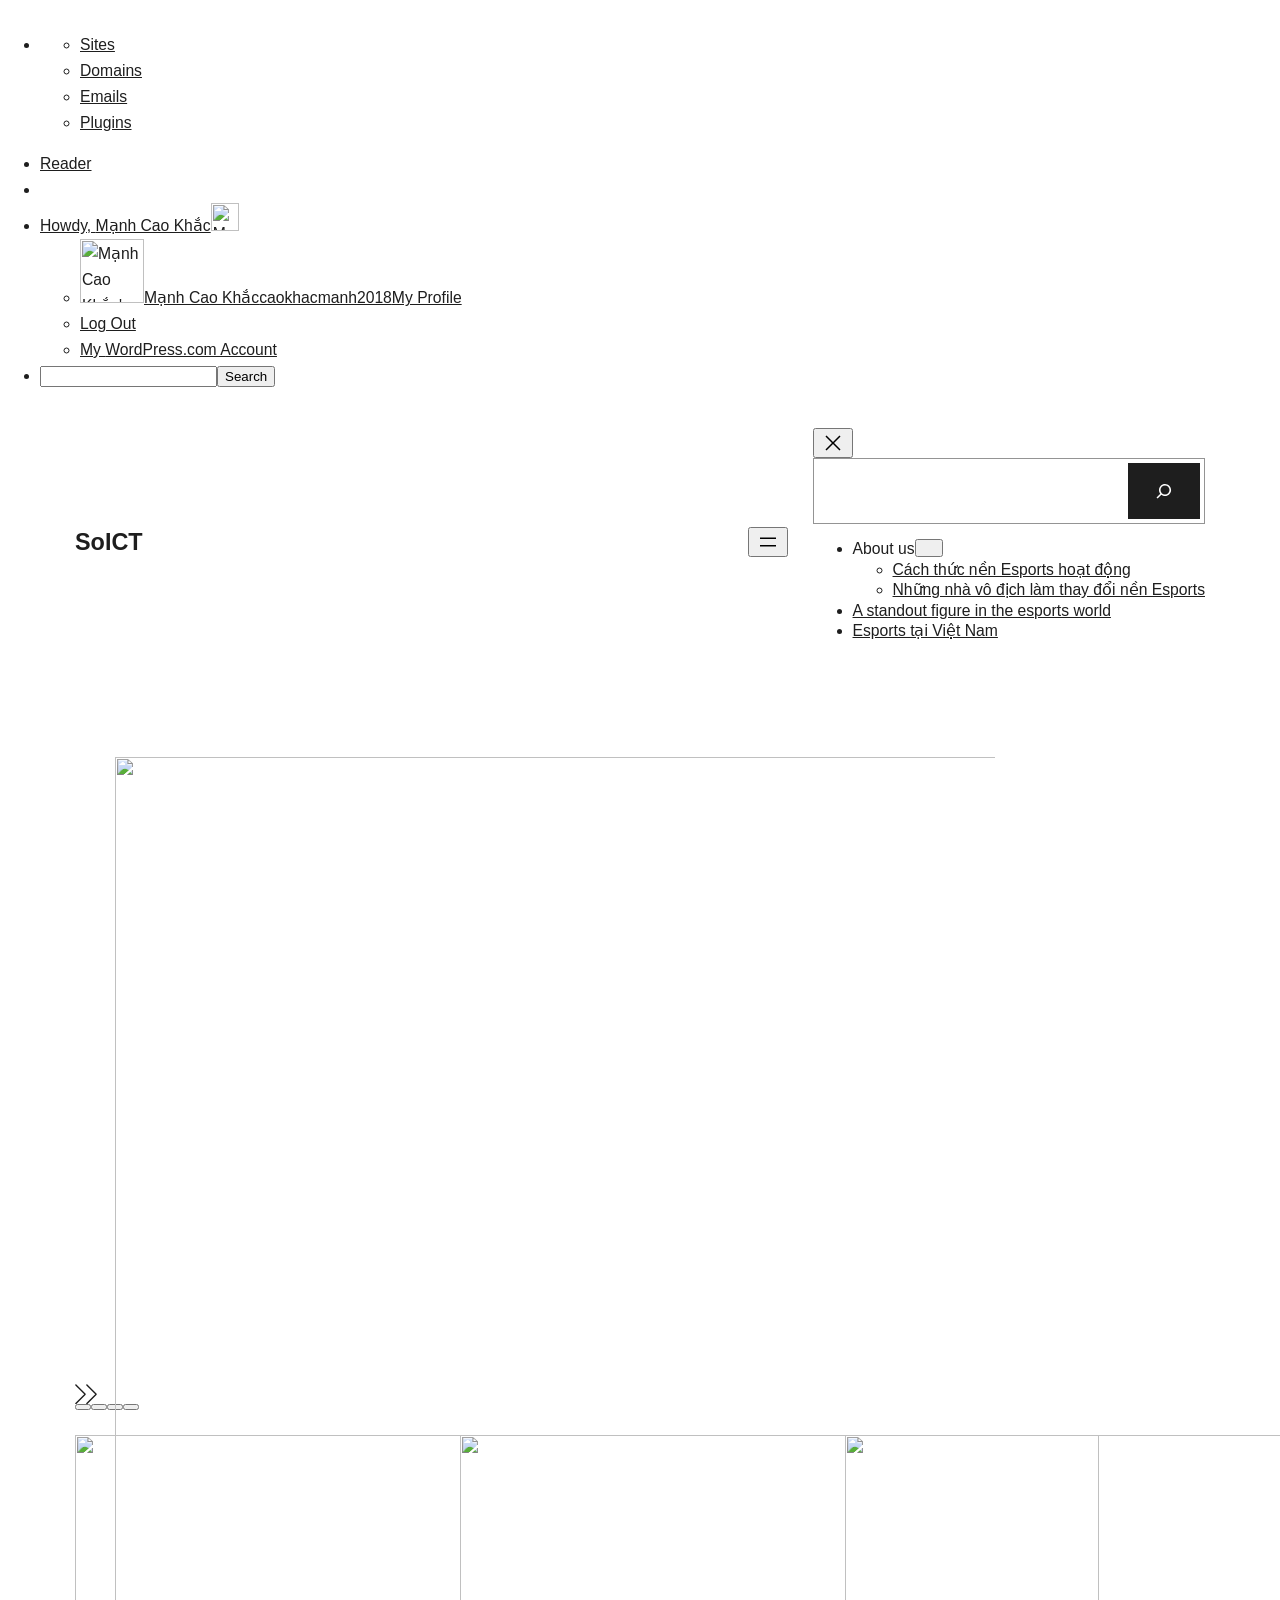
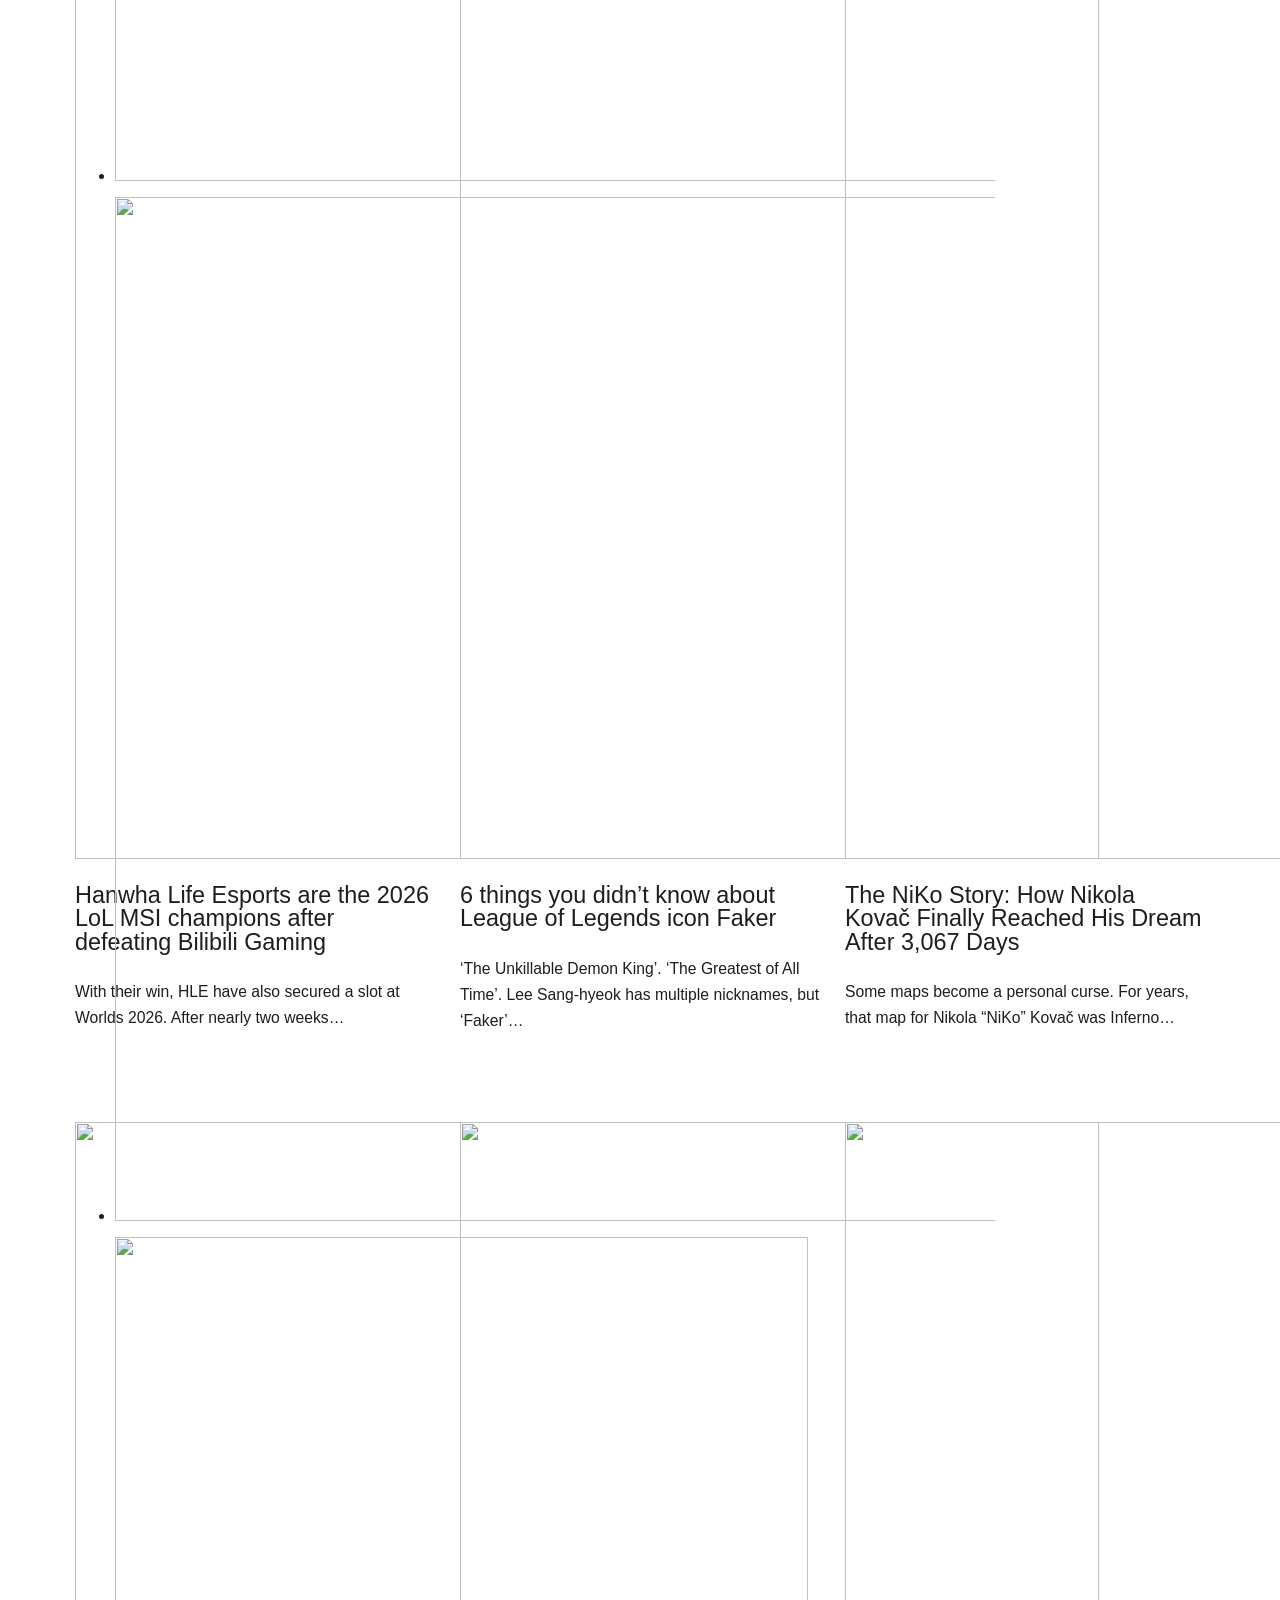
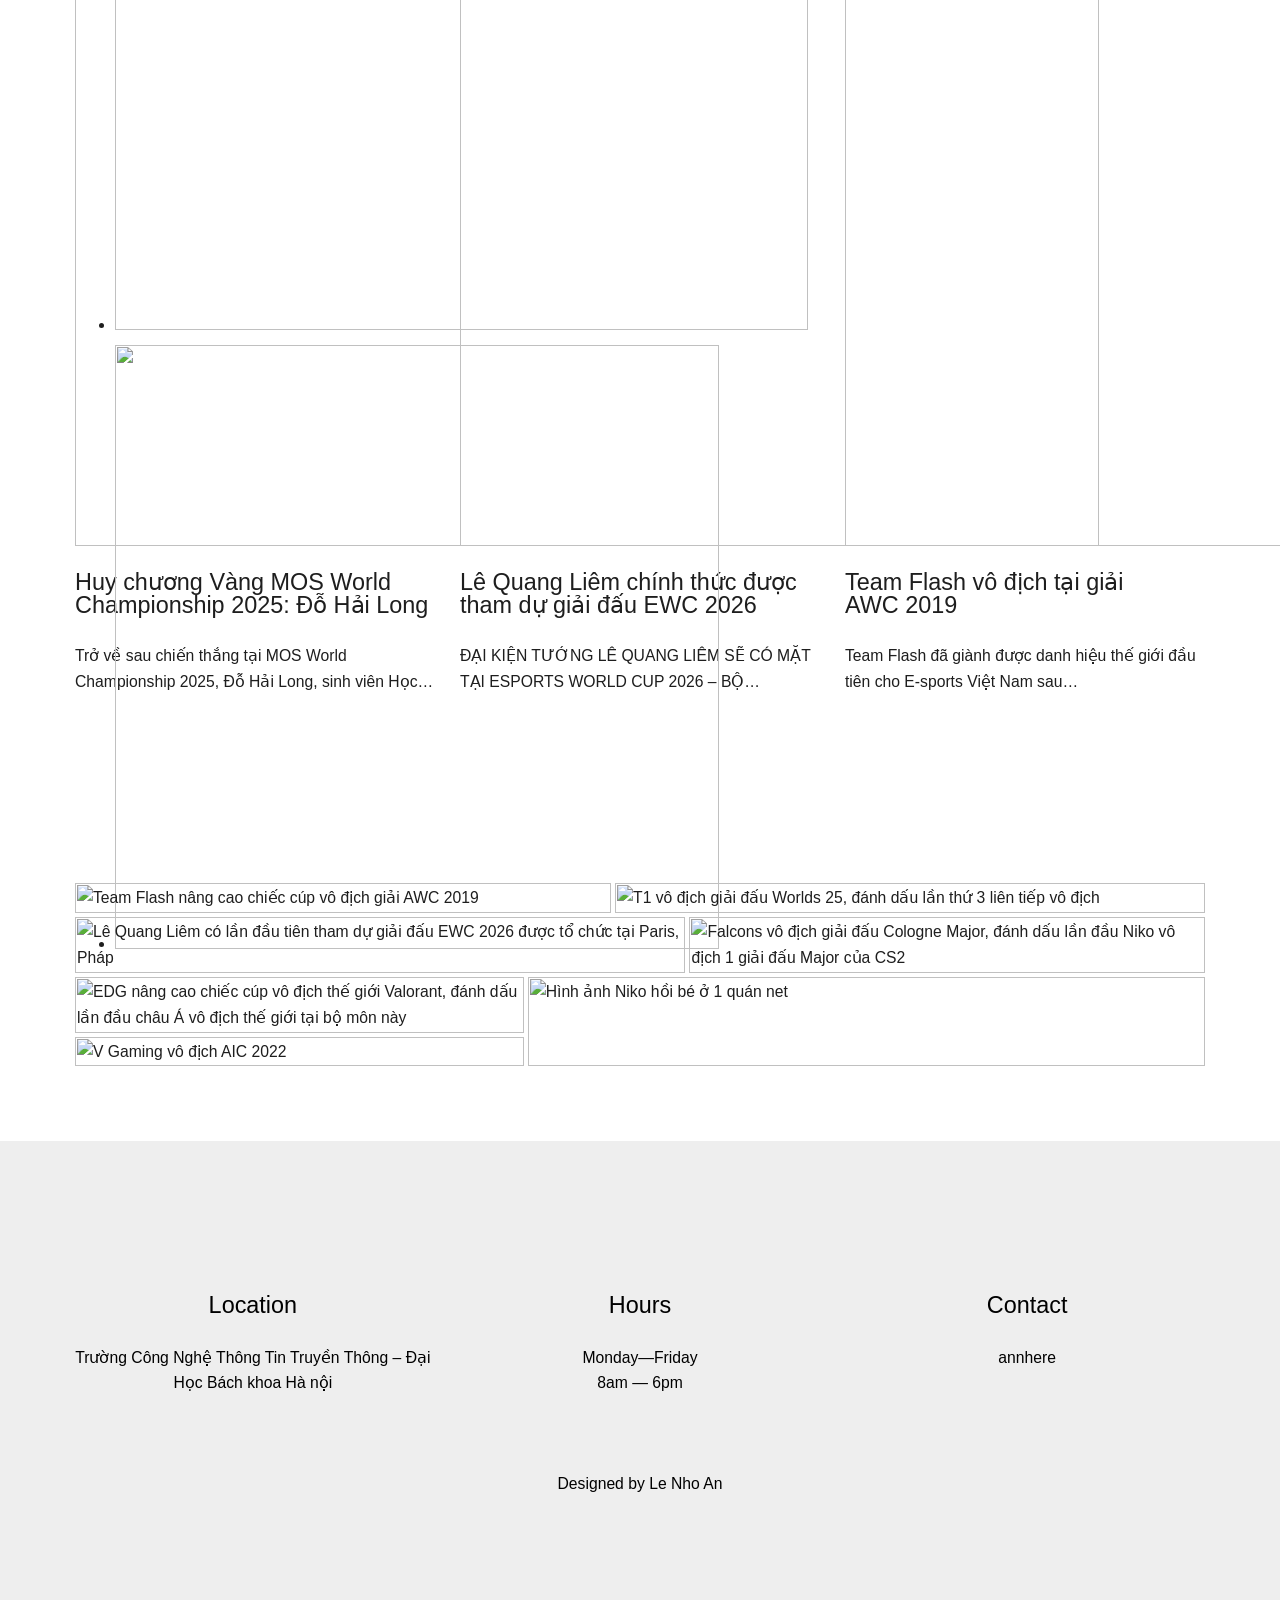
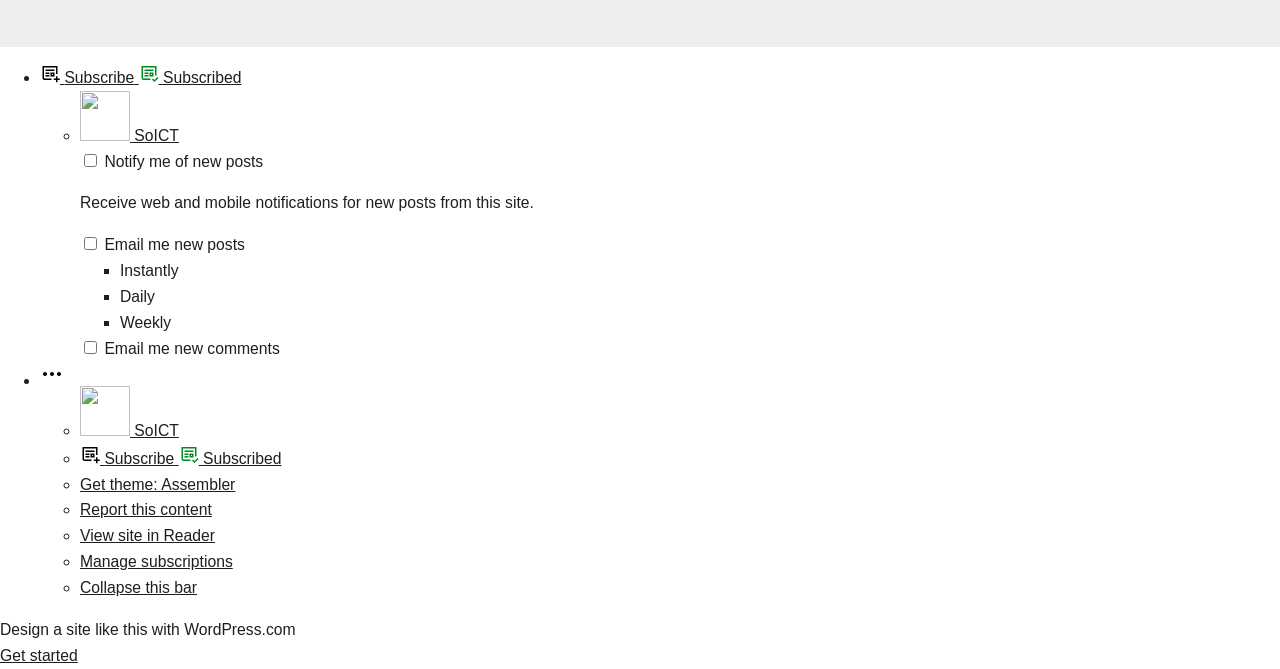
==== mxkktop1vn/index.html @ 5763fd2a "Add files via upload ." ====
<html lang="en"><head>
	<meta charset="UTF-8">
	<meta name="viewport" content="width=device-width, initial-scale=1">
<meta name="robots" content="max-image-preview:large">
<link rel="preload" href="https://s0.wp.com/wp-content/themes/pub/assembler/assets/fonts/inter/InterVariable.woff2" as="font" type="font/woff2" crossorigin="">
<title>SoICT – Toi yeu cong viec cua toi</title>
<link rel="dns-prefetch" href="//s0.wp.com">
<link rel="dns-prefetch" href="//wordpress.com">
<link rel="alternate" type="application/rss+xml" title="SoICT » Feed" href="https://lnait2000.wordpress.com/feed/">
<link rel="alternate" type="application/rss+xml" title="SoICT » Comments Feed" href="https://lnait2000.wordpress.com/comments/feed/">
	<script type="text/javascript">
		/* <![CDATA[ */
		function addLoadEvent(func) {
			var oldonload = window.onload;
			if (typeof window.onload != 'function') {
				window.onload = func;
			} else {
				window.onload = function () {
					oldonload();
					func();
				}
			}
		}
		/* ]]> */
	</script>
	<style id="wp-img-auto-sizes-contain-inline-css">
img:is([sizes=auto i],[sizes^="auto," i]){contain-intrinsic-size:3000px 1500px}
/*# sourceURL=wp-img-auto-sizes-contain-inline-css */
</style>
<link crossorigin="anonymous" rel="stylesheet" id="all-css-2-1" href="/_static/??-eJxdizsOgCAMQC8kNrqAg/Es/IJVqMZCvL7gpuv7wH0KJBuL8wyWGZzmFe1B3CekvpIO/ol2VQmjr09Sn+wpg4lHEGcsAYkh6Wv3GSm0/J0/pM1Lmgep1CRHqeT2ACafNBw=&amp;cssminify=yes" type="text/css" media="all">
<style id="admin-bar-inline-css">
		#wpadminbar #wp-admin-bar-command-palette .ab-icon:before {
			content: "\f179";
			content: "\f179" / '';
			top: 3px;
		}
		#wpadminbar #wp-admin-bar-command-palette kbd {
			background: transparent;
		}
		@media screen and (max-width: 782px) {
			#wpadminbar #wp-admin-bar-command-palette .ab-icon:before {
				text-indent: 0;
				font: normal 32px/1 dashicons;
				width: 52px;
				text-align: center;
				-webkit-font-smoothing: antialiased;
				-moz-osx-font-smoothing: grayscale;
				display: block;
				font-size: 34px;
				height: 46px;
				line-height: 1.38235294;
				top: 0;
			}
			#wpadminbar li#wp-admin-bar-command-palette {
				display: block;
			}
			#wpadminbar #wp-admin-bar-command-palette {
				position: static;
			}
		}
		#wpadminbar .quicklinks li img.blavatar {
			border-radius: 2px;
		}
		#wpadminbar #wp-admin-bar-site-name.has-site-icon > .ab-item {
			display: flex;
			align-items: center;
			gap: 6px;
		}
		#wpadminbar #wp-admin-bar-site-name.has-site-icon > .ab-item:before {
			content: none;
		}
		#wpadminbar #wp-admin-bar-site-name > .ab-item .site-icon {
			width: 20px;
			height: 20px;
			background: #f0f0f1;
			border-radius: 2px;
		}
		@media screen and (max-width: 782px) {
			#wpadminbar #wp-admin-bar-site-name > .ab-item .site-icon {
				position: absolute;
				top: 9px;
				left: 12px;
				width: 28px;
				height: 28px;
				margin: 0;
				border-radius: 4px;
			}
		}

		@media screen { html { margin-top: 32px !important; } }
		@media screen and ( max-width: 782px ) { html { margin-top: 46px !important; } }
	
@media print { #wpadminbar { display:none; } }

			.admin-bar {
				position: inherit !important;
				top: auto !important;
			}
			.admin-bar .goog-te-banner-frame {
				top: 32px !important
			}
			@media screen and (max-width: 782px) {
				.admin-bar .goog-te-banner-frame {
					top: 46px !important;
				}
			}
			@media screen and (max-width: 480px) {
				.admin-bar .goog-te-banner-frame {
					position: absolute;
				}
			}
		
/*# sourceURL=admin-bar-inline-css */
</style>
<style id="wp-block-site-title-inline-css">
.wp-block-site-title{box-sizing:border-box}.wp-block-site-title :where(a){color:inherit;font-family:inherit;font-size:inherit;font-style:inherit;font-weight:inherit;letter-spacing:inherit;line-height:inherit;text-decoration:inherit}
/*# sourceURL=/wp-content/plugins/gutenberg-core/v24.0.0/build/styles/block-library/site-title/style.min.css */
</style>
<style id="wp-block-group-inline-css">
.wp-block-group{box-sizing:border-box}:where(.wp-block-group.wp-block-group-is-layout-constrained){position:relative}
/*# sourceURL=/wp-content/plugins/gutenberg-core/v24.0.0/build/styles/block-library/group/style.min.css */
</style>
<style id="wp-block-search-inline-css">
.wp-block-search__button{margin-left:10px;word-break:normal}.wp-block-search__button.has-icon{line-height:0}.wp-block-search__button svg{fill:currentColor;height:1.25em;min-height:24px;min-width:24px;vertical-align:text-bottom;width:1.25em}:where(.wp-block-search__button){border:1px solid #ccc;padding:6px 10px}.wp-block-search__inside-wrapper{display:flex;flex:auto;flex-wrap:nowrap;max-width:100%}:where(.wp-block-search__label){width:100%}.wp-block-search.wp-block-search__button-only .wp-block-search__button{box-sizing:border-box;display:flex;flex-shrink:0;justify-content:center;margin-left:0;max-width:100%}.wp-block-search.wp-block-search__button-only .wp-block-search__inside-wrapper{min-width:0!important;transition-property:width}.wp-block-search.wp-block-search__button-only .wp-block-search__input{flex-basis:100%;transition-duration:.3s}.wp-block-search.wp-block-search__button-only.wp-block-search__searchfield-hidden,.wp-block-search.wp-block-search__button-only.wp-block-search__searchfield-hidden .wp-block-search__inside-wrapper{overflow:hidden}.wp-block-search.wp-block-search__button-only.wp-block-search__searchfield-hidden .wp-block-search__input{border-left-width:0!important;border-right-width:0!important;flex-basis:0;flex-grow:0;margin:0;min-width:0!important;padding-left:0!important;padding-right:0!important;width:0!important}:where(.wp-block-search__input){appearance:none;border:1px solid #949494;flex-grow:1;font-family:inherit;font-size:inherit;font-style:inherit;font-weight:inherit;letter-spacing:inherit;line-height:inherit;margin-left:0;margin-right:0;min-width:3rem;padding:8px;text-decoration:unset!important;text-transform:inherit}:where(.wp-block-search__button-inside .wp-block-search__inside-wrapper){background-color:#fff;border:1px solid #949494;box-sizing:border-box;padding:4px}:where(.wp-block-search__button-inside .wp-block-search__inside-wrapper) .wp-block-search__input{border:none;border-radius:0;padding:0 4px}:where(.wp-block-search__button-inside .wp-block-search__inside-wrapper) .wp-block-search__input:focus{outline:none}:where(.wp-block-search__button-inside .wp-block-search__inside-wrapper) :where(.wp-block-search__button){padding:4px 8px}.wp-block-search.aligncenter .wp-block-search__inside-wrapper{margin:auto}.wp-block[data-align=right] .wp-block-search.wp-block-search__button-only .wp-block-search__inside-wrapper{float:right}
/*# sourceURL=/wp-content/plugins/gutenberg-core/v24.0.0/build/styles/block-library/search/style.min.css */
</style>
<style id="wp-block-navigation-link-inline-css">
.wp-block-navigation .wp-block-navigation-item__label{overflow-wrap:break-word}.wp-block-navigation .wp-block-navigation-item__description{display:none}.link-ui-tools{outline:1px solid #f0f0f0;padding:8px}.link-ui-block-inserter{padding-top:8px}.link-ui-block-inserter__back{margin-left:8px;text-transform:uppercase}
/*# sourceURL=/wp-content/plugins/gutenberg-core/v24.0.0/build/styles/block-library/navigation-link/style.min.css */
</style>
<link crossorigin="anonymous" rel="stylesheet" id="all-css-12-1" href="/wp-content/plugins/gutenberg-core/v24.0.0/build/styles/block-library/navigation/style.min.css?m=1789650619i&amp;cssminify=yes" type="text/css" media="all">
<style id="wp-block-spacer-inline-css">
.wp-block-spacer{clear:both}
/*# sourceURL=/wp-content/plugins/gutenberg-core/v24.0.0/build/styles/block-library/spacer/style.min.css */
</style>
<link crossorigin="anonymous" rel="stylesheet" id="all-css-16-1" href="/_static/??-eJydzMENgzAMBdCFgA9BCC5VR6mKsVpDcKI6IeujSkzA8V0eSqwpaGJN2HMdff6IGlZO8U3bZVhWvEQJsw+0GczLwvYNBYdwaciswr2oSOTfP3juj24cp8E51/brCQprN7E=&amp;cssminify=yes" type="text/css" media="all">
<style id="wp-block-image-inline-css">
.wp-block-image>a,.wp-block-image>figure>a{display:inline-block}.wp-block-image img{box-sizing:border-box;height:auto;max-width:100%;vertical-align:bottom}@media not (prefers-reduced-motion){.wp-block-image img.hide{visibility:hidden}.wp-block-image img.show{animation:show-content-image .4s}}.wp-block-image[style*=border-radius] img,.wp-block-image[style*=border-radius]>a{border-radius:inherit}.wp-block-image.has-custom-border img{box-sizing:border-box}.wp-block-image.aligncenter{text-align:center}.wp-block-image.alignfull>a,.wp-block-image.alignwide>a{width:100%}.wp-block-image.alignfull img,.wp-block-image.alignwide img{height:auto;width:100%}.wp-block-image .aligncenter,.wp-block-image .alignleft,.wp-block-image .alignright,.wp-block-image.aligncenter,.wp-block-image.alignleft,.wp-block-image.alignright{display:table}.wp-block-image .aligncenter>figcaption,.wp-block-image .alignleft>figcaption,.wp-block-image .alignright>figcaption,.wp-block-image.aligncenter>figcaption,.wp-block-image.alignleft>figcaption,.wp-block-image.alignright>figcaption{caption-side:bottom;display:table-caption}.wp-block-image .alignleft{float:left;margin:.5em 1em .5em 0}.wp-block-image .alignright{float:right;margin:.5em 0 .5em 1em}.wp-block-image .aligncenter{margin-left:auto;margin-right:auto}.wp-block-image :where(figcaption){margin-bottom:1em;margin-top:.5em}.wp-block-image.is-style-circle-mask img{border-radius:9999px}@supports ((-webkit-mask-image:none) or (mask-image:none)) or (-webkit-mask-image:none){.wp-block-image.is-style-circle-mask img{border-radius:0;-webkit-mask-image:url('data:image/svg+xml;utf8,<svg viewBox="0 0 100 100" xmlns="http://www.w3.org/2000/svg"><circle cx="50" cy="50" r="50"/></svg>');mask-image:url('data:image/svg+xml;utf8,<svg viewBox="0 0 100 100" xmlns="http://www.w3.org/2000/svg"><circle cx="50" cy="50" r="50"/></svg>');mask-mode:alpha;-webkit-mask-position:center;mask-position:center;-webkit-mask-repeat:no-repeat;mask-repeat:no-repeat;-webkit-mask-size:contain;mask-size:contain}}:root :where(.wp-block-image.is-style-rounded img,.wp-block-image .is-style-rounded img){border-radius:9999px}.wp-block-image figure{margin:0}.wp-lightbox-container{display:flex;flex-direction:column;position:relative}.wp-lightbox-container img{cursor:zoom-in}.wp-lightbox-container img:hover+button{opacity:1}.wp-lightbox-container button{align-items:center;backdrop-filter:blur(16px) saturate(180%);background-color:rgba(90,90,90,.25);border:none;border-radius:4px;cursor:zoom-in;display:flex;height:20px;justify-content:center;opacity:0;padding:0;position:absolute;right:16px;text-align:center;top:16px;width:20px;z-index:100}@media not (prefers-reduced-motion){.wp-lightbox-container button{transition:opacity .2s ease}}.wp-lightbox-container button:focus-visible{outline:3px auto rgba(90,90,90,.25);outline:3px auto -webkit-focus-ring-color;outline-offset:3px}.wp-lightbox-container button:hover{cursor:pointer;opacity:1}.wp-lightbox-container button:focus{opacity:1}.wp-lightbox-container button:focus,.wp-lightbox-container button:hover,.wp-lightbox-container button:not(:hover):not(:active):not(.has-background){background-color:rgba(90,90,90,.25);border:none}.wp-lightbox-overlay{box-sizing:border-box;cursor:zoom-out;height:100vh;left:0;overflow:hidden;position:fixed;top:0;visibility:hidden;width:100%;z-index:100000}.wp-lightbox-overlay .wp-lightbox-close-button{align-items:center;cursor:pointer;display:flex;font-family:inherit;gap:8px;justify-content:center;line-height:1;min-height:40px;min-width:40px;padding:0 4px;position:absolute;right:calc(env(safe-area-inset-right) + 16px);top:calc(env(safe-area-inset-top) + 16px);z-index:5000000}.wp-lightbox-overlay .wp-lightbox-close-button:focus,.wp-lightbox-overlay .wp-lightbox-close-button:hover,.wp-lightbox-overlay .wp-lightbox-close-button:not(:hover):not(:active):not(.has-background){background:none;border:none}.wp-lightbox-overlay .wp-lightbox-close-button:has(.wp-lightbox-close-text:not([hidden])) .wp-lightbox-close-icon svg{height:1em;width:1em}.wp-lightbox-overlay .wp-lightbox-close-icon svg{display:block}.wp-lightbox-overlay .wp-lightbox-navigation-button-next,.wp-lightbox-overlay .wp-lightbox-navigation-button-prev{align-items:center;bottom:16px;cursor:pointer;display:flex;font-family:inherit;gap:4px;justify-content:center;line-height:1;min-height:40px;min-width:40px;padding:0 8px;position:absolute;z-index:2000002}.wp-lightbox-overlay .wp-lightbox-navigation-button-next[hidden],.wp-lightbox-overlay .wp-lightbox-navigation-button-prev[hidden]{display:none}@media (min-width:960px){.wp-lightbox-overlay .wp-lightbox-navigation-button-next,.wp-lightbox-overlay .wp-lightbox-navigation-button-prev{bottom:50%;transform:translateY(-50%)}}.wp-lightbox-overlay .wp-lightbox-navigation-button-next:focus,.wp-lightbox-overlay .wp-lightbox-navigation-button-next:hover,.wp-lightbox-overlay .wp-lightbox-navigation-button-next:not(:hover):not(:active):not(.has-background),.wp-lightbox-overlay .wp-lightbox-navigation-button-prev:focus,.wp-lightbox-overlay .wp-lightbox-navigation-button-prev:hover,.wp-lightbox-overlay .wp-lightbox-navigation-button-prev:not(:hover):not(:active):not(.has-background){background:none;border:none;padding:0 8px}.wp-lightbox-overlay .wp-lightbox-navigation-button-next:has(.wp-lightbox-navigation-text:not([hidden])) .wp-lightbox-navigation-icon svg,.wp-lightbox-overlay .wp-lightbox-navigation-button-prev:has(.wp-lightbox-navigation-text:not([hidden])) .wp-lightbox-navigation-icon svg{display:block;height:1.5em;width:1.5em}.wp-lightbox-overlay .wp-lightbox-navigation-button-prev{left:calc(env(safe-area-inset-left) + 16px)}.wp-lightbox-overlay .wp-lightbox-navigation-button-next{right:calc(env(safe-area-inset-right) + 16px)}.wp-lightbox-overlay .wp-lightbox-navigation-icon svg{vertical-align:middle}.wp-lightbox-overlay .lightbox-image-container{height:var(--wp--lightbox-container-height);left:50%;overflow:hidden;position:absolute;top:50%;transform:translate(-50%,-50%);transform-origin:top left;width:var(--wp--lightbox-container-width);z-index:2000001}.wp-lightbox-overlay .wp-block-image{align-items:center;box-sizing:border-box;display:flex;height:100%;justify-content:center;margin:0;position:relative;transform-origin:0 0;width:100%;z-index:3000000}.wp-lightbox-overlay .wp-block-image img{height:var(--wp--lightbox-image-height);min-height:var(--wp--lightbox-image-height);min-width:var(--wp--lightbox-image-width);width:var(--wp--lightbox-image-width)}.wp-lightbox-overlay .wp-block-image figcaption{display:none}.wp-lightbox-overlay button{background:none;border:none}.wp-lightbox-overlay .scrim{background-color:#fff;height:100%;opacity:.9;position:absolute;width:100%;z-index:2000000}.wp-lightbox-overlay.active{visibility:visible}@media not (prefers-reduced-motion){.wp-lightbox-overlay.active{animation:turn-on-visibility .25s both}.wp-lightbox-overlay.active img{animation:turn-on-visibility .35s both}.wp-lightbox-overlay.show-closing-animation:not(.active){animation:turn-off-visibility .35s both}.wp-lightbox-overlay.show-closing-animation:not(.active) img{animation:turn-off-visibility .25s both}.wp-lightbox-overlay.zoom.active{animation:none;opacity:1;visibility:visible}.wp-lightbox-overlay.zoom.active .lightbox-image-container{animation:lightbox-zoom-in .4s}.wp-lightbox-overlay.zoom.active .lightbox-image-container img{animation:none}.wp-lightbox-overlay.zoom.active .scrim{animation:turn-on-visibility .4s forwards}.wp-lightbox-overlay.zoom.show-closing-animation:not(.active){animation:none}.wp-lightbox-overlay.zoom.show-closing-animation:not(.active) .lightbox-image-container{animation:lightbox-zoom-out .4s}.wp-lightbox-overlay.zoom.show-closing-animation:not(.active) .lightbox-image-container img{animation:none}.wp-lightbox-overlay.zoom.show-closing-animation:not(.active) .scrim{animation:turn-off-visibility .4s forwards}}@keyframes show-content-image{0%{visibility:hidden}99%{visibility:hidden}to{visibility:visible}}@keyframes turn-on-visibility{0%{opacity:0}to{opacity:1}}@keyframes turn-off-visibility{0%{opacity:1;visibility:visible}99%{opacity:0;visibility:visible}to{opacity:0;visibility:hidden}}@keyframes lightbox-zoom-in{0%{transform:translate(calc((-100vw + var(--wp--lightbox-scrollbar-width))/2 + var(--wp--lightbox-initial-left-position)),calc(-50vh + var(--wp--lightbox-initial-top-position))) scale(var(--wp--lightbox-scale))}to{transform:translate(-50%,-50%) scale(1)}}@keyframes lightbox-zoom-out{0%{transform:translate(-50%,-50%) scale(1);visibility:visible}99%{visibility:visible}to{transform:translate(calc((-100vw + var(--wp--lightbox-scrollbar-width))/2 + var(--wp--lightbox-initial-left-position)),calc(-50vh + var(--wp--lightbox-initial-top-position))) scale(var(--wp--lightbox-scale));visibility:hidden}}
/*# sourceURL=/wp-content/plugins/gutenberg-core/v24.0.0/build/styles/block-library/image/style.min.css */
</style>
<style id="wp-block-post-title-inline-css">
.wp-block-post-title{box-sizing:border-box;word-break:break-word}.wp-block-post-title :where(a){display:inline-block;font-family:inherit;font-size:inherit;font-style:inherit;font-weight:inherit;letter-spacing:inherit;line-height:inherit;text-decoration:inherit}
/*# sourceURL=/wp-content/plugins/gutenberg-core/v24.0.0/build/styles/block-library/post-title/style.min.css */
</style>
<style id="wp-block-heading-inline-css">
h1:where(.wp-block-heading).has-background,h2:where(.wp-block-heading).has-background,h3:where(.wp-block-heading).has-background,h4:where(.wp-block-heading).has-background,h5:where(.wp-block-heading).has-background,h6:where(.wp-block-heading).has-background{padding:var(--wp--style--block-background-padding,1.25em 2.375em)}h1.has-text-align-left[style*=writing-mode]:where([style*=vertical-lr]),h1.has-text-align-right[style*=writing-mode]:where([style*=vertical-rl]),h2.has-text-align-left[style*=writing-mode]:where([style*=vertical-lr]),h2.has-text-align-right[style*=writing-mode]:where([style*=vertical-rl]),h3.has-text-align-left[style*=writing-mode]:where([style*=vertical-lr]),h3.has-text-align-right[style*=writing-mode]:where([style*=vertical-rl]),h4.has-text-align-left[style*=writing-mode]:where([style*=vertical-lr]),h4.has-text-align-right[style*=writing-mode]:where([style*=vertical-rl]),h5.has-text-align-left[style*=writing-mode]:where([style*=vertical-lr]),h5.has-text-align-right[style*=writing-mode]:where([style*=vertical-rl]),h6.has-text-align-left[style*=writing-mode]:where([style*=vertical-lr]),h6.has-text-align-right[style*=writing-mode]:where([style*=vertical-rl]){rotate:180deg}
/*# sourceURL=/wp-content/plugins/gutenberg-core/v24.0.0/build/styles/block-library/heading/style.min.css */
</style>
<style id="wp-block-paragraph-inline-css">
.is-small-text{font-size:.875em}.is-regular-text{font-size:1em}.is-large-text{font-size:2.25em}.is-larger-text{font-size:3em}.has-drop-cap:not(:focus):first-letter{float:left;font-size:8.4em;font-style:normal;font-weight:100;line-height:.68;margin:.05em .1em 0 0;text-transform:uppercase}body.rtl .has-drop-cap:not(:focus):first-letter{float:none;margin-left:.1em}p.has-drop-cap.has-background{overflow:hidden}:root :where(p.has-background){padding:var(--wp--style--block-background-padding,1.25em 2.375em)}:where(p.has-text-color:not(.has-link-color)) a{color:inherit}p.has-text-align-left[style*="writing-mode:vertical-lr"],p.has-text-align-right[style*="writing-mode:vertical-rl"]{rotate:180deg}
/*# sourceURL=/wp-content/plugins/gutenberg-core/v24.0.0/build/styles/block-library/paragraph/style.min.css */
</style>
<style id="wp-block-post-excerpt-inline-css">
:where(.wp-block-post-excerpt){box-sizing:border-box;margin-bottom:var(--wp--style--block-gap);margin-top:var(--wp--style--block-gap)}.wp-block-post-excerpt__excerpt{margin-bottom:0;margin-top:0}.wp-block-post-excerpt__more-text{margin-bottom:0;margin-top:var(--wp--style--block-gap)}.wp-block-post-excerpt__more-link{display:inline-block}
/*# sourceURL=/wp-content/plugins/gutenberg-core/v24.0.0/build/styles/block-library/post-excerpt/style.min.css */
</style>
<style id="wp-block-media-text-inline-css">
.wp-block-media-text{box-sizing:border-box;direction:ltr;display:grid;grid-template-columns:50% 1fr;grid-template-rows:auto}.wp-block-media-text.has-media-on-the-right{grid-template-columns:1fr 50%}.wp-block-media-text.is-vertically-aligned-top>.wp-block-media-text__content,.wp-block-media-text.is-vertically-aligned-top>.wp-block-media-text__media{align-self:start}.wp-block-media-text.is-vertically-aligned-center>.wp-block-media-text__content,.wp-block-media-text.is-vertically-aligned-center>.wp-block-media-text__media,.wp-block-media-text>.wp-block-media-text__content,.wp-block-media-text>.wp-block-media-text__media{align-self:center}.wp-block-media-text.is-vertically-aligned-bottom>.wp-block-media-text__content,.wp-block-media-text.is-vertically-aligned-bottom>.wp-block-media-text__media{align-self:end}.wp-block-media-text>.wp-block-media-text__media{grid-column:1;grid-row:1;margin:0}.wp-block-media-text>.wp-block-media-text__content{direction:ltr;grid-column:2;grid-row:1;padding:0 8%;word-break:break-word}.wp-block-media-text.has-media-on-the-right>.wp-block-media-text__media{grid-column:2;grid-row:1}.wp-block-media-text.has-media-on-the-right>.wp-block-media-text__content{grid-column:1;grid-row:1}.wp-block-media-text__media a{display:block}.wp-block-media-text__media img,.wp-block-media-text__media video{height:auto;max-width:unset;vertical-align:middle;width:100%}.wp-block-media-text.is-image-fill>.wp-block-media-text__media{background-size:cover;height:100%;min-height:250px}.wp-block-media-text.is-image-fill>.wp-block-media-text__media>a{display:block;height:100%}.wp-block-media-text.is-image-fill>.wp-block-media-text__media img{border:0;clip-path:inset(50%);height:1px;margin:-1px;overflow:hidden;padding:0;position:absolute;width:1px}.wp-block-media-text.is-image-fill-element>.wp-block-media-text__media{height:100%;min-height:250px;position:relative}.wp-block-media-text.is-image-fill-element>.wp-block-media-text__media>a{display:block;height:100%}.wp-block-media-text.is-image-fill-element>.wp-block-media-text__media img{height:100%;object-fit:cover;position:absolute;width:100%}@media (max-width:600px){.wp-block-media-text.is-stacked-on-mobile{grid-template-columns:100%!important}.wp-block-media-text.is-stacked-on-mobile>.wp-block-media-text__media{grid-column:1;grid-row:1}.wp-block-media-text.is-stacked-on-mobile>.wp-block-media-text__content{grid-column:1;grid-row:2}}
/*# sourceURL=/wp-content/plugins/gutenberg-core/v24.0.0/build/styles/block-library/media-text/style.min.css */
</style>
<link crossorigin="anonymous" rel="stylesheet" id="all-css-28-1" href="/wp-content/mu-plugins/jetpack-plugin/sun/modules/carousel/jetpack-carousel.css?m=1785214086i&amp;cssminify=yes" type="text/css" media="all">
<style id="wp-block-post-template-inline-css">
.wp-block-post-template{box-sizing:border-box;list-style:none;margin-bottom:0;margin-top:0;max-width:100%;padding:0}.wp-block-post-template.is-flex-container{display:flex;flex-direction:row;flex-wrap:wrap;gap:1.25em}.wp-block-post-template.is-flex-container>li{margin:0;width:100%}@media (min-width:600px){.wp-block-post-template.is-flex-container.is-flex-container.columns-2>li{width:calc(50% - .625em)}.wp-block-post-template.is-flex-container.is-flex-container.columns-3>li{width:calc(33.33333% - .83333em)}.wp-block-post-template.is-flex-container.is-flex-container.columns-4>li{width:calc(25% - .9375em)}.wp-block-post-template.is-flex-container.is-flex-container.columns-5>li{width:calc(20% - 1em)}.wp-block-post-template.is-flex-container.is-flex-container.columns-6>li{width:calc(16.66667% - 1.04167em)}}@media (max-width:600px){.wp-block-post-template-is-layout-grid[class*=columns-]:not(.has-native-responsive-grid){grid-template-columns:1fr}}.wp-block-post-template-is-layout-constrained>li>.alignright,.wp-block-post-template-is-layout-flow>li>.alignright{float:right;margin-inline-end:0;margin-inline-start:2em}.wp-block-post-template-is-layout-constrained>li>.alignleft,.wp-block-post-template-is-layout-flow>li>.alignleft{float:left;margin-inline-end:2em;margin-inline-start:0}.wp-block-post-template-is-layout-constrained>li>.aligncenter,.wp-block-post-template-is-layout-flow>li>.aligncenter{margin-inline-end:auto;margin-inline-start:auto}
/*# sourceURL=/wp-content/plugins/gutenberg-core/v24.0.0/build/styles/block-library/post-template/style.min.css */
</style>
<style id="jetpack-block-tiled-gallery-inline-css">
:is(.wp-block-jetpack-tiled-gallery .is-style-circle,.wp-block-jetpack-tiled-gallery.is-style-circle) .tiled-gallery__item img{border-radius:50%}:is(.wp-block-jetpack-tiled-gallery .is-style-circle,.wp-block-jetpack-tiled-gallery .is-style-square,.wp-block-jetpack-tiled-gallery.is-style-circle,.wp-block-jetpack-tiled-gallery.is-style-square) .tiled-gallery__row{flex-grow:1;width:100%}:is(.wp-block-jetpack-tiled-gallery .is-style-circle,.wp-block-jetpack-tiled-gallery .is-style-square,.wp-block-jetpack-tiled-gallery.is-style-circle,.wp-block-jetpack-tiled-gallery.is-style-square) .tiled-gallery__row.columns-1 .tiled-gallery__col{width:100%}:is(.wp-block-jetpack-tiled-gallery .is-style-circle,.wp-block-jetpack-tiled-gallery .is-style-square,.wp-block-jetpack-tiled-gallery.is-style-circle,.wp-block-jetpack-tiled-gallery.is-style-square) .tiled-gallery__row.columns-2 .tiled-gallery__col{width:calc(50% - 2px)}:is(.wp-block-jetpack-tiled-gallery .is-style-circle,.wp-block-jetpack-tiled-gallery .is-style-square,.wp-block-jetpack-tiled-gallery.is-style-circle,.wp-block-jetpack-tiled-gallery.is-style-square) .tiled-gallery__row.columns-3 .tiled-gallery__col{width:calc(33.33333% - 2.66667px)}:is(.wp-block-jetpack-tiled-gallery .is-style-circle,.wp-block-jetpack-tiled-gallery .is-style-square,.wp-block-jetpack-tiled-gallery.is-style-circle,.wp-block-jetpack-tiled-gallery.is-style-square) .tiled-gallery__row.columns-4 .tiled-gallery__col{width:calc(25% - 3px)}:is(.wp-block-jetpack-tiled-gallery .is-style-circle,.wp-block-jetpack-tiled-gallery .is-style-square,.wp-block-jetpack-tiled-gallery.is-style-circle,.wp-block-jetpack-tiled-gallery.is-style-square) .tiled-gallery__row.columns-5 .tiled-gallery__col{width:calc(20% - 3.2px)}:is(.wp-block-jetpack-tiled-gallery .is-style-circle,.wp-block-jetpack-tiled-gallery .is-style-square,.wp-block-jetpack-tiled-gallery.is-style-circle,.wp-block-jetpack-tiled-gallery.is-style-square) .tiled-gallery__row.columns-6 .tiled-gallery__col{width:calc(16.66667% - 3.33333px)}:is(.wp-block-jetpack-tiled-gallery .is-style-circle,.wp-block-jetpack-tiled-gallery .is-style-square,.wp-block-jetpack-tiled-gallery.is-style-circle,.wp-block-jetpack-tiled-gallery.is-style-square) .tiled-gallery__row.columns-7 .tiled-gallery__col{width:calc(14.28571% - 3.42857px)}:is(.wp-block-jetpack-tiled-gallery .is-style-circle,.wp-block-jetpack-tiled-gallery .is-style-square,.wp-block-jetpack-tiled-gallery.is-style-circle,.wp-block-jetpack-tiled-gallery.is-style-square) .tiled-gallery__row.columns-8 .tiled-gallery__col{width:calc(12.5% - 3.5px)}:is(.wp-block-jetpack-tiled-gallery .is-style-circle,.wp-block-jetpack-tiled-gallery .is-style-square,.wp-block-jetpack-tiled-gallery.is-style-circle,.wp-block-jetpack-tiled-gallery.is-style-square) .tiled-gallery__row.columns-9 .tiled-gallery__col{width:calc(11.11111% - 3.55556px)}:is(.wp-block-jetpack-tiled-gallery .is-style-circle,.wp-block-jetpack-tiled-gallery .is-style-square,.wp-block-jetpack-tiled-gallery.is-style-circle,.wp-block-jetpack-tiled-gallery.is-style-square) .tiled-gallery__row.columns-10 .tiled-gallery__col{width:calc(10% - 3.6px)}:is(.wp-block-jetpack-tiled-gallery .is-style-circle,.wp-block-jetpack-tiled-gallery .is-style-square,.wp-block-jetpack-tiled-gallery.is-style-circle,.wp-block-jetpack-tiled-gallery.is-style-square) .tiled-gallery__row.columns-11 .tiled-gallery__col{width:calc(9.09091% - 3.63636px)}:is(.wp-block-jetpack-tiled-gallery .is-style-circle,.wp-block-jetpack-tiled-gallery .is-style-square,.wp-block-jetpack-tiled-gallery.is-style-circle,.wp-block-jetpack-tiled-gallery.is-style-square) .tiled-gallery__row.columns-12 .tiled-gallery__col{width:calc(8.33333% - 3.66667px)}:is(.wp-block-jetpack-tiled-gallery .is-style-circle,.wp-block-jetpack-tiled-gallery .is-style-square,.wp-block-jetpack-tiled-gallery.is-style-circle,.wp-block-jetpack-tiled-gallery.is-style-square) .tiled-gallery__row.columns-13 .tiled-gallery__col{width:calc(7.69231% - 3.69231px)}:is(.wp-block-jetpack-tiled-gallery .is-style-circle,.wp-block-jetpack-tiled-gallery .is-style-square,.wp-block-jetpack-tiled-gallery.is-style-circle,.wp-block-jetpack-tiled-gallery.is-style-square) .tiled-gallery__row.columns-14 .tiled-gallery__col{width:calc(7.14286% - 3.71429px)}:is(.wp-block-jetpack-tiled-gallery .is-style-circle,.wp-block-jetpack-tiled-gallery .is-style-square,.wp-block-jetpack-tiled-gallery.is-style-circle,.wp-block-jetpack-tiled-gallery.is-style-square) .tiled-gallery__row.columns-15 .tiled-gallery__col{width:calc(6.66667% - 3.73333px)}:is(.wp-block-jetpack-tiled-gallery .is-style-circle,.wp-block-jetpack-tiled-gallery .is-style-square,.wp-block-jetpack-tiled-gallery.is-style-circle,.wp-block-jetpack-tiled-gallery.is-style-square) .tiled-gallery__row.columns-16 .tiled-gallery__col{width:calc(6.25% - 3.75px)}:is(.wp-block-jetpack-tiled-gallery .is-style-circle,.wp-block-jetpack-tiled-gallery .is-style-square,.wp-block-jetpack-tiled-gallery.is-style-circle,.wp-block-jetpack-tiled-gallery.is-style-square) .tiled-gallery__row.columns-17 .tiled-gallery__col{width:calc(5.88235% - 3.76471px)}:is(.wp-block-jetpack-tiled-gallery .is-style-circle,.wp-block-jetpack-tiled-gallery .is-style-square,.wp-block-jetpack-tiled-gallery.is-style-circle,.wp-block-jetpack-tiled-gallery.is-style-square) .tiled-gallery__row.columns-18 .tiled-gallery__col{width:calc(5.55556% - 3.77778px)}:is(.wp-block-jetpack-tiled-gallery .is-style-circle,.wp-block-jetpack-tiled-gallery .is-style-square,.wp-block-jetpack-tiled-gallery.is-style-circle,.wp-block-jetpack-tiled-gallery.is-style-square) .tiled-gallery__row.columns-19 .tiled-gallery__col{width:calc(5.26316% - 3.78947px)}:is(.wp-block-jetpack-tiled-gallery .is-style-circle,.wp-block-jetpack-tiled-gallery .is-style-square,.wp-block-jetpack-tiled-gallery.is-style-circle,.wp-block-jetpack-tiled-gallery.is-style-square) .tiled-gallery__row.columns-20 .tiled-gallery__col{width:calc(5% - 3.8px)}:is(.wp-block-jetpack-tiled-gallery .is-style-circle,.wp-block-jetpack-tiled-gallery .is-style-square,.wp-block-jetpack-tiled-gallery.is-style-circle,.wp-block-jetpack-tiled-gallery.is-style-square) .tiled-gallery__item img{aspect-ratio:1}:is(.wp-block-jetpack-tiled-gallery .is-style-columns,.wp-block-jetpack-tiled-gallery .is-style-rectangular,.wp-block-jetpack-tiled-gallery.is-style-columns,.wp-block-jetpack-tiled-gallery.is-style-rectangular) .tiled-gallery__item{display:flex}.wp-block-jetpack-tiled-gallery .has-rounded-corners-1 .tiled-gallery__item img{border-radius:1px}.wp-block-jetpack-tiled-gallery .has-rounded-corners-2 .tiled-gallery__item img{border-radius:2px}.wp-block-jetpack-tiled-gallery .has-rounded-corners-3 .tiled-gallery__item img{border-radius:3px}.wp-block-jetpack-tiled-gallery .has-rounded-corners-4 .tiled-gallery__item img{border-radius:4px}.wp-block-jetpack-tiled-gallery .has-rounded-corners-5 .tiled-gallery__item img{border-radius:5px}.wp-block-jetpack-tiled-gallery .has-rounded-corners-6 .tiled-gallery__item img{border-radius:6px}.wp-block-jetpack-tiled-gallery .has-rounded-corners-7 .tiled-gallery__item img{border-radius:7px}.wp-block-jetpack-tiled-gallery .has-rounded-corners-8 .tiled-gallery__item img{border-radius:8px}.wp-block-jetpack-tiled-gallery .has-rounded-corners-9 .tiled-gallery__item img{border-radius:9px}.wp-block-jetpack-tiled-gallery .has-rounded-corners-10 .tiled-gallery__item img{border-radius:10px}.wp-block-jetpack-tiled-gallery .has-rounded-corners-11 .tiled-gallery__item img{border-radius:11px}.wp-block-jetpack-tiled-gallery .has-rounded-corners-12 .tiled-gallery__item img{border-radius:12px}.wp-block-jetpack-tiled-gallery .has-rounded-corners-13 .tiled-gallery__item img{border-radius:13px}.wp-block-jetpack-tiled-gallery .has-rounded-corners-14 .tiled-gallery__item img{border-radius:14px}.wp-block-jetpack-tiled-gallery .has-rounded-corners-15 .tiled-gallery__item img{border-radius:15px}.wp-block-jetpack-tiled-gallery .has-rounded-corners-16 .tiled-gallery__item img{border-radius:16px}.wp-block-jetpack-tiled-gallery .has-rounded-corners-17 .tiled-gallery__item img{border-radius:17px}.wp-block-jetpack-tiled-gallery .has-rounded-corners-18 .tiled-gallery__item img{border-radius:18px}.wp-block-jetpack-tiled-gallery .has-rounded-corners-19 .tiled-gallery__item img{border-radius:19px}.wp-block-jetpack-tiled-gallery .has-rounded-corners-20 .tiled-gallery__item img{border-radius:20px}.tiled-gallery__gallery{display:flex;flex-wrap:wrap;padding:0;width:100%}.tiled-gallery__row{display:flex;flex-direction:row;justify-content:center;margin:0;width:100%}.tiled-gallery__row+.tiled-gallery__row{margin-top:4px}.tiled-gallery__col{display:flex;flex-direction:column;justify-content:center;margin:0}.tiled-gallery__col+.tiled-gallery__col{margin-inline-start:4px}.tiled-gallery__item{flex-grow:1;justify-content:center;margin:0;overflow:hidden;padding:0;position:relative}.tiled-gallery__item.filter__black-and-white{filter:grayscale(100%)}.tiled-gallery__item.filter__sepia{filter:sepia(100%)}.tiled-gallery__item.filter__1977{position:relative}.tiled-gallery__item.filter__1977 img{width:100%;z-index:1}.tiled-gallery__item.filter__1977:before{z-index:2}.tiled-gallery__item.filter__1977:after,.tiled-gallery__item.filter__1977:before{content:"";display:block;height:100%;left:0;pointer-events:none;position:absolute;top:0;width:100%}.tiled-gallery__item.filter__1977:after{z-index:3}.tiled-gallery__item.filter__1977{filter:contrast(1.1) brightness(1.1) saturate(1.3)}.tiled-gallery__item.filter__1977:after{background:#f36abc4d;mix-blend-mode:screen}.tiled-gallery__item.filter__clarendon{position:relative}.tiled-gallery__item.filter__clarendon img{width:100%;z-index:1}.tiled-gallery__item.filter__clarendon:before{z-index:2}.tiled-gallery__item.filter__clarendon:after,.tiled-gallery__item.filter__clarendon:before{content:"";display:block;height:100%;left:0;pointer-events:none;position:absolute;top:0;width:100%}.tiled-gallery__item.filter__clarendon:after{z-index:3}.tiled-gallery__item.filter__clarendon{filter:contrast(1.2) saturate(1.35)}.tiled-gallery__item.filter__clarendon:before{background:#7fbbe333;mix-blend-mode:overlay}.tiled-gallery__item.filter__gingham{position:relative}.tiled-gallery__item.filter__gingham img{width:100%;z-index:1}.tiled-gallery__item.filter__gingham:before{z-index:2}.tiled-gallery__item.filter__gingham:after,.tiled-gallery__item.filter__gingham:before{content:"";display:block;height:100%;left:0;pointer-events:none;position:absolute;top:0;width:100%}.tiled-gallery__item.filter__gingham:after{z-index:3}.tiled-gallery__item.filter__gingham{filter:brightness(1.05) hue-rotate(-10deg)}.tiled-gallery__item.filter__gingham:after{background:#e6e6fa;mix-blend-mode:soft-light}.tiled-gallery__item+.tiled-gallery__item{margin-top:4px}.tiled-gallery__item:focus-within{box-shadow:0 0 0 2px #3858e9;overflow:visible}.tiled-gallery__item>a,.tiled-gallery__item>a>img,.tiled-gallery__item>img{display:block;height:auto;margin:0;max-width:100%;object-fit:cover;object-position:center;padding:0;width:100%}.is-email .tiled-gallery__gallery{display:block}
/*# sourceURL=/wp-content/mu-plugins/jetpack-plugin/sun/_inc/blocks/tiled-gallery/view.css?minify=false */
</style>
<style id="wp-block-columns-inline-css">
.wp-block-columns{box-sizing:border-box;display:flex;flex-wrap:wrap!important}@media (min-width:782px){.wp-block-columns{flex-wrap:nowrap!important}}.wp-block-columns{align-items:normal!important}.wp-block-columns.are-vertically-aligned-top{align-items:flex-start}.wp-block-columns.are-vertically-aligned-center{align-items:center}.wp-block-columns.are-vertically-aligned-bottom{align-items:flex-end}@media (max-width:781px){.wp-block-columns:not(.is-not-stacked-on-mobile)>.wp-block-column{flex-basis:100%!important}}@media (min-width:782px){.wp-block-columns:not(.is-not-stacked-on-mobile)>.wp-block-column{flex-basis:0;flex-grow:1}.wp-block-columns:not(.is-not-stacked-on-mobile)>.wp-block-column[style*=flex-basis]{flex-grow:0}}.wp-block-columns.is-not-stacked-on-mobile{flex-wrap:nowrap!important}.wp-block-columns.is-not-stacked-on-mobile>.wp-block-column{flex-basis:0;flex-grow:1}.wp-block-columns.is-not-stacked-on-mobile>.wp-block-column[style*=flex-basis]{flex-grow:0}:where(.wp-block-columns){margin-bottom:1.75em}:where(.wp-block-columns.has-background){padding:var(--wp--style--block-background-padding,1.25em 2.375em)}.wp-block-column{flex-grow:1;min-width:0;overflow-wrap:break-word;word-break:break-word}.wp-block-column.is-vertically-aligned-top{align-self:flex-start}.wp-block-column.is-vertically-aligned-center{align-self:center}.wp-block-column.is-vertically-aligned-bottom{align-self:flex-end}.wp-block-column.is-vertically-aligned-stretch{align-self:stretch}.wp-block-column.is-vertically-aligned-bottom,.wp-block-column.is-vertically-aligned-center,.wp-block-column.is-vertically-aligned-top{width:100%}
/*# sourceURL=/wp-content/plugins/gutenberg-core/v24.0.0/build/styles/block-library/columns/style.min.css */
</style>
<style id="wp-block-library-inline-css">
:root{--wp-block-synced-color:#7a00df;--wp-block-synced-color--rgb:122,0,223;--wp-bound-block-color:var(--wp-block-synced-color);--wp-editor-canvas-background:#ddd;--wp-admin-theme-color:#007cba;--wp-admin-theme-color--rgb:0,124,186;--wp-admin-theme-color-darker-10:#006ba1;--wp-admin-theme-color-darker-10--rgb:0,107,160.5;--wp-admin-theme-color-darker-20:#005a87;--wp-admin-theme-color-darker-20--rgb:0,90,135;--wp-admin-border-width-focus:2px}@media (min-resolution:192dpi){:root{--wp-admin-border-width-focus:1.5px}}.wp-element-button{cursor:pointer}:root .has-very-light-gray-background-color{background-color:#eee}:root .has-very-dark-gray-background-color{background-color:#313131}:root .has-very-light-gray-color{color:#eee}:root .has-very-dark-gray-color{color:#313131}:root .has-vivid-green-cyan-to-vivid-cyan-blue-gradient-background{background:linear-gradient(135deg,#00d084,#0693e3)}:root .has-purple-crush-gradient-background{background:linear-gradient(135deg,#34e2e4,#4721fb 50%,#ab1dfe)}:root .has-hazy-dawn-gradient-background{background:linear-gradient(135deg,#faaca8,#dad0ec)}:root .has-subdued-olive-gradient-background{background:linear-gradient(135deg,#fafae1,#67a671)}:root .has-atomic-cream-gradient-background{background:linear-gradient(135deg,#fdd79a,#004a59)}:root .has-nightshade-gradient-background{background:linear-gradient(135deg,#330968,#31cdcf)}:root .has-midnight-gradient-background{background:linear-gradient(135deg,#020381,#2874fc)}:root{--wp--preset--font-size--normal:16px;--wp--preset--font-size--huge:42px}.has-regular-font-size{font-size:1em}.has-larger-font-size{font-size:2.625em}.has-normal-font-size{font-size:var(--wp--preset--font-size--normal)}.has-huge-font-size{font-size:var(--wp--preset--font-size--huge)}:root .has-text-align-center{text-align:center}:root .has-text-align-left{text-align:left}:root .has-text-align-right{text-align:right}.has-fit-text{white-space:nowrap!important}#end-resizable-editor-section{display:none}.aligncenter{clear:both}.items-justified-left{justify-content:flex-start}.items-justified-center{justify-content:center}.items-justified-right{justify-content:flex-end}.items-justified-space-between{justify-content:space-between}.screen-reader-text{word-wrap:normal!important;border:0;clip-path:inset(50%);height:1px;margin:-1px;overflow:hidden;padding:0;position:absolute;width:1px;word-break:normal!important}.screen-reader-text:focus{background-color:#ddd;clip-path:none;color:#444;display:block;font-size:1em;height:auto;left:5px;line-height:normal;padding:15px 23px 14px;text-decoration:none;top:5px;width:auto;z-index:100000}html :where(.has-border-color){border-style:solid}html :where([style^=border-color],[style*=";border-color"],[style*="; border-color"]){border-style:solid}html :where([style^=border-top-color],[style*=";border-top-color"],[style*="; border-top-color"]){border-top-style:solid}html :where([style^=border-right-color],[style*=";border-right-color"],[style*="; border-right-color"]){border-right-style:solid}html :where([style^=border-bottom-color],[style*=";border-bottom-color"],[style*="; border-bottom-color"]){border-bottom-style:solid}html :where([style^=border-left-color],[style*=";border-left-color"],[style*="; border-left-color"]){border-left-style:solid}html :where([style^=border-width],[style*=";border-width"],[style*="; border-width"]){border-style:solid}html :where([style^=border-top-width],[style*=";border-top-width"],[style*="; border-top-width"]){border-top-style:solid}html :where([style^=border-right-width],[style*=";border-right-width"],[style*="; border-right-width"]){border-right-style:solid}html :where([style^=border-bottom-width],[style*=";border-bottom-width"],[style*="; border-bottom-width"]){border-bottom-style:solid}html :where([style^=border-left-width],[style*=";border-left-width"],[style*="; border-left-width"]){border-left-style:solid}html :where(img[class*=wp-image-]){height:auto;max-width:100%}:where(figure){margin:0 0 1em}html :where(.is-position-sticky){--wp-admin--admin-bar--position-offset:var(--wp-admin--admin-bar--height,0px)}@media screen and (max-width:600px){html :where(.is-position-sticky){--wp-admin--admin-bar--position-offset:0px}}
.has-text-align-justify {
	text-align:justify;
}
.has-text-align-justify{text-align:justify;}
/*# sourceURL=wp-block-library-inline-css */
</style>
<style id="global-styles-inline-css">
:root{--wp--preset--aspect-ratio--square: 1;--wp--preset--aspect-ratio--4-3: 4/3;--wp--preset--aspect-ratio--3-4: 3/4;--wp--preset--aspect-ratio--3-2: 3/2;--wp--preset--aspect-ratio--2-3: 2/3;--wp--preset--aspect-ratio--16-9: 16/9;--wp--preset--aspect-ratio--9-16: 9/16;--wp--preset--color--black: #000000;--wp--preset--color--cyan-bluish-gray: #abb8c3;--wp--preset--color--white: #ffffff;--wp--preset--color--pale-pink: #f78da7;--wp--preset--color--vivid-red: #cf2e2e;--wp--preset--color--luminous-vivid-orange: #ff6900;--wp--preset--color--luminous-vivid-amber: #fcb900;--wp--preset--color--light-green-cyan: #7bdcb5;--wp--preset--color--vivid-green-cyan: #00d084;--wp--preset--color--pale-cyan-blue: #8ed1fc;--wp--preset--color--vivid-cyan-blue: #0693e3;--wp--preset--color--vivid-purple: #9b51e0;--wp--preset--color--theme-1: #FFFFFF;--wp--preset--color--theme-2: #EEEEEE;--wp--preset--color--theme-3: #BBBBBB;--wp--preset--color--theme-4: #1E1E1E;--wp--preset--color--theme-5: #000000;--wp--preset--gradient--vivid-cyan-blue-to-vivid-purple: linear-gradient(135deg,rgb(6,147,227) 0%,rgb(155,81,224) 100%);--wp--preset--gradient--light-green-cyan-to-vivid-green-cyan: linear-gradient(135deg,rgb(122,220,180) 0%,rgb(0,208,130) 100%);--wp--preset--gradient--luminous-vivid-amber-to-luminous-vivid-orange: linear-gradient(135deg,rgb(252,185,0) 0%,rgb(255,105,0) 100%);--wp--preset--gradient--luminous-vivid-orange-to-vivid-red: linear-gradient(135deg,rgb(255,105,0) 0%,rgb(207,46,46) 100%);--wp--preset--gradient--very-light-gray-to-cyan-bluish-gray: linear-gradient(135deg,rgb(238,238,238) 0%,rgb(169,184,195) 100%);--wp--preset--gradient--cool-to-warm-spectrum: linear-gradient(135deg,rgb(74,234,220) 0%,rgb(151,120,209) 20%,rgb(207,42,186) 40%,rgb(238,44,130) 60%,rgb(251,105,98) 80%,rgb(254,248,76) 100%);--wp--preset--gradient--blush-light-purple: linear-gradient(135deg,rgb(255,206,236) 0%,rgb(152,150,240) 100%);--wp--preset--gradient--blush-bordeaux: linear-gradient(135deg,rgb(254,205,165) 0%,rgb(254,45,45) 50%,rgb(107,0,62) 100%);--wp--preset--gradient--luminous-dusk: linear-gradient(135deg,rgb(255,203,112) 0%,rgb(199,81,192) 50%,rgb(65,88,208) 100%);--wp--preset--gradient--pale-ocean: linear-gradient(135deg,rgb(255,245,203) 0%,rgb(182,227,212) 50%,rgb(51,167,181) 100%);--wp--preset--gradient--electric-grass: linear-gradient(135deg,rgb(202,248,128) 0%,rgb(113,206,126) 100%);--wp--preset--gradient--midnight: linear-gradient(135deg,rgb(2,3,129) 0%,rgb(40,116,252) 100%);--wp--preset--font-size--small: clamp(14px, 0.875rem + ((1vw - 3.2px) * 0.179), 16px);--wp--preset--font-size--medium: clamp(20px, 1.25rem + ((1vw - 3.2px) * 0.357), 24px);--wp--preset--font-size--large: clamp(23.043px, 1.44rem + ((1vw - 3.2px) * 1.335), 38px);--wp--preset--font-size--x-large: clamp(33.419px, 2.089rem + ((1vw - 3.2px) * 2.373), 60px);--wp--preset--font-size--xx-large: clamp(40px, 2.5rem + ((1vw - 3.2px) * 3.571), 80px);--wp--preset--font-size--xxx-large: clamp(40px, 2.5rem + ((1vw - 3.2px) * 10.714), 160px);--wp--preset--font-family--albert-sans: 'Albert Sans', sans-serif;--wp--preset--font-family--alegreya: Alegreya, serif;--wp--preset--font-family--arvo: Arvo, serif;--wp--preset--font-family--bodoni-moda: 'Bodoni Moda', serif;--wp--preset--font-family--bricolage-grotesque: 'Bricolage Grotesque', sans-serif;--wp--preset--font-family--cabin: Cabin, sans-serif;--wp--preset--font-family--chivo: Chivo, sans-serif;--wp--preset--font-family--commissioner: Commissioner, sans-serif;--wp--preset--font-family--cormorant: Cormorant, serif;--wp--preset--font-family--courier-prime: 'Courier Prime', monospace;--wp--preset--font-family--crimson-pro: 'Crimson Pro', serif;--wp--preset--font-family--dm-mono: 'DM Mono', monospace;--wp--preset--font-family--dm-sans: 'DM Sans', sans-serif;--wp--preset--font-family--dm-serif-display: 'DM Serif Display', serif;--wp--preset--font-family--domine: Domine, serif;--wp--preset--font-family--eb-garamond: 'EB Garamond', serif;--wp--preset--font-family--epilogue: Epilogue, sans-serif;--wp--preset--font-family--fahkwang: Fahkwang, sans-serif;--wp--preset--font-family--figtree: Figtree, sans-serif;--wp--preset--font-family--fira-sans: 'Fira Sans', sans-serif;--wp--preset--font-family--fjalla-one: 'Fjalla One', sans-serif;--wp--preset--font-family--fraunces: Fraunces, serif;--wp--preset--font-family--gabarito: Gabarito, system-ui;--wp--preset--font-family--ibm-plex-mono: 'IBM Plex Mono', monospace;--wp--preset--font-family--ibm-plex-sans: 'IBM Plex Sans', sans-serif;--wp--preset--font-family--ibarra-real-nova: 'Ibarra Real Nova', serif;--wp--preset--font-family--instrument-serif: 'Instrument Serif', serif;--wp--preset--font-family--inter: "Inter", sans-serif;--wp--preset--font-family--josefin-sans: 'Josefin Sans', sans-serif;--wp--preset--font-family--jost: Jost, sans-serif;--wp--preset--font-family--libre-baskerville: 'Libre Baskerville', serif;--wp--preset--font-family--libre-franklin: 'Libre Franklin', sans-serif;--wp--preset--font-family--literata: Literata, serif;--wp--preset--font-family--lora: Lora, serif;--wp--preset--font-family--merriweather: Merriweather, serif;--wp--preset--font-family--montserrat: Montserrat, sans-serif;--wp--preset--font-family--newsreader: Newsreader, serif;--wp--preset--font-family--noto-sans-mono: 'Noto Sans Mono', sans-serif;--wp--preset--font-family--nunito: Nunito, sans-serif;--wp--preset--font-family--open-sans: 'Open Sans', sans-serif;--wp--preset--font-family--overpass: Overpass, sans-serif;--wp--preset--font-family--pt-serif: 'PT Serif', serif;--wp--preset--font-family--petrona: Petrona, serif;--wp--preset--font-family--piazzolla: Piazzolla, serif;--wp--preset--font-family--playfair-display: 'Playfair Display', serif;--wp--preset--font-family--plus-jakarta-sans: 'Plus Jakarta Sans', sans-serif;--wp--preset--font-family--poppins: Poppins, sans-serif;--wp--preset--font-family--raleway: Raleway, sans-serif;--wp--preset--font-family--roboto: Roboto, sans-serif;--wp--preset--font-family--roboto-slab: 'Roboto Slab', serif;--wp--preset--font-family--rubik: Rubik, sans-serif;--wp--preset--font-family--rufina: Rufina, serif;--wp--preset--font-family--sora: Sora, sans-serif;--wp--preset--font-family--source-sans-3: 'Source Sans 3', sans-serif;--wp--preset--font-family--source-serif-4: 'Source Serif 4', serif;--wp--preset--font-family--space-mono: 'Space Mono', monospace;--wp--preset--font-family--syne: Syne, sans-serif;--wp--preset--font-family--texturina: Texturina, serif;--wp--preset--font-family--urbanist: Urbanist, sans-serif;--wp--preset--font-family--work-sans: 'Work Sans', sans-serif;--wp--preset--spacing--20: min(calc(var(--wp--custom--spacing-unit) * (var(--wp--custom--spacing-increment) * 1) * 1px), calc(var(--wp--custom--spacing-increment) * 1 * 2vw));--wp--preset--spacing--30: min(calc(var(--wp--custom--spacing-unit) * (var(--wp--custom--spacing-increment) * 2) * 1px), calc(var(--wp--custom--spacing-increment) * 2 * 1vw));--wp--preset--spacing--40: min(calc(var(--wp--custom--spacing-unit) * (var(--wp--custom--spacing-increment) * 3) * 1px), calc(var(--wp--custom--spacing-increment) * 3 * 1vw));--wp--preset--spacing--50: min(calc(var(--wp--custom--spacing-unit) * (var(--wp--custom--spacing-increment) * 4) * 1px), calc(var(--wp--custom--spacing-increment) * 4 * 1vw));--wp--preset--spacing--60: min(calc(var(--wp--custom--spacing-unit) * (var(--wp--custom--spacing-increment) * 5) * 1px), calc(var(--wp--custom--spacing-increment) * 5 * 1vw));--wp--preset--spacing--70: min(calc(var(--wp--custom--spacing-unit) * (var(--wp--custom--spacing-increment) * 6) * 1px), calc(var(--wp--custom--spacing-increment) * 6 * 1vw));--wp--preset--spacing--80: min(calc(var(--wp--custom--spacing-unit) * (var(--wp--custom--spacing-increment) * 7) * 1px), calc(var(--wp--custom--spacing-increment) * 7 * 1vw));--wp--preset--shadow--natural: 6px 6px 9px rgba(0, 0, 0, 0.2);--wp--preset--shadow--deep: 12px 12px 50px rgba(0, 0, 0, 0.4);--wp--preset--shadow--sharp: 6px 6px 0px rgba(0, 0, 0, 0.2);--wp--preset--shadow--outlined: 6px 6px 0px -3px rgb(255, 255, 255), 6px 6px rgb(0, 0, 0);--wp--preset--shadow--crisp: 6px 6px 0px rgb(0, 0, 0);--wp--custom--input-background: oklch(from var(--wp--preset--color--theme-1) max(0.2, calc(l * 1.05)) calc(c * 1.075) h);--wp--custom--spacing-increment: 2.5;--wp--custom--spacing-unit: 10;}.wp-block-button{--wp--preset--dimension--25: 25%;--wp--preset--dimension--50: 50%;--wp--preset--dimension--75: 75%;--wp--preset--dimension--100: 100%;}:root { --wp--style--global--content-size: 620px;--wp--style--global--wide-size: 1440px; }:where(body) { margin: 0; }.wp-site-blocks { padding-top: var(--wp--style--root--padding-top); padding-bottom: var(--wp--style--root--padding-bottom); }.has-global-padding { padding-right: var(--wp--style--root--padding-right); padding-left: var(--wp--style--root--padding-left); }.has-global-padding > .alignfull { margin-right: calc(var(--wp--style--root--padding-right) * -1); margin-left: calc(var(--wp--style--root--padding-left) * -1); }.has-global-padding :where(:not(.alignfull.is-layout-flow) > .has-global-padding:not(.wp-block-block, .alignfull)) { padding-right: 0; padding-left: 0; }.has-global-padding :where(:not(.alignfull.is-layout-flow) > .has-global-padding:not(.wp-block-block, .alignfull)) > .alignfull { margin-left: 0; margin-right: 0; }.wp-site-blocks > .alignleft { float: left; margin-right: 2em; }.wp-site-blocks > .alignright { float: right; margin-left: 2em; }.wp-site-blocks > .aligncenter { justify-content: center; margin-left: auto; margin-right: auto; }:where(.wp-site-blocks) > * { margin-block-start: var(--wp--preset--spacing--20); margin-block-end: 0; }:where(.wp-site-blocks) > :first-child { margin-block-start: 0; }:where(.wp-site-blocks) > :last-child { margin-block-end: 0; }:root { --wp--style--block-gap: var(--wp--preset--spacing--20); }:root :where(.is-layout-flow) > :first-child{margin-block-start: 0;}:root :where(.is-layout-flow) > :last-child{margin-block-end: 0;}:root :where(.is-layout-flow) > *{margin-block-start: var(--wp--preset--spacing--20);margin-block-end: 0;}:root :where(.is-layout-constrained) > :first-child{margin-block-start: 0;}:root :where(.is-layout-constrained) > :last-child{margin-block-end: 0;}:root :where(.is-layout-constrained) > *{margin-block-start: var(--wp--preset--spacing--20);margin-block-end: 0;}:root :where(.is-layout-flex){gap: var(--wp--preset--spacing--20);}:root :where(.is-layout-grid){gap: var(--wp--preset--spacing--20);}.is-layout-flow > .alignleft{float: left;margin-inline-start: 0;margin-inline-end: 2em;}.is-layout-flow > .alignright{float: right;margin-inline-start: 2em;margin-inline-end: 0;}.is-layout-flow > .aligncenter{margin-left: auto !important;margin-right: auto !important;}.is-layout-constrained > .alignleft{float: left;margin-inline-start: 0;margin-inline-end: 2em;}.is-layout-constrained > .alignright{float: right;margin-inline-start: 2em;margin-inline-end: 0;}.is-layout-constrained > .aligncenter{margin-left: auto !important;margin-right: auto !important;}.is-layout-constrained > :where(:not(.alignleft):not(.alignright):not(.alignfull)){max-width: var(--wp--style--global--content-size);margin-left: auto !important;margin-right: auto !important;}.is-layout-constrained > .alignwide{max-width: var(--wp--style--global--wide-size);}body .is-layout-flex{display: flex;}.is-layout-flex{flex-wrap: wrap;align-items: center;}.is-layout-flex > :is(*, div){margin: 0;}body .is-layout-grid{display: grid;}.is-layout-grid > :is(*, div){margin: 0;}body{background-color: var(--wp--preset--color--theme-1);color: var(--wp--preset--color--theme-4);font-family: var(--wp--preset--font-family--inter);font-size: clamp(14px, 0.875rem + ((1vw - 3.2px) * 0.179), 16px);font-weight: 400;line-height: 1.65;--wp--style--root--padding-top: 0px;--wp--style--root--padding-right: var(--wp--preset--spacing--40);--wp--style--root--padding-bottom: 0px;--wp--style--root--padding-left: var(--wp--preset--spacing--40);}a:where(:not(.wp-element-button)){color: currentColor;}h1, h2, h3, h4, h5, h6{font-family: var(--wp--preset--font-family--inter);font-weight: 500;}:root :where(h1.has-background , h2.has-background , h3.has-background , h4.has-background , h5.has-background , h6.has-background ){padding: 0;}h1{font-size: var(--wp--preset--font-size--xx-large);line-height: 1;}h2{font-size: var(--wp--preset--font-size--x-large);line-height: 1;}h3{font-size: var(--wp--preset--font-size--medium);line-height: 1.2;}h4{font-size: clamp(22px, 1.625rem + ((1vw - 3px) * -0.536), 18px);line-height: 1.3;}h5{font-size: var(--wp--preset--font-size--medium);line-height: 1.4;}h6{font-size: var(--wp--preset--font-size--small);}:root :where(.wp-element-button, .wp-block-button__link){background-color: var(--wp--preset--color--theme-4);border-radius: 0;border-width: 0;color: var(--wp--preset--color--theme-1);font-family: var(--wp--preset--font-family--inter);font-size: var(--wp--preset--font-size--small);font-style: inherit;font-weight: 450;letter-spacing: inherit;line-height: inherit;padding-top: 16px;padding-right: 24px;padding-bottom: 16px;padding-left: 24px;text-decoration: none;text-transform: inherit;}:root :where(.wp-element-button:hover, .wp-block-button__link:hover){background-color: color-mix(in srgb, var(--wp--preset--color--theme-5) 85%, #000);}:root :where(.wp-element-caption, .wp-block-audio figcaption, .wp-block-embed figcaption, .wp-block-gallery figcaption, .wp-block-image figcaption, .wp-block-table figcaption, .wp-block-video figcaption){font-size: 14px;font-weight: 400;padding-top: 8px;}.has-black-color{color: var(--wp--preset--color--black) !important;}.has-cyan-bluish-gray-color{color: var(--wp--preset--color--cyan-bluish-gray) !important;}.has-white-color{color: var(--wp--preset--color--white) !important;}.has-pale-pink-color{color: var(--wp--preset--color--pale-pink) !important;}.has-vivid-red-color{color: var(--wp--preset--color--vivid-red) !important;}.has-luminous-vivid-orange-color{color: var(--wp--preset--color--luminous-vivid-orange) !important;}.has-luminous-vivid-amber-color{color: var(--wp--preset--color--luminous-vivid-amber) !important;}.has-light-green-cyan-color{color: var(--wp--preset--color--light-green-cyan) !important;}.has-vivid-green-cyan-color{color: var(--wp--preset--color--vivid-green-cyan) !important;}.has-pale-cyan-blue-color{color: var(--wp--preset--color--pale-cyan-blue) !important;}.has-vivid-cyan-blue-color{color: var(--wp--preset--color--vivid-cyan-blue) !important;}.has-vivid-purple-color{color: var(--wp--preset--color--vivid-purple) !important;}.has-theme-1-color{color: var(--wp--preset--color--theme-1) !important;}.has-theme-2-color{color: var(--wp--preset--color--theme-2) !important;}.has-theme-3-color{color: var(--wp--preset--color--theme-3) !important;}.has-theme-4-color{color: var(--wp--preset--color--theme-4) !important;}.has-theme-5-color{color: var(--wp--preset--color--theme-5) !important;}.has-black-background-color{background-color: var(--wp--preset--color--black) !important;}.has-cyan-bluish-gray-background-color{background-color: var(--wp--preset--color--cyan-bluish-gray) !important;}.has-white-background-color{background-color: var(--wp--preset--color--white) !important;}.has-pale-pink-background-color{background-color: var(--wp--preset--color--pale-pink) !important;}.has-vivid-red-background-color{background-color: var(--wp--preset--color--vivid-red) !important;}.has-luminous-vivid-orange-background-color{background-color: var(--wp--preset--color--luminous-vivid-orange) !important;}.has-luminous-vivid-amber-background-color{background-color: var(--wp--preset--color--luminous-vivid-amber) !important;}.has-light-green-cyan-background-color{background-color: var(--wp--preset--color--light-green-cyan) !important;}.has-vivid-green-cyan-background-color{background-color: var(--wp--preset--color--vivid-green-cyan) !important;}.has-pale-cyan-blue-background-color{background-color: var(--wp--preset--color--pale-cyan-blue) !important;}.has-vivid-cyan-blue-background-color{background-color: var(--wp--preset--color--vivid-cyan-blue) !important;}.has-vivid-purple-background-color{background-color: var(--wp--preset--color--vivid-purple) !important;}.has-theme-1-background-color{background-color: var(--wp--preset--color--theme-1) !important;}.has-theme-2-background-color{background-color: var(--wp--preset--color--theme-2) !important;}.has-theme-3-background-color{background-color: var(--wp--preset--color--theme-3) !important;}.has-theme-4-background-color{background-color: var(--wp--preset--color--theme-4) !important;}.has-theme-5-background-color{background-color: var(--wp--preset--color--theme-5) !important;}.has-black-border-color{border-color: var(--wp--preset--color--black) !important;}.has-cyan-bluish-gray-border-color{border-color: var(--wp--preset--color--cyan-bluish-gray) !important;}.has-white-border-color{border-color: var(--wp--preset--color--white) !important;}.has-pale-pink-border-color{border-color: var(--wp--preset--color--pale-pink) !important;}.has-vivid-red-border-color{border-color: var(--wp--preset--color--vivid-red) !important;}.has-luminous-vivid-orange-border-color{border-color: var(--wp--preset--color--luminous-vivid-orange) !important;}.has-luminous-vivid-amber-border-color{border-color: var(--wp--preset--color--luminous-vivid-amber) !important;}.has-light-green-cyan-border-color{border-color: var(--wp--preset--color--light-green-cyan) !important;}.has-vivid-green-cyan-border-color{border-color: var(--wp--preset--color--vivid-green-cyan) !important;}.has-pale-cyan-blue-border-color{border-color: var(--wp--preset--color--pale-cyan-blue) !important;}.has-vivid-cyan-blue-border-color{border-color: var(--wp--preset--color--vivid-cyan-blue) !important;}.has-vivid-purple-border-color{border-color: var(--wp--preset--color--vivid-purple) !important;}.has-theme-1-border-color{border-color: var(--wp--preset--color--theme-1) !important;}.has-theme-2-border-color{border-color: var(--wp--preset--color--theme-2) !important;}.has-theme-3-border-color{border-color: var(--wp--preset--color--theme-3) !important;}.has-theme-4-border-color{border-color: var(--wp--preset--color--theme-4) !important;}.has-theme-5-border-color{border-color: var(--wp--preset--color--theme-5) !important;}.has-vivid-cyan-blue-to-vivid-purple-gradient-background{background: var(--wp--preset--gradient--vivid-cyan-blue-to-vivid-purple) !important;}.has-light-green-cyan-to-vivid-green-cyan-gradient-background{background: var(--wp--preset--gradient--light-green-cyan-to-vivid-green-cyan) !important;}.has-luminous-vivid-amber-to-luminous-vivid-orange-gradient-background{background: var(--wp--preset--gradient--luminous-vivid-amber-to-luminous-vivid-orange) !important;}.has-luminous-vivid-orange-to-vivid-red-gradient-background{background: var(--wp--preset--gradient--luminous-vivid-orange-to-vivid-red) !important;}.has-very-light-gray-to-cyan-bluish-gray-gradient-background{background: var(--wp--preset--gradient--very-light-gray-to-cyan-bluish-gray) !important;}.has-cool-to-warm-spectrum-gradient-background{background: var(--wp--preset--gradient--cool-to-warm-spectrum) !important;}.has-blush-light-purple-gradient-background{background: var(--wp--preset--gradient--blush-light-purple) !important;}.has-blush-bordeaux-gradient-background{background: var(--wp--preset--gradient--blush-bordeaux) !important;}.has-luminous-dusk-gradient-background{background: var(--wp--preset--gradient--luminous-dusk) !important;}.has-pale-ocean-gradient-background{background: var(--wp--preset--gradient--pale-ocean) !important;}.has-electric-grass-gradient-background{background: var(--wp--preset--gradient--electric-grass) !important;}.has-midnight-gradient-background{background: var(--wp--preset--gradient--midnight) !important;}.has-small-font-size{font-size: var(--wp--preset--font-size--small) !important;}.has-medium-font-size{font-size: var(--wp--preset--font-size--medium) !important;}.has-large-font-size{font-size: var(--wp--preset--font-size--large) !important;}.has-x-large-font-size{font-size: var(--wp--preset--font-size--x-large) !important;}.has-xx-large-font-size{font-size: var(--wp--preset--font-size--xx-large) !important;}.has-xxx-large-font-size{font-size: var(--wp--preset--font-size--xxx-large) !important;}.has-albert-sans-font-family{font-family: var(--wp--preset--font-family--albert-sans) !important;}.has-alegreya-font-family{font-family: var(--wp--preset--font-family--alegreya) !important;}.has-arvo-font-family{font-family: var(--wp--preset--font-family--arvo) !important;}.has-bodoni-moda-font-family{font-family: var(--wp--preset--font-family--bodoni-moda) !important;}.has-bricolage-grotesque-font-family{font-family: var(--wp--preset--font-family--bricolage-grotesque) !important;}.has-cabin-font-family{font-family: var(--wp--preset--font-family--cabin) !important;}.has-chivo-font-family{font-family: var(--wp--preset--font-family--chivo) !important;}.has-commissioner-font-family{font-family: var(--wp--preset--font-family--commissioner) !important;}.has-cormorant-font-family{font-family: var(--wp--preset--font-family--cormorant) !important;}.has-courier-prime-font-family{font-family: var(--wp--preset--font-family--courier-prime) !important;}.has-crimson-pro-font-family{font-family: var(--wp--preset--font-family--crimson-pro) !important;}.has-dm-mono-font-family{font-family: var(--wp--preset--font-family--dm-mono) !important;}.has-dm-sans-font-family{font-family: var(--wp--preset--font-family--dm-sans) !important;}.has-dm-serif-display-font-family{font-family: var(--wp--preset--font-family--dm-serif-display) !important;}.has-domine-font-family{font-family: var(--wp--preset--font-family--domine) !important;}.has-eb-garamond-font-family{font-family: var(--wp--preset--font-family--eb-garamond) !important;}.has-epilogue-font-family{font-family: var(--wp--preset--font-family--epilogue) !important;}.has-fahkwang-font-family{font-family: var(--wp--preset--font-family--fahkwang) !important;}.has-figtree-font-family{font-family: var(--wp--preset--font-family--figtree) !important;}.has-fira-sans-font-family{font-family: var(--wp--preset--font-family--fira-sans) !important;}.has-fjalla-one-font-family{font-family: var(--wp--preset--font-family--fjalla-one) !important;}.has-fraunces-font-family{font-family: var(--wp--preset--font-family--fraunces) !important;}.has-gabarito-font-family{font-family: var(--wp--preset--font-family--gabarito) !important;}.has-ibm-plex-mono-font-family{font-family: var(--wp--preset--font-family--ibm-plex-mono) !important;}.has-ibm-plex-sans-font-family{font-family: var(--wp--preset--font-family--ibm-plex-sans) !important;}.has-ibarra-real-nova-font-family{font-family: var(--wp--preset--font-family--ibarra-real-nova) !important;}.has-instrument-serif-font-family{font-family: var(--wp--preset--font-family--instrument-serif) !important;}.has-inter-font-family{font-family: var(--wp--preset--font-family--inter) !important;}.has-josefin-sans-font-family{font-family: var(--wp--preset--font-family--josefin-sans) !important;}.has-jost-font-family{font-family: var(--wp--preset--font-family--jost) !important;}.has-libre-baskerville-font-family{font-family: var(--wp--preset--font-family--libre-baskerville) !important;}.has-libre-franklin-font-family{font-family: var(--wp--preset--font-family--libre-franklin) !important;}.has-literata-font-family{font-family: var(--wp--preset--font-family--literata) !important;}.has-lora-font-family{font-family: var(--wp--preset--font-family--lora) !important;}.has-merriweather-font-family{font-family: var(--wp--preset--font-family--merriweather) !important;}.has-montserrat-font-family{font-family: var(--wp--preset--font-family--montserrat) !important;}.has-newsreader-font-family{font-family: var(--wp--preset--font-family--newsreader) !important;}.has-noto-sans-mono-font-family{font-family: var(--wp--preset--font-family--noto-sans-mono) !important;}.has-nunito-font-family{font-family: var(--wp--preset--font-family--nunito) !important;}.has-open-sans-font-family{font-family: var(--wp--preset--font-family--open-sans) !important;}.has-overpass-font-family{font-family: var(--wp--preset--font-family--overpass) !important;}.has-pt-serif-font-family{font-family: var(--wp--preset--font-family--pt-serif) !important;}.has-petrona-font-family{font-family: var(--wp--preset--font-family--petrona) !important;}.has-piazzolla-font-family{font-family: var(--wp--preset--font-family--piazzolla) !important;}.has-playfair-display-font-family{font-family: var(--wp--preset--font-family--playfair-display) !important;}.has-plus-jakarta-sans-font-family{font-family: var(--wp--preset--font-family--plus-jakarta-sans) !important;}.has-poppins-font-family{font-family: var(--wp--preset--font-family--poppins) !important;}.has-raleway-font-family{font-family: var(--wp--preset--font-family--raleway) !important;}.has-roboto-font-family{font-family: var(--wp--preset--font-family--roboto) !important;}.has-roboto-slab-font-family{font-family: var(--wp--preset--font-family--roboto-slab) !important;}.has-rubik-font-family{font-family: var(--wp--preset--font-family--rubik) !important;}.has-rufina-font-family{font-family: var(--wp--preset--font-family--rufina) !important;}.has-sora-font-family{font-family: var(--wp--preset--font-family--sora) !important;}.has-source-sans-3-font-family{font-family: var(--wp--preset--font-family--source-sans-3) !important;}.has-source-serif-4-font-family{font-family: var(--wp--preset--font-family--source-serif-4) !important;}.has-space-mono-font-family{font-family: var(--wp--preset--font-family--space-mono) !important;}.has-syne-font-family{font-family: var(--wp--preset--font-family--syne) !important;}.has-texturina-font-family{font-family: var(--wp--preset--font-family--texturina) !important;}.has-urbanist-font-family{font-family: var(--wp--preset--font-family--urbanist) !important;}.has-work-sans-font-family{font-family: var(--wp--preset--font-family--work-sans) !important;}.no-underline a { text-decoration: none; } button:focus-visible, .wp-block-button__link:focus-visible { outline: 2px solid var(--wp--preset--color--theme-4); outline-offset: 2px; } button[disabled], .wp-block-button__link[disabled], .wp-block-button__link:disabled { opacity: 0.5; cursor: not-allowed; } .wc-block-add-to-cart-with-options-variation-selector-attribute-options__pill { border-color: color-mix(in srgb, currentColor 30%, transparent); border-radius: 0; } .wp-block-woocommerce-product-review-form .comment-reply-title { font-weight: unset; }
:root :where(.wp-block-columns-is-layout-flow) > :first-child{margin-block-start: 0;}:root :where(.wp-block-columns-is-layout-flow) > :last-child{margin-block-end: 0;}:root :where(.wp-block-columns-is-layout-flow) > *{margin-block-start: var(--wp--preset--spacing--30);margin-block-end: 0;}:root :where(.wp-block-columns-is-layout-constrained) > :first-child{margin-block-start: 0;}:root :where(.wp-block-columns-is-layout-constrained) > :last-child{margin-block-end: 0;}:root :where(.wp-block-columns-is-layout-constrained) > *{margin-block-start: var(--wp--preset--spacing--30);margin-block-end: 0;}:root :where(.wp-block-columns-is-layout-flex){gap: var(--wp--preset--spacing--30) var(--wp--preset--spacing--40);}:root :where(.wp-block-columns-is-layout-grid){gap: var(--wp--preset--spacing--30) var(--wp--preset--spacing--40);}
:root :where(.wp-block-navigation){font-size: var(--wp--preset--font-size--small);line-height: 1.3;}
:root :where(.wp-block-site-title){font-size: var(--wp--preset--font-size--medium);font-weight: 550;line-height: 1.3;}
:root :where(.wp-block-site-title a:where(:not(.wp-element-button))){text-decoration: none;}
/*# sourceURL=global-styles-inline-css */
</style>
<style id="block-style-variation-styles-inline-css">
:root :where(.wp-block-group.is-style-section-1--3){background-color: var(--wp--preset--color--theme-2);color: var(--wp--preset--color--theme-5);}
/*# sourceURL=block-style-variation-styles-inline-css */
</style>
<style id="wp-emoji-styles-inline-css">

	img.wp-smiley, img.emoji {
		display: inline !important;
		border: none !important;
		box-shadow: none !important;
		height: 1em !important;
		width: 1em !important;
		margin: 0 0.07em !important;
		vertical-align: -0.1em !important;
		background: none !important;
		padding: 0 !important;
	}
/*# sourceURL=wp-emoji-styles-inline-css */
</style>
<style id="wp-block-template-skip-link-inline-css">
/*! This file is auto-generated */
.skip-link.screen-reader-text{border:0;clip-path:inset(50%);height:1px;margin:-1px;overflow:hidden;padding:0;position:absolute!important;width:1px;word-wrap:normal!important;word-break:normal!important}.skip-link.screen-reader-text:focus{background-color:#eee;clip-path:none;color:#444;display:block;font-size:1em;height:auto;left:5px;line-height:normal;padding:15px 23px 14px;text-decoration:none;top:5px;width:auto;z-index:100000}
/*# sourceURL=/wp-includes/css/wp-block-template-skip-link.min.css */
</style>
<link crossorigin="anonymous" rel="stylesheet" id="all-css-46-1" href="/_static/??/wp-content/mu-plugins/core-compat/wp-mediaelement.css,/wp-content/mu-plugins/wpcom-bbpress-premium-themes.css?m=1432920480j&amp;cssminify=yes" type="text/css" media="all">
<style id="core-block-supports-inline-css">
.wp-container-core-group-is-layout-6c531013{flex-wrap:nowrap;}.wp-container-core-group-is-layout-f1189ed3{flex-wrap:nowrap;gap:var(--wp--preset--spacing--20);}.wp-container-core-group-is-layout-862e8fa1{flex-wrap:nowrap;justify-content:space-between;}.wp-container-content-32e3a40d{flex-basis:min(2.5rem, 3vw);}.wp-container-core-group-is-layout-dd225191{flex-direction:column;align-items:flex-start;}.wp-container-core-post-template-is-layout-fa38c3f2{grid-template-columns:repeat(3, minmax(0, 1fr));gap:var(--wp--preset--spacing--20);}.wp-container-core-column-is-layout-8a368f38 > *{margin-block-start:0;margin-block-end:0;}.wp-container-core-column-is-layout-8a368f38 > * + *{margin-block-start:0;margin-block-end:0;}.wp-container-core-column-is-layout-a77db08e > *{margin-block-start:0;margin-block-end:0;}.wp-container-core-column-is-layout-a77db08e > * + *{margin-block-start:0;margin-block-end:0;}.wp-container-core-columns-is-layout-7f3773af{flex-wrap:nowrap;gap:var(--wp--preset--spacing--50) 2em;}
/*# sourceURL=core-block-supports-inline-css */
</style>
<link crossorigin="anonymous" rel="stylesheet" id="all-css-48-1" href="/_static/??-eJyVUNFOwzAM/[base64]/gDuQT9sP/0j7XyEzzkpo1nNZIq7oR6yOEp++zF7zy+Nuvx+ed08Pw/ET6tW3wg==&amp;cssminify=yes" type="text/css" media="all">
<style id="wpcom-admin-bar-inline-css">
			#wpadminbar.mobile .quicklinks li:not(#wpwrap.wp-responsive-open #wp-admin-bar-menu-toggle) .ab-icon::before,
			#wpadminbar.mobile .quicklinks li:not(#wpwrap.wp-responsive-open #wp-admin-bar-menu-toggle) .ab-item::before {
				color: #a7aaad !important;
			}
			:where(#wpadminbar .ab-icon) {
				color: #a7aaad;
			}

			.admin-bar {
				position: inherit !important;
				top: auto !important;
			}
			.admin-bar .goog-te-banner-frame {
				top: 32px !important
			}
			@media screen and (max-width: 782px) {
				.admin-bar .goog-te-banner-frame {
					top: 46px !important;
				}
			}
			@media screen and (max-width: 480px) {
				.admin-bar .goog-te-banner-frame {
					position: absolute;
				}
			}
		
/*# sourceURL=wpcom-admin-bar-inline-css */
</style>
<style id="jetpack-global-styles-frontend-style-inline-css">
:root { --font-headings: unset; --font-base: unset; --font-headings-default: -apple-system,BlinkMacSystemFont,"Segoe UI",Roboto,Oxygen-Sans,Ubuntu,Cantarell,"Helvetica Neue",sans-serif; --font-base-default: -apple-system,BlinkMacSystemFont,"Segoe UI",Roboto,Oxygen-Sans,Ubuntu,Cantarell,"Helvetica Neue",sans-serif;}
/*# sourceURL=jetpack-global-styles-frontend-style-inline-css */
</style>
<link crossorigin="anonymous" rel="stylesheet" id="all-css-50-1" href="/wp-content/themes/h4/global.css?m=1420737423i&amp;cssminify=yes" type="text/css" media="all">
<script id="notes-common-lite-js-extra">
var wpNotesArgs = {"cacheBuster":"93ac6626bef","wide":"1","iframeUrl":"https://wordpress.com/widgets/notifications/","iframeAppend":"2","iframeScroll":"no"};
//# sourceURL=notes-common-lite-js-extra
</script>
<script id="wpcom-actionbar-placeholder-js-extra">
var actionbardata = {"siteID":"257299162","postID":"0","siteURL":"https://lnait2000.wordpress.com","xhrURL":"https://lnait2000.wordpress.com/wp-admin/admin-ajax.php","nonce":"8fb126ddd0","isLoggedIn":"1","statusMessage":"","subsEmailDefault":"instantly","proxyScriptUrl":"https://s0.wp.com/wp-content/js/wpcom-proxy-request.js?m=1513050504i&amp;ver=20211021","i18n":{"followedText":"New posts from this site will now appear in your \u003Ca href=\"https://wordpress.com/reader\"\u003EReader\u003C/a\u003E","foldBar":"Collapse this bar","unfoldBar":"Expand this bar","shortLinkCopied":"Shortlink copied to clipboard."}};
//# sourceURL=wpcom-actionbar-placeholder-js-extra
</script>
<script id="jetpack-blocks-assets-base-url-js-before">
var Jetpack_Block_Assets_Base_Url="https://s0.wp.com/wp-content/mu-plugins/jetpack-plugin/sun/_inc/blocks/";
//# sourceURL=jetpack-blocks-assets-base-url-js-before
</script>
<script id="jetpack-mu-wpcom-settings-js-before">
var JETPACK_MU_WPCOM_SETTINGS = {"assetsUrl":"https://s0.wp.com/wp-content/mu-plugins/jetpack-mu-wpcom-plugin/sun/jetpack_vendor/automattic/jetpack-mu-wpcom/src/build/"};
//# sourceURL=jetpack-mu-wpcom-settings-js-before
</script>
<script crossorigin="anonymous" type="text/javascript" src="/_static/??-eJyFizkOgCAQAD/kukhMtDG+xYMYCLsQWK/fS2FhZzPNzOAZYQkshgVdxuQFYgrXXbtc4cfRDtHvm+WMHMS8LJooMHgrpibLv9e0lgrmKcGhSzzS0HS9Vq1SWrkHcjwydQ=="></script>
<script id="rlt-proxy-js-after">
	rltInitialize( {"token":"[base64]","iframeOrigins":["https:\/\/widgets.wp.com"]} );
//# sourceURL=rlt-proxy-js-after
</script>
<link rel="EditURI" type="application/rsd+xml" title="RSD" href="https://lnait2000.wordpress.com/xmlrpc.php?rsd">
<meta name="generator" content="WordPress.com">
<link rel="shortlink" href="https://wp.me/hpBgu">

<!-- Jetpack Open Graph Tags -->
<meta property="og:type" content="website">
<meta property="og:title" content="SoICT">
<meta property="og:description" content="Toi yeu cong viec cua toi">
<meta property="og:url" content="https://lnait2000.wordpress.com/">
<meta property="og:site_name" content="SoICT">
<meta property="og:image" content="https://lnait2000.wordpress.com/wp-content/uploads/2026/09/hust.png?w=136">
<meta property="og:image:width" content="200">
<meta property="og:image:height" content="200">
<meta property="og:image:alt" content="">
<meta property="og:locale" content="en_US">
<meta property="fb:app_id" content="249643311490">

<!-- End Jetpack Open Graph Tags -->
<link rel="search" type="application/opensearchdescription+xml" href="https://lnait2000.wordpress.com/osd.xml" title="SoICT">
<link rel="search" type="application/opensearchdescription+xml" href="https://s1.wp.com/opensearch.xml" title="WordPress.com">
<script id="wp-importmap" type="importmap">
{"imports":{"@wordpress/interactivity":"/wp-content/plugins/gutenberg-core/v24.0.0/build/modules/interactivity/index.min.js?m=1789650619i&ver=b0929e0bd08daccaa778"}}
</script>
<link rel="modulepreload" href="/wp-content/plugins/gutenberg-core/v24.0.0/build/modules/interactivity/index.min.js?m=1789650619i&amp;ver=b0929e0bd08daccaa778" id="@wordpress/interactivity-js-modulepreload" fetchpriority="low">
<meta name="description" content="Toi yeu cong viec cua toi">
<style class="wp-fonts-local">
@font-face{font-family:Inter;font-style:normal;font-weight:100;font-display:fallback;src:url('https://fonts.wp.com/s/inter/v13/UcCO3FwrK3iLTeHuS_fvQtMwCp50KnMw2boKoduKmMEVuLyeMZ1rib2Bg-4.woff2') format('woff2');}
@font-face{font-family:Inter;font-style:normal;font-weight:200;font-display:fallback;src:url('https://fonts.wp.com/s/inter/v13/UcCO3FwrK3iLTeHuS_fvQtMwCp50KnMw2boKoduKmMEVuDyfMZ1rib2Bg-4.woff2') format('woff2');}
@font-face{font-family:Inter;font-style:normal;font-weight:300;font-display:fallback;src:url('https://fonts.wp.com/s/inter/v13/UcCO3FwrK3iLTeHuS_fvQtMwCp50KnMw2boKoduKmMEVuOKfMZ1rib2Bg-4.woff2') format('woff2');}
@font-face{font-family:Inter;font-style:normal;font-weight:400;font-display:fallback;src:url('https://fonts.wp.com/s/inter/v13/UcCO3FwrK3iLTeHuS_fvQtMwCp50KnMw2boKoduKmMEVuLyfMZ1rib2Bg-4.woff2') format('woff2');}
@font-face{font-family:Inter;font-style:normal;font-weight:500;font-display:fallback;src:url('https://fonts.wp.com/s/inter/v13/UcCO3FwrK3iLTeHuS_fvQtMwCp50KnMw2boKoduKmMEVuI6fMZ1rib2Bg-4.woff2') format('woff2');}
@font-face{font-family:Inter;font-style:normal;font-weight:600;font-display:fallback;src:url('https://fonts.wp.com/s/inter/v13/UcCO3FwrK3iLTeHuS_fvQtMwCp50KnMw2boKoduKmMEVuGKYMZ1rib2Bg-4.woff2') format('woff2');}
@font-face{font-family:Inter;font-style:normal;font-weight:700;font-display:fallback;src:url('https://fonts.wp.com/s/inter/v13/UcCO3FwrK3iLTeHuS_fvQtMwCp50KnMw2boKoduKmMEVuFuYMZ1rib2Bg-4.woff2') format('woff2');}
@font-face{font-family:Inter;font-style:normal;font-weight:800;font-display:fallback;src:url('https://fonts.wp.com/s/inter/v13/UcCO3FwrK3iLTeHuS_fvQtMwCp50KnMw2boKoduKmMEVuDyYMZ1rib2Bg-4.woff2') format('woff2');}
@font-face{font-family:Inter;font-style:normal;font-weight:900;font-display:fallback;src:url('https://fonts.wp.com/s/inter/v13/UcCO3FwrK3iLTeHuS_fvQtMwCp50KnMw2boKoduKmMEVuBWYMZ1rib2Bg-4.woff2') format('woff2');}
@font-face{font-family:Inter;font-style:normal;font-weight:100 800;font-display:fallback;src:url('https://s0.wp.com/wp-content/themes/pub/assembler/assets/fonts/inter/InterVariable.woff2') format('woff2');font-stretch:normal;}
@font-face{font-family:Inter;font-style:italic;font-weight:100 800;font-display:fallback;src:url('https://s0.wp.com/wp-content/themes/pub/assembler/assets/fonts/inter/InterVariable-Italic.woff2') format('woff2');font-stretch:normal;}
</style>
<link rel="icon" href="https://lnait2000.wordpress.com/wp-content/uploads/2026/09/hust.png?w=22" sizes="32x32">
<link rel="icon" href="https://lnait2000.wordpress.com/wp-content/uploads/2026/09/hust.png?w=130" sizes="192x192">
<link rel="apple-touch-icon" href="https://lnait2000.wordpress.com/wp-content/uploads/2026/09/hust.png?w=122">
<meta name="msapplication-TileImage" content="https://lnait2000.wordpress.com/wp-content/uploads/2026/09/hust.png?w=183">
<script src="/wp-includes/js/wp-emoji-release.min.js?m=1783090810i&amp;ver=7.1.1-alpha-63587" defer=""></script><link rel="stylesheet" id="gravatar-card-css" href="https://0.gravatar.com/js/hovercards/hovercards.min.css?ver=202638d1133547e8a1f2801609f51cef12522abe7f6647d869e9fbc974fe356a37e613"><link href="/wp-content/mu-plugins/actionbar/actionbar.css?v=20250116" type="text/css" rel="stylesheet"></head>

<body class="home blog logged-in admin-bar no-customize-support wp-custom-logo wp-embed-responsive wp-theme-pubassembler is-block-theme customizer-styles-applied jetpack-reblog-enabled has-marketing-bar has-marketing-bar-theme-assembler">
		<div id="wpadminbar" class="nojq">
						<div class="quicklinks" id="wp-toolbar" role="navigation" aria-label="Toolbar">
				<ul role="menu" id="wp-admin-bar-root-default" class="ab-top-menu"><li role="group" id="wp-admin-bar-wp-logo" class="menupop"><a class="ab-item" role="menuitem" aria-expanded="false" href="https://my.wordpress.com/sites"><span class="ab-icon" aria-hidden="true"></span><span class="screen-reader-text">WordPress.com</span></a><div class="ab-sub-wrapper"><ul role="menu" aria-label="WordPress.com" id="wp-admin-bar-wp-logo-default" class="ab-submenu"><li role="group" id="wp-admin-bar-wpcom-sites"><a class="ab-item" role="menuitem" href="https://my.wordpress.com/sites">Sites</a></li><li role="group" id="wp-admin-bar-wpcom-domains"><a class="ab-item" role="menuitem" href="https://my.wordpress.com/domains">Domains</a></li><li role="group" id="wp-admin-bar-wpcom-emails"><a class="ab-item" role="menuitem" href="https://my.wordpress.com/emails">Emails</a></li><li role="group" id="wp-admin-bar-wpcom-plugins"><a class="ab-item" role="menuitem" href="https://my.wordpress.com/plugins">Plugins</a></li></ul></div></li></ul><ul role="menu" id="wp-admin-bar-top-secondary" class="ab-top-secondary ab-top-menu"><li role="group" id="wp-admin-bar-reader" class="wp-admin-bar-reader"><a class="ab-item" role="menuitem" href="https://wordpress.com/reader"><span class="ab-icon" title="Read the blogs and topics you follow" aria-hidden="true"></span><span class="ab-label">Reader</span></a></li><li role="group" id="wp-admin-bar-notes" class="menupop bell"><a class="ab-item" role="menuitem" href="https://wordpress.com/reader/notifications"><span title="Manage your notifications"><span id="wpnt-notes-unread-count" class="wpnt-loading wpn-read"></span><span class="noticon noticon-bell ab-icon"></span></span></a><div id="wpnt-notes-panel2" style="display:none" lang="en" dir="ltr" class="wide"><iframe style="" id="wpnt-notes-iframe2" frameborder="0" allowtransparency="true" scrolling="no" src="https://wordpress.com/widgets/notifications/?v=93ac6626bef&amp;locale=en#https://lnait2000.wordpress.com/" class="wide intrinsic-ignore"></iframe></div></li><li role="group" id="wp-admin-bar-my-account" class="menupop with-avatar"><a class="ab-item" role="menuitem" aria-expanded="false" href="https://my.wordpress.com/me/account">Howdy, <span class="display-name">Mạnh Cao Khắc</span><img referrerpolicy="no-referrer" alt="Mạnh Cao Khắc's avatar" src="https://1.gravatar.com/avatar/482902677cb8bb958e7892bde2594822b9f59a2c436d50bb23eeca3ae797dd65?s=28&amp;d=identicon&amp;r=G" srcset="https://1.gravatar.com/avatar/482902677cb8bb958e7892bde2594822b9f59a2c436d50bb23eeca3ae797dd65?s=28&amp;d=identicon&amp;r=G 1x, https://1.gravatar.com/avatar/482902677cb8bb958e7892bde2594822b9f59a2c436d50bb23eeca3ae797dd65?s=42&amp;d=identicon&amp;r=G 1.5x, https://1.gravatar.com/avatar/482902677cb8bb958e7892bde2594822b9f59a2c436d50bb23eeca3ae797dd65?s=56&amp;d=identicon&amp;r=G 2x, https://1.gravatar.com/avatar/482902677cb8bb958e7892bde2594822b9f59a2c436d50bb23eeca3ae797dd65?s=84&amp;d=identicon&amp;r=G 3x, https://1.gravatar.com/avatar/482902677cb8bb958e7892bde2594822b9f59a2c436d50bb23eeca3ae797dd65?s=112&amp;d=identicon&amp;r=G 4x" class="avatar avatar-28" height="28" width="28" loading="lazy" decoding="async"></a><div class="ab-sub-wrapper"><ul role="menu" aria-label="Howdy, Mạnh Cao Khắc" id="wp-admin-bar-user-actions" class="ab-submenu"><li role="group" id="wp-admin-bar-user-info"><a class="ab-item" role="menuitem" href="https://my.wordpress.com/me/account"><img referrerpolicy="no-referrer" alt="Mạnh Cao Khắc's avatar" src="https://1.gravatar.com/avatar/482902677cb8bb958e7892bde2594822b9f59a2c436d50bb23eeca3ae797dd65?s=64&amp;d=identicon&amp;r=G" srcset="https://1.gravatar.com/avatar/482902677cb8bb958e7892bde2594822b9f59a2c436d50bb23eeca3ae797dd65?s=64&amp;d=identicon&amp;r=G 1x, https://1.gravatar.com/avatar/482902677cb8bb958e7892bde2594822b9f59a2c436d50bb23eeca3ae797dd65?s=96&amp;d=identicon&amp;r=G 1.5x, https://1.gravatar.com/avatar/482902677cb8bb958e7892bde2594822b9f59a2c436d50bb23eeca3ae797dd65?s=128&amp;d=identicon&amp;r=G 2x, https://1.gravatar.com/avatar/482902677cb8bb958e7892bde2594822b9f59a2c436d50bb23eeca3ae797dd65?s=192&amp;d=identicon&amp;r=G 3x, https://1.gravatar.com/avatar/482902677cb8bb958e7892bde2594822b9f59a2c436d50bb23eeca3ae797dd65?s=256&amp;d=identicon&amp;r=G 4x" class="avatar avatar-64" height="64" width="64" loading="lazy" decoding="async"><span class="display-name">Mạnh Cao Khắc</span><span class="username">caokhacmanh2018</span><span class="display-name edit-profile">My Profile</span></a></li><li role="group" id="wp-admin-bar-logout"><a class="ab-item" role="menuitem" href="https://lnait2000.wordpress.com/wp-login.php?action=logout&amp;_wpnonce=6822fe8037">Log Out</a></li></ul><ul role="menu" aria-label="Howdy, Mạnh Cao Khắc" id="wp-admin-bar-wpcom-account" class="ab-sub-secondary ab-submenu"><li role="group" id="wp-admin-bar-my-wpcom-account"><a class="ab-item" role="menuitem" href="https://my.wordpress.com/me/account"><span class="button wpcom-button">My <span class="wpcom-logo"></span> WordPress.com Account</span></a></li></ul></div></li><li role="group" id="wp-admin-bar-search" class="admin-bar-search"><div class="ab-item ab-empty-item" tabindex="-1" role="menuitem"><form action="https://lnait2000.wordpress.com/" method="get" id="adminbarsearch"><input class="adminbar-input" name="s" id="adminbar-search" type="text" value="" maxlength="150"><label for="adminbar-search" class="screen-reader-text">Search</label><input type="submit" class="adminbar-button" value="Search"></form></div></li></ul>			</div>
		</div>

		
<script type="text/javascript">
/* <![CDATA[ */
( function() {
	function init() {
		// debug bar extra
		window.clickDebugLink = function( parentId, obj ) {
			if ( ! window.jQuery ) {
				return;
			}
			var $ = window.jQuery;

			$( '#' + parentId ).children( 'div' ).hide();

			document.getElementById( obj.href.substr( obj.href.indexOf( '#' ) + 1 ) ).style.display = 'block';
			$( obj.href.substr( obj.href.indexOf( '#' ) ) ).show()

			$( obj ).parent().addClass( 'current' ).siblings( 'li' ).removeClass( 'current' );

			return false;
		};
	}

	if ( document.readyState !== 'loading' ) {
		init();
	} else {
		document.addEventListener( 'DOMContentLoaded', init );
	}
} )();
/* ]]> */
</script>

<a class="skip-link screen-reader-text" id="wp-skip-link" href="#wp--skip-link--target">Skip to content</a><div class="wp-site-blocks"><header class="wp-block-template-part">
<div class="wp-block-group alignfull has-global-padding is-layout-constrained wp-block-group-is-layout-constrained" style="margin-top:0;margin-bottom:0;padding-top:0;padding-bottom:0">
<div class="wp-block-group alignwide is-content-justification-space-between is-nowrap is-layout-flex wp-container-core-group-is-layout-862e8fa1 wp-block-group-is-layout-flex" style="margin-top:0;margin-bottom:0;padding-top:var(--wp--preset--spacing--20);padding-bottom:var(--wp--preset--spacing--20)">
<div class="wp-block-group is-nowrap is-layout-flex wp-container-core-group-is-layout-f1189ed3 wp-block-group-is-layout-flex">
<div class="wp-block-group is-nowrap is-layout-flex wp-container-core-group-is-layout-6c531013 wp-block-group-is-layout-flex"><h1 class="wp-block-site-title"><a href="https://lnait2000.wordpress.com" target="_self" rel="home" aria-current="page">SoICT</a></h1></div>
</div>



<div class="wp-block-group is-nowrap is-layout-flex wp-container-core-group-is-layout-f1189ed3 wp-block-group-is-layout-flex"><nav class="is-responsive order-1 md:order-0 wp-block-navigation is-layout-flex wp-block-navigation-is-layout-flex" aria-label="Navigation" data-wp-interactive="core/navigation" data-wp-context="{&quot;overlayOpenedBy&quot;:{&quot;click&quot;:false,&quot;hover&quot;:false,&quot;focus&quot;:false},&quot;type&quot;:&quot;overlay&quot;,&quot;roleAttribute&quot;:&quot;&quot;,&quot;ariaLabel&quot;:&quot;Menu&quot;}"><button aria-haspopup="dialog" aria-label="Open menu" class="wp-block-navigation__responsive-container-open" data-wp-on--click="actions.openMenuOnClick" data-wp-on--keydown="actions.handleMenuKeydown"><svg width="24" height="24" xmlns="http://www.w3.org/2000/svg" viewBox="0 0 24 24" aria-hidden="true" focusable="false"><path d="M4 7.5h16v1.5H4z"></path><path d="M4 15h16v1.5H4z"></path></svg></button>
				<div class="wp-block-navigation__responsive-container" id="modal-2" data-wp-class--has-modal-open="state.isMenuOpen" data-wp-class--is-menu-open="state.isMenuOpen" data-wp-watch="callbacks.initMenu" data-wp-on--keydown="actions.handleMenuKeydown" data-wp-on--focusout="actions.handleMenuFocusout" tabindex="-1">
					<div class="wp-block-navigation__responsive-close" tabindex="-1">
						<div class="wp-block-navigation__responsive-dialog" data-wp-bind--aria-modal="state.ariaModal" data-wp-bind--aria-label="state.ariaLabel" data-wp-bind--role="state.roleAttribute">
							<button aria-label="Close menu" class="wp-block-navigation__responsive-container-close" data-wp-on--click="actions.closeMenuOnClick"><svg xmlns="http://www.w3.org/2000/svg" viewBox="0 0 24 24" width="24" height="24" aria-hidden="true" focusable="false"><path d="m13.06 12 6.47-6.47-1.06-1.06L12 10.94 5.53 4.47 4.47 5.53 10.94 12l-6.47 6.47 1.06 1.06L12 13.06l6.47 6.47 1.06-1.06L13.06 12Z"></path></svg></button>
							<div class="wp-block-navigation__responsive-container-content" data-wp-watch="callbacks.focusFirstElement" id="modal-2-content">
								<form role="search" method="get" action="https://lnait2000.wordpress.com/" class="wp-block-search__button-inside wp-block-search__icon-button wp-block-search"><label class="wp-block-search__label screen-reader-text" for="wp-block-search__input-1">Search</label><div class="wp-block-search__inside-wrapper"><input class="wp-block-search__input" id="wp-block-search__input-1" placeholder="" value="" type="search" name="s" required=""><button aria-label="Search" class="wp-block-search__button has-icon wp-element-button" type="submit"><svg class="search-icon" viewBox="0 0 24 24" width="24" height="24">
					<path d="M13 5c-3.3 0-6 2.7-6 6 0 1.4.5 2.7 1.3 3.7l-3.8 3.8 1.1 1.1 3.8-3.8c1 .8 2.3 1.3 3.7 1.3 3.3 0 6-2.7 6-6S16.3 5 13 5zm0 10.5c-2.5 0-4.5-2-4.5-4.5s2-4.5 4.5-4.5 4.5 2 4.5 4.5-2 4.5-4.5 4.5z"></path>
				</svg></button></div></form><ul class="wp-block-navigation__container is-responsive order-1 md:order-0 wp-block-navigation"><li data-wp-context="{ &quot;submenuOpenedBy&quot;: { &quot;click&quot;: false, &quot;hover&quot;: false, &quot;focus&quot;: false }, &quot;type&quot;: &quot;submenu&quot;, &quot;modal&quot;: null, &quot;previousFocus&quot;: null }" data-wp-interactive="core/navigation" data-wp-on--focusout="actions.handleMenuFocusout" data-wp-on--keydown="actions.handleMenuKeydown" data-wp-on--pointerenter="actions.openMenuOnHover" data-wp-on--pointerleave="actions.closeMenuOnHover" data-wp-watch="callbacks.initMenu" tabindex="-1" class="wp-block-navigation-item has-child open-on-hover-click wp-block-navigation-submenu"><a class="wp-block-navigation-item__content"><span class="wp-block-navigation-item__label">About us</span></a><button data-wp-bind--aria-expanded="state.isSubmenuOpen" data-wp-on--click="actions.toggleMenuOnClick" aria-label="About us submenu" class="wp-block-navigation__submenu-icon wp-block-navigation-submenu__toggle" aria-expanded="false"><svg xmlns="http://www.w3.org/2000/svg" width="12" height="12" viewBox="0 0 12 12" fill="none" aria-hidden="true" focusable="false"><path d="M1.50002 4L6.00002 8L10.5 4" stroke-width="1.5"></path></svg></button><ul data-wp-on--focus="actions.openMenuOnFocus" class="wp-block-navigation__submenu-container wp-block-navigation-submenu"><li class="wp-block-navigation-item wp-block-navigation-link"><a class="wp-block-navigation-item__content" href="https://lnait2000.wordpress.com/cach-thuc-nen-esports-hoat-dong/"><span class="wp-block-navigation-item__label">Cách thức nền Esports hoạt&nbsp;động</span></a></li><li class="wp-block-navigation-item wp-block-navigation-link"><a class="wp-block-navigation-item__content" href="https://lnait2000.wordpress.com/champions-change-the-esports/"><span class="wp-block-navigation-item__label">Những nhà vô địch làm thay đổi nền&nbsp;Esports</span></a></li></ul></li><li class="wp-block-navigation-item wp-block-navigation-link"><a class="wp-block-navigation-item__content" href="https://lnait2000.wordpress.com/category/a-standout-figure-in-the-esports-world/"><span class="wp-block-navigation-item__label">A standout figure in the esports world</span></a></li><li class="wp-block-navigation-item wp-block-navigation-link"><a class="wp-block-navigation-item__content" href="https://lnait2000.wordpress.com/category/esports-tai-viet-nam/"><span class="wp-block-navigation-item__label">Esports tại Việt Nam</span></a></li></ul>
								
							</div>
						</div>
					</div>
				</div></nav></div>
</div>
</div>
</header>


<main id="wp--skip-link--target" class="wp-block-group alignfull has-global-padding is-layout-constrained wp-block-group-is-layout-constrained">
<div style="height:var(--wp--preset--spacing--20)" aria-hidden="true" class="wp-block-spacer"></div>



<div class="wp-block-query alignwide is-layout-flow wp-block-query-is-layout-flow">


<div class="wp-block-jetpack-slideshow aligncenter" data-effect="slide" style="--aspect-ratio:calc(1024 / 713)" data-jetpack-block-initialized="true"><div class="wp-block-jetpack-slideshow_container swiper swiper-initialized swiper-horizontal swiper-backface-hidden wp-swiper-initialized"><ul class="wp-block-jetpack-slideshow_swiper-wrapper swiper-wrapper" style="width: 3520px; cursor: grab; transform: translate3d(0px, 0px, 0px); height: 611px; transition-duration: 0ms; transition-delay: 0ms;" id="swiper-wrapper-edbac9c88d914228" aria-live="polite"><li class="wp-block-jetpack-slideshow_slide swiper-slide swiper-slide-active" role="group" aria-label="4 / 4" data-swiper-slide-index="3" style="width: 880px;" aria-hidden="false" tabindex="-1"><figure><img width="1024" height="576" alt="" class="wp-block-jetpack-slideshow_image wp-image-11" data-id="11" data-aspect-ratio="1024 / 576" src="https://lnait2000.wordpress.com/wp-content/uploads/2026/09/t1.jpg?w=1024" srcset="https://lnait2000.wordpress.com/wp-content/uploads/2026/09/t1.jpg?w=1024&amp;allow_lossy=1 1024w, https://lnait2000.wordpress.com/wp-content/uploads/2026/09/t1.jpg?w=150&amp;allow_lossy=1 150w, https://lnait2000.wordpress.com/wp-content/uploads/2026/09/t1.jpg?w=300&amp;allow_lossy=1 300w, https://lnait2000.wordpress.com/wp-content/uploads/2026/09/t1.jpg?w=768&amp;allow_lossy=1 768w, https://lnait2000.wordpress.com/wp-content/uploads/2026/09/t1.jpg?allow_lossy=1 1200w" sizes="(max-width: 1024px) 100vw, 1024px"></figure></li><li class="wp-block-jetpack-slideshow_slide swiper-slide swiper-slide-next" style="width: 880px;" role="group" aria-label="1 / 4" data-swiper-slide-index="0" aria-hidden="true"><figure><img width="1024" height="712" alt="" class="wp-block-jetpack-slideshow_image wp-image-96" data-id="96" data-aspect-ratio="1024 / 713" src="https://lnait2000.wordpress.com/wp-content/uploads/2026/09/bk-1755856140169844190839-1.jpg?w=1024" srcset="https://lnait2000.wordpress.com/wp-content/uploads/2026/09/bk-1755856140169844190839-1.jpg?w=1024&amp;allow_lossy=1 1024w, https://lnait2000.wordpress.com/wp-content/uploads/2026/09/bk-1755856140169844190839-1.jpg?w=150&amp;allow_lossy=1 150w, https://lnait2000.wordpress.com/wp-content/uploads/2026/09/bk-1755856140169844190839-1.jpg?w=300&amp;allow_lossy=1 300w, https://lnait2000.wordpress.com/wp-content/uploads/2026/09/bk-1755856140169844190839-1.jpg?w=768&amp;allow_lossy=1 768w, https://lnait2000.wordpress.com/wp-content/uploads/2026/09/bk-1755856140169844190839-1.jpg?w=1440&amp;allow_lossy=1 1440w, https://lnait2000.wordpress.com/wp-content/uploads/2026/09/bk-1755856140169844190839-1.jpg?allow_lossy=1 2000w" sizes="(max-width: 1024px) 100vw, 1024px"></figure></li><li class="wp-block-jetpack-slideshow_slide swiper-slide" style="width: 880px;" role="group" aria-label="2 / 4" data-swiper-slide-index="1" aria-hidden="true"><figure><img width="693" height="288" alt="" class="wp-block-jetpack-slideshow_image wp-image-95" data-id="95" data-aspect-ratio="693 / 288" src="https://lnait2000.wordpress.com/wp-content/uploads/2026/09/images-1.jpg" srcset="https://lnait2000.wordpress.com/wp-content/uploads/2026/09/images-1.jpg?allow_lossy=1 693w, https://lnait2000.wordpress.com/wp-content/uploads/2026/09/images-1.jpg?w=150&amp;h=62&amp;allow_lossy=1 150w, https://lnait2000.wordpress.com/wp-content/uploads/2026/09/images-1.jpg?w=300&amp;h=125&amp;allow_lossy=1 300w" sizes="(max-width: 693px) 100vw, 693px"></figure></li><li class="wp-block-jetpack-slideshow_slide swiper-slide" style="width: 880px;" role="group" aria-label="3 / 4" data-swiper-slide-index="2" aria-hidden="true"><figure><img width="604" height="453" alt="" class="wp-block-jetpack-slideshow_image wp-image-70" data-id="70" data-aspect-ratio="604 / 453" src="https://lnait2000.wordpress.com/wp-content/uploads/2026/09/a1.webp" srcset="https://lnait2000.wordpress.com/wp-content/uploads/2026/09/a1.webp?allow_lossy=1 604w, https://lnait2000.wordpress.com/wp-content/uploads/2026/09/a1.webp?w=150&amp;h=113&amp;allow_lossy=1 150w, https://lnait2000.wordpress.com/wp-content/uploads/2026/09/a1.webp?w=300&amp;h=225&amp;allow_lossy=1 300w" sizes="(max-width: 604px) 100vw, 604px"></figure></li></ul><a class="wp-block-jetpack-slideshow_button-prev swiper-button-prev swiper-button-white" role="button" tabindex="0" aria-label="Previous slide" aria-controls="swiper-wrapper-edbac9c88d914228" style="top: 305px;"><svg class="swiper-navigation-icon" width="11" height="20" viewBox="0 0 11 20" fill="none" xmlns="http://www.w3.org/2000/svg"><path d="M0.38296 20.0762C0.111788 19.805 0.111788 19.3654 0.38296 19.0942L9.19758 10.2796L0.38296 1.46497C0.111788 1.19379 0.111788 0.754138 0.38296 0.482966C0.654131 0.211794 1.09379 0.211794 1.36496 0.482966L10.4341 9.55214C10.8359 9.9539 10.8359 10.6053 10.4341 11.007L1.36496 20.0762C1.09379 20.3474 0.654131 20.3474 0.38296 20.0762Z" fill="currentColor"></path></svg></a><a class="wp-block-jetpack-slideshow_button-next swiper-button-next swiper-button-white" role="button" tabindex="0" aria-label="Next slide" aria-controls="swiper-wrapper-edbac9c88d914228" style="top: 305px;"><svg class="swiper-navigation-icon" width="11" height="20" viewBox="0 0 11 20" fill="none" xmlns="http://www.w3.org/2000/svg"><path d="M0.38296 20.0762C0.111788 19.805 0.111788 19.3654 0.38296 19.0942L9.19758 10.2796L0.38296 1.46497C0.111788 1.19379 0.111788 0.754138 0.38296 0.482966C0.654131 0.211794 1.09379 0.211794 1.36496 0.482966L10.4341 9.55214C10.8359 9.9539 10.8359 10.6053 10.4341 11.007L1.36496 20.0762C1.09379 20.3474 0.654131 20.3474 0.38296 20.0762Z" fill="currentColor"></path></svg></a><a aria-label="Pause Slideshow" class="wp-block-jetpack-slideshow_button-pause" role="button"></a><div class="wp-block-jetpack-slideshow_pagination swiper-pagination swiper-pagination-white swiper-pagination-custom swiper-pagination-horizontal"><button class="swiper-pagination-bullet" tab-index="0" role="button" aria-label="Go to slide 1"></button><button class="swiper-pagination-bullet" tab-index="0" role="button" aria-label="Go to slide 2"></button><button class="swiper-pagination-bullet" tab-index="0" role="button" aria-label="Go to slide 3"></button><button class="swiper-pagination-bullet swiper-pagination-bullet-active" tab-index="0" role="button" aria-label="Go to slide 4"></button></div><span class="swiper-notification" aria-live="assertive" aria-atomic="true"></span></div></div>



<div class="wp-block-group is-layout-flow wp-block-group-is-layout-flow"><ul class="columns-3 alignfull wp-block-post-template is-layout-grid wp-container-core-post-template-is-layout-fa38c3f2 wp-block-post-template-is-layout-grid"><li class="wp-block-post post-119 post type-post status-publish format-standard hentry category-a-standout-figure-in-the-esports-world">

<div class="wp-block-group is-style-default is-vertical is-content-justification-left is-layout-flex wp-container-core-group-is-layout-dd225191 wp-block-group-is-layout-flex">
<figure class="wp-block-image size-large"><img width="1024" height="415" src="https://lnait2000.wordpress.com/wp-content/uploads/2026/09/logo-soict-hust-1-1.png?w=1024" alt="" class="wp-image-83" srcset="https://lnait2000.wordpress.com/wp-content/uploads/2026/09/logo-soict-hust-1-1.png?w=1024&amp;allow_lossy=1 1024w, https://lnait2000.wordpress.com/wp-content/uploads/2026/09/logo-soict-hust-1-1.png?w=150&amp;allow_lossy=1 150w, https://lnait2000.wordpress.com/wp-content/uploads/2026/09/logo-soict-hust-1-1.png?w=300&amp;allow_lossy=1 300w, https://lnait2000.wordpress.com/wp-content/uploads/2026/09/logo-soict-hust-1-1.png?w=768&amp;allow_lossy=1 768w, https://lnait2000.wordpress.com/wp-content/uploads/2026/09/logo-soict-hust-1-1.png?w=1440&amp;allow_lossy=1 1440w, https://lnait2000.wordpress.com/wp-content/uploads/2026/09/logo-soict-hust-1-1.png?allow_lossy=1 1854w" sizes="(max-width: 1024px) 100vw, 1024px"></figure>


<h2 class="no-underline wp-block-post-title has-medium-font-size"><a href="https://lnait2000.wordpress.com/2026/09/18/hanwha-life-esports-are-the-2026-lol-msi-champions-after-defeating-bilibili-gaming/" target="_self" rel="https://lnait2000.wordpress.com/cach-truyen-thong-hoat-dong-trong-esports/">Hanwha Life Esports are the 2026 LoL MSI champions after defeating Bilibili&nbsp;Gaming</a></h2>

<div class="wp-block-post-excerpt has-text-color has-contrast-2-color has-small-font-size wp-container-content-32e3a40d"><p class="wp-block-post-excerpt__excerpt">With their win, HLE have also secured a slot at Worlds 2026. After nearly two weeks…</p></div>


<div style="height:0px" aria-hidden="true" class="wp-block-spacer wp-container-content-32e3a40d"></div>
</div>

</li><li class="wp-block-post post-102 post type-post status-publish format-standard hentry category-a-standout-figure-in-the-esports-world tag-esports tag-sports tag-writing">

<div class="wp-block-group is-style-default is-vertical is-content-justification-left is-layout-flex wp-container-core-group-is-layout-dd225191 wp-block-group-is-layout-flex">
<figure class="wp-block-image size-large"><img width="1024" height="415" src="https://lnait2000.wordpress.com/wp-content/uploads/2026/09/logo-soict-hust-1-1.png?w=1024" alt="" class="wp-image-83" srcset="https://lnait2000.wordpress.com/wp-content/uploads/2026/09/logo-soict-hust-1-1.png?w=1024&amp;allow_lossy=1 1024w, https://lnait2000.wordpress.com/wp-content/uploads/2026/09/logo-soict-hust-1-1.png?w=150&amp;allow_lossy=1 150w, https://lnait2000.wordpress.com/wp-content/uploads/2026/09/logo-soict-hust-1-1.png?w=300&amp;allow_lossy=1 300w, https://lnait2000.wordpress.com/wp-content/uploads/2026/09/logo-soict-hust-1-1.png?w=768&amp;allow_lossy=1 768w, https://lnait2000.wordpress.com/wp-content/uploads/2026/09/logo-soict-hust-1-1.png?w=1440&amp;allow_lossy=1 1440w, https://lnait2000.wordpress.com/wp-content/uploads/2026/09/logo-soict-hust-1-1.png?allow_lossy=1 1854w" sizes="(max-width: 1024px) 100vw, 1024px"></figure>


<h2 class="no-underline wp-block-post-title has-medium-font-size"><a href="https://lnait2000.wordpress.com/2026/09/18/6-things-you-didnt-know-about-league-of-legends-icon-faker/" target="_self" rel="https://lnait2000.wordpress.com/cach-truyen-thong-hoat-dong-trong-esports/">6 things you didn’t know about League of Legends icon&nbsp;Faker</a></h2>

<div class="wp-block-post-excerpt has-text-color has-contrast-2-color has-small-font-size wp-container-content-32e3a40d"><p class="wp-block-post-excerpt__excerpt">‘The Unkillable Demon King’. ‘The Greatest of All Time’. Lee Sang-hyeok has multiple nicknames, but ‘Faker’…</p></div>


<div style="height:0px" aria-hidden="true" class="wp-block-spacer wp-container-content-32e3a40d"></div>
</div>

</li><li class="wp-block-post post-68 post type-post status-publish format-standard hentry category-a-standout-figure-in-the-esports-world tag-books tag-fantasy tag-fiction tag-holiday tag-writing">

<div class="wp-block-group is-style-default is-vertical is-content-justification-left is-layout-flex wp-container-core-group-is-layout-dd225191 wp-block-group-is-layout-flex">
<figure class="wp-block-image size-large"><img width="1024" height="415" src="https://lnait2000.wordpress.com/wp-content/uploads/2026/09/logo-soict-hust-1-1.png?w=1024" alt="" class="wp-image-83" srcset="https://lnait2000.wordpress.com/wp-content/uploads/2026/09/logo-soict-hust-1-1.png?w=1024&amp;allow_lossy=1 1024w, https://lnait2000.wordpress.com/wp-content/uploads/2026/09/logo-soict-hust-1-1.png?w=150&amp;allow_lossy=1 150w, https://lnait2000.wordpress.com/wp-content/uploads/2026/09/logo-soict-hust-1-1.png?w=300&amp;allow_lossy=1 300w, https://lnait2000.wordpress.com/wp-content/uploads/2026/09/logo-soict-hust-1-1.png?w=768&amp;allow_lossy=1 768w, https://lnait2000.wordpress.com/wp-content/uploads/2026/09/logo-soict-hust-1-1.png?w=1440&amp;allow_lossy=1 1440w, https://lnait2000.wordpress.com/wp-content/uploads/2026/09/logo-soict-hust-1-1.png?allow_lossy=1 1854w" sizes="(max-width: 1024px) 100vw, 1024px"></figure>


<h2 class="no-underline wp-block-post-title has-medium-font-size"><a href="https://lnait2000.wordpress.com/2026/09/11/the-niko-story-how-nikola-kovac-finally-reached-his-dream-after-3067-days/" target="_self" rel="https://lnait2000.wordpress.com/cach-truyen-thong-hoat-dong-trong-esports/">The NiKo Story: How Nikola Kovač Finally Reached His Dream After 3,067&nbsp;Days</a></h2>

<div class="wp-block-post-excerpt has-text-color has-contrast-2-color has-small-font-size wp-container-content-32e3a40d"><p class="wp-block-post-excerpt__excerpt">Some maps become a personal curse. For years, that map for Nikola “NiKo” Kovač was Inferno…</p></div>


<div style="height:0px" aria-hidden="true" class="wp-block-spacer wp-container-content-32e3a40d"></div>
</div>

</li><li class="wp-block-post post-42 post type-post status-publish format-standard hentry category-esports-tai-viet-nam tag-blog tag-life tag-literature tag-vietnamese tag-writing">

<div class="wp-block-group is-style-default is-vertical is-content-justification-left is-layout-flex wp-container-core-group-is-layout-dd225191 wp-block-group-is-layout-flex">
<figure class="wp-block-image size-large"><img width="1024" height="415" src="https://lnait2000.wordpress.com/wp-content/uploads/2026/09/logo-soict-hust-1-1.png?w=1024" alt="" class="wp-image-83" srcset="https://lnait2000.wordpress.com/wp-content/uploads/2026/09/logo-soict-hust-1-1.png?w=1024&amp;allow_lossy=1 1024w, https://lnait2000.wordpress.com/wp-content/uploads/2026/09/logo-soict-hust-1-1.png?w=150&amp;allow_lossy=1 150w, https://lnait2000.wordpress.com/wp-content/uploads/2026/09/logo-soict-hust-1-1.png?w=300&amp;allow_lossy=1 300w, https://lnait2000.wordpress.com/wp-content/uploads/2026/09/logo-soict-hust-1-1.png?w=768&amp;allow_lossy=1 768w, https://lnait2000.wordpress.com/wp-content/uploads/2026/09/logo-soict-hust-1-1.png?w=1440&amp;allow_lossy=1 1440w, https://lnait2000.wordpress.com/wp-content/uploads/2026/09/logo-soict-hust-1-1.png?allow_lossy=1 1854w" sizes="(max-width: 1024px) 100vw, 1024px"></figure>


<h2 class="no-underline wp-block-post-title has-medium-font-size"><a href="https://lnait2000.wordpress.com/2026/09/11/huy-chuong-vang-mos-world-championship-2025-do-hai-long/" target="_self" rel="https://lnait2000.wordpress.com/cach-truyen-thong-hoat-dong-trong-esports/">Huy chương Vàng MOS World Championship 2025: Đỗ Hải&nbsp;Long</a></h2>

<div class="wp-block-post-excerpt has-text-color has-contrast-2-color has-small-font-size wp-container-content-32e3a40d"><p class="wp-block-post-excerpt__excerpt">Trở về sau chiến thắng tại MOS World Championship 2025, Đỗ Hải Long, sinh viên Học…</p></div>


<div style="height:0px" aria-hidden="true" class="wp-block-spacer wp-container-content-32e3a40d"></div>
</div>

</li><li class="wp-block-post post-23 post type-post status-publish format-standard hentry category-esports-tai-viet-nam">

<div class="wp-block-group is-style-default is-vertical is-content-justification-left is-layout-flex wp-container-core-group-is-layout-dd225191 wp-block-group-is-layout-flex">
<figure class="wp-block-image size-large"><img width="1024" height="415" src="https://lnait2000.wordpress.com/wp-content/uploads/2026/09/logo-soict-hust-1-1.png?w=1024" alt="" class="wp-image-83" srcset="https://lnait2000.wordpress.com/wp-content/uploads/2026/09/logo-soict-hust-1-1.png?w=1024&amp;allow_lossy=1 1024w, https://lnait2000.wordpress.com/wp-content/uploads/2026/09/logo-soict-hust-1-1.png?w=150&amp;allow_lossy=1 150w, https://lnait2000.wordpress.com/wp-content/uploads/2026/09/logo-soict-hust-1-1.png?w=300&amp;allow_lossy=1 300w, https://lnait2000.wordpress.com/wp-content/uploads/2026/09/logo-soict-hust-1-1.png?w=768&amp;allow_lossy=1 768w, https://lnait2000.wordpress.com/wp-content/uploads/2026/09/logo-soict-hust-1-1.png?w=1440&amp;allow_lossy=1 1440w, https://lnait2000.wordpress.com/wp-content/uploads/2026/09/logo-soict-hust-1-1.png?allow_lossy=1 1854w" sizes="(max-width: 1024px) 100vw, 1024px"></figure>


<h2 class="no-underline wp-block-post-title has-medium-font-size"><a href="https://lnait2000.wordpress.com/2026/09/11/le-quang-liem-chinh-thuc-duoc-tham-du-giai-dau-ewc-2026/" target="_self" rel="https://lnait2000.wordpress.com/cach-truyen-thong-hoat-dong-trong-esports/">Lê Quang Liêm chính thức được tham dự giải đấu EWC&nbsp;2026</a></h2>

<div class="wp-block-post-excerpt has-text-color has-contrast-2-color has-small-font-size wp-container-content-32e3a40d"><p class="wp-block-post-excerpt__excerpt">ĐẠI KIỆN TƯỚNG LÊ QUANG LIÊM SẼ CÓ MẶT TẠI ESPORTS WORLD CUP 2026 – BỘ…</p></div>


<div style="height:0px" aria-hidden="true" class="wp-block-spacer wp-container-content-32e3a40d"></div>
</div>

</li><li class="wp-block-post post-3 post type-post status-publish format-standard hentry category-esports-tai-viet-nam">

<div class="wp-block-group is-style-default is-vertical is-content-justification-left is-layout-flex wp-container-core-group-is-layout-dd225191 wp-block-group-is-layout-flex">
<figure class="wp-block-image size-large"><img width="1024" height="415" src="https://lnait2000.wordpress.com/wp-content/uploads/2026/09/logo-soict-hust-1-1.png?w=1024" alt="" class="wp-image-83" srcset="https://lnait2000.wordpress.com/wp-content/uploads/2026/09/logo-soict-hust-1-1.png?w=1024&amp;allow_lossy=1 1024w, https://lnait2000.wordpress.com/wp-content/uploads/2026/09/logo-soict-hust-1-1.png?w=150&amp;allow_lossy=1 150w, https://lnait2000.wordpress.com/wp-content/uploads/2026/09/logo-soict-hust-1-1.png?w=300&amp;allow_lossy=1 300w, https://lnait2000.wordpress.com/wp-content/uploads/2026/09/logo-soict-hust-1-1.png?w=768&amp;allow_lossy=1 768w, https://lnait2000.wordpress.com/wp-content/uploads/2026/09/logo-soict-hust-1-1.png?w=1440&amp;allow_lossy=1 1440w, https://lnait2000.wordpress.com/wp-content/uploads/2026/09/logo-soict-hust-1-1.png?allow_lossy=1 1854w" sizes="(max-width: 1024px) 100vw, 1024px"></figure>


<h2 class="no-underline wp-block-post-title has-medium-font-size"><a href="https://lnait2000.wordpress.com/2026/09/11/hello-world/" target="_self" rel="https://lnait2000.wordpress.com/cach-truyen-thong-hoat-dong-trong-esports/">Team Flash vô địch tại giải AWC&nbsp;2019</a></h2>

<div class="wp-block-post-excerpt has-text-color has-contrast-2-color has-small-font-size wp-container-content-32e3a40d"><p class="wp-block-post-excerpt__excerpt">Team Flash đã giành được danh hiệu thế giới đầu tiên cho E-sports Việt Nam sau…</p></div>


<div style="height:0px" aria-hidden="true" class="wp-block-spacer wp-container-content-32e3a40d"></div>
</div>

</li></ul>


<div style="margin-top:0;margin-bottom:0;height:var(--wp--preset--spacing--40)" aria-hidden="true" class="wp-block-spacer"></div>



<div class="wp-block-group is-nowrap is-layout-flex wp-container-core-group-is-layout-6c531013 wp-block-group-is-layout-flex"></div>



<div data-carousel-extra="{&quot;blog_id&quot;:257299162,&quot;permalink&quot;:&quot;https://lnait2000.wordpress.com/2026/09/18/hanwha-life-esports-are-the-2026-lol-msi-champions-after-defeating-bilibili-gaming/&quot;}" class="wp-block-jetpack-tiled-gallery aligncenter is-style-rectangular"><div class=""><div class="tiled-gallery__gallery"><div class="tiled-gallery__row"><div class="tiled-gallery__col" style="flex-basis:47.60748%"><figure class="tiled-gallery__item"><img data-attachment-id="9" data-permalink="https://lnait2000.wordpress.com/champions-change-the-esports/ss1_e7547883035d491381848a3c730f9584/" data-orig-file="https://lnait2000.wordpress.com/wp-content/uploads/2026/09/ss1_e7547883035d491381848a3c730f9584.webp" data-orig-size="1434,888" data-comments-opened="1" data-image-meta="{&quot;aperture&quot;:&quot;0&quot;,&quot;credit&quot;:&quot;&quot;,&quot;camera&quot;:&quot;&quot;,&quot;caption&quot;:&quot;&quot;,&quot;created_timestamp&quot;:&quot;0&quot;,&quot;copyright&quot;:&quot;&quot;,&quot;focal_length&quot;:&quot;0&quot;,&quot;iso&quot;:&quot;0&quot;,&quot;shutter_speed&quot;:&quot;0&quot;,&quot;title&quot;:&quot;&quot;,&quot;orientation&quot;:&quot;0&quot;,&quot;alt&quot;:&quot;&quot;}" data-image-title="Team Flash nâng cao chiếc cúp vô địch giải AWC 2019" data-image-description="" data-image-caption="" data-large-file="https://lnait2000.wordpress.com/wp-content/uploads/2026/09/ss1_e7547883035d491381848a3c730f9584.webp?w=1024" srcset="https://lnait2000.wordpress.com/wp-content/uploads/2026/09/ss1_e7547883035d491381848a3c730f9584.webp?strip=info&amp;w=600 600w,https://lnait2000.wordpress.com/wp-content/uploads/2026/09/ss1_e7547883035d491381848a3c730f9584.webp?strip=info&amp;w=900 900w,https://lnait2000.wordpress.com/wp-content/uploads/2026/09/ss1_e7547883035d491381848a3c730f9584.webp?strip=info&amp;w=1200 1200w,https://lnait2000.wordpress.com/wp-content/uploads/2026/09/ss1_e7547883035d491381848a3c730f9584.webp?strip=info&amp;w=1434 1434w" alt="Team Flash nâng cao chiếc cúp vô địch giải AWC 2019" data-height="888" data-id="9" data-link="https://lnait2000.wordpress.com/champions-change-the-esports/ss1_e7547883035d491381848a3c730f9584/" data-url="https://lnait2000.wordpress.com/wp-content/uploads/2026/09/ss1_e7547883035d491381848a3c730f9584.webp?w=1024" data-width="1434" src="https://lnait2000.wordpress.com/wp-content/uploads/2026/09/ss1_e7547883035d491381848a3c730f9584.webp"></figure></div><div class="tiled-gallery__col" style="flex-basis:52.39252%"><figure class="tiled-gallery__item"><img data-attachment-id="11" data-permalink="https://lnait2000.wordpress.com/champions-change-the-esports/t1/" data-orig-file="https://lnait2000.wordpress.com/wp-content/uploads/2026/09/t1.jpg" data-orig-size="1200,675" data-comments-opened="1" data-image-meta="{&quot;aperture&quot;:&quot;0&quot;,&quot;credit&quot;:&quot;&quot;,&quot;camera&quot;:&quot;&quot;,&quot;caption&quot;:&quot;&quot;,&quot;created_timestamp&quot;:&quot;0&quot;,&quot;copyright&quot;:&quot;&quot;,&quot;focal_length&quot;:&quot;0&quot;,&quot;iso&quot;:&quot;0&quot;,&quot;shutter_speed&quot;:&quot;0&quot;,&quot;title&quot;:&quot;&quot;,&quot;orientation&quot;:&quot;1&quot;,&quot;alt&quot;:&quot;&quot;}" data-image-title="T1 vô địch giải đấu Worlds 25, đánh dấu lần thứ 3 liên tiếp vô địch" data-image-description="" data-image-caption="" data-large-file="https://lnait2000.wordpress.com/wp-content/uploads/2026/09/t1.jpg?w=1024" srcset="https://lnait2000.wordpress.com/wp-content/uploads/2026/09/t1.jpg?strip=info&amp;w=600 600w,https://lnait2000.wordpress.com/wp-content/uploads/2026/09/t1.jpg?strip=info&amp;w=900 900w,https://lnait2000.wordpress.com/wp-content/uploads/2026/09/t1.jpg?strip=info&amp;w=1200 1200w" alt="T1 vô địch giải đấu Worlds 25, đánh dấu lần thứ 3 liên tiếp vô địch" data-height="675" data-id="11" data-link="https://lnait2000.wordpress.com/champions-change-the-esports/t1/" data-url="https://lnait2000.wordpress.com/wp-content/uploads/2026/09/t1.jpg?w=1024" data-width="1200" src="https://lnait2000.wordpress.com/wp-content/uploads/2026/09/t1.jpg"></figure></div></div><div class="tiled-gallery__row"><div class="tiled-gallery__col" style="flex-basis:54.20914%"><figure class="tiled-gallery__item"><img data-attachment-id="30" data-permalink="https://lnait2000.wordpress.com/?attachment_id=30" data-orig-file="https://lnait2000.wordpress.com/wp-content/uploads/2026/09/lql-2.jpg" data-orig-size="2048,1153" data-comments-opened="1" data-image-meta="{&quot;aperture&quot;:&quot;0&quot;,&quot;credit&quot;:&quot;&quot;,&quot;camera&quot;:&quot;&quot;,&quot;caption&quot;:&quot;&quot;,&quot;created_timestamp&quot;:&quot;0&quot;,&quot;copyright&quot;:&quot;&quot;,&quot;focal_length&quot;:&quot;0&quot;,&quot;iso&quot;:&quot;0&quot;,&quot;shutter_speed&quot;:&quot;0&quot;,&quot;title&quot;:&quot;&quot;,&quot;orientation&quot;:&quot;0&quot;,&quot;alt&quot;:&quot;&quot;}" data-image-title="Lê Quang Liêm có lần đầu tiên tham dự giải đấu EWC 2026 được tổ chức tại Paris, Pháp" data-image-description="" data-image-caption="" data-large-file="https://lnait2000.wordpress.com/wp-content/uploads/2026/09/lql-2.jpg?w=1024" srcset="https://lnait2000.wordpress.com/wp-content/uploads/2026/09/lql-2.jpg?strip=info&amp;w=600 600w,https://lnait2000.wordpress.com/wp-content/uploads/2026/09/lql-2.jpg?strip=info&amp;w=900 900w,https://lnait2000.wordpress.com/wp-content/uploads/2026/09/lql-2.jpg?strip=info&amp;w=1200 1200w,https://lnait2000.wordpress.com/wp-content/uploads/2026/09/lql-2.jpg?strip=info&amp;w=1500 1500w,https://lnait2000.wordpress.com/wp-content/uploads/2026/09/lql-2.jpg?strip=info&amp;w=1800 1800w,https://lnait2000.wordpress.com/wp-content/uploads/2026/09/lql-2.jpg?strip=info&amp;w=2000 2000w" alt="Lê Quang Liêm có lần đầu tiên tham dự giải đấu EWC 2026 được tổ chức tại Paris, Pháp" data-height="1153" data-id="30" data-link="https://lnait2000.wordpress.com/?attachment_id=30" data-url="https://lnait2000.wordpress.com/wp-content/uploads/2026/09/lql-2.jpg?w=1024" data-width="2048" src="https://lnait2000.wordpress.com/wp-content/uploads/2026/09/lql-2.jpg"></figure></div><div class="tiled-gallery__col" style="flex-basis:45.79086%"><figure class="tiled-gallery__item"><img data-attachment-id="39" data-permalink="https://lnait2000.wordpress.com/champions-change-the-esports/falcons/" data-orig-file="https://lnait2000.wordpress.com/wp-content/uploads/2026/09/falcons.jpg" data-orig-size="1600,1067" data-comments-opened="1" data-image-meta="{&quot;aperture&quot;:&quot;0&quot;,&quot;credit&quot;:&quot;&quot;,&quot;camera&quot;:&quot;&quot;,&quot;caption&quot;:&quot;&quot;,&quot;created_timestamp&quot;:&quot;0&quot;,&quot;copyright&quot;:&quot;&quot;,&quot;focal_length&quot;:&quot;0&quot;,&quot;iso&quot;:&quot;0&quot;,&quot;shutter_speed&quot;:&quot;0&quot;,&quot;title&quot;:&quot;&quot;,&quot;orientation&quot;:&quot;0&quot;,&quot;alt&quot;:&quot;&quot;}" data-image-title="Falcons vô địch giải đấu Cologne Major, đánh dấu lần đầu Niko vô địch 1 giải đấu Major của CS2" data-image-description="" data-image-caption="" data-large-file="https://lnait2000.wordpress.com/wp-content/uploads/2026/09/falcons.jpg?w=1024" srcset="https://lnait2000.wordpress.com/wp-content/uploads/2026/09/falcons.jpg?strip=info&amp;w=600 600w,https://lnait2000.wordpress.com/wp-content/uploads/2026/09/falcons.jpg?strip=info&amp;w=900 900w,https://lnait2000.wordpress.com/wp-content/uploads/2026/09/falcons.jpg?strip=info&amp;w=1200 1200w,https://lnait2000.wordpress.com/wp-content/uploads/2026/09/falcons.jpg?strip=info&amp;w=1500 1500w,https://lnait2000.wordpress.com/wp-content/uploads/2026/09/falcons.jpg?strip=info&amp;w=1600 1600w" alt="Falcons vô địch giải đấu Cologne Major, đánh dấu lần đầu Niko vô địch 1 giải đấu Major của CS2" data-height="1067" data-id="39" data-link="https://lnait2000.wordpress.com/champions-change-the-esports/falcons/" data-url="https://lnait2000.wordpress.com/wp-content/uploads/2026/09/falcons.jpg?w=1024" data-width="1600" src="https://lnait2000.wordpress.com/wp-content/uploads/2026/09/falcons.jpg"></figure></div></div><div class="tiled-gallery__row"><div class="tiled-gallery__col" style="flex-basis:39.84770%"><figure class="tiled-gallery__item"><img data-attachment-id="37" data-permalink="https://lnait2000.wordpress.com/champions-change-the-esports/valorant-champions-2024-edg-nang-cup/" data-orig-file="https://lnait2000.wordpress.com/wp-content/uploads/2026/09/valorant-champions-2024-edg-nang-cup.webp" data-orig-size="1600,900" data-comments-opened="1" data-image-meta="{&quot;aperture&quot;:&quot;0&quot;,&quot;credit&quot;:&quot;&quot;,&quot;camera&quot;:&quot;&quot;,&quot;caption&quot;:&quot;&quot;,&quot;created_timestamp&quot;:&quot;0&quot;,&quot;copyright&quot;:&quot;&quot;,&quot;focal_length&quot;:&quot;0&quot;,&quot;iso&quot;:&quot;0&quot;,&quot;shutter_speed&quot;:&quot;0&quot;,&quot;title&quot;:&quot;&quot;,&quot;orientation&quot;:&quot;0&quot;,&quot;alt&quot;:&quot;&quot;}" data-image-title="EDG nâng cao chiếc cúp vô địch thế giới Valorant, đánh dấu lần đầu châu Á vô địch thế giới tại bộ môn này" data-image-description="" data-image-caption="" data-large-file="https://lnait2000.wordpress.com/wp-content/uploads/2026/09/valorant-champions-2024-edg-nang-cup.webp?w=1024" srcset="https://lnait2000.wordpress.com/wp-content/uploads/2026/09/valorant-champions-2024-edg-nang-cup.webp?strip=info&amp;w=600 600w,https://lnait2000.wordpress.com/wp-content/uploads/2026/09/valorant-champions-2024-edg-nang-cup.webp?strip=info&amp;w=900 900w,https://lnait2000.wordpress.com/wp-content/uploads/2026/09/valorant-champions-2024-edg-nang-cup.webp?strip=info&amp;w=1200 1200w,https://lnait2000.wordpress.com/wp-content/uploads/2026/09/valorant-champions-2024-edg-nang-cup.webp?strip=info&amp;w=1500 1500w,https://lnait2000.wordpress.com/wp-content/uploads/2026/09/valorant-champions-2024-edg-nang-cup.webp?strip=info&amp;w=1600 1600w" alt="EDG nâng cao chiếc cúp vô địch thế giới Valorant, đánh dấu lần đầu châu Á vô địch thế giới tại bộ môn này" data-height="900" data-id="37" data-link="https://lnait2000.wordpress.com/champions-change-the-esports/valorant-champions-2024-edg-nang-cup/" data-url="https://lnait2000.wordpress.com/wp-content/uploads/2026/09/valorant-champions-2024-edg-nang-cup.webp?w=1024" data-width="1600" src="https://lnait2000.wordpress.com/wp-content/uploads/2026/09/valorant-champions-2024-edg-nang-cup.webp"></figure><figure class="tiled-gallery__item"><img data-attachment-id="47" data-permalink="https://lnait2000.wordpress.com/cach-thuc-nen-esports-hoat-dong/v-gaming/" data-orig-file="https://lnait2000.wordpress.com/wp-content/uploads/2026/09/v-gaming.jpg" data-orig-size="1280,720" data-comments-opened="1" data-image-meta="{&quot;aperture&quot;:&quot;0&quot;,&quot;credit&quot;:&quot;&quot;,&quot;camera&quot;:&quot;&quot;,&quot;caption&quot;:&quot;&quot;,&quot;created_timestamp&quot;:&quot;0&quot;,&quot;copyright&quot;:&quot;&quot;,&quot;focal_length&quot;:&quot;0&quot;,&quot;iso&quot;:&quot;0&quot;,&quot;shutter_speed&quot;:&quot;0&quot;,&quot;title&quot;:&quot;&quot;,&quot;orientation&quot;:&quot;0&quot;,&quot;alt&quot;:&quot;&quot;}" data-image-title="V Gaming vô địch AIC 2022" data-image-description="" data-image-caption="" data-large-file="https://lnait2000.wordpress.com/wp-content/uploads/2026/09/v-gaming.jpg?w=1024" srcset="https://lnait2000.wordpress.com/wp-content/uploads/2026/09/v-gaming.jpg?strip=info&amp;w=600 600w,https://lnait2000.wordpress.com/wp-content/uploads/2026/09/v-gaming.jpg?strip=info&amp;w=900 900w,https://lnait2000.wordpress.com/wp-content/uploads/2026/09/v-gaming.jpg?strip=info&amp;w=1200 1200w,https://lnait2000.wordpress.com/wp-content/uploads/2026/09/v-gaming.jpg?strip=info&amp;w=1280 1280w" alt="V Gaming vô địch AIC 2022" data-height="720" data-id="47" data-link="https://lnait2000.wordpress.com/cach-thuc-nen-esports-hoat-dong/v-gaming/" data-url="https://lnait2000.wordpress.com/wp-content/uploads/2026/09/v-gaming.jpg?w=1024" data-width="1280" src="https://lnait2000.wordpress.com/wp-content/uploads/2026/09/v-gaming.jpg"></figure></div><div class="tiled-gallery__col" style="flex-basis:60.15230%"><figure class="tiled-gallery__item"><img data-attachment-id="70" data-permalink="https://lnait2000.wordpress.com/2026/09/11/the-niko-story-how-nikola-kovac-finally-reached-his-dream-after-3067-days/a1/" data-orig-file="https://lnait2000.wordpress.com/wp-content/uploads/2026/09/a1.webp" data-orig-size="604,453" data-comments-opened="1" data-image-meta="{&quot;aperture&quot;:&quot;0&quot;,&quot;credit&quot;:&quot;&quot;,&quot;camera&quot;:&quot;&quot;,&quot;caption&quot;:&quot;&quot;,&quot;created_timestamp&quot;:&quot;0&quot;,&quot;copyright&quot;:&quot;&quot;,&quot;focal_length&quot;:&quot;0&quot;,&quot;iso&quot;:&quot;0&quot;,&quot;shutter_speed&quot;:&quot;0&quot;,&quot;title&quot;:&quot;&quot;,&quot;orientation&quot;:&quot;0&quot;,&quot;alt&quot;:&quot;&quot;}" data-image-title="Hình ảnh Niko hồi bé ở 1 quán net" data-image-description="" data-image-caption="" data-large-file="https://lnait2000.wordpress.com/wp-content/uploads/2026/09/a1.webp?w=604" srcset="https://lnait2000.wordpress.com/wp-content/uploads/2026/09/a1.webp?strip=info&amp;w=600 600w,https://lnait2000.wordpress.com/wp-content/uploads/2026/09/a1.webp?strip=info&amp;w=604 604w" alt="Hình ảnh Niko hồi bé ở 1 quán net" data-height="453" data-id="70" data-link="https://lnait2000.wordpress.com/2026/09/11/the-niko-story-how-nikola-kovac-finally-reached-his-dream-after-3067-days/a1/" data-url="https://lnait2000.wordpress.com/wp-content/uploads/2026/09/a1.webp" data-width="604" src="https://lnait2000.wordpress.com/wp-content/uploads/2026/09/a1.webp"></figure></div></div></div></div></div>


</div>
</div>
</main>



<div style="height:var(--wp--preset--spacing--20)" aria-hidden="true" class="wp-block-spacer"></div>


<footer class="wp-block-template-part">
<div class="wp-block-group alignfull is-style-section-1 has-global-padding is-layout-constrained wp-block-group-is-layout-constrained is-style-section-1--3" style="padding-top:0;padding-bottom:0">
<div style="height:var(--wp--preset--spacing--60)" aria-hidden="true" class="wp-block-spacer"></div>



<div class="wp-block-columns alignwide is-layout-flex wp-container-core-columns-is-layout-7f3773af wp-block-columns-is-layout-flex">
<div class="wp-block-column is-layout-flow wp-container-core-column-is-layout-8a368f38 wp-block-column-is-layout-flow">
<h3 class="wp-block-heading has-text-align-center">Location</h3>



<div style="height:var(--wp--preset--spacing--20)" aria-hidden="true" class="wp-block-spacer"></div>



<p class="has-text-align-center wp-block-paragraph">Trường Công Nghệ Thông Tin Truyền Thông – Đại Học Bách khoa Hà nội</p>
</div>



<div class="wp-block-column is-layout-flow wp-container-core-column-is-layout-a77db08e wp-block-column-is-layout-flow">
<h3 class="wp-block-heading has-text-align-center">Hours</h3>



<div style="height:var(--wp--preset--spacing--20)" aria-hidden="true" class="wp-block-spacer"></div>



<p class="has-text-align-center wp-block-paragraph">Monday—Friday</p>



<p class="has-text-align-center wp-block-paragraph">8am — 6pm</p>
</div>



<div class="wp-block-column is-layout-flow wp-container-core-column-is-layout-a77db08e wp-block-column-is-layout-flow">
<h3 class="wp-block-heading has-text-align-center">Contact</h3>



<div style="height:var(--wp--preset--spacing--20)" aria-hidden="true" class="wp-block-spacer"></div>



<p class="has-text-align-center wp-block-paragraph">annhere</p>
</div>
</div>



<div style="height:var(--wp--preset--spacing--20)" aria-hidden="true" class="wp-block-spacer"></div>



<p class="has-text-align-center has-small-font-size wp-block-paragraph">Designed by Le Nho An</p>



<div style="height:var(--wp--preset--spacing--60)" aria-hidden="true" class="wp-block-spacer"></div>
</div>
</footer></div>
<!-- wpcom_wp_footer -->
<script data-wp-router-options="{&quot;loadOnClientNavigation&quot;:true}" fetchpriority="low" id="@wordpress/block-library/navigation/view-js-module" src="/wp-content/plugins/gutenberg-core/v24.0.0/build/modules/block-library/navigation/view.min.js?m=1789650619i&amp;ver=1bf28ded04f9f188bdcb" type="module"></script>
<script id="grofiles-cards-js" src="//0.gravatar.com/js/hovercards/hovercards.min.js?ver=202638d1133547e8a1f2801609f51cef12522abe7f6647d869e9fbc974fe356a37e613"></script>
<script id="wpgroho-js-extra">
var WPGroHo = {"my_hash":"5de2839c97b4154653e0b76d12d2ed2c"};
//# sourceURL=wpgroho-js-extra
</script>
<script crossorigin="anonymous" type="text/javascript" src="/wp-content/mu-plugins/gravatar-hovercards/wpgroho.js?m=1610363240i"></script>

	<script>
		// Initialize and attach hovercards to all gravatars
		( function() {
			function init() {
				if ( typeof Gravatar === 'undefined' ) {
					return;
				}

				if ( typeof Gravatar.init !== 'function' ) {
					return;
				}

				Gravatar.profile_cb = function ( hash, id ) {
					WPGroHo.syncProfileData( hash, id );
				};

				Gravatar.my_hash = WPGroHo.my_hash;
				Gravatar.init(
					'body',
					'#wp-admin-bar-my-account',
					{
						i18n: {
							'Edit your profile →': 'Edit your profile →',
							'View profile →': 'View profile →',
							'Contact': 'Contact',
							'Send money': 'Send money',
							'Sorry, we are unable to load this Gravatar profile.': 'Sorry, we are unable to load this Gravatar profile.',
							'Gravatar not found.': 'Gravatar not found.',
							'Too Many Requests.': 'Too Many Requests.',
							'Internal Server Error.': 'Internal Server Error.',
							'Is this you?': 'Is this you?',
							'Claim your free profile.': 'Claim your free profile.',
							'Email': 'Email',
							'Home Phone': 'Home Phone',
							'Work Phone': 'Work Phone',
							'Cell Phone': 'Cell Phone',
							'Contact Form': 'Contact Form',
							'Calendar': 'Calendar',
						},
					}
				);
			}

			if ( document.readyState !== 'loading' ) {
				init();
			} else {
				document.addEventListener( 'DOMContentLoaded', init );
			}
		} )();
	</script>

		<div style="display:none">
	<div class="grofile-hash-map-5de2839c97b4154653e0b76d12d2ed2c">
	</div>
	</div>
		<div id="jp-carousel-loading-overlay" style="display: none;">
			<div id="jp-carousel-loading-wrapper">
				<span id="jp-carousel-library-loading"><svg class="jetpack-spinner" width="40" height="40" viewBox="0 0 100 100" xmlns="http://www.w3.org/2000/svg" aria-hidden="true" focusable="false"><circle cx="50" cy="50" r="46" fill="none" stroke="#ddd" stroke-width="8"></circle><path d="M 50 4 A 46 46 0 0 1 96 50" fill="none" stroke="currentColor" stroke-width="8" stroke-linecap="round"><animateTransform attributeName="transform" type="rotate" dur="1.4s" from="0 50 50" to="360 50 50" repeatCount="indefinite"></animateTransform></path></svg></span>
			</div>
		</div>
		<div class="jp-carousel-overlay" style="display: none;">

		<div class="jp-carousel-container">
			<!-- The Carousel Swiper -->
			<div class="jp-carousel-wrap swiper jp-carousel-swiper-container jp-carousel-transitions" itemscope="" itemtype="https://schema.org/ImageGallery">
				<div class="jp-carousel swiper-wrapper"></div>
				<div class="jp-swiper-button-prev swiper-button-prev">
					<svg width="25" height="24" viewBox="0 0 25 24" fill="none" xmlns="http://www.w3.org/2000/svg">
						<mask id="maskPrev" mask-type="alpha" maskUnits="userSpaceOnUse" x="8" y="6" width="9" height="12">
							<path d="M16.2072 16.59L11.6496 12L16.2072 7.41L14.8041 6L8.8335 12L14.8041 18L16.2072 16.59Z" fill="white"></path>
						</mask>
						<g mask="url(#maskPrev)">
							<rect x="0.579102" width="23.8823" height="24" fill="#FFFFFF"></rect>
						</g>
					</svg>
				</div>
				<div class="jp-swiper-button-next swiper-button-next">
					<svg width="25" height="24" viewBox="0 0 25 24" fill="none" xmlns="http://www.w3.org/2000/svg">
						<mask id="maskNext" mask-type="alpha" maskUnits="userSpaceOnUse" x="8" y="6" width="8" height="12">
							<path d="M8.59814 16.59L13.1557 12L8.59814 7.41L10.0012 6L15.9718 12L10.0012 18L8.59814 16.59Z" fill="white"></path>
						</mask>
						<g mask="url(#maskNext)">
							<rect x="0.34375" width="23.8822" height="24" fill="#FFFFFF"></rect>
						</g>
					</svg>
				</div>
			</div>
			<!-- The main close buton -->
			<div class="jp-carousel-close-hint">
				<svg width="25" height="24" viewBox="0 0 25 24" fill="none" xmlns="http://www.w3.org/2000/svg">
					<mask id="maskClose" mask-type="alpha" maskUnits="userSpaceOnUse" x="5" y="5" width="15" height="14">
						<path d="M19.3166 6.41L17.9135 5L12.3509 10.59L6.78834 5L5.38525 6.41L10.9478 12L5.38525 17.59L6.78834 19L12.3509 13.41L17.9135 19L19.3166 17.59L13.754 12L19.3166 6.41Z" fill="white"></path>
					</mask>
					<g mask="url(#maskClose)">
						<rect x="0.409668" width="23.8823" height="24" fill="#FFFFFF"></rect>
					</g>
				</svg>
			</div>
			<!-- Image info, comments and meta -->
			<div class="jp-carousel-info">
				<div class="jp-carousel-info-footer">
					<div class="jp-carousel-pagination-container">
						<div class="jp-swiper-pagination swiper-pagination"></div>
						<div class="jp-carousel-pagination"></div>
					</div>
					<div class="jp-carousel-photo-title-container">
						<div class="jp-carousel-photo-caption"></div>
					</div>
					<div class="jp-carousel-photo-icons-container">
						<a href="#" class="jp-carousel-icon-btn jp-carousel-icon-info" aria-label="Toggle photo metadata visibility">
							<span class="jp-carousel-icon">
								<svg width="25" height="24" viewBox="0 0 25 24" fill="none" xmlns="http://www.w3.org/2000/svg">
									<mask id="maskInfo" mask-type="alpha" maskUnits="userSpaceOnUse" x="2" y="2" width="21" height="20">
										<path fill-rule="evenodd" clip-rule="evenodd" d="M12.7537 2C7.26076 2 2.80273 6.48 2.80273 12C2.80273 17.52 7.26076 22 12.7537 22C18.2466 22 22.7046 17.52 22.7046 12C22.7046 6.48 18.2466 2 12.7537 2ZM11.7586 7V9H13.7488V7H11.7586ZM11.7586 11V17H13.7488V11H11.7586ZM4.79292 12C4.79292 16.41 8.36531 20 12.7537 20C17.142 20 20.7144 16.41 20.7144 12C20.7144 7.59 17.142 4 12.7537 4C8.36531 4 4.79292 7.59 4.79292 12Z" fill="white"></path>
									</mask>
									<g mask="url(#maskInfo)">
										<rect x="0.8125" width="23.8823" height="24" fill="#FFFFFF"></rect>
									</g>
								</svg>
							</span>
						</a>
												<a href="#" class="jp-carousel-icon-btn jp-carousel-icon-comments" aria-label="Toggle photo comments visibility">
							<span class="jp-carousel-icon">
								<svg width="25" height="24" viewBox="0 0 25 24" fill="none" xmlns="http://www.w3.org/2000/svg">
									<mask id="maskComments" mask-type="alpha" maskUnits="userSpaceOnUse" x="2" y="2" width="21" height="20">
										<path fill-rule="evenodd" clip-rule="evenodd" d="M4.3271 2H20.2486C21.3432 2 22.2388 2.9 22.2388 4V16C22.2388 17.1 21.3432 18 20.2486 18H6.31729L2.33691 22V4C2.33691 2.9 3.2325 2 4.3271 2ZM6.31729 16H20.2486V4H4.3271V18L6.31729 16Z" fill="white"></path>
									</mask>
									<g mask="url(#maskComments)">
										<rect x="0.34668" width="23.8823" height="24" fill="#FFFFFF"></rect>
									</g>
								</svg>

								<span class="jp-carousel-has-comments-indicator" aria-label="This image has comments."></span>
							</span>
						</a>
											</div>
				</div>
				<div class="jp-carousel-info-extra">
					<div class="jp-carousel-info-content-wrapper">
						<div class="jp-carousel-photo-title-container">
							<div class="jp-carousel-photo-title"></div>
						</div>
						<div class="jp-carousel-comments-wrapper">
															<div id="jp-carousel-comments-loading">
									<span>Loading Comments...</span>
								</div>
								<div class="jp-carousel-comments"></div>
								<div id="jp-carousel-comment-form-container">
									<span id="jp-carousel-comment-form-spinner"><svg class="jetpack-spinner" width="20" height="20" viewBox="0 0 100 100" xmlns="http://www.w3.org/2000/svg" aria-hidden="true" focusable="false"><circle cx="50" cy="50" r="46" fill="none" stroke="#ddd" stroke-width="8"></circle><path d="M 50 4 A 46 46 0 0 1 96 50" fill="none" stroke="currentColor" stroke-width="8" stroke-linecap="round"><animateTransform attributeName="transform" type="rotate" dur="1.4s" from="0 50 50" to="360 50 50" repeatCount="indefinite"></animateTransform></path></svg></span>
									<div id="jp-carousel-comment-post-results"></div>
																														<form id="jp-carousel-comment-form">
												<label for="jp-carousel-comment-form-comment-field" class="screen-reader-text">Write a Comment...</label>
												<textarea name="comment" class="jp-carousel-comment-form-field jp-carousel-comment-form-textarea" id="jp-carousel-comment-form-comment-field" placeholder="Write a Comment..."></textarea>
												<div id="jp-carousel-comment-form-submit-and-info-wrapper">
													<div id="jp-carousel-comment-form-commenting-as">
																													<p id="jp-carousel-commenting-as">
																Commenting as Mạnh Cao Khắc															</p>
																											</div>
													<input type="submit" name="submit" class="jp-carousel-comment-form-button" id="jp-carousel-comment-form-button-submit" value="Post Comment">
												</div>
											</form>
																											</div>
													</div>
						<div class="jp-carousel-image-meta">
							<div class="jp-carousel-title-and-caption">
								<div class="jp-carousel-photo-info">
									<div class="jp-carousel-caption" itemprop="caption description"></div>
								</div>

								<div class="jp-carousel-photo-description"></div>
							</div>
							<a class="jp-carousel-image-download" href="#" aria-label="Download image" target="_blank" style="display: none;">
								<svg width="25" height="24" viewBox="0 0 25 24" fill="none" xmlns="http://www.w3.org/2000/svg">
									<mask id="mask0" mask-type="alpha" maskUnits="userSpaceOnUse" x="3" y="3" width="19" height="18">
										<path fill-rule="evenodd" clip-rule="evenodd" d="M5.84615 5V19H19.7775V12H21.7677V19C21.7677 20.1 20.8721 21 19.7775 21H5.84615C4.74159 21 3.85596 20.1 3.85596 19V5C3.85596 3.9 4.74159 3 5.84615 3H12.8118V5H5.84615ZM14.802 5V3H21.7677V10H19.7775V6.41L9.99569 16.24L8.59261 14.83L18.3744 5H14.802Z" fill="white"></path>
									</mask>
									<g mask="url(#mask0)">
										<rect x="0.870605" width="23.8823" height="24" fill="#FFFFFF"></rect>
									</g>
								</svg>
								<span class="jp-carousel-download-text"></span>
							</a>
							<div class="jp-carousel-image-map" style="display: none;"></div>
						</div>
					</div>
				</div>
			</div>
		</div>

		</div>
				<div id="actionbar" dir="ltr" class="actnbr-pub-assembler actnbr-has-follow actnbr-has-actions actnbr-hidden">
		<ul>
								<li class="actnbr-btn actnbr-hidden">
								<a class="actnbr-action actnbr-actn-follow " href="">
			<svg class="gridicon" height="20" width="20" xmlns="http://www.w3.org/2000/svg" viewBox="0 0 20 20"><path clip-rule="evenodd" d="m4 4.5h12v6.5h1.5v-6.5-1.5h-1.5-12-1.5v1.5 10.5c0 1.1046.89543 2 2 2h7v-1.5h-7c-.27614 0-.5-.2239-.5-.5zm10.5 2h-9v1.5h9zm-5 3h-4v1.5h4zm3.5 1.5h-1v1h1zm-1-1.5h-1.5v1.5 1 1.5h1.5 1 1.5v-1.5-1-1.5h-1.5zm-2.5 2.5h-4v1.5h4zm6.5 1.25h1.5v2.25h2.25v1.5h-2.25v2.25h-1.5v-2.25h-2.25v-1.5h2.25z" fill-rule="evenodd"></path></svg>
			<span>Subscribe</span>
		</a>
		<a class="actnbr-action actnbr-actn-following  no-display" href="">
			<svg class="gridicon" height="20" width="20" xmlns="http://www.w3.org/2000/svg" viewBox="0 0 20 20" fill="none"><path fill-rule="evenodd" clip-rule="evenodd" d="M16 4.5H4V15C4 15.2761 4.22386 15.5 4.5 15.5H11.5V17H4.5C3.39543 17 2.5 16.1046 2.5 15V3H17.5V12.5H16V4.5ZM5.5 6.5H14.5V8H5.5V6.5ZM5.5 9.5H9.5V11H5.5V9.5ZM12 11H13V12H12V11ZM10.5 9.5H14.5V13.5H10.5V9.5ZM5.5 12H9.5V13.5H5.5V12Z" fill="#008A20"></path><path d="M19.5303 15.0303L15.5 19.0605L12.9697 16.5303L14.0303 15.4697L15.5 16.9395L18.4697 13.9697L19.5303 15.0303Z" fill="#008A20"></path></svg>
			<span>Subscribed</span>
		</a>
							<div class="actnbr-popover tip tip-top-left actnbr-notice" id="follow-bubble">
							<div class="tip-arrow"></div>
							<div class="tip-inner actnbr-follow-bubble">
															<ul>
											<li class="actnbr-sitename actnbr-hidden">
			<a href="https://lnait2000.wordpress.com">
				<img loading="lazy" alt="" src="https://lnait2000.wordpress.com/wp-content/uploads/2026/09/hust.png?w=34" srcset="https://lnait2000.wordpress.com/wp-content/uploads/2026/09/hust.png?w=34 1x, https://lnait2000.wordpress.com/wp-content/uploads/2026/09/hust.png?w=51 1.5x, https://lnait2000.wordpress.com/wp-content/uploads/2026/09/hust.png?w=68 2x, https://lnait2000.wordpress.com/wp-content/uploads/2026/09/hust.png?w=102 3x, https://lnait2000.wordpress.com/wp-content/uploads/2026/09/hust.png?w=136 4x" class="avatar avatar-50" height="50" width="50">				SoICT			</a>
		</li>
										<div class="actnbr-site-settings">
										<div class="actnbr-site-settings__setting">
											<span class="actnbr-site-settings__toggle">
												<input class="actnbr-site-settings__toggle__input" id="toggle-input-notify-posts" type="checkbox">
												<span class="actnbr-site-settings__toggle__track"></span>
												<span class="actnbr-site-settings__toggle__thumb"></span>
											</span>
											<label for="toggle-input-notify-posts" class="components-toggle-control__label">
												Notify me of new posts											</label>
										</div>
										<p class="actnbr-site-settings__details">
											Receive web and mobile notifications for new posts from this site.										</p>
										<div class="actnbr-site-settings__setting">
											<span class="actnbr-site-settings__toggle">
												<input class="actnbr-site-settings__toggle__input" id="toggle-input-email-posts" type="checkbox">
												<span class="actnbr-site-settings__toggle__track"></span>
												<span class="actnbr-site-settings__toggle__thumb"></span>
											</span>
											<label for="toggle-input-email-posts" class="components-toggle-control__label">
												Email me new posts											</label>
										</div>
										<div class="actnbr-site-settings__details" id="email-new-posts-details">
											<ul class="segmented-control" role="radiogroup">
												<li class="segmented-control__item actnbr-hidden">
													<a class="segmented-control__link frequency-instantly">Instantly</a>
												</li>
												<li class="segmented-control__item actnbr-hidden">
													<a class="segmented-control__link frequency-daily">Daily</a>
												</li>
												<li class="segmented-control__item actnbr-hidden">
													<a class="segmented-control__link frequency-weekly">Weekly</a>
												</li>
											</ul>
										</div>
										<div class="actnbr-site-settings__setting">
											<span class="actnbr-site-settings__toggle">
												<input class="actnbr-site-settings__toggle__input" id="toggle-input-email-comments" type="checkbox">
												
												<span class="actnbr-site-settings__toggle__track"></span>
												<span class="actnbr-site-settings__toggle__thumb"></span>
											</span>
											<label for="toggle-input-email-comments" class="components-toggle-control__label">
												Email me new comments											</label>
										</div>
									</div>
								</ul>
															</div>
						</div>
					</li>
							<li class="actnbr-ellipsis actnbr-hidden">
				<svg class="gridicon gridicons-ellipsis" height="24" width="24" xmlns="http://www.w3.org/2000/svg" viewBox="0 0 24 24"><g><path d="M7 12c0 1.104-.896 2-2 2s-2-.896-2-2 .896-2 2-2 2 .896 2 2zm12-2c-1.104 0-2 .896-2 2s.896 2 2 2 2-.896 2-2-.896-2-2-2zm-7 0c-1.104 0-2 .896-2 2s.896 2 2 2 2-.896 2-2-.896-2-2-2z"></path></g></svg>				<div class="actnbr-popover tip tip-top-left actnbr-more">
					<div class="tip-arrow"></div>
					<div class="tip-inner">
						<ul>
								<li class="actnbr-sitename actnbr-hidden">
			<a href="https://lnait2000.wordpress.com">
				<img loading="lazy" alt="" src="https://lnait2000.wordpress.com/wp-content/uploads/2026/09/hust.png?w=34" srcset="https://lnait2000.wordpress.com/wp-content/uploads/2026/09/hust.png?w=34 1x, https://lnait2000.wordpress.com/wp-content/uploads/2026/09/hust.png?w=51 1.5x, https://lnait2000.wordpress.com/wp-content/uploads/2026/09/hust.png?w=68 2x, https://lnait2000.wordpress.com/wp-content/uploads/2026/09/hust.png?w=102 3x, https://lnait2000.wordpress.com/wp-content/uploads/2026/09/hust.png?w=136 4x" class="avatar avatar-50" height="50" width="50">				SoICT			</a>
		</li>
								<li class="actnbr-folded-follow actnbr-hidden">
										<a class="actnbr-action actnbr-actn-follow " href="">
			<svg class="gridicon" height="20" width="20" xmlns="http://www.w3.org/2000/svg" viewBox="0 0 20 20"><path clip-rule="evenodd" d="m4 4.5h12v6.5h1.5v-6.5-1.5h-1.5-12-1.5v1.5 10.5c0 1.1046.89543 2 2 2h7v-1.5h-7c-.27614 0-.5-.2239-.5-.5zm10.5 2h-9v1.5h9zm-5 3h-4v1.5h4zm3.5 1.5h-1v1h1zm-1-1.5h-1.5v1.5 1 1.5h1.5 1 1.5v-1.5-1-1.5h-1.5zm-2.5 2.5h-4v1.5h4zm6.5 1.25h1.5v2.25h2.25v1.5h-2.25v2.25h-1.5v-2.25h-2.25v-1.5h2.25z" fill-rule="evenodd"></path></svg>
			<span>Subscribe</span>
		</a>
		<a class="actnbr-action actnbr-actn-following  no-display" href="">
			<svg class="gridicon" height="20" width="20" xmlns="http://www.w3.org/2000/svg" viewBox="0 0 20 20" fill="none"><path fill-rule="evenodd" clip-rule="evenodd" d="M16 4.5H4V15C4 15.2761 4.22386 15.5 4.5 15.5H11.5V17H4.5C3.39543 17 2.5 16.1046 2.5 15V3H17.5V12.5H16V4.5ZM5.5 6.5H14.5V8H5.5V6.5ZM5.5 9.5H9.5V11H5.5V9.5ZM12 11H13V12H12V11ZM10.5 9.5H14.5V13.5H10.5V9.5ZM5.5 12H9.5V13.5H5.5V12Z" fill="#008A20"></path><path d="M19.5303 15.0303L15.5 19.0605L12.9697 16.5303L14.0303 15.4697L15.5 16.9395L18.4697 13.9697L19.5303 15.0303Z" fill="#008A20"></path></svg>
			<span>Subscribed</span>
		</a>
								</li>
														<li class="actnbr-theme actnbr-hidden">
								<a href="https://wordpress.com/theme/assembler/">Get theme: Assembler</a>
							</li>
															<li class="flb-report actnbr-hidden">
									<a href="https://wordpress.com/abuse/?report_url=https://lnait2000.wordpress.com" target="_blank" rel="noopener noreferrer">
										Report this content									</a>
								</li>
															<li class="actnbr-reader actnbr-hidden">
									<a href="https://wordpress.com/reader/feeds/181670198">
										View site in Reader									</a>
								</li>
															<li class="actnbr-follows actnbr-hidden">
									<a href="https://wordpress.com/read/subscriptions?s=lnait2000.wordpress.com">
										Manage subscriptions									</a>
								</li>
																<li class="actnbr-fold actnbr-hidden"><a href="">Collapse this bar</a></li>
														</ul>
					</div>
				</div>
			</li>
		</ul>
	</div>
	
<script>
window.addEventListener( "DOMContentLoaded", function( event ) {
	var link = document.createElement( "link" );
	link.href = "/wp-content/mu-plugins/actionbar/actionbar.css?v=20250116";
	link.type = "text/css";
	link.rel = "stylesheet";
	document.head.appendChild( link );

	var script = document.createElement( "script" );
	script.src = "/wp-content/mu-plugins/actionbar/actionbar.js?v=20250204";
	document.body.appendChild( script );
} );
</script>

	<script crossorigin="anonymous" type="text/javascript" src="/_static/??/wp-includes/js/hoverintent-js.min.js,/wp-includes/js/admin-bar.min.js?m=1743165756j"></script>
<script id="wp-dom-ready-js" src="/wp-content/plugins/gutenberg-core/v24.0.0/build/scripts/dom-ready/index.min.js?m=1789650619i&amp;ver=3fe927cab37bf38d6a23"></script>
<script id="wp-escape-html-js" src="/wp-content/plugins/gutenberg-core/v24.0.0/build/scripts/escape-html/index.min.js?m=1789650619i&amp;ver=87ebe53e97bba59805a5"></script>
<script id="wp-hooks-js" src="/wp-content/plugins/gutenberg-core/v24.0.0/build/scripts/hooks/index.min.js?m=1789650619i&amp;ver=f0f188028580e8dc1255"></script>
<script id="wp-i18n-js" src="/wp-content/plugins/gutenberg-core/v24.0.0/build/scripts/i18n/index.min.js?m=1789650619i&amp;ver=1dfe7db3940c23ea9216"></script>
<script id="wp-i18n-js-after">
wp.i18n.setLocaleData( { 'text direction\u0004ltr': [ 'ltr' ] } );
//# sourceURL=wp-i18n-js-after
</script>
<script crossorigin="anonymous" type="text/javascript" src="/wp-includes/js/dist/vendor/wp-polyfill.min.js?m=1786440387i"></script>
<script data-wp-strategy="defer" defer="" id="jetpack-block-slideshow-js" src="/wp-content/mu-plugins/jetpack-plugin/sun/_inc/blocks/slideshow/view.js?m=1788900463i&amp;minify=false&amp;ver=16.3-a.2"></script>
<script id="jetpack-carousel-js-extra">
var jetpackSwiperLibraryPath = {"url":"/wp-content/mu-plugins/jetpack-plugin/sun/_inc/blocks/swiper.js"};
var jetpackCarouselStrings = {"widths":[370,700,1000,1200,1400,2000],"is_logged_in":"1","lang":"en","ajaxurl":"https://lnait2000.wordpress.com/wp-admin/admin-ajax.php","nonce":"4753e0dd5a","display_exif":"1","display_comments":"1","single_image_gallery":"1","single_image_gallery_media_file":"","background_color":"black","comment":"Comment","post_comment":"Post Comment","write_comment":"Write a Comment...","loading_comments":"Loading Comments...","image_label":"Open image in full-screen.","download_original":"View full size \u003Cspan class=\"photo-size\"\u003E{0}\u003Cspan class=\"photo-size-times\"\u003E\u00d7\u003C/span\u003E{1}\u003C/span\u003E","no_comment_text":"Please be sure to submit some text with your comment.","no_comment_email":"Please provide an email address to comment.","no_comment_author":"Please provide your name to comment.","comment_post_error":"Sorry, but there was an error posting your comment. Please try again later.","comment_approved":"Your comment was approved.","comment_unapproved":"Your comment is in moderation.","camera":"Camera","aperture":"Aperture","shutter_speed":"Shutter Speed","focal_length":"Focal Length","copyright":"Copyright","comment_registration":"0","require_name_email":"1","login_url":"https://lnait2000.wordpress.com/wp-login.php?redirect_to=https%3A%2F%2Flnait2000.wordpress.com%2F2026%2F09%2F18%2F6-things-you-didnt-know-about-league-of-legends-icon-faker%2F","blog_id":"257299162","meta_data":["camera","aperture","shutter_speed","focal_length","copyright"],"stats_query_args":"blog=257299162&v=wpcom&tz=7&user_id=183460827&arch_home=1&subd=lnait2000","is_public":"1"};
//# sourceURL=jetpack-carousel-js-extra
</script>
<script crossorigin="anonymous" type="text/javascript" src="/_static/??-eJyVjEEOgjAQRS8EfAwGcWE8iilDY6a004bphOvrQtmz/C/vfeylpSzVS0WytkR7syiCr8XR+ttQE7xYCHPMtCp05+K3LmiDk71xXEBuy6Y+HtofdInl+/pMj8ttmu59fx2H8AHN5zwk"></script>
<script data-wp-strategy="defer" defer="" id="jetpack-block-tiled-gallery-js" src="/wp-content/mu-plugins/jetpack-plugin/sun/_inc/blocks/tiled-gallery/view.js?m=1782572521i&amp;minify=false&amp;ver=16.3-a.2"></script>
<script data-wp-strategy="defer" defer="" id="wpcom-admin-bar-js" src="/wp-content/mu-plugins/jetpack-mu-wpcom-plugin/sun/jetpack_vendor/automattic/jetpack-mu-wpcom/src/build/wpcom-admin-bar/wpcom-admin-bar.js?m=1787715485i&amp;ver=5544b3937a1ff5f476fa"></script>
<script crossorigin="anonymous" type="text/javascript" src="/wp-content/mu-plugins/carousel-wpcom/carousel-wpcom.js?m=1761899756i"></script>

	<script type="text/javascript">
		(function () {
			var wpcom_reblog = {
				source: 'toolbar',

				toggle_reblog_box_flair: function (obj_id, post_id) {

					// Go to site selector. This will redirect to their blog if they only have one.
					const postEndpoint = `https://wordpress.com/post`;

					// Ideally we would use the permalink here, but fortunately this will be replaced with the 
					// post permalink in the editor.
					const originalURL = `${ document.location.href }?page_id=${ post_id }`; 
					
					const url =
						postEndpoint +
						'?url=' +
						encodeURIComponent( originalURL ) +
						'&is_post_share=true' +
						'&v=5';

					const redirect = function () {
						if (
							! window.open( url, '_blank' )
						) {
							location.href = url;
						}
					};

					if ( /Firefox/.test( navigator.userAgent ) ) {
						setTimeout( redirect, 0 );
					} else {
						redirect();
					}
				},
			};

			window.wpcom_reblog = wpcom_reblog;
		})();
	</script>
<script id="wp-emoji-settings" type="application/json">
{"baseUrl":"https://s0.wp.com/wp-content/mu-plugins/wpcom-smileys/twemoji/2/72x72/","ext":".png","svgUrl":"https://s0.wp.com/wp-content/mu-plugins/wpcom-smileys/twemoji/2/svg/","svgExt":".svg","source":{"concatemoji":"/wp-includes/js/wp-emoji-release.min.js?m=1783090810i&ver=7.1.1-alpha-63587"}}
</script>
<script type="module">
/*! This file is auto-generated */
var e="script#wp-emoji-settings",t=document.querySelector(e);if(!(t instanceof HTMLScriptElement))throw new Error("Element missing: "+e);const r=JSON.parse(t.text),s=(window._wpemojiSettings=r,"wpEmojiSettingsSupports"),o=["flag","emoji"];function i(e){try{var t={supportTests:e,timestamp:(new Date).valueOf()};sessionStorage.setItem(s,JSON.stringify(t))}catch(e){}}function c(e,t,n){e.clearRect(0,0,e.canvas.width,e.canvas.height),e.fillText(t,0,0);t=new Uint32Array(e.getImageData(0,0,e.canvas.width,e.canvas.height).data);e.clearRect(0,0,e.canvas.width,e.canvas.height),e.fillText(n,0,0);const r=new Uint32Array(e.getImageData(0,0,e.canvas.width,e.canvas.height).data);return t.every((e,t)=>e===r[t])}function p(e,t){e.clearRect(0,0,e.canvas.width,e.canvas.height),e.fillText(t,0,0);var n=e.getImageData(16,16,1,1);for(let e=0;e<n.data.length;e++)if(0!==n.data[e])return!1;return!0}function u(e,t,n,r){switch(t){case"flag":return n(e,"\ud83c\udff3\ufe0f\u200d\u26a7\ufe0f","\ud83c\udff3\ufe0f\u200b\u26a7\ufe0f")?!1:!n(e,"\ud83c\udde8\ud83c\uddf6","\ud83c\udde8\u200b\ud83c\uddf6")&&!n(e,"\ud83c\udff4\udb40\udc67\udb40\udc62\udb40\udc65\udb40\udc6e\udb40\udc67\udb40\udc7f","\ud83c\udff4\u200b\udb40\udc67\u200b\udb40\udc62\u200b\udb40\udc65\u200b\udb40\udc6e\u200b\udb40\udc67\u200b\udb40\udc7f");case"emoji":return!r(e,"\ud83e\u1fac8")}return!1}function f(e,t,n,r){let a;const s=(a="undefined"!=typeof WorkerGlobalScope&&self instanceof WorkerGlobalScope?new OffscreenCanvas(300,150):document.createElement("canvas")).getContext("2d",{willReadFrequently:!0}),o=(s.textBaseline="top",s.font="600 32px Arial",{});return e.forEach(e=>{o[e]=t(s,e,n,r)}),o}function a(e){var t=document.createElement("script");t.src=e,t.defer=!0,document.head.appendChild(t)}r.supports={everything:!0,everythingExceptFlag:!0},new Promise(t=>{let n=function(){try{var e=JSON.parse(sessionStorage.getItem(s));if("object"==typeof e&&"number"==typeof e.timestamp&&(new Date).valueOf()<e.timestamp+604800&&"object"==typeof e.supportTests)return e.supportTests}catch(e){}return null}();if(!n){if("undefined"!=typeof Worker&&"undefined"!=typeof OffscreenCanvas&&"undefined"!=typeof URL&&URL.createObjectURL&&"undefined"!=typeof Blob)try{var e="postMessage("+f.toString()+"("+[JSON.stringify(o),u.toString(),c.toString(),p.toString()].join(",")+"));",r=new Blob([e],{type:"text/javascript"});const a=new Worker(URL.createObjectURL(r),{name:"wpTestEmojiSupports"});return void(a.onmessage=e=>{i(n=e.data),a.terminate(),t(n)})}catch(e){}i(n=f(o,u,c,p))}t(n)}).then(e=>{for(const n in e)r.supports[n]=e[n],r.supports.everything=r.supports.everything&&r.supports[n],"flag"!==n&&(r.supports.everythingExceptFlag=r.supports.everythingExceptFlag&&r.supports[n]);var t;r.supports.everythingExceptFlag=r.supports.everythingExceptFlag&&!r.supports.flag,r.supports.everything||((t=r.source||{}).concatemoji?a(t.concatemoji):t.wpemoji&&t.twemoji&&(a(t.twemoji),a(t.wpemoji)))});
//# sourceURL=/wp-includes/js/wp-emoji-loader.min.js
</script>
<script src="//stats.wp.com/w.js?69" defer=""></script> <script type="text/javascript">
_tkq = window._tkq || [];
_stq = window._stq || [];
_tkq.push(['identifyUser', 183460827, 'caokhacmanh2018']);
_tkq.push(['storeContext', {'blog_id':'257299162','blog_tz':'7','user_lang':'en','blog_lang':'en'}]);
		// Prevent sending pageview tracking from WP-Admin pages.
		_stq.push(['view', {'blog':'257299162','v':'wpcom','tz':'7','user_id':'183460827','arch_home':'1','subd':'lnait2000'}]);
		_stq.push(['extra', {'crypt':'UE5tW3cvZGRWeXosZ0V4dk5hejB0d25DRnx2OFhsPXhjZXlCL3FyPUJXeUguSlt1TT9GOHg9TF1UNzhUSmxpdnlQVHZWcWd5Mzc0c2RuTW4xbi90c0FrQTdSNDldK1c2Z2tHXVRLWjZoMTJvYUdqTEZ3SmVQbCtJNUpTNFh8OGNWP2RQMHIyLVItTlA/czd0aVlyL1BKcXNSdkVnP1NRT090bERHN0Y2PzlZ'}]);
_stq.push([ 'clickTrackerInit', '257299162', '0' ]);
</script>
<noscript><img src="https://pixel.wp.com/b.gif?v=noscript" style="height:1px;width:1px;overflow:hidden;position:absolute;bottom:1px;" alt="" /></noscript>
<meta id="bilmur" property="bilmur:data" content="" data-provider="wordpress.com" data-service="simple" data-site-tz="Asia/Ho_Chi_Minh" data-custom-props="{&quot;enq_wp-polyfill&quot;:&quot;1&quot;,&quot;logged_in&quot;:&quot;1&quot;,&quot;wptheme&quot;:&quot;pub\/assembler&quot;,&quot;wptheme_is_block&quot;:&quot;1&quot;}">
		<script defer="" src="/wp-content/js/bilmur.min.js?i=19&amp;m=202638"></script> 	<div id="marketingbar" class="marketing-bar noskim  "><div class="marketing-bar-text">Design a site like this with WordPress.com</div><a class="marketing-bar-button" href="https://wordpress.com/start/?ref=marketing_bar">Get started</a><a class="marketing-bar-link" tabindex="-1" aria-label="Create your website at WordPress.com" href="https://wordpress.com/start/?ref=marketing_bar"></a></div>		<script type="text/javascript">
			window._tkq = window._tkq || [];

			window._tkq.push( [ 'recordEvent', 'wpcom_marketing_bar_impression', {"is_current_user_blog_owner":false} ] );

			document.querySelectorAll( '#marketingbar > a' ).forEach( link => {
				link.addEventListener( 'click', ( e ) => {
					window._tkq.push( [ 'recordEvent', 'wpcom_marketing_bar_cta_click', {"is_current_user_blog_owner":false} ] );
				} );
			});
		</script>

<style>img#wpstats {
			position: absolute !important;
			clip: rect(0, 0, 0, 0);
			padding: 0 !important;
			border: 0 !important;
			height: 0 !important;
			width: 0 !important;
			overflow: hidden;
		}</style><img src="https://pixel.wp.com/g.gif?blog=257299162&amp;v=wpcom&amp;tz=7&amp;user_id=183460827&amp;arch_home=1&amp;subd=lnait2000&amp;host=lnait2000.wordpress.com&amp;ref=&amp;rand=0.8445381997738859" alt="" id="wpstats"><iframe style="display:none" class="jetpack-notes-cookie-check" src="https://wordpress.com/widgets/3rd-party-cookie-check/"></iframe><script src="/wp-content/mu-plugins/actionbar/actionbar.js?v=20250204"></script></body></html>
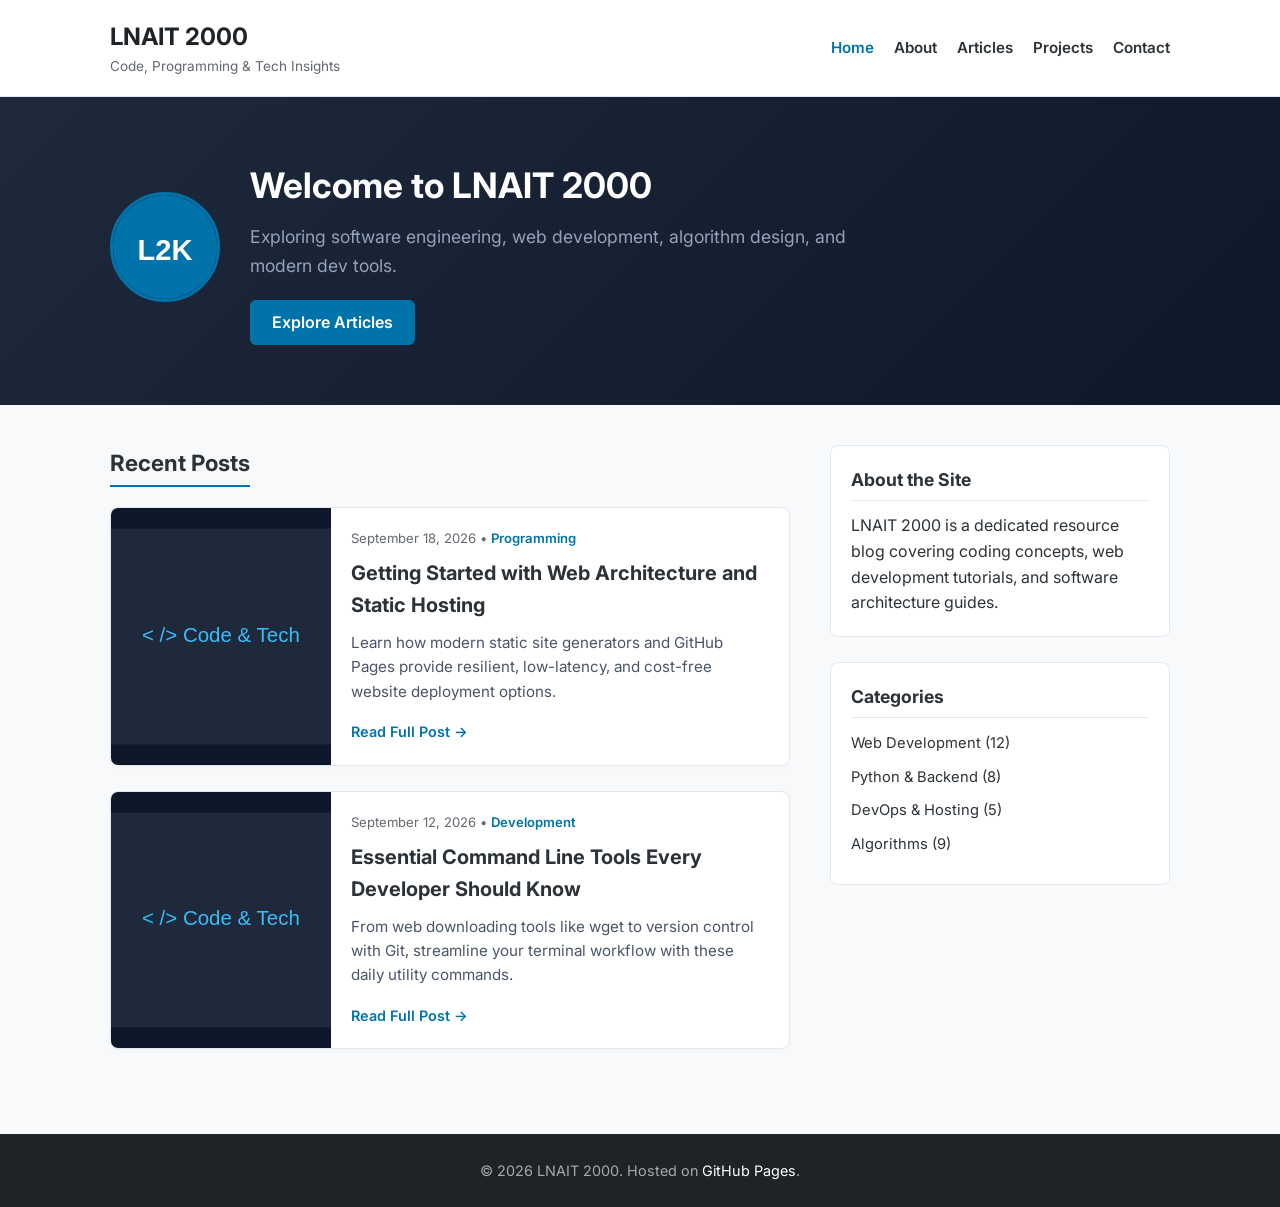
==== commit bd3e8536: "Add files via upload ." ====
--- a/mxkktop1vn/index.html
+++ b/mxkktop1vn/index.html
@@ -1,993 +1,112 @@
-<html lang="en"><head>
-	<meta charset="UTF-8">
-	<meta name="viewport" content="width=device-width, initial-scale=1">
-<meta name="robots" content="max-image-preview:large">
-<link rel="preload" href="https://s0.wp.com/wp-content/themes/pub/assembler/assets/fonts/inter/InterVariable.woff2" as="font" type="font/woff2" crossorigin="">
-<title>SoICT – Toi yeu cong viec cua toi</title>
-<link rel="dns-prefetch" href="//s0.wp.com">
-<link rel="dns-prefetch" href="//wordpress.com">
-<link rel="alternate" type="application/rss+xml" title="SoICT » Feed" href="https://lnait2000.wordpress.com/feed/">
-<link rel="alternate" type="application/rss+xml" title="SoICT » Comments Feed" href="https://lnait2000.wordpress.com/comments/feed/">
-	<script type="text/javascript">
-		/* <![CDATA[ */
-		function addLoadEvent(func) {
-			var oldonload = window.onload;
-			if (typeof window.onload != 'function') {
-				window.onload = func;
-			} else {
-				window.onload = function () {
-					oldonload();
-					func();
-				}
-			}
-		}
-		/* ]]> */
-	</script>
-	<style id="wp-img-auto-sizes-contain-inline-css">
-img:is([sizes=auto i],[sizes^="auto," i]){contain-intrinsic-size:3000px 1500px}
-/*# sourceURL=wp-img-auto-sizes-contain-inline-css */
-</style>
-<link crossorigin="anonymous" rel="stylesheet" id="all-css-2-1" href="/_static/??-eJxdizsOgCAMQC8kNrqAg/Es/IJVqMZCvL7gpuv7wH0KJBuL8wyWGZzmFe1B3CekvpIO/ol2VQmjr09Sn+wpg4lHEGcsAYkh6Wv3GSm0/J0/pM1Lmgep1CRHqeT2ACafNBw=&amp;cssminify=yes" type="text/css" media="all">
-<style id="admin-bar-inline-css">
-		#wpadminbar #wp-admin-bar-command-palette .ab-icon:before {
-			content: "\f179";
-			content: "\f179" / '';
-			top: 3px;
-		}
-		#wpadminbar #wp-admin-bar-command-palette kbd {
-			background: transparent;
-		}
-		@media screen and (max-width: 782px) {
-			#wpadminbar #wp-admin-bar-command-palette .ab-icon:before {
-				text-indent: 0;
-				font: normal 32px/1 dashicons;
-				width: 52px;
-				text-align: center;
-				-webkit-font-smoothing: antialiased;
-				-moz-osx-font-smoothing: grayscale;
-				display: block;
-				font-size: 34px;
-				height: 46px;
-				line-height: 1.38235294;
-				top: 0;
-			}
-			#wpadminbar li#wp-admin-bar-command-palette {
-				display: block;
-			}
-			#wpadminbar #wp-admin-bar-command-palette {
-				position: static;
-			}
-		}
-		#wpadminbar .quicklinks li img.blavatar {
-			border-radius: 2px;
-		}
-		#wpadminbar #wp-admin-bar-site-name.has-site-icon > .ab-item {
-			display: flex;
-			align-items: center;
-			gap: 6px;
-		}
-		#wpadminbar #wp-admin-bar-site-name.has-site-icon > .ab-item:before {
-			content: none;
-		}
-		#wpadminbar #wp-admin-bar-site-name > .ab-item .site-icon {
-			width: 20px;
-			height: 20px;
-			background: #f0f0f1;
-			border-radius: 2px;
-		}
-		@media screen and (max-width: 782px) {
-			#wpadminbar #wp-admin-bar-site-name > .ab-item .site-icon {
-				position: absolute;
-				top: 9px;
-				left: 12px;
-				width: 28px;
-				height: 28px;
-				margin: 0;
-				border-radius: 4px;
-			}
-		}
+<!DOCTYPE html>
+<html lang="en">
+<head>
+    <meta charset="UTF-8">
+    <meta name="viewport" content="width=device-width, initial-scale=1.0">
+    <title>LNAIT 2000 | Code & Programming</title>
+    <link rel="stylesheet" href="style.css">
+    <link rel="preconnect" href="https://fonts.googleapis.com">
+    <link rel="preconnect" href="https://fonts.gstatic.com" crossorigin>
+    <link href="https://fonts.googleapis.com/css2?family=Inter:wght@300;400;600;700&display=swap" rel="stylesheet">
+</head>
+<body>
 
-		@media screen { html { margin-top: 32px !important; } }
-		@media screen and ( max-width: 782px ) { html { margin-top: 46px !important; } }
-	
-@media print { #wpadminbar { display:none; } }
+    <!-- Header & Navigation -->
+    <header class="site-header">
+        <div class="container header-container">
+            <div class="site-branding">
+                <a href="index.html" class="site-title">LNAIT 2000</a>
+                <p class="site-description">Code, Programming & Tech Insights</p>
+            </div>
+            <button class="mobile-toggle" aria-label="Toggle Navigation" id="mobile-toggle">
+                <span></span>
+                <span></span>
+                <span></span>
+            </button>
+            <nav class="main-nav" id="main-nav">
+                <ul>
+                    <li><a href="#" class="active">Home</a></li>
+                    <li><a href="#about">About</a></li>
+                    <li><a href="#articles">Articles</a></li>
+                    <li><a href="#projects">Projects</a></li>
+                    <li><a href="#contact">Contact</a></li>
+                </ul>
+            </nav>
+        </div>
+    </header>
 
-			.admin-bar {
-				position: inherit !important;
-				top: auto !important;
-			}
-			.admin-bar .goog-te-banner-frame {
-				top: 32px !important
-			}
-			@media screen and (max-width: 782px) {
-				.admin-bar .goog-te-banner-frame {
-					top: 46px !important;
-				}
-			}
-			@media screen and (max-width: 480px) {
-				.admin-bar .goog-te-banner-frame {
-					position: absolute;
-				}
-			}
-		
-/*# sourceURL=admin-bar-inline-css */
-</style>
-<style id="wp-block-site-title-inline-css">
-.wp-block-site-title{box-sizing:border-box}.wp-block-site-title :where(a){color:inherit;font-family:inherit;font-size:inherit;font-style:inherit;font-weight:inherit;letter-spacing:inherit;line-height:inherit;text-decoration:inherit}
-/*# sourceURL=/wp-content/plugins/gutenberg-core/v24.0.0/build/styles/block-library/site-title/style.min.css */
-</style>
-<style id="wp-block-group-inline-css">
-.wp-block-group{box-sizing:border-box}:where(.wp-block-group.wp-block-group-is-layout-constrained){position:relative}
-/*# sourceURL=/wp-content/plugins/gutenberg-core/v24.0.0/build/styles/block-library/group/style.min.css */
-</style>
-<style id="wp-block-search-inline-css">
-.wp-block-search__button{margin-left:10px;word-break:normal}.wp-block-search__button.has-icon{line-height:0}.wp-block-search__button svg{fill:currentColor;height:1.25em;min-height:24px;min-width:24px;vertical-align:text-bottom;width:1.25em}:where(.wp-block-search__button){border:1px solid #ccc;padding:6px 10px}.wp-block-search__inside-wrapper{display:flex;flex:auto;flex-wrap:nowrap;max-width:100%}:where(.wp-block-search__label){width:100%}.wp-block-search.wp-block-search__button-only .wp-block-search__button{box-sizing:border-box;display:flex;flex-shrink:0;justify-content:center;margin-left:0;max-width:100%}.wp-block-search.wp-block-search__button-only .wp-block-search__inside-wrapper{min-width:0!important;transition-property:width}.wp-block-search.wp-block-search__button-only .wp-block-search__input{flex-basis:100%;transition-duration:.3s}.wp-block-search.wp-block-search__button-only.wp-block-search__searchfield-hidden,.wp-block-search.wp-block-search__button-only.wp-block-search__searchfield-hidden .wp-block-search__inside-wrapper{overflow:hidden}.wp-block-search.wp-block-search__button-only.wp-block-search__searchfield-hidden .wp-block-search__input{border-left-width:0!important;border-right-width:0!important;flex-basis:0;flex-grow:0;margin:0;min-width:0!important;padding-left:0!important;padding-right:0!important;width:0!important}:where(.wp-block-search__input){appearance:none;border:1px solid #949494;flex-grow:1;font-family:inherit;font-size:inherit;font-style:inherit;font-weight:inherit;letter-spacing:inherit;line-height:inherit;margin-left:0;margin-right:0;min-width:3rem;padding:8px;text-decoration:unset!important;text-transform:inherit}:where(.wp-block-search__button-inside .wp-block-search__inside-wrapper){background-color:#fff;border:1px solid #949494;box-sizing:border-box;padding:4px}:where(.wp-block-search__button-inside .wp-block-search__inside-wrapper) .wp-block-search__input{border:none;border-radius:0;padding:0 4px}:where(.wp-block-search__button-inside .wp-block-search__inside-wrapper) .wp-block-search__input:focus{outline:none}:where(.wp-block-search__button-inside .wp-block-search__inside-wrapper) :where(.wp-block-search__button){padding:4px 8px}.wp-block-search.aligncenter .wp-block-search__inside-wrapper{margin:auto}.wp-block[data-align=right] .wp-block-search.wp-block-search__button-only .wp-block-search__inside-wrapper{float:right}
-/*# sourceURL=/wp-content/plugins/gutenberg-core/v24.0.0/build/styles/block-library/search/style.min.css */
-</style>
-<style id="wp-block-navigation-link-inline-css">
-.wp-block-navigation .wp-block-navigation-item__label{overflow-wrap:break-word}.wp-block-navigation .wp-block-navigation-item__description{display:none}.link-ui-tools{outline:1px solid #f0f0f0;padding:8px}.link-ui-block-inserter{padding-top:8px}.link-ui-block-inserter__back{margin-left:8px;text-transform:uppercase}
-/*# sourceURL=/wp-content/plugins/gutenberg-core/v24.0.0/build/styles/block-library/navigation-link/style.min.css */
-</style>
-<link crossorigin="anonymous" rel="stylesheet" id="all-css-12-1" href="/wp-content/plugins/gutenberg-core/v24.0.0/build/styles/block-library/navigation/style.min.css?m=1789650619i&amp;cssminify=yes" type="text/css" media="all">
-<style id="wp-block-spacer-inline-css">
-.wp-block-spacer{clear:both}
-/*# sourceURL=/wp-content/plugins/gutenberg-core/v24.0.0/build/styles/block-library/spacer/style.min.css */
-</style>
-<link crossorigin="anonymous" rel="stylesheet" id="all-css-16-1" href="/_static/??-eJydzMENgzAMBdCFgA9BCC5VR6mKsVpDcKI6IeujSkzA8V0eSqwpaGJN2HMdff6IGlZO8U3bZVhWvEQJsw+0GczLwvYNBYdwaciswr2oSOTfP3juj24cp8E51/brCQprN7E=&amp;cssminify=yes" type="text/css" media="all">
-<style id="wp-block-image-inline-css">
-.wp-block-image>a,.wp-block-image>figure>a{display:inline-block}.wp-block-image img{box-sizing:border-box;height:auto;max-width:100%;vertical-align:bottom}@media not (prefers-reduced-motion){.wp-block-image img.hide{visibility:hidden}.wp-block-image img.show{animation:show-content-image .4s}}.wp-block-image[style*=border-radius] img,.wp-block-image[style*=border-radius]>a{border-radius:inherit}.wp-block-image.has-custom-border img{box-sizing:border-box}.wp-block-image.aligncenter{text-align:center}.wp-block-image.alignfull>a,.wp-block-image.alignwide>a{width:100%}.wp-block-image.alignfull img,.wp-block-image.alignwide img{height:auto;width:100%}.wp-block-image .aligncenter,.wp-block-image .alignleft,.wp-block-image .alignright,.wp-block-image.aligncenter,.wp-block-image.alignleft,.wp-block-image.alignright{display:table}.wp-block-image .aligncenter>figcaption,.wp-block-image .alignleft>figcaption,.wp-block-image .alignright>figcaption,.wp-block-image.aligncenter>figcaption,.wp-block-image.alignleft>figcaption,.wp-block-image.alignright>figcaption{caption-side:bottom;display:table-caption}.wp-block-image .alignleft{float:left;margin:.5em 1em .5em 0}.wp-block-image .alignright{float:right;margin:.5em 0 .5em 1em}.wp-block-image .aligncenter{margin-left:auto;margin-right:auto}.wp-block-image :where(figcaption){margin-bottom:1em;margin-top:.5em}.wp-block-image.is-style-circle-mask img{border-radius:9999px}@supports ((-webkit-mask-image:none) or (mask-image:none)) or (-webkit-mask-image:none){.wp-block-image.is-style-circle-mask img{border-radius:0;-webkit-mask-image:url('data:image/svg+xml;utf8,<svg viewBox="0 0 100 100" xmlns="http://www.w3.org/2000/svg"><circle cx="50" cy="50" r="50"/></svg>');mask-image:url('data:image/svg+xml;utf8,<svg viewBox="0 0 100 100" xmlns="http://www.w3.org/2000/svg"><circle cx="50" cy="50" r="50"/></svg>');mask-mode:alpha;-webkit-mask-position:center;mask-position:center;-webkit-mask-repeat:no-repeat;mask-repeat:no-repeat;-webkit-mask-size:contain;mask-size:contain}}:root :where(.wp-block-image.is-style-rounded img,.wp-block-image .is-style-rounded img){border-radius:9999px}.wp-block-image figure{margin:0}.wp-lightbox-container{display:flex;flex-direction:column;position:relative}.wp-lightbox-container img{cursor:zoom-in}.wp-lightbox-container img:hover+button{opacity:1}.wp-lightbox-container button{align-items:center;backdrop-filter:blur(16px) saturate(180%);background-color:rgba(90,90,90,.25);border:none;border-radius:4px;cursor:zoom-in;display:flex;height:20px;justify-content:center;opacity:0;padding:0;position:absolute;right:16px;text-align:center;top:16px;width:20px;z-index:100}@media not (prefers-reduced-motion){.wp-lightbox-container button{transition:opacity .2s ease}}.wp-lightbox-container button:focus-visible{outline:3px auto rgba(90,90,90,.25);outline:3px auto -webkit-focus-ring-color;outline-offset:3px}.wp-lightbox-container button:hover{cursor:pointer;opacity:1}.wp-lightbox-container button:focus{opacity:1}.wp-lightbox-container button:focus,.wp-lightbox-container button:hover,.wp-lightbox-container button:not(:hover):not(:active):not(.has-background){background-color:rgba(90,90,90,.25);border:none}.wp-lightbox-overlay{box-sizing:border-box;cursor:zoom-out;height:100vh;left:0;overflow:hidden;position:fixed;top:0;visibility:hidden;width:100%;z-index:100000}.wp-lightbox-overlay .wp-lightbox-close-button{align-items:center;cursor:pointer;display:flex;font-family:inherit;gap:8px;justify-content:center;line-height:1;min-height:40px;min-width:40px;padding:0 4px;position:absolute;right:calc(env(safe-area-inset-right) + 16px);top:calc(env(safe-area-inset-top) + 16px);z-index:5000000}.wp-lightbox-overlay .wp-lightbox-close-button:focus,.wp-lightbox-overlay .wp-lightbox-close-button:hover,.wp-lightbox-overlay .wp-lightbox-close-button:not(:hover):not(:active):not(.has-background){background:none;border:none}.wp-lightbox-overlay .wp-lightbox-close-button:has(.wp-lightbox-close-text:not([hidden])) .wp-lightbox-close-icon svg{height:1em;width:1em}.wp-lightbox-overlay .wp-lightbox-close-icon svg{display:block}.wp-lightbox-overlay .wp-lightbox-navigation-button-next,.wp-lightbox-overlay .wp-lightbox-navigation-button-prev{align-items:center;bottom:16px;cursor:pointer;display:flex;font-family:inherit;gap:4px;justify-content:center;line-height:1;min-height:40px;min-width:40px;padding:0 8px;position:absolute;z-index:2000002}.wp-lightbox-overlay .wp-lightbox-navigation-button-next[hidden],.wp-lightbox-overlay .wp-lightbox-navigation-button-prev[hidden]{display:none}@media (min-width:960px){.wp-lightbox-overlay .wp-lightbox-navigation-button-next,.wp-lightbox-overlay .wp-lightbox-navigation-button-prev{bottom:50%;transform:translateY(-50%)}}.wp-lightbox-overlay .wp-lightbox-navigation-button-next:focus,.wp-lightbox-overlay .wp-lightbox-navigation-button-next:hover,.wp-lightbox-overlay .wp-lightbox-navigation-button-next:not(:hover):not(:active):not(.has-background),.wp-lightbox-overlay .wp-lightbox-navigation-button-prev:focus,.wp-lightbox-overlay .wp-lightbox-navigation-button-prev:hover,.wp-lightbox-overlay .wp-lightbox-navigation-button-prev:not(:hover):not(:active):not(.has-background){background:none;border:none;padding:0 8px}.wp-lightbox-overlay .wp-lightbox-navigation-button-next:has(.wp-lightbox-navigation-text:not([hidden])) .wp-lightbox-navigation-icon svg,.wp-lightbox-overlay .wp-lightbox-navigation-button-prev:has(.wp-lightbox-navigation-text:not([hidden])) .wp-lightbox-navigation-icon svg{display:block;height:1.5em;width:1.5em}.wp-lightbox-overlay .wp-lightbox-navigation-button-prev{left:calc(env(safe-area-inset-left) + 16px)}.wp-lightbox-overlay .wp-lightbox-navigation-button-next{right:calc(env(safe-area-inset-right) + 16px)}.wp-lightbox-overlay .wp-lightbox-navigation-icon svg{vertical-align:middle}.wp-lightbox-overlay .lightbox-image-container{height:var(--wp--lightbox-container-height);left:50%;overflow:hidden;position:absolute;top:50%;transform:translate(-50%,-50%);transform-origin:top left;width:var(--wp--lightbox-container-width);z-index:2000001}.wp-lightbox-overlay .wp-block-image{align-items:center;box-sizing:border-box;display:flex;height:100%;justify-content:center;margin:0;position:relative;transform-origin:0 0;width:100%;z-index:3000000}.wp-lightbox-overlay .wp-block-image img{height:var(--wp--lightbox-image-height);min-height:var(--wp--lightbox-image-height);min-width:var(--wp--lightbox-image-width);width:var(--wp--lightbox-image-width)}.wp-lightbox-overlay .wp-block-image figcaption{display:none}.wp-lightbox-overlay button{background:none;border:none}.wp-lightbox-overlay .scrim{background-color:#fff;height:100%;opacity:.9;position:absolute;width:100%;z-index:2000000}.wp-lightbox-overlay.active{visibility:visible}@media not (prefers-reduced-motion){.wp-lightbox-overlay.active{animation:turn-on-visibility .25s both}.wp-lightbox-overlay.active img{animation:turn-on-visibility .35s both}.wp-lightbox-overlay.show-closing-animation:not(.active){animation:turn-off-visibility .35s both}.wp-lightbox-overlay.show-closing-animation:not(.active) img{animation:turn-off-visibility .25s both}.wp-lightbox-overlay.zoom.active{animation:none;opacity:1;visibility:visible}.wp-lightbox-overlay.zoom.active .lightbox-image-container{animation:lightbox-zoom-in .4s}.wp-lightbox-overlay.zoom.active .lightbox-image-container img{animation:none}.wp-lightbox-overlay.zoom.active .scrim{animation:turn-on-visibility .4s forwards}.wp-lightbox-overlay.zoom.show-closing-animation:not(.active){animation:none}.wp-lightbox-overlay.zoom.show-closing-animation:not(.active) .lightbox-image-container{animation:lightbox-zoom-out .4s}.wp-lightbox-overlay.zoom.show-closing-animation:not(.active) .lightbox-image-container img{animation:none}.wp-lightbox-overlay.zoom.show-closing-animation:not(.active) .scrim{animation:turn-off-visibility .4s forwards}}@keyframes show-content-image{0%{visibility:hidden}99%{visibility:hidden}to{visibility:visible}}@keyframes turn-on-visibility{0%{opacity:0}to{opacity:1}}@keyframes turn-off-visibility{0%{opacity:1;visibility:visible}99%{opacity:0;visibility:visible}to{opacity:0;visibility:hidden}}@keyframes lightbox-zoom-in{0%{transform:translate(calc((-100vw + var(--wp--lightbox-scrollbar-width))/2 + var(--wp--lightbox-initial-left-position)),calc(-50vh + var(--wp--lightbox-initial-top-position))) scale(var(--wp--lightbox-scale))}to{transform:translate(-50%,-50%) scale(1)}}@keyframes lightbox-zoom-out{0%{transform:translate(-50%,-50%) scale(1);visibility:visible}99%{visibility:visible}to{transform:translate(calc((-100vw + var(--wp--lightbox-scrollbar-width))/2 + var(--wp--lightbox-initial-left-position)),calc(-50vh + var(--wp--lightbox-initial-top-position))) scale(var(--wp--lightbox-scale));visibility:hidden}}
-/*# sourceURL=/wp-content/plugins/gutenberg-core/v24.0.0/build/styles/block-library/image/style.min.css */
-</style>
-<style id="wp-block-post-title-inline-css">
-.wp-block-post-title{box-sizing:border-box;word-break:break-word}.wp-block-post-title :where(a){display:inline-block;font-family:inherit;font-size:inherit;font-style:inherit;font-weight:inherit;letter-spacing:inherit;line-height:inherit;text-decoration:inherit}
-/*# sourceURL=/wp-content/plugins/gutenberg-core/v24.0.0/build/styles/block-library/post-title/style.min.css */
-</style>
-<style id="wp-block-heading-inline-css">
-h1:where(.wp-block-heading).has-background,h2:where(.wp-block-heading).has-background,h3:where(.wp-block-heading).has-background,h4:where(.wp-block-heading).has-background,h5:where(.wp-block-heading).has-background,h6:where(.wp-block-heading).has-background{padding:var(--wp--style--block-background-padding,1.25em 2.375em)}h1.has-text-align-left[style*=writing-mode]:where([style*=vertical-lr]),h1.has-text-align-right[style*=writing-mode]:where([style*=vertical-rl]),h2.has-text-align-left[style*=writing-mode]:where([style*=vertical-lr]),h2.has-text-align-right[style*=writing-mode]:where([style*=vertical-rl]),h3.has-text-align-left[style*=writing-mode]:where([style*=vertical-lr]),h3.has-text-align-right[style*=writing-mode]:where([style*=vertical-rl]),h4.has-text-align-left[style*=writing-mode]:where([style*=vertical-lr]),h4.has-text-align-right[style*=writing-mode]:where([style*=vertical-rl]),h5.has-text-align-left[style*=writing-mode]:where([style*=vertical-lr]),h5.has-text-align-right[style*=writing-mode]:where([style*=vertical-rl]),h6.has-text-align-left[style*=writing-mode]:where([style*=vertical-lr]),h6.has-text-align-right[style*=writing-mode]:where([style*=vertical-rl]){rotate:180deg}
-/*# sourceURL=/wp-content/plugins/gutenberg-core/v24.0.0/build/styles/block-library/heading/style.min.css */
-</style>
-<style id="wp-block-paragraph-inline-css">
-.is-small-text{font-size:.875em}.is-regular-text{font-size:1em}.is-large-text{font-size:2.25em}.is-larger-text{font-size:3em}.has-drop-cap:not(:focus):first-letter{float:left;font-size:8.4em;font-style:normal;font-weight:100;line-height:.68;margin:.05em .1em 0 0;text-transform:uppercase}body.rtl .has-drop-cap:not(:focus):first-letter{float:none;margin-left:.1em}p.has-drop-cap.has-background{overflow:hidden}:root :where(p.has-background){padding:var(--wp--style--block-background-padding,1.25em 2.375em)}:where(p.has-text-color:not(.has-link-color)) a{color:inherit}p.has-text-align-left[style*="writing-mode:vertical-lr"],p.has-text-align-right[style*="writing-mode:vertical-rl"]{rotate:180deg}
-/*# sourceURL=/wp-content/plugins/gutenberg-core/v24.0.0/build/styles/block-library/paragraph/style.min.css */
-</style>
-<style id="wp-block-post-excerpt-inline-css">
-:where(.wp-block-post-excerpt){box-sizing:border-box;margin-bottom:var(--wp--style--block-gap);margin-top:var(--wp--style--block-gap)}.wp-block-post-excerpt__excerpt{margin-bottom:0;margin-top:0}.wp-block-post-excerpt__more-text{margin-bottom:0;margin-top:var(--wp--style--block-gap)}.wp-block-post-excerpt__more-link{display:inline-block}
-/*# sourceURL=/wp-content/plugins/gutenberg-core/v24.0.0/build/styles/block-library/post-excerpt/style.min.css */
-</style>
-<style id="wp-block-media-text-inline-css">
-.wp-block-media-text{box-sizing:border-box;direction:ltr;display:grid;grid-template-columns:50% 1fr;grid-template-rows:auto}.wp-block-media-text.has-media-on-the-right{grid-template-columns:1fr 50%}.wp-block-media-text.is-vertically-aligned-top>.wp-block-media-text__content,.wp-block-media-text.is-vertically-aligned-top>.wp-block-media-text__media{align-self:start}.wp-block-media-text.is-vertically-aligned-center>.wp-block-media-text__content,.wp-block-media-text.is-vertically-aligned-center>.wp-block-media-text__media,.wp-block-media-text>.wp-block-media-text__content,.wp-block-media-text>.wp-block-media-text__media{align-self:center}.wp-block-media-text.is-vertically-aligned-bottom>.wp-block-media-text__content,.wp-block-media-text.is-vertically-aligned-bottom>.wp-block-media-text__media{align-self:end}.wp-block-media-text>.wp-block-media-text__media{grid-column:1;grid-row:1;margin:0}.wp-block-media-text>.wp-block-media-text__content{direction:ltr;grid-column:2;grid-row:1;padding:0 8%;word-break:break-word}.wp-block-media-text.has-media-on-the-right>.wp-block-media-text__media{grid-column:2;grid-row:1}.wp-block-media-text.has-media-on-the-right>.wp-block-media-text__content{grid-column:1;grid-row:1}.wp-block-media-text__media a{display:block}.wp-block-media-text__media img,.wp-block-media-text__media video{height:auto;max-width:unset;vertical-align:middle;width:100%}.wp-block-media-text.is-image-fill>.wp-block-media-text__media{background-size:cover;height:100%;min-height:250px}.wp-block-media-text.is-image-fill>.wp-block-media-text__media>a{display:block;height:100%}.wp-block-media-text.is-image-fill>.wp-block-media-text__media img{border:0;clip-path:inset(50%);height:1px;margin:-1px;overflow:hidden;padding:0;position:absolute;width:1px}.wp-block-media-text.is-image-fill-element>.wp-block-media-text__media{height:100%;min-height:250px;position:relative}.wp-block-media-text.is-image-fill-element>.wp-block-media-text__media>a{display:block;height:100%}.wp-block-media-text.is-image-fill-element>.wp-block-media-text__media img{height:100%;object-fit:cover;position:absolute;width:100%}@media (max-width:600px){.wp-block-media-text.is-stacked-on-mobile{grid-template-columns:100%!important}.wp-block-media-text.is-stacked-on-mobile>.wp-block-media-text__media{grid-column:1;grid-row:1}.wp-block-media-text.is-stacked-on-mobile>.wp-block-media-text__content{grid-column:1;grid-row:2}}
-/*# sourceURL=/wp-content/plugins/gutenberg-core/v24.0.0/build/styles/block-library/media-text/style.min.css */
-</style>
-<link crossorigin="anonymous" rel="stylesheet" id="all-css-28-1" href="/wp-content/mu-plugins/jetpack-plugin/sun/modules/carousel/jetpack-carousel.css?m=1785214086i&amp;cssminify=yes" type="text/css" media="all">
-<style id="wp-block-post-template-inline-css">
-.wp-block-post-template{box-sizing:border-box;list-style:none;margin-bottom:0;margin-top:0;max-width:100%;padding:0}.wp-block-post-template.is-flex-container{display:flex;flex-direction:row;flex-wrap:wrap;gap:1.25em}.wp-block-post-template.is-flex-container>li{margin:0;width:100%}@media (min-width:600px){.wp-block-post-template.is-flex-container.is-flex-container.columns-2>li{width:calc(50% - .625em)}.wp-block-post-template.is-flex-container.is-flex-container.columns-3>li{width:calc(33.33333% - .83333em)}.wp-block-post-template.is-flex-container.is-flex-container.columns-4>li{width:calc(25% - .9375em)}.wp-block-post-template.is-flex-container.is-flex-container.columns-5>li{width:calc(20% - 1em)}.wp-block-post-template.is-flex-container.is-flex-container.columns-6>li{width:calc(16.66667% - 1.04167em)}}@media (max-width:600px){.wp-block-post-template-is-layout-grid[class*=columns-]:not(.has-native-responsive-grid){grid-template-columns:1fr}}.wp-block-post-template-is-layout-constrained>li>.alignright,.wp-block-post-template-is-layout-flow>li>.alignright{float:right;margin-inline-end:0;margin-inline-start:2em}.wp-block-post-template-is-layout-constrained>li>.alignleft,.wp-block-post-template-is-layout-flow>li>.alignleft{float:left;margin-inline-end:2em;margin-inline-start:0}.wp-block-post-template-is-layout-constrained>li>.aligncenter,.wp-block-post-template-is-layout-flow>li>.aligncenter{margin-inline-end:auto;margin-inline-start:auto}
-/*# sourceURL=/wp-content/plugins/gutenberg-core/v24.0.0/build/styles/block-library/post-template/style.min.css */
-</style>
-<style id="jetpack-block-tiled-gallery-inline-css">
-:is(.wp-block-jetpack-tiled-gallery .is-style-circle,.wp-block-jetpack-tiled-gallery.is-style-circle) .tiled-gallery__item img{border-radius:50%}:is(.wp-block-jetpack-tiled-gallery .is-style-circle,.wp-block-jetpack-tiled-gallery .is-style-square,.wp-block-jetpack-tiled-gallery.is-style-circle,.wp-block-jetpack-tiled-gallery.is-style-square) .tiled-gallery__row{flex-grow:1;width:100%}:is(.wp-block-jetpack-tiled-gallery .is-style-circle,.wp-block-jetpack-tiled-gallery .is-style-square,.wp-block-jetpack-tiled-gallery.is-style-circle,.wp-block-jetpack-tiled-gallery.is-style-square) .tiled-gallery__row.columns-1 .tiled-gallery__col{width:100%}:is(.wp-block-jetpack-tiled-gallery .is-style-circle,.wp-block-jetpack-tiled-gallery .is-style-square,.wp-block-jetpack-tiled-gallery.is-style-circle,.wp-block-jetpack-tiled-gallery.is-style-square) .tiled-gallery__row.columns-2 .tiled-gallery__col{width:calc(50% - 2px)}:is(.wp-block-jetpack-tiled-gallery .is-style-circle,.wp-block-jetpack-tiled-gallery .is-style-square,.wp-block-jetpack-tiled-gallery.is-style-circle,.wp-block-jetpack-tiled-gallery.is-style-square) .tiled-gallery__row.columns-3 .tiled-gallery__col{width:calc(33.33333% - 2.66667px)}:is(.wp-block-jetpack-tiled-gallery .is-style-circle,.wp-block-jetpack-tiled-gallery .is-style-square,.wp-block-jetpack-tiled-gallery.is-style-circle,.wp-block-jetpack-tiled-gallery.is-style-square) .tiled-gallery__row.columns-4 .tiled-gallery__col{width:calc(25% - 3px)}:is(.wp-block-jetpack-tiled-gallery .is-style-circle,.wp-block-jetpack-tiled-gallery .is-style-square,.wp-block-jetpack-tiled-gallery.is-style-circle,.wp-block-jetpack-tiled-gallery.is-style-square) .tiled-gallery__row.columns-5 .tiled-gallery__col{width:calc(20% - 3.2px)}:is(.wp-block-jetpack-tiled-gallery .is-style-circle,.wp-block-jetpack-tiled-gallery .is-style-square,.wp-block-jetpack-tiled-gallery.is-style-circle,.wp-block-jetpack-tiled-gallery.is-style-square) .tiled-gallery__row.columns-6 .tiled-gallery__col{width:calc(16.66667% - 3.33333px)}:is(.wp-block-jetpack-tiled-gallery .is-style-circle,.wp-block-jetpack-tiled-gallery .is-style-square,.wp-block-jetpack-tiled-gallery.is-style-circle,.wp-block-jetpack-tiled-gallery.is-style-square) .tiled-gallery__row.columns-7 .tiled-gallery__col{width:calc(14.28571% - 3.42857px)}:is(.wp-block-jetpack-tiled-gallery .is-style-circle,.wp-block-jetpack-tiled-gallery .is-style-square,.wp-block-jetpack-tiled-gallery.is-style-circle,.wp-block-jetpack-tiled-gallery.is-style-square) .tiled-gallery__row.columns-8 .tiled-gallery__col{width:calc(12.5% - 3.5px)}:is(.wp-block-jetpack-tiled-gallery .is-style-circle,.wp-block-jetpack-tiled-gallery .is-style-square,.wp-block-jetpack-tiled-gallery.is-style-circle,.wp-block-jetpack-tiled-gallery.is-style-square) .tiled-gallery__row.columns-9 .tiled-gallery__col{width:calc(11.11111% - 3.55556px)}:is(.wp-block-jetpack-tiled-gallery .is-style-circle,.wp-block-jetpack-tiled-gallery .is-style-square,.wp-block-jetpack-tiled-gallery.is-style-circle,.wp-block-jetpack-tiled-gallery.is-style-square) .tiled-gallery__row.columns-10 .tiled-gallery__col{width:calc(10% - 3.6px)}:is(.wp-block-jetpack-tiled-gallery .is-style-circle,.wp-block-jetpack-tiled-gallery .is-style-square,.wp-block-jetpack-tiled-gallery.is-style-circle,.wp-block-jetpack-tiled-gallery.is-style-square) .tiled-gallery__row.columns-11 .tiled-gallery__col{width:calc(9.09091% - 3.63636px)}:is(.wp-block-jetpack-tiled-gallery .is-style-circle,.wp-block-jetpack-tiled-gallery .is-style-square,.wp-block-jetpack-tiled-gallery.is-style-circle,.wp-block-jetpack-tiled-gallery.is-style-square) .tiled-gallery__row.columns-12 .tiled-gallery__col{width:calc(8.33333% - 3.66667px)}:is(.wp-block-jetpack-tiled-gallery .is-style-circle,.wp-block-jetpack-tiled-gallery .is-style-square,.wp-block-jetpack-tiled-gallery.is-style-circle,.wp-block-jetpack-tiled-gallery.is-style-square) .tiled-gallery__row.columns-13 .tiled-gallery__col{width:calc(7.69231% - 3.69231px)}:is(.wp-block-jetpack-tiled-gallery .is-style-circle,.wp-block-jetpack-tiled-gallery .is-style-square,.wp-block-jetpack-tiled-gallery.is-style-circle,.wp-block-jetpack-tiled-gallery.is-style-square) .tiled-gallery__row.columns-14 .tiled-gallery__col{width:calc(7.14286% - 3.71429px)}:is(.wp-block-jetpack-tiled-gallery .is-style-circle,.wp-block-jetpack-tiled-gallery .is-style-square,.wp-block-jetpack-tiled-gallery.is-style-circle,.wp-block-jetpack-tiled-gallery.is-style-square) .tiled-gallery__row.columns-15 .tiled-gallery__col{width:calc(6.66667% - 3.73333px)}:is(.wp-block-jetpack-tiled-gallery .is-style-circle,.wp-block-jetpack-tiled-gallery .is-style-square,.wp-block-jetpack-tiled-gallery.is-style-circle,.wp-block-jetpack-tiled-gallery.is-style-square) .tiled-gallery__row.columns-16 .tiled-gallery__col{width:calc(6.25% - 3.75px)}:is(.wp-block-jetpack-tiled-gallery .is-style-circle,.wp-block-jetpack-tiled-gallery .is-style-square,.wp-block-jetpack-tiled-gallery.is-style-circle,.wp-block-jetpack-tiled-gallery.is-style-square) .tiled-gallery__row.columns-17 .tiled-gallery__col{width:calc(5.88235% - 3.76471px)}:is(.wp-block-jetpack-tiled-gallery .is-style-circle,.wp-block-jetpack-tiled-gallery .is-style-square,.wp-block-jetpack-tiled-gallery.is-style-circle,.wp-block-jetpack-tiled-gallery.is-style-square) .tiled-gallery__row.columns-18 .tiled-gallery__col{width:calc(5.55556% - 3.77778px)}:is(.wp-block-jetpack-tiled-gallery .is-style-circle,.wp-block-jetpack-tiled-gallery .is-style-square,.wp-block-jetpack-tiled-gallery.is-style-circle,.wp-block-jetpack-tiled-gallery.is-style-square) .tiled-gallery__row.columns-19 .tiled-gallery__col{width:calc(5.26316% - 3.78947px)}:is(.wp-block-jetpack-tiled-gallery .is-style-circle,.wp-block-jetpack-tiled-gallery .is-style-square,.wp-block-jetpack-tiled-gallery.is-style-circle,.wp-block-jetpack-tiled-gallery.is-style-square) .tiled-gallery__row.columns-20 .tiled-gallery__col{width:calc(5% - 3.8px)}:is(.wp-block-jetpack-tiled-gallery .is-style-circle,.wp-block-jetpack-tiled-gallery .is-style-square,.wp-block-jetpack-tiled-gallery.is-style-circle,.wp-block-jetpack-tiled-gallery.is-style-square) .tiled-gallery__item img{aspect-ratio:1}:is(.wp-block-jetpack-tiled-gallery .is-style-columns,.wp-block-jetpack-tiled-gallery .is-style-rectangular,.wp-block-jetpack-tiled-gallery.is-style-columns,.wp-block-jetpack-tiled-gallery.is-style-rectangular) .tiled-gallery__item{display:flex}.wp-block-jetpack-tiled-gallery .has-rounded-corners-1 .tiled-gallery__item img{border-radius:1px}.wp-block-jetpack-tiled-gallery .has-rounded-corners-2 .tiled-gallery__item img{border-radius:2px}.wp-block-jetpack-tiled-gallery .has-rounded-corners-3 .tiled-gallery__item img{border-radius:3px}.wp-block-jetpack-tiled-gallery .has-rounded-corners-4 .tiled-gallery__item img{border-radius:4px}.wp-block-jetpack-tiled-gallery .has-rounded-corners-5 .tiled-gallery__item img{border-radius:5px}.wp-block-jetpack-tiled-gallery .has-rounded-corners-6 .tiled-gallery__item img{border-radius:6px}.wp-block-jetpack-tiled-gallery .has-rounded-corners-7 .tiled-gallery__item img{border-radius:7px}.wp-block-jetpack-tiled-gallery .has-rounded-corners-8 .tiled-gallery__item img{border-radius:8px}.wp-block-jetpack-tiled-gallery .has-rounded-corners-9 .tiled-gallery__item img{border-radius:9px}.wp-block-jetpack-tiled-gallery .has-rounded-corners-10 .tiled-gallery__item img{border-radius:10px}.wp-block-jetpack-tiled-gallery .has-rounded-corners-11 .tiled-gallery__item img{border-radius:11px}.wp-block-jetpack-tiled-gallery .has-rounded-corners-12 .tiled-gallery__item img{border-radius:12px}.wp-block-jetpack-tiled-gallery .has-rounded-corners-13 .tiled-gallery__item img{border-radius:13px}.wp-block-jetpack-tiled-gallery .has-rounded-corners-14 .tiled-gallery__item img{border-radius:14px}.wp-block-jetpack-tiled-gallery .has-rounded-corners-15 .tiled-gallery__item img{border-radius:15px}.wp-block-jetpack-tiled-gallery .has-rounded-corners-16 .tiled-gallery__item img{border-radius:16px}.wp-block-jetpack-tiled-gallery .has-rounded-corners-17 .tiled-gallery__item img{border-radius:17px}.wp-block-jetpack-tiled-gallery .has-rounded-corners-18 .tiled-gallery__item img{border-radius:18px}.wp-block-jetpack-tiled-gallery .has-rounded-corners-19 .tiled-gallery__item img{border-radius:19px}.wp-block-jetpack-tiled-gallery .has-rounded-corners-20 .tiled-gallery__item img{border-radius:20px}.tiled-gallery__gallery{display:flex;flex-wrap:wrap;padding:0;width:100%}.tiled-gallery__row{display:flex;flex-direction:row;justify-content:center;margin:0;width:100%}.tiled-gallery__row+.tiled-gallery__row{margin-top:4px}.tiled-gallery__col{display:flex;flex-direction:column;justify-content:center;margin:0}.tiled-gallery__col+.tiled-gallery__col{margin-inline-start:4px}.tiled-gallery__item{flex-grow:1;justify-content:center;margin:0;overflow:hidden;padding:0;position:relative}.tiled-gallery__item.filter__black-and-white{filter:grayscale(100%)}.tiled-gallery__item.filter__sepia{filter:sepia(100%)}.tiled-gallery__item.filter__1977{position:relative}.tiled-gallery__item.filter__1977 img{width:100%;z-index:1}.tiled-gallery__item.filter__1977:before{z-index:2}.tiled-gallery__item.filter__1977:after,.tiled-gallery__item.filter__1977:before{content:"";display:block;height:100%;left:0;pointer-events:none;position:absolute;top:0;width:100%}.tiled-gallery__item.filter__1977:after{z-index:3}.tiled-gallery__item.filter__1977{filter:contrast(1.1) brightness(1.1) saturate(1.3)}.tiled-gallery__item.filter__1977:after{background:#f36abc4d;mix-blend-mode:screen}.tiled-gallery__item.filter__clarendon{position:relative}.tiled-gallery__item.filter__clarendon img{width:100%;z-index:1}.tiled-gallery__item.filter__clarendon:before{z-index:2}.tiled-gallery__item.filter__clarendon:after,.tiled-gallery__item.filter__clarendon:before{content:"";display:block;height:100%;left:0;pointer-events:none;position:absolute;top:0;width:100%}.tiled-gallery__item.filter__clarendon:after{z-index:3}.tiled-gallery__item.filter__clarendon{filter:contrast(1.2) saturate(1.35)}.tiled-gallery__item.filter__clarendon:before{background:#7fbbe333;mix-blend-mode:overlay}.tiled-gallery__item.filter__gingham{position:relative}.tiled-gallery__item.filter__gingham img{width:100%;z-index:1}.tiled-gallery__item.filter__gingham:before{z-index:2}.tiled-gallery__item.filter__gingham:after,.tiled-gallery__item.filter__gingham:before{content:"";display:block;height:100%;left:0;pointer-events:none;position:absolute;top:0;width:100%}.tiled-gallery__item.filter__gingham:after{z-index:3}.tiled-gallery__item.filter__gingham{filter:brightness(1.05) hue-rotate(-10deg)}.tiled-gallery__item.filter__gingham:after{background:#e6e6fa;mix-blend-mode:soft-light}.tiled-gallery__item+.tiled-gallery__item{margin-top:4px}.tiled-gallery__item:focus-within{box-shadow:0 0 0 2px #3858e9;overflow:visible}.tiled-gallery__item>a,.tiled-gallery__item>a>img,.tiled-gallery__item>img{display:block;height:auto;margin:0;max-width:100%;object-fit:cover;object-position:center;padding:0;width:100%}.is-email .tiled-gallery__gallery{display:block}
-/*# sourceURL=/wp-content/mu-plugins/jetpack-plugin/sun/_inc/blocks/tiled-gallery/view.css?minify=false */
-</style>
-<style id="wp-block-columns-inline-css">
-.wp-block-columns{box-sizing:border-box;display:flex;flex-wrap:wrap!important}@media (min-width:782px){.wp-block-columns{flex-wrap:nowrap!important}}.wp-block-columns{align-items:normal!important}.wp-block-columns.are-vertically-aligned-top{align-items:flex-start}.wp-block-columns.are-vertically-aligned-center{align-items:center}.wp-block-columns.are-vertically-aligned-bottom{align-items:flex-end}@media (max-width:781px){.wp-block-columns:not(.is-not-stacked-on-mobile)>.wp-block-column{flex-basis:100%!important}}@media (min-width:782px){.wp-block-columns:not(.is-not-stacked-on-mobile)>.wp-block-column{flex-basis:0;flex-grow:1}.wp-block-columns:not(.is-not-stacked-on-mobile)>.wp-block-column[style*=flex-basis]{flex-grow:0}}.wp-block-columns.is-not-stacked-on-mobile{flex-wrap:nowrap!important}.wp-block-columns.is-not-stacked-on-mobile>.wp-block-column{flex-basis:0;flex-grow:1}.wp-block-columns.is-not-stacked-on-mobile>.wp-block-column[style*=flex-basis]{flex-grow:0}:where(.wp-block-columns){margin-bottom:1.75em}:where(.wp-block-columns.has-background){padding:var(--wp--style--block-background-padding,1.25em 2.375em)}.wp-block-column{flex-grow:1;min-width:0;overflow-wrap:break-word;word-break:break-word}.wp-block-column.is-vertically-aligned-top{align-self:flex-start}.wp-block-column.is-vertically-aligned-center{align-self:center}.wp-block-column.is-vertically-aligned-bottom{align-self:flex-end}.wp-block-column.is-vertically-aligned-stretch{align-self:stretch}.wp-block-column.is-vertically-aligned-bottom,.wp-block-column.is-vertically-aligned-center,.wp-block-column.is-vertically-aligned-top{width:100%}
-/*# sourceURL=/wp-content/plugins/gutenberg-core/v24.0.0/build/styles/block-library/columns/style.min.css */
-</style>
-<style id="wp-block-library-inline-css">
-:root{--wp-block-synced-color:#7a00df;--wp-block-synced-color--rgb:122,0,223;--wp-bound-block-color:var(--wp-block-synced-color);--wp-editor-canvas-background:#ddd;--wp-admin-theme-color:#007cba;--wp-admin-theme-color--rgb:0,124,186;--wp-admin-theme-color-darker-10:#006ba1;--wp-admin-theme-color-darker-10--rgb:0,107,160.5;--wp-admin-theme-color-darker-20:#005a87;--wp-admin-theme-color-darker-20--rgb:0,90,135;--wp-admin-border-width-focus:2px}@media (min-resolution:192dpi){:root{--wp-admin-border-width-focus:1.5px}}.wp-element-button{cursor:pointer}:root .has-very-light-gray-background-color{background-color:#eee}:root .has-very-dark-gray-background-color{background-color:#313131}:root .has-very-light-gray-color{color:#eee}:root .has-very-dark-gray-color{color:#313131}:root .has-vivid-green-cyan-to-vivid-cyan-blue-gradient-background{background:linear-gradient(135deg,#00d084,#0693e3)}:root .has-purple-crush-gradient-background{background:linear-gradient(135deg,#34e2e4,#4721fb 50%,#ab1dfe)}:root .has-hazy-dawn-gradient-background{background:linear-gradient(135deg,#faaca8,#dad0ec)}:root .has-subdued-olive-gradient-background{background:linear-gradient(135deg,#fafae1,#67a671)}:root .has-atomic-cream-gradient-background{background:linear-gradient(135deg,#fdd79a,#004a59)}:root .has-nightshade-gradient-background{background:linear-gradient(135deg,#330968,#31cdcf)}:root .has-midnight-gradient-background{background:linear-gradient(135deg,#020381,#2874fc)}:root{--wp--preset--font-size--normal:16px;--wp--preset--font-size--huge:42px}.has-regular-font-size{font-size:1em}.has-larger-font-size{font-size:2.625em}.has-normal-font-size{font-size:var(--wp--preset--font-size--normal)}.has-huge-font-size{font-size:var(--wp--preset--font-size--huge)}:root .has-text-align-center{text-align:center}:root .has-text-align-left{text-align:left}:root .has-text-align-right{text-align:right}.has-fit-text{white-space:nowrap!important}#end-resizable-editor-section{display:none}.aligncenter{clear:both}.items-justified-left{justify-content:flex-start}.items-justified-center{justify-content:center}.items-justified-right{justify-content:flex-end}.items-justified-space-between{justify-content:space-between}.screen-reader-text{word-wrap:normal!important;border:0;clip-path:inset(50%);height:1px;margin:-1px;overflow:hidden;padding:0;position:absolute;width:1px;word-break:normal!important}.screen-reader-text:focus{background-color:#ddd;clip-path:none;color:#444;display:block;font-size:1em;height:auto;left:5px;line-height:normal;padding:15px 23px 14px;text-decoration:none;top:5px;width:auto;z-index:100000}html :where(.has-border-color){border-style:solid}html :where([style^=border-color],[style*=";border-color"],[style*="; border-color"]){border-style:solid}html :where([style^=border-top-color],[style*=";border-top-color"],[style*="; border-top-color"]){border-top-style:solid}html :where([style^=border-right-color],[style*=";border-right-color"],[style*="; border-right-color"]){border-right-style:solid}html :where([style^=border-bottom-color],[style*=";border-bottom-color"],[style*="; border-bottom-color"]){border-bottom-style:solid}html :where([style^=border-left-color],[style*=";border-left-color"],[style*="; border-left-color"]){border-left-style:solid}html :where([style^=border-width],[style*=";border-width"],[style*="; border-width"]){border-style:solid}html :where([style^=border-top-width],[style*=";border-top-width"],[style*="; border-top-width"]){border-top-style:solid}html :where([style^=border-right-width],[style*=";border-right-width"],[style*="; border-right-width"]){border-right-style:solid}html :where([style^=border-bottom-width],[style*=";border-bottom-width"],[style*="; border-bottom-width"]){border-bottom-style:solid}html :where([style^=border-left-width],[style*=";border-left-width"],[style*="; border-left-width"]){border-left-style:solid}html :where(img[class*=wp-image-]){height:auto;max-width:100%}:where(figure){margin:0 0 1em}html :where(.is-position-sticky){--wp-admin--admin-bar--position-offset:var(--wp-admin--admin-bar--height,0px)}@media screen and (max-width:600px){html :where(.is-position-sticky){--wp-admin--admin-bar--position-offset:0px}}
-.has-text-align-justify {
-	text-align:justify;
-}
-.has-text-align-justify{text-align:justify;}
-/*# sourceURL=wp-block-library-inline-css */
-</style>
-<style id="global-styles-inline-css">
-:root{--wp--preset--aspect-ratio--square: 1;--wp--preset--aspect-ratio--4-3: 4/3;--wp--preset--aspect-ratio--3-4: 3/4;--wp--preset--aspect-ratio--3-2: 3/2;--wp--preset--aspect-ratio--2-3: 2/3;--wp--preset--aspect-ratio--16-9: 16/9;--wp--preset--aspect-ratio--9-16: 9/16;--wp--preset--color--black: #000000;--wp--preset--color--cyan-bluish-gray: #abb8c3;--wp--preset--color--white: #ffffff;--wp--preset--color--pale-pink: #f78da7;--wp--preset--color--vivid-red: #cf2e2e;--wp--preset--color--luminous-vivid-orange: #ff6900;--wp--preset--color--luminous-vivid-amber: #fcb900;--wp--preset--color--light-green-cyan: #7bdcb5;--wp--preset--color--vivid-green-cyan: #00d084;--wp--preset--color--pale-cyan-blue: #8ed1fc;--wp--preset--color--vivid-cyan-blue: #0693e3;--wp--preset--color--vivid-purple: #9b51e0;--wp--preset--color--theme-1: #FFFFFF;--wp--preset--color--theme-2: #EEEEEE;--wp--preset--color--theme-3: #BBBBBB;--wp--preset--color--theme-4: #1E1E1E;--wp--preset--color--theme-5: #000000;--wp--preset--gradient--vivid-cyan-blue-to-vivid-purple: linear-gradient(135deg,rgb(6,147,227) 0%,rgb(155,81,224) 100%);--wp--preset--gradient--light-green-cyan-to-vivid-green-cyan: linear-gradient(135deg,rgb(122,220,180) 0%,rgb(0,208,130) 100%);--wp--preset--gradient--luminous-vivid-amber-to-luminous-vivid-orange: linear-gradient(135deg,rgb(252,185,0) 0%,rgb(255,105,0) 100%);--wp--preset--gradient--luminous-vivid-orange-to-vivid-red: linear-gradient(135deg,rgb(255,105,0) 0%,rgb(207,46,46) 100%);--wp--preset--gradient--very-light-gray-to-cyan-bluish-gray: linear-gradient(135deg,rgb(238,238,238) 0%,rgb(169,184,195) 100%);--wp--preset--gradient--cool-to-warm-spectrum: linear-gradient(135deg,rgb(74,234,220) 0%,rgb(151,120,209) 20%,rgb(207,42,186) 40%,rgb(238,44,130) 60%,rgb(251,105,98) 80%,rgb(254,248,76) 100%);--wp--preset--gradient--blush-light-purple: linear-gradient(135deg,rgb(255,206,236) 0%,rgb(152,150,240) 100%);--wp--preset--gradient--blush-bordeaux: linear-gradient(135deg,rgb(254,205,165) 0%,rgb(254,45,45) 50%,rgb(107,0,62) 100%);--wp--preset--gradient--luminous-dusk: linear-gradient(135deg,rgb(255,203,112) 0%,rgb(199,81,192) 50%,rgb(65,88,208) 100%);--wp--preset--gradient--pale-ocean: linear-gradient(135deg,rgb(255,245,203) 0%,rgb(182,227,212) 50%,rgb(51,167,181) 100%);--wp--preset--gradient--electric-grass: linear-gradient(135deg,rgb(202,248,128) 0%,rgb(113,206,126) 100%);--wp--preset--gradient--midnight: linear-gradient(135deg,rgb(2,3,129) 0%,rgb(40,116,252) 100%);--wp--preset--font-size--small: clamp(14px, 0.875rem + ((1vw - 3.2px) * 0.179), 16px);--wp--preset--font-size--medium: clamp(20px, 1.25rem + ((1vw - 3.2px) * 0.357), 24px);--wp--preset--font-size--large: clamp(23.043px, 1.44rem + ((1vw - 3.2px) * 1.335), 38px);--wp--preset--font-size--x-large: clamp(33.419px, 2.089rem + ((1vw - 3.2px) * 2.373), 60px);--wp--preset--font-size--xx-large: clamp(40px, 2.5rem + ((1vw - 3.2px) * 3.571), 80px);--wp--preset--font-size--xxx-large: clamp(40px, 2.5rem + ((1vw - 3.2px) * 10.714), 160px);--wp--preset--font-family--albert-sans: 'Albert Sans', sans-serif;--wp--preset--font-family--alegreya: Alegreya, serif;--wp--preset--font-family--arvo: Arvo, serif;--wp--preset--font-family--bodoni-moda: 'Bodoni Moda', serif;--wp--preset--font-family--bricolage-grotesque: 'Bricolage Grotesque', sans-serif;--wp--preset--font-family--cabin: Cabin, sans-serif;--wp--preset--font-family--chivo: Chivo, sans-serif;--wp--preset--font-family--commissioner: Commissioner, sans-serif;--wp--preset--font-family--cormorant: Cormorant, serif;--wp--preset--font-family--courier-prime: 'Courier Prime', monospace;--wp--preset--font-family--crimson-pro: 'Crimson Pro', serif;--wp--preset--font-family--dm-mono: 'DM Mono', monospace;--wp--preset--font-family--dm-sans: 'DM Sans', sans-serif;--wp--preset--font-family--dm-serif-display: 'DM Serif Display', serif;--wp--preset--font-family--domine: Domine, serif;--wp--preset--font-family--eb-garamond: 'EB Garamond', serif;--wp--preset--font-family--epilogue: Epilogue, sans-serif;--wp--preset--font-family--fahkwang: Fahkwang, sans-serif;--wp--preset--font-family--figtree: Figtree, sans-serif;--wp--preset--font-family--fira-sans: 'Fira Sans', sans-serif;--wp--preset--font-family--fjalla-one: 'Fjalla One', sans-serif;--wp--preset--font-family--fraunces: Fraunces, serif;--wp--preset--font-family--gabarito: Gabarito, system-ui;--wp--preset--font-family--ibm-plex-mono: 'IBM Plex Mono', monospace;--wp--preset--font-family--ibm-plex-sans: 'IBM Plex Sans', sans-serif;--wp--preset--font-family--ibarra-real-nova: 'Ibarra Real Nova', serif;--wp--preset--font-family--instrument-serif: 'Instrument Serif', serif;--wp--preset--font-family--inter: "Inter", sans-serif;--wp--preset--font-family--josefin-sans: 'Josefin Sans', sans-serif;--wp--preset--font-family--jost: Jost, sans-serif;--wp--preset--font-family--libre-baskerville: 'Libre Baskerville', serif;--wp--preset--font-family--libre-franklin: 'Libre Franklin', sans-serif;--wp--preset--font-family--literata: Literata, serif;--wp--preset--font-family--lora: Lora, serif;--wp--preset--font-family--merriweather: Merriweather, serif;--wp--preset--font-family--montserrat: Montserrat, sans-serif;--wp--preset--font-family--newsreader: Newsreader, serif;--wp--preset--font-family--noto-sans-mono: 'Noto Sans Mono', sans-serif;--wp--preset--font-family--nunito: Nunito, sans-serif;--wp--preset--font-family--open-sans: 'Open Sans', sans-serif;--wp--preset--font-family--overpass: Overpass, sans-serif;--wp--preset--font-family--pt-serif: 'PT Serif', serif;--wp--preset--font-family--petrona: Petrona, serif;--wp--preset--font-family--piazzolla: Piazzolla, serif;--wp--preset--font-family--playfair-display: 'Playfair Display', serif;--wp--preset--font-family--plus-jakarta-sans: 'Plus Jakarta Sans', sans-serif;--wp--preset--font-family--poppins: Poppins, sans-serif;--wp--preset--font-family--raleway: Raleway, sans-serif;--wp--preset--font-family--roboto: Roboto, sans-serif;--wp--preset--font-family--roboto-slab: 'Roboto Slab', serif;--wp--preset--font-family--rubik: Rubik, sans-serif;--wp--preset--font-family--rufina: Rufina, serif;--wp--preset--font-family--sora: Sora, sans-serif;--wp--preset--font-family--source-sans-3: 'Source Sans 3', sans-serif;--wp--preset--font-family--source-serif-4: 'Source Serif 4', serif;--wp--preset--font-family--space-mono: 'Space Mono', monospace;--wp--preset--font-family--syne: Syne, sans-serif;--wp--preset--font-family--texturina: Texturina, serif;--wp--preset--font-family--urbanist: Urbanist, sans-serif;--wp--preset--font-family--work-sans: 'Work Sans', sans-serif;--wp--preset--spacing--20: min(calc(var(--wp--custom--spacing-unit) * (var(--wp--custom--spacing-increment) * 1) * 1px), calc(var(--wp--custom--spacing-increment) * 1 * 2vw));--wp--preset--spacing--30: min(calc(var(--wp--custom--spacing-unit) * (var(--wp--custom--spacing-increment) * 2) * 1px), calc(var(--wp--custom--spacing-increment) * 2 * 1vw));--wp--preset--spacing--40: min(calc(var(--wp--custom--spacing-unit) * (var(--wp--custom--spacing-increment) * 3) * 1px), calc(var(--wp--custom--spacing-increment) * 3 * 1vw));--wp--preset--spacing--50: min(calc(var(--wp--custom--spacing-unit) * (var(--wp--custom--spacing-increment) * 4) * 1px), calc(var(--wp--custom--spacing-increment) * 4 * 1vw));--wp--preset--spacing--60: min(calc(var(--wp--custom--spacing-unit) * (var(--wp--custom--spacing-increment) * 5) * 1px), calc(var(--wp--custom--spacing-increment) * 5 * 1vw));--wp--preset--spacing--70: min(calc(var(--wp--custom--spacing-unit) * (var(--wp--custom--spacing-increment) * 6) * 1px), calc(var(--wp--custom--spacing-increment) * 6 * 1vw));--wp--preset--spacing--80: min(calc(var(--wp--custom--spacing-unit) * (var(--wp--custom--spacing-increment) * 7) * 1px), calc(var(--wp--custom--spacing-increment) * 7 * 1vw));--wp--preset--shadow--natural: 6px 6px 9px rgba(0, 0, 0, 0.2);--wp--preset--shadow--deep: 12px 12px 50px rgba(0, 0, 0, 0.4);--wp--preset--shadow--sharp: 6px 6px 0px rgba(0, 0, 0, 0.2);--wp--preset--shadow--outlined: 6px 6px 0px -3px rgb(255, 255, 255), 6px 6px rgb(0, 0, 0);--wp--preset--shadow--crisp: 6px 6px 0px rgb(0, 0, 0);--wp--custom--input-background: oklch(from var(--wp--preset--color--theme-1) max(0.2, calc(l * 1.05)) calc(c * 1.075) h);--wp--custom--spacing-increment: 2.5;--wp--custom--spacing-unit: 10;}.wp-block-button{--wp--preset--dimension--25: 25%;--wp--preset--dimension--50: 50%;--wp--preset--dimension--75: 75%;--wp--preset--dimension--100: 100%;}:root { --wp--style--global--content-size: 620px;--wp--style--global--wide-size: 1440px; }:where(body) { margin: 0; }.wp-site-blocks { padding-top: var(--wp--style--root--padding-top); padding-bottom: var(--wp--style--root--padding-bottom); }.has-global-padding { padding-right: var(--wp--style--root--padding-right); padding-left: var(--wp--style--root--padding-left); }.has-global-padding > .alignfull { margin-right: calc(var(--wp--style--root--padding-right) * -1); margin-left: calc(var(--wp--style--root--padding-left) * -1); }.has-global-padding :where(:not(.alignfull.is-layout-flow) > .has-global-padding:not(.wp-block-block, .alignfull)) { padding-right: 0; padding-left: 0; }.has-global-padding :where(:not(.alignfull.is-layout-flow) > .has-global-padding:not(.wp-block-block, .alignfull)) > .alignfull { margin-left: 0; margin-right: 0; }.wp-site-blocks > .alignleft { float: left; margin-right: 2em; }.wp-site-blocks > .alignright { float: right; margin-left: 2em; }.wp-site-blocks > .aligncenter { justify-content: center; margin-left: auto; margin-right: auto; }:where(.wp-site-blocks) > * { margin-block-start: var(--wp--preset--spacing--20); margin-block-end: 0; }:where(.wp-site-blocks) > :first-child { margin-block-start: 0; }:where(.wp-site-blocks) > :last-child { margin-block-end: 0; }:root { --wp--style--block-gap: var(--wp--preset--spacing--20); }:root :where(.is-layout-flow) > :first-child{margin-block-start: 0;}:root :where(.is-layout-flow) > :last-child{margin-block-end: 0;}:root :where(.is-layout-flow) > *{margin-block-start: var(--wp--preset--spacing--20);margin-block-end: 0;}:root :where(.is-layout-constrained) > :first-child{margin-block-start: 0;}:root :where(.is-layout-constrained) > :last-child{margin-block-end: 0;}:root :where(.is-layout-constrained) > *{margin-block-start: var(--wp--preset--spacing--20);margin-block-end: 0;}:root :where(.is-layout-flex){gap: var(--wp--preset--spacing--20);}:root :where(.is-layout-grid){gap: var(--wp--preset--spacing--20);}.is-layout-flow > .alignleft{float: left;margin-inline-start: 0;margin-inline-end: 2em;}.is-layout-flow > .alignright{float: right;margin-inline-start: 2em;margin-inline-end: 0;}.is-layout-flow > .aligncenter{margin-left: auto !important;margin-right: auto !important;}.is-layout-constrained > .alignleft{float: left;margin-inline-start: 0;margin-inline-end: 2em;}.is-layout-constrained > .alignright{float: right;margin-inline-start: 2em;margin-inline-end: 0;}.is-layout-constrained > .aligncenter{margin-left: auto !important;margin-right: auto !important;}.is-layout-constrained > :where(:not(.alignleft):not(.alignright):not(.alignfull)){max-width: var(--wp--style--global--content-size);margin-left: auto !important;margin-right: auto !important;}.is-layout-constrained > .alignwide{max-width: var(--wp--style--global--wide-size);}body .is-layout-flex{display: flex;}.is-layout-flex{flex-wrap: wrap;align-items: center;}.is-layout-flex > :is(*, div){margin: 0;}body .is-layout-grid{display: grid;}.is-layout-grid > :is(*, div){margin: 0;}body{background-color: var(--wp--preset--color--theme-1);color: var(--wp--preset--color--theme-4);font-family: var(--wp--preset--font-family--inter);font-size: clamp(14px, 0.875rem + ((1vw - 3.2px) * 0.179), 16px);font-weight: 400;line-height: 1.65;--wp--style--root--padding-top: 0px;--wp--style--root--padding-right: var(--wp--preset--spacing--40);--wp--style--root--padding-bottom: 0px;--wp--style--root--padding-left: var(--wp--preset--spacing--40);}a:where(:not(.wp-element-button)){color: currentColor;}h1, h2, h3, h4, h5, h6{font-family: var(--wp--preset--font-family--inter);font-weight: 500;}:root :where(h1.has-background , h2.has-background , h3.has-background , h4.has-background , h5.has-background , h6.has-background ){padding: 0;}h1{font-size: var(--wp--preset--font-size--xx-large);line-height: 1;}h2{font-size: var(--wp--preset--font-size--x-large);line-height: 1;}h3{font-size: var(--wp--preset--font-size--medium);line-height: 1.2;}h4{font-size: clamp(22px, 1.625rem + ((1vw - 3px) * -0.536), 18px);line-height: 1.3;}h5{font-size: var(--wp--preset--font-size--medium);line-height: 1.4;}h6{font-size: var(--wp--preset--font-size--small);}:root :where(.wp-element-button, .wp-block-button__link){background-color: var(--wp--preset--color--theme-4);border-radius: 0;border-width: 0;color: var(--wp--preset--color--theme-1);font-family: var(--wp--preset--font-family--inter);font-size: var(--wp--preset--font-size--small);font-style: inherit;font-weight: 450;letter-spacing: inherit;line-height: inherit;padding-top: 16px;padding-right: 24px;padding-bottom: 16px;padding-left: 24px;text-decoration: none;text-transform: inherit;}:root :where(.wp-element-button:hover, .wp-block-button__link:hover){background-color: color-mix(in srgb, var(--wp--preset--color--theme-5) 85%, #000);}:root :where(.wp-element-caption, .wp-block-audio figcaption, .wp-block-embed figcaption, .wp-block-gallery figcaption, .wp-block-image figcaption, .wp-block-table figcaption, .wp-block-video figcaption){font-size: 14px;font-weight: 400;padding-top: 8px;}.has-black-color{color: var(--wp--preset--color--black) !important;}.has-cyan-bluish-gray-color{color: var(--wp--preset--color--cyan-bluish-gray) !important;}.has-white-color{color: var(--wp--preset--color--white) !important;}.has-pale-pink-color{color: var(--wp--preset--color--pale-pink) !important;}.has-vivid-red-color{color: var(--wp--preset--color--vivid-red) !important;}.has-luminous-vivid-orange-color{color: var(--wp--preset--color--luminous-vivid-orange) !important;}.has-luminous-vivid-amber-color{color: var(--wp--preset--color--luminous-vivid-amber) !important;}.has-light-green-cyan-color{color: var(--wp--preset--color--light-green-cyan) !important;}.has-vivid-green-cyan-color{color: var(--wp--preset--color--vivid-green-cyan) !important;}.has-pale-cyan-blue-color{color: var(--wp--preset--color--pale-cyan-blue) !important;}.has-vivid-cyan-blue-color{color: var(--wp--preset--color--vivid-cyan-blue) !important;}.has-vivid-purple-color{color: var(--wp--preset--color--vivid-purple) !important;}.has-theme-1-color{color: var(--wp--preset--color--theme-1) !important;}.has-theme-2-color{color: var(--wp--preset--color--theme-2) !important;}.has-theme-3-color{color: var(--wp--preset--color--theme-3) !important;}.has-theme-4-color{color: var(--wp--preset--color--theme-4) !important;}.has-theme-5-color{color: var(--wp--preset--color--theme-5) !important;}.has-black-background-color{background-color: var(--wp--preset--color--black) !important;}.has-cyan-bluish-gray-background-color{background-color: var(--wp--preset--color--cyan-bluish-gray) !important;}.has-white-background-color{background-color: var(--wp--preset--color--white) !important;}.has-pale-pink-background-color{background-color: var(--wp--preset--color--pale-pink) !important;}.has-vivid-red-background-color{background-color: var(--wp--preset--color--vivid-red) !important;}.has-luminous-vivid-orange-background-color{background-color: var(--wp--preset--color--luminous-vivid-orange) !important;}.has-luminous-vivid-amber-background-color{background-color: var(--wp--preset--color--luminous-vivid-amber) !important;}.has-light-green-cyan-background-color{background-color: var(--wp--preset--color--light-green-cyan) !important;}.has-vivid-green-cyan-background-color{background-color: var(--wp--preset--color--vivid-green-cyan) !important;}.has-pale-cyan-blue-background-color{background-color: var(--wp--preset--color--pale-cyan-blue) !important;}.has-vivid-cyan-blue-background-color{background-color: var(--wp--preset--color--vivid-cyan-blue) !important;}.has-vivid-purple-background-color{background-color: var(--wp--preset--color--vivid-purple) !important;}.has-theme-1-background-color{background-color: var(--wp--preset--color--theme-1) !important;}.has-theme-2-background-color{background-color: var(--wp--preset--color--theme-2) !important;}.has-theme-3-background-color{background-color: var(--wp--preset--color--theme-3) !important;}.has-theme-4-background-color{background-color: var(--wp--preset--color--theme-4) !important;}.has-theme-5-background-color{background-color: var(--wp--preset--color--theme-5) !important;}.has-black-border-color{border-color: var(--wp--preset--color--black) !important;}.has-cyan-bluish-gray-border-color{border-color: var(--wp--preset--color--cyan-bluish-gray) !important;}.has-white-border-color{border-color: var(--wp--preset--color--white) !important;}.has-pale-pink-border-color{border-color: var(--wp--preset--color--pale-pink) !important;}.has-vivid-red-border-color{border-color: var(--wp--preset--color--vivid-red) !important;}.has-luminous-vivid-orange-border-color{border-color: var(--wp--preset--color--luminous-vivid-orange) !important;}.has-luminous-vivid-amber-border-color{border-color: var(--wp--preset--color--luminous-vivid-amber) !important;}.has-light-green-cyan-border-color{border-color: var(--wp--preset--color--light-green-cyan) !important;}.has-vivid-green-cyan-border-color{border-color: var(--wp--preset--color--vivid-green-cyan) !important;}.has-pale-cyan-blue-border-color{border-color: var(--wp--preset--color--pale-cyan-blue) !important;}.has-vivid-cyan-blue-border-color{border-color: var(--wp--preset--color--vivid-cyan-blue) !important;}.has-vivid-purple-border-color{border-color: var(--wp--preset--color--vivid-purple) !important;}.has-theme-1-border-color{border-color: var(--wp--preset--color--theme-1) !important;}.has-theme-2-border-color{border-color: var(--wp--preset--color--theme-2) !important;}.has-theme-3-border-color{border-color: var(--wp--preset--color--theme-3) !important;}.has-theme-4-border-color{border-color: var(--wp--preset--color--theme-4) !important;}.has-theme-5-border-color{border-color: var(--wp--preset--color--theme-5) !important;}.has-vivid-cyan-blue-to-vivid-purple-gradient-background{background: var(--wp--preset--gradient--vivid-cyan-blue-to-vivid-purple) !important;}.has-light-green-cyan-to-vivid-green-cyan-gradient-background{background: var(--wp--preset--gradient--light-green-cyan-to-vivid-green-cyan) !important;}.has-luminous-vivid-amber-to-luminous-vivid-orange-gradient-background{background: var(--wp--preset--gradient--luminous-vivid-amber-to-luminous-vivid-orange) !important;}.has-luminous-vivid-orange-to-vivid-red-gradient-background{background: var(--wp--preset--gradient--luminous-vivid-orange-to-vivid-red) !important;}.has-very-light-gray-to-cyan-bluish-gray-gradient-background{background: var(--wp--preset--gradient--very-light-gray-to-cyan-bluish-gray) !important;}.has-cool-to-warm-spectrum-gradient-background{background: var(--wp--preset--gradient--cool-to-warm-spectrum) !important;}.has-blush-light-purple-gradient-background{background: var(--wp--preset--gradient--blush-light-purple) !important;}.has-blush-bordeaux-gradient-background{background: var(--wp--preset--gradient--blush-bordeaux) !important;}.has-luminous-dusk-gradient-background{background: var(--wp--preset--gradient--luminous-dusk) !important;}.has-pale-ocean-gradient-background{background: var(--wp--preset--gradient--pale-ocean) !important;}.has-electric-grass-gradient-background{background: var(--wp--preset--gradient--electric-grass) !important;}.has-midnight-gradient-background{background: var(--wp--preset--gradient--midnight) !important;}.has-small-font-size{font-size: var(--wp--preset--font-size--small) !important;}.has-medium-font-size{font-size: var(--wp--preset--font-size--medium) !important;}.has-large-font-size{font-size: var(--wp--preset--font-size--large) !important;}.has-x-large-font-size{font-size: var(--wp--preset--font-size--x-large) !important;}.has-xx-large-font-size{font-size: var(--wp--preset--font-size--xx-large) !important;}.has-xxx-large-font-size{font-size: var(--wp--preset--font-size--xxx-large) !important;}.has-albert-sans-font-family{font-family: var(--wp--preset--font-family--albert-sans) !important;}.has-alegreya-font-family{font-family: var(--wp--preset--font-family--alegreya) !important;}.has-arvo-font-family{font-family: var(--wp--preset--font-family--arvo) !important;}.has-bodoni-moda-font-family{font-family: var(--wp--preset--font-family--bodoni-moda) !important;}.has-bricolage-grotesque-font-family{font-family: var(--wp--preset--font-family--bricolage-grotesque) !important;}.has-cabin-font-family{font-family: var(--wp--preset--font-family--cabin) !important;}.has-chivo-font-family{font-family: var(--wp--preset--font-family--chivo) !important;}.has-commissioner-font-family{font-family: var(--wp--preset--font-family--commissioner) !important;}.has-cormorant-font-family{font-family: var(--wp--preset--font-family--cormorant) !important;}.has-courier-prime-font-family{font-family: var(--wp--preset--font-family--courier-prime) !important;}.has-crimson-pro-font-family{font-family: var(--wp--preset--font-family--crimson-pro) !important;}.has-dm-mono-font-family{font-family: var(--wp--preset--font-family--dm-mono) !important;}.has-dm-sans-font-family{font-family: var(--wp--preset--font-family--dm-sans) !important;}.has-dm-serif-display-font-family{font-family: var(--wp--preset--font-family--dm-serif-display) !important;}.has-domine-font-family{font-family: var(--wp--preset--font-family--domine) !important;}.has-eb-garamond-font-family{font-family: var(--wp--preset--font-family--eb-garamond) !important;}.has-epilogue-font-family{font-family: var(--wp--preset--font-family--epilogue) !important;}.has-fahkwang-font-family{font-family: var(--wp--preset--font-family--fahkwang) !important;}.has-figtree-font-family{font-family: var(--wp--preset--font-family--figtree) !important;}.has-fira-sans-font-family{font-family: var(--wp--preset--font-family--fira-sans) !important;}.has-fjalla-one-font-family{font-family: var(--wp--preset--font-family--fjalla-one) !important;}.has-fraunces-font-family{font-family: var(--wp--preset--font-family--fraunces) !important;}.has-gabarito-font-family{font-family: var(--wp--preset--font-family--gabarito) !important;}.has-ibm-plex-mono-font-family{font-family: var(--wp--preset--font-family--ibm-plex-mono) !important;}.has-ibm-plex-sans-font-family{font-family: var(--wp--preset--font-family--ibm-plex-sans) !important;}.has-ibarra-real-nova-font-family{font-family: var(--wp--preset--font-family--ibarra-real-nova) !important;}.has-instrument-serif-font-family{font-family: var(--wp--preset--font-family--instrument-serif) !important;}.has-inter-font-family{font-family: var(--wp--preset--font-family--inter) !important;}.has-josefin-sans-font-family{font-family: var(--wp--preset--font-family--josefin-sans) !important;}.has-jost-font-family{font-family: var(--wp--preset--font-family--jost) !important;}.has-libre-baskerville-font-family{font-family: var(--wp--preset--font-family--libre-baskerville) !important;}.has-libre-franklin-font-family{font-family: var(--wp--preset--font-family--libre-franklin) !important;}.has-literata-font-family{font-family: var(--wp--preset--font-family--literata) !important;}.has-lora-font-family{font-family: var(--wp--preset--font-family--lora) !important;}.has-merriweather-font-family{font-family: var(--wp--preset--font-family--merriweather) !important;}.has-montserrat-font-family{font-family: var(--wp--preset--font-family--montserrat) !important;}.has-newsreader-font-family{font-family: var(--wp--preset--font-family--newsreader) !important;}.has-noto-sans-mono-font-family{font-family: var(--wp--preset--font-family--noto-sans-mono) !important;}.has-nunito-font-family{font-family: var(--wp--preset--font-family--nunito) !important;}.has-open-sans-font-family{font-family: var(--wp--preset--font-family--open-sans) !important;}.has-overpass-font-family{font-family: var(--wp--preset--font-family--overpass) !important;}.has-pt-serif-font-family{font-family: var(--wp--preset--font-family--pt-serif) !important;}.has-petrona-font-family{font-family: var(--wp--preset--font-family--petrona) !important;}.has-piazzolla-font-family{font-family: var(--wp--preset--font-family--piazzolla) !important;}.has-playfair-display-font-family{font-family: var(--wp--preset--font-family--playfair-display) !important;}.has-plus-jakarta-sans-font-family{font-family: var(--wp--preset--font-family--plus-jakarta-sans) !important;}.has-poppins-font-family{font-family: var(--wp--preset--font-family--poppins) !important;}.has-raleway-font-family{font-family: var(--wp--preset--font-family--raleway) !important;}.has-roboto-font-family{font-family: var(--wp--preset--font-family--roboto) !important;}.has-roboto-slab-font-family{font-family: var(--wp--preset--font-family--roboto-slab) !important;}.has-rubik-font-family{font-family: var(--wp--preset--font-family--rubik) !important;}.has-rufina-font-family{font-family: var(--wp--preset--font-family--rufina) !important;}.has-sora-font-family{font-family: var(--wp--preset--font-family--sora) !important;}.has-source-sans-3-font-family{font-family: var(--wp--preset--font-family--source-sans-3) !important;}.has-source-serif-4-font-family{font-family: var(--wp--preset--font-family--source-serif-4) !important;}.has-space-mono-font-family{font-family: var(--wp--preset--font-family--space-mono) !important;}.has-syne-font-family{font-family: var(--wp--preset--font-family--syne) !important;}.has-texturina-font-family{font-family: var(--wp--preset--font-family--texturina) !important;}.has-urbanist-font-family{font-family: var(--wp--preset--font-family--urbanist) !important;}.has-work-sans-font-family{font-family: var(--wp--preset--font-family--work-sans) !important;}.no-underline a { text-decoration: none; } button:focus-visible, .wp-block-button__link:focus-visible { outline: 2px solid var(--wp--preset--color--theme-4); outline-offset: 2px; } button[disabled], .wp-block-button__link[disabled], .wp-block-button__link:disabled { opacity: 0.5; cursor: not-allowed; } .wc-block-add-to-cart-with-options-variation-selector-attribute-options__pill { border-color: color-mix(in srgb, currentColor 30%, transparent); border-radius: 0; } .wp-block-woocommerce-product-review-form .comment-reply-title { font-weight: unset; }
-:root :where(.wp-block-columns-is-layout-flow) > :first-child{margin-block-start: 0;}:root :where(.wp-block-columns-is-layout-flow) > :last-child{margin-block-end: 0;}:root :where(.wp-block-columns-is-layout-flow) > *{margin-block-start: var(--wp--preset--spacing--30);margin-block-end: 0;}:root :where(.wp-block-columns-is-layout-constrained) > :first-child{margin-block-start: 0;}:root :where(.wp-block-columns-is-layout-constrained) > :last-child{margin-block-end: 0;}:root :where(.wp-block-columns-is-layout-constrained) > *{margin-block-start: var(--wp--preset--spacing--30);margin-block-end: 0;}:root :where(.wp-block-columns-is-layout-flex){gap: var(--wp--preset--spacing--30) var(--wp--preset--spacing--40);}:root :where(.wp-block-columns-is-layout-grid){gap: var(--wp--preset--spacing--30) var(--wp--preset--spacing--40);}
-:root :where(.wp-block-navigation){font-size: var(--wp--preset--font-size--small);line-height: 1.3;}
-:root :where(.wp-block-site-title){font-size: var(--wp--preset--font-size--medium);font-weight: 550;line-height: 1.3;}
-:root :where(.wp-block-site-title a:where(:not(.wp-element-button))){text-decoration: none;}
-/*# sourceURL=global-styles-inline-css */
-</style>
-<style id="block-style-variation-styles-inline-css">
-:root :where(.wp-block-group.is-style-section-1--3){background-color: var(--wp--preset--color--theme-2);color: var(--wp--preset--color--theme-5);}
-/*# sourceURL=block-style-variation-styles-inline-css */
-</style>
-<style id="wp-emoji-styles-inline-css">
+    <!-- Hero Section -->
+    <section class="hero-section">
+        <div class="container hero-container">
+            <div class="hero-avatar">
+                <img src="images/avatar.svg" alt="LNAIT 2000 Logo">
+            </div>
+            <div class="hero-content">
+                <h1>Welcome to LNAIT 2000</h1>
+                <p>Exploring software engineering, web development, algorithm design, and modern dev tools.</p>
+                <a href="#articles" class="btn">Explore Articles</a>
+            </div>
+        </div>
+    </section>
 
-	img.wp-smiley, img.emoji {
-		display: inline !important;
-		border: none !important;
-		box-shadow: none !important;
-		height: 1em !important;
-		width: 1em !important;
-		margin: 0 0.07em !important;
-		vertical-align: -0.1em !important;
-		background: none !important;
-		padding: 0 !important;
-	}
-/*# sourceURL=wp-emoji-styles-inline-css */
-</style>
-<style id="wp-block-template-skip-link-inline-css">
-/*! This file is auto-generated */
-.skip-link.screen-reader-text{border:0;clip-path:inset(50%);height:1px;margin:-1px;overflow:hidden;padding:0;position:absolute!important;width:1px;word-wrap:normal!important;word-break:normal!important}.skip-link.screen-reader-text:focus{background-color:#eee;clip-path:none;color:#444;display:block;font-size:1em;height:auto;left:5px;line-height:normal;padding:15px 23px 14px;text-decoration:none;top:5px;width:auto;z-index:100000}
-/*# sourceURL=/wp-includes/css/wp-block-template-skip-link.min.css */
-</style>
-<link crossorigin="anonymous" rel="stylesheet" id="all-css-46-1" href="/_static/??/wp-content/mu-plugins/core-compat/wp-mediaelement.css,/wp-content/mu-plugins/wpcom-bbpress-premium-themes.css?m=1432920480j&amp;cssminify=yes" type="text/css" media="all">
-<style id="core-block-supports-inline-css">
-.wp-container-core-group-is-layout-6c531013{flex-wrap:nowrap;}.wp-container-core-group-is-layout-f1189ed3{flex-wrap:nowrap;gap:var(--wp--preset--spacing--20);}.wp-container-core-group-is-layout-862e8fa1{flex-wrap:nowrap;justify-content:space-between;}.wp-container-content-32e3a40d{flex-basis:min(2.5rem, 3vw);}.wp-container-core-group-is-layout-dd225191{flex-direction:column;align-items:flex-start;}.wp-container-core-post-template-is-layout-fa38c3f2{grid-template-columns:repeat(3, minmax(0, 1fr));gap:var(--wp--preset--spacing--20);}.wp-container-core-column-is-layout-8a368f38 > *{margin-block-start:0;margin-block-end:0;}.wp-container-core-column-is-layout-8a368f38 > * + *{margin-block-start:0;margin-block-end:0;}.wp-container-core-column-is-layout-a77db08e > *{margin-block-start:0;margin-block-end:0;}.wp-container-core-column-is-layout-a77db08e > * + *{margin-block-start:0;margin-block-end:0;}.wp-container-core-columns-is-layout-7f3773af{flex-wrap:nowrap;gap:var(--wp--preset--spacing--50) 2em;}
-/*# sourceURL=core-block-supports-inline-css */
-</style>
-<link crossorigin="anonymous" rel="stylesheet" id="all-css-48-1" href="/_static/??-eJyVUNFOwzAM/[base64]/gDuQT9sP/0j7XyEzzkpo1nNZIq7oR6yOEp++zF7zy+Nuvx+ed08Pw/ET6tW3wg==&amp;cssminify=yes" type="text/css" media="all">
-<style id="wpcom-admin-bar-inline-css">
-			#wpadminbar.mobile .quicklinks li:not(#wpwrap.wp-responsive-open #wp-admin-bar-menu-toggle) .ab-icon::before,
-			#wpadminbar.mobile .quicklinks li:not(#wpwrap.wp-responsive-open #wp-admin-bar-menu-toggle) .ab-item::before {
-				color: #a7aaad !important;
-			}
-			:where(#wpadminbar .ab-icon) {
-				color: #a7aaad;
-			}
+    <!-- Main Content Layout -->
+    <div class="container layout-grid">
+        <main class="main-content" id="articles">
+            <h2 class="section-heading">Recent Posts</h2>
 
-			.admin-bar {
-				position: inherit !important;
-				top: auto !important;
-			}
-			.admin-bar .goog-te-banner-frame {
-				top: 32px !important
-			}
-			@media screen and (max-width: 782px) {
-				.admin-bar .goog-te-banner-frame {
-					top: 46px !important;
-				}
-			}
-			@media screen and (max-width: 480px) {
-				.admin-bar .goog-te-banner-frame {
-					position: absolute;
-				}
-			}
-		
-/*# sourceURL=wpcom-admin-bar-inline-css */
-</style>
-<style id="jetpack-global-styles-frontend-style-inline-css">
-:root { --font-headings: unset; --font-base: unset; --font-headings-default: -apple-system,BlinkMacSystemFont,"Segoe UI",Roboto,Oxygen-Sans,Ubuntu,Cantarell,"Helvetica Neue",sans-serif; --font-base-default: -apple-system,BlinkMacSystemFont,"Segoe UI",Roboto,Oxygen-Sans,Ubuntu,Cantarell,"Helvetica Neue",sans-serif;}
-/*# sourceURL=jetpack-global-styles-frontend-style-inline-css */
-</style>
-<link crossorigin="anonymous" rel="stylesheet" id="all-css-50-1" href="/wp-content/themes/h4/global.css?m=1420737423i&amp;cssminify=yes" type="text/css" media="all">
-<script id="notes-common-lite-js-extra">
-var wpNotesArgs = {"cacheBuster":"93ac6626bef","wide":"1","iframeUrl":"https://wordpress.com/widgets/notifications/","iframeAppend":"2","iframeScroll":"no"};
-//# sourceURL=notes-common-lite-js-extra
-</script>
-<script id="wpcom-actionbar-placeholder-js-extra">
-var actionbardata = {"siteID":"257299162","postID":"0","siteURL":"https://lnait2000.wordpress.com","xhrURL":"https://lnait2000.wordpress.com/wp-admin/admin-ajax.php","nonce":"8fb126ddd0","isLoggedIn":"1","statusMessage":"","subsEmailDefault":"instantly","proxyScriptUrl":"https://s0.wp.com/wp-content/js/wpcom-proxy-request.js?m=1513050504i&amp;ver=20211021","i18n":{"followedText":"New posts from this site will now appear in your \u003Ca href=\"https://wordpress.com/reader\"\u003EReader\u003C/a\u003E","foldBar":"Collapse this bar","unfoldBar":"Expand this bar","shortLinkCopied":"Shortlink copied to clipboard."}};
-//# sourceURL=wpcom-actionbar-placeholder-js-extra
-</script>
-<script id="jetpack-blocks-assets-base-url-js-before">
-var Jetpack_Block_Assets_Base_Url="https://s0.wp.com/wp-content/mu-plugins/jetpack-plugin/sun/_inc/blocks/";
-//# sourceURL=jetpack-blocks-assets-base-url-js-before
-</script>
-<script id="jetpack-mu-wpcom-settings-js-before">
-var JETPACK_MU_WPCOM_SETTINGS = {"assetsUrl":"https://s0.wp.com/wp-content/mu-plugins/jetpack-mu-wpcom-plugin/sun/jetpack_vendor/automattic/jetpack-mu-wpcom/src/build/"};
-//# sourceURL=jetpack-mu-wpcom-settings-js-before
-</script>
-<script crossorigin="anonymous" type="text/javascript" src="/_static/??-eJyFizkOgCAQAD/kukhMtDG+xYMYCLsQWK/fS2FhZzPNzOAZYQkshgVdxuQFYgrXXbtc4cfRDtHvm+WMHMS8LJooMHgrpibLv9e0lgrmKcGhSzzS0HS9Vq1SWrkHcjwydQ=="></script>
-<script id="rlt-proxy-js-after">
-	rltInitialize( {"token":"[base64]","iframeOrigins":["https:\/\/widgets.wp.com"]} );
-//# sourceURL=rlt-proxy-js-after
-</script>
-<link rel="EditURI" type="application/rsd+xml" title="RSD" href="https://lnait2000.wordpress.com/xmlrpc.php?rsd">
-<meta name="generator" content="WordPress.com">
-<link rel="shortlink" href="https://wp.me/hpBgu">
+            <!-- Post 1 -->
+            <article class="post-card">
+                <div class="post-image">
+                    <img src="images/post-cover.svg" alt="Post Cover">
+                </div>
+                <div class="post-body">
+                    <div class="post-meta">September 18, 2026 • <span>Programming</span></div>
+                    <h3 class="post-title"><a href="#">Getting Started with Web Architecture and Static Hosting</a></h3>
+                    <p class="post-excerpt">Learn how modern static site generators and GitHub Pages provide resilient, low-latency, and cost-free website deployment options.</p>
+                    <a href="#" class="read-more">Read Full Post &rarr;</a>
+                </div>
+            </article>
 
-<!-- Jetpack Open Graph Tags -->
-<meta property="og:type" content="website">
-<meta property="og:title" content="SoICT">
-<meta property="og:description" content="Toi yeu cong viec cua toi">
-<meta property="og:url" content="https://lnait2000.wordpress.com/">
-<meta property="og:site_name" content="SoICT">
-<meta property="og:image" content="https://lnait2000.wordpress.com/wp-content/uploads/2026/09/hust.png?w=136">
-<meta property="og:image:width" content="200">
-<meta property="og:image:height" content="200">
-<meta property="og:image:alt" content="">
-<meta property="og:locale" content="en_US">
-<meta property="fb:app_id" content="249643311490">
+            <!-- Post 2 -->
+            <article class="post-card">
+                <div class="post-image">
+                    <img src="images/post-cover.svg" alt="Post Cover">
+                </div>
+                <div class="post-body">
+                    <div class="post-meta">September 12, 2026 • <span>Development</span></div>
+                    <h3 class="post-title"><a href="#">Essential Command Line Tools Every Developer Should Know</a></h3>
+                    <p class="post-excerpt">From web downloading tools like wget to version control with Git, streamline your terminal workflow with these daily utility commands.</p>
+                    <a href="#" class="read-more">Read Full Post &rarr;</a>
+                </div>
+            </article>
+        </main>
 
-<!-- End Jetpack Open Graph Tags -->
-<link rel="search" type="application/opensearchdescription+xml" href="https://lnait2000.wordpress.com/osd.xml" title="SoICT">
-<link rel="search" type="application/opensearchdescription+xml" href="https://s1.wp.com/opensearch.xml" title="WordPress.com">
-<script id="wp-importmap" type="importmap">
-{"imports":{"@wordpress/interactivity":"/wp-content/plugins/gutenberg-core/v24.0.0/build/modules/interactivity/index.min.js?m=1789650619i&ver=b0929e0bd08daccaa778"}}
-</script>
-<link rel="modulepreload" href="/wp-content/plugins/gutenberg-core/v24.0.0/build/modules/interactivity/index.min.js?m=1789650619i&amp;ver=b0929e0bd08daccaa778" id="@wordpress/interactivity-js-modulepreload" fetchpriority="low">
-<meta name="description" content="Toi yeu cong viec cua toi">
-<style class="wp-fonts-local">
-@font-face{font-family:Inter;font-style:normal;font-weight:100;font-display:fallback;src:url('https://fonts.wp.com/s/inter/v13/UcCO3FwrK3iLTeHuS_fvQtMwCp50KnMw2boKoduKmMEVuLyeMZ1rib2Bg-4.woff2') format('woff2');}
-@font-face{font-family:Inter;font-style:normal;font-weight:200;font-display:fallback;src:url('https://fonts.wp.com/s/inter/v13/UcCO3FwrK3iLTeHuS_fvQtMwCp50KnMw2boKoduKmMEVuDyfMZ1rib2Bg-4.woff2') format('woff2');}
-@font-face{font-family:Inter;font-style:normal;font-weight:300;font-display:fallback;src:url('https://fonts.wp.com/s/inter/v13/UcCO3FwrK3iLTeHuS_fvQtMwCp50KnMw2boKoduKmMEVuOKfMZ1rib2Bg-4.woff2') format('woff2');}
-@font-face{font-family:Inter;font-style:normal;font-weight:400;font-display:fallback;src:url('https://fonts.wp.com/s/inter/v13/UcCO3FwrK3iLTeHuS_fvQtMwCp50KnMw2boKoduKmMEVuLyfMZ1rib2Bg-4.woff2') format('woff2');}
-@font-face{font-family:Inter;font-style:normal;font-weight:500;font-display:fallback;src:url('https://fonts.wp.com/s/inter/v13/UcCO3FwrK3iLTeHuS_fvQtMwCp50KnMw2boKoduKmMEVuI6fMZ1rib2Bg-4.woff2') format('woff2');}
-@font-face{font-family:Inter;font-style:normal;font-weight:600;font-display:fallback;src:url('https://fonts.wp.com/s/inter/v13/UcCO3FwrK3iLTeHuS_fvQtMwCp50KnMw2boKoduKmMEVuGKYMZ1rib2Bg-4.woff2') format('woff2');}
-@font-face{font-family:Inter;font-style:normal;font-weight:700;font-display:fallback;src:url('https://fonts.wp.com/s/inter/v13/UcCO3FwrK3iLTeHuS_fvQtMwCp50KnMw2boKoduKmMEVuFuYMZ1rib2Bg-4.woff2') format('woff2');}
-@font-face{font-family:Inter;font-style:normal;font-weight:800;font-display:fallback;src:url('https://fonts.wp.com/s/inter/v13/UcCO3FwrK3iLTeHuS_fvQtMwCp50KnMw2boKoduKmMEVuDyYMZ1rib2Bg-4.woff2') format('woff2');}
-@font-face{font-family:Inter;font-style:normal;font-weight:900;font-display:fallback;src:url('https://fonts.wp.com/s/inter/v13/UcCO3FwrK3iLTeHuS_fvQtMwCp50KnMw2boKoduKmMEVuBWYMZ1rib2Bg-4.woff2') format('woff2');}
-@font-face{font-family:Inter;font-style:normal;font-weight:100 800;font-display:fallback;src:url('https://s0.wp.com/wp-content/themes/pub/assembler/assets/fonts/inter/InterVariable.woff2') format('woff2');font-stretch:normal;}
-@font-face{font-family:Inter;font-style:italic;font-weight:100 800;font-display:fallback;src:url('https://s0.wp.com/wp-content/themes/pub/assembler/assets/fonts/inter/InterVariable-Italic.woff2') format('woff2');font-stretch:normal;}
-</style>
-<link rel="icon" href="https://lnait2000.wordpress.com/wp-content/uploads/2026/09/hust.png?w=22" sizes="32x32">
-<link rel="icon" href="https://lnait2000.wordpress.com/wp-content/uploads/2026/09/hust.png?w=130" sizes="192x192">
-<link rel="apple-touch-icon" href="https://lnait2000.wordpress.com/wp-content/uploads/2026/09/hust.png?w=122">
-<meta name="msapplication-TileImage" content="https://lnait2000.wordpress.com/wp-content/uploads/2026/09/hust.png?w=183">
-<script src="/wp-includes/js/wp-emoji-release.min.js?m=1783090810i&amp;ver=7.1.1-alpha-63587" defer=""></script><link rel="stylesheet" id="gravatar-card-css" href="https://0.gravatar.com/js/hovercards/hovercards.min.css?ver=202638d1133547e8a1f2801609f51cef12522abe7f6647d869e9fbc974fe356a37e613"><link href="/wp-content/mu-plugins/actionbar/actionbar.css?v=20250116" type="text/css" rel="stylesheet"></head>
+        <!-- Sidebar -->
+        <aside class="sidebar" id="about">
+            <div class="widget">
+                <h3 class="widget-title">About the Site</h3>
+                <p>LNAIT 2000 is a dedicated resource blog covering coding concepts, web development tutorials, and software architecture guides.</p>
+            </div>
 
-<body class="home blog logged-in admin-bar no-customize-support wp-custom-logo wp-embed-responsive wp-theme-pubassembler is-block-theme customizer-styles-applied jetpack-reblog-enabled has-marketing-bar has-marketing-bar-theme-assembler">
-		<div id="wpadminbar" class="nojq">
-						<div class="quicklinks" id="wp-toolbar" role="navigation" aria-label="Toolbar">
-				<ul role="menu" id="wp-admin-bar-root-default" class="ab-top-menu"><li role="group" id="wp-admin-bar-wp-logo" class="menupop"><a class="ab-item" role="menuitem" aria-expanded="false" href="https://my.wordpress.com/sites"><span class="ab-icon" aria-hidden="true"></span><span class="screen-reader-text">WordPress.com</span></a><div class="ab-sub-wrapper"><ul role="menu" aria-label="WordPress.com" id="wp-admin-bar-wp-logo-default" class="ab-submenu"><li role="group" id="wp-admin-bar-wpcom-sites"><a class="ab-item" role="menuitem" href="https://my.wordpress.com/sites">Sites</a></li><li role="group" id="wp-admin-bar-wpcom-domains"><a class="ab-item" role="menuitem" href="https://my.wordpress.com/domains">Domains</a></li><li role="group" id="wp-admin-bar-wpcom-emails"><a class="ab-item" role="menuitem" href="https://my.wordpress.com/emails">Emails</a></li><li role="group" id="wp-admin-bar-wpcom-plugins"><a class="ab-item" role="menuitem" href="https://my.wordpress.com/plugins">Plugins</a></li></ul></div></li></ul><ul role="menu" id="wp-admin-bar-top-secondary" class="ab-top-secondary ab-top-menu"><li role="group" id="wp-admin-bar-reader" class="wp-admin-bar-reader"><a class="ab-item" role="menuitem" href="https://wordpress.com/reader"><span class="ab-icon" title="Read the blogs and topics you follow" aria-hidden="true"></span><span class="ab-label">Reader</span></a></li><li role="group" id="wp-admin-bar-notes" class="menupop bell"><a class="ab-item" role="menuitem" href="https://wordpress.com/reader/notifications"><span title="Manage your notifications"><span id="wpnt-notes-unread-count" class="wpnt-loading wpn-read"></span><span class="noticon noticon-bell ab-icon"></span></span></a><div id="wpnt-notes-panel2" style="display:none" lang="en" dir="ltr" class="wide"><iframe style="" id="wpnt-notes-iframe2" frameborder="0" allowtransparency="true" scrolling="no" src="https://wordpress.com/widgets/notifications/?v=93ac6626bef&amp;locale=en#https://lnait2000.wordpress.com/" class="wide intrinsic-ignore"></iframe></div></li><li role="group" id="wp-admin-bar-my-account" class="menupop with-avatar"><a class="ab-item" role="menuitem" aria-expanded="false" href="https://my.wordpress.com/me/account">Howdy, <span class="display-name">Mạnh Cao Khắc</span><img referrerpolicy="no-referrer" alt="Mạnh Cao Khắc's avatar" src="https://1.gravatar.com/avatar/482902677cb8bb958e7892bde2594822b9f59a2c436d50bb23eeca3ae797dd65?s=28&amp;d=identicon&amp;r=G" srcset="https://1.gravatar.com/avatar/482902677cb8bb958e7892bde2594822b9f59a2c436d50bb23eeca3ae797dd65?s=28&amp;d=identicon&amp;r=G 1x, https://1.gravatar.com/avatar/482902677cb8bb958e7892bde2594822b9f59a2c436d50bb23eeca3ae797dd65?s=42&amp;d=identicon&amp;r=G 1.5x, https://1.gravatar.com/avatar/482902677cb8bb958e7892bde2594822b9f59a2c436d50bb23eeca3ae797dd65?s=56&amp;d=identicon&amp;r=G 2x, https://1.gravatar.com/avatar/482902677cb8bb958e7892bde2594822b9f59a2c436d50bb23eeca3ae797dd65?s=84&amp;d=identicon&amp;r=G 3x, https://1.gravatar.com/avatar/482902677cb8bb958e7892bde2594822b9f59a2c436d50bb23eeca3ae797dd65?s=112&amp;d=identicon&amp;r=G 4x" class="avatar avatar-28" height="28" width="28" loading="lazy" decoding="async"></a><div class="ab-sub-wrapper"><ul role="menu" aria-label="Howdy, Mạnh Cao Khắc" id="wp-admin-bar-user-actions" class="ab-submenu"><li role="group" id="wp-admin-bar-user-info"><a class="ab-item" role="menuitem" href="https://my.wordpress.com/me/account"><img referrerpolicy="no-referrer" alt="Mạnh Cao Khắc's avatar" src="https://1.gravatar.com/avatar/482902677cb8bb958e7892bde2594822b9f59a2c436d50bb23eeca3ae797dd65?s=64&amp;d=identicon&amp;r=G" srcset="https://1.gravatar.com/avatar/482902677cb8bb958e7892bde2594822b9f59a2c436d50bb23eeca3ae797dd65?s=64&amp;d=identicon&amp;r=G 1x, https://1.gravatar.com/avatar/482902677cb8bb958e7892bde2594822b9f59a2c436d50bb23eeca3ae797dd65?s=96&amp;d=identicon&amp;r=G 1.5x, https://1.gravatar.com/avatar/482902677cb8bb958e7892bde2594822b9f59a2c436d50bb23eeca3ae797dd65?s=128&amp;d=identicon&amp;r=G 2x, https://1.gravatar.com/avatar/482902677cb8bb958e7892bde2594822b9f59a2c436d50bb23eeca3ae797dd65?s=192&amp;d=identicon&amp;r=G 3x, https://1.gravatar.com/avatar/482902677cb8bb958e7892bde2594822b9f59a2c436d50bb23eeca3ae797dd65?s=256&amp;d=identicon&amp;r=G 4x" class="avatar avatar-64" height="64" width="64" loading="lazy" decoding="async"><span class="display-name">Mạnh Cao Khắc</span><span class="username">caokhacmanh2018</span><span class="display-name edit-profile">My Profile</span></a></li><li role="group" id="wp-admin-bar-logout"><a class="ab-item" role="menuitem" href="https://lnait2000.wordpress.com/wp-login.php?action=logout&amp;_wpnonce=6822fe8037">Log Out</a></li></ul><ul role="menu" aria-label="Howdy, Mạnh Cao Khắc" id="wp-admin-bar-wpcom-account" class="ab-sub-secondary ab-submenu"><li role="group" id="wp-admin-bar-my-wpcom-account"><a class="ab-item" role="menuitem" href="https://my.wordpress.com/me/account"><span class="button wpcom-button">My <span class="wpcom-logo"></span> WordPress.com Account</span></a></li></ul></div></li><li role="group" id="wp-admin-bar-search" class="admin-bar-search"><div class="ab-item ab-empty-item" tabindex="-1" role="menuitem"><form action="https://lnait2000.wordpress.com/" method="get" id="adminbarsearch"><input class="adminbar-input" name="s" id="adminbar-search" type="text" value="" maxlength="150"><label for="adminbar-search" class="screen-reader-text">Search</label><input type="submit" class="adminbar-button" value="Search"></form></div></li></ul>			</div>
-		</div>
+            <div class="widget">
+                <h3 class="widget-title">Categories</h3>
+                <ul class="widget-list">
+                    <li><a href="#">Web Development (12)</a></li>
+                    <li><a href="#">Python & Backend (8)</a></li>
+                    <li><a href="#">DevOps & Hosting (5)</a></li>
+                    <li><a href="#">Algorithms (9)</a></li>
+                </ul>
+            </div>
+        </aside>
+    </div>
 
-		
-<script type="text/javascript">
-/* <![CDATA[ */
-( function() {
-	function init() {
-		// debug bar extra
-		window.clickDebugLink = function( parentId, obj ) {
-			if ( ! window.jQuery ) {
-				return;
-			}
-			var $ = window.jQuery;
+    <!-- Footer -->
+    <footer class="site-footer">
+        <div class="container footer-container">
+            <p>&copy; 2026 LNAIT 2000. Hosted on <a href="https://pages.github.com" target="_blank" rel="noopener">GitHub Pages</a>.</p>
+        </div>
+    </footer>
 
-			$( '#' + parentId ).children( 'div' ).hide();
-
-			document.getElementById( obj.href.substr( obj.href.indexOf( '#' ) + 1 ) ).style.display = 'block';
-			$( obj.href.substr( obj.href.indexOf( '#' ) ) ).show()
-
-			$( obj ).parent().addClass( 'current' ).siblings( 'li' ).removeClass( 'current' );
-
-			return false;
-		};
-	}
-
-	if ( document.readyState !== 'loading' ) {
-		init();
-	} else {
-		document.addEventListener( 'DOMContentLoaded', init );
-	}
-} )();
-/* ]]> */
-</script>
-
-<a class="skip-link screen-reader-text" id="wp-skip-link" href="#wp--skip-link--target">Skip to content</a><div class="wp-site-blocks"><header class="wp-block-template-part">
-<div class="wp-block-group alignfull has-global-padding is-layout-constrained wp-block-group-is-layout-constrained" style="margin-top:0;margin-bottom:0;padding-top:0;padding-bottom:0">
-<div class="wp-block-group alignwide is-content-justification-space-between is-nowrap is-layout-flex wp-container-core-group-is-layout-862e8fa1 wp-block-group-is-layout-flex" style="margin-top:0;margin-bottom:0;padding-top:var(--wp--preset--spacing--20);padding-bottom:var(--wp--preset--spacing--20)">
-<div class="wp-block-group is-nowrap is-layout-flex wp-container-core-group-is-layout-f1189ed3 wp-block-group-is-layout-flex">
-<div class="wp-block-group is-nowrap is-layout-flex wp-container-core-group-is-layout-6c531013 wp-block-group-is-layout-flex"><h1 class="wp-block-site-title"><a href="https://lnait2000.wordpress.com" target="_self" rel="home" aria-current="page">SoICT</a></h1></div>
-</div>
-
-
-
-<div class="wp-block-group is-nowrap is-layout-flex wp-container-core-group-is-layout-f1189ed3 wp-block-group-is-layout-flex"><nav class="is-responsive order-1 md:order-0 wp-block-navigation is-layout-flex wp-block-navigation-is-layout-flex" aria-label="Navigation" data-wp-interactive="core/navigation" data-wp-context="{&quot;overlayOpenedBy&quot;:{&quot;click&quot;:false,&quot;hover&quot;:false,&quot;focus&quot;:false},&quot;type&quot;:&quot;overlay&quot;,&quot;roleAttribute&quot;:&quot;&quot;,&quot;ariaLabel&quot;:&quot;Menu&quot;}"><button aria-haspopup="dialog" aria-label="Open menu" class="wp-block-navigation__responsive-container-open" data-wp-on--click="actions.openMenuOnClick" data-wp-on--keydown="actions.handleMenuKeydown"><svg width="24" height="24" xmlns="http://www.w3.org/2000/svg" viewBox="0 0 24 24" aria-hidden="true" focusable="false"><path d="M4 7.5h16v1.5H4z"></path><path d="M4 15h16v1.5H4z"></path></svg></button>
-				<div class="wp-block-navigation__responsive-container" id="modal-2" data-wp-class--has-modal-open="state.isMenuOpen" data-wp-class--is-menu-open="state.isMenuOpen" data-wp-watch="callbacks.initMenu" data-wp-on--keydown="actions.handleMenuKeydown" data-wp-on--focusout="actions.handleMenuFocusout" tabindex="-1">
-					<div class="wp-block-navigation__responsive-close" tabindex="-1">
-						<div class="wp-block-navigation__responsive-dialog" data-wp-bind--aria-modal="state.ariaModal" data-wp-bind--aria-label="state.ariaLabel" data-wp-bind--role="state.roleAttribute">
-							<button aria-label="Close menu" class="wp-block-navigation__responsive-container-close" data-wp-on--click="actions.closeMenuOnClick"><svg xmlns="http://www.w3.org/2000/svg" viewBox="0 0 24 24" width="24" height="24" aria-hidden="true" focusable="false"><path d="m13.06 12 6.47-6.47-1.06-1.06L12 10.94 5.53 4.47 4.47 5.53 10.94 12l-6.47 6.47 1.06 1.06L12 13.06l6.47 6.47 1.06-1.06L13.06 12Z"></path></svg></button>
-							<div class="wp-block-navigation__responsive-container-content" data-wp-watch="callbacks.focusFirstElement" id="modal-2-content">
-								<form role="search" method="get" action="https://lnait2000.wordpress.com/" class="wp-block-search__button-inside wp-block-search__icon-button wp-block-search"><label class="wp-block-search__label screen-reader-text" for="wp-block-search__input-1">Search</label><div class="wp-block-search__inside-wrapper"><input class="wp-block-search__input" id="wp-block-search__input-1" placeholder="" value="" type="search" name="s" required=""><button aria-label="Search" class="wp-block-search__button has-icon wp-element-button" type="submit"><svg class="search-icon" viewBox="0 0 24 24" width="24" height="24">
-					<path d="M13 5c-3.3 0-6 2.7-6 6 0 1.4.5 2.7 1.3 3.7l-3.8 3.8 1.1 1.1 3.8-3.8c1 .8 2.3 1.3 3.7 1.3 3.3 0 6-2.7 6-6S16.3 5 13 5zm0 10.5c-2.5 0-4.5-2-4.5-4.5s2-4.5 4.5-4.5 4.5 2 4.5 4.5-2 4.5-4.5 4.5z"></path>
-				</svg></button></div></form><ul class="wp-block-navigation__container is-responsive order-1 md:order-0 wp-block-navigation"><li data-wp-context="{ &quot;submenuOpenedBy&quot;: { &quot;click&quot;: false, &quot;hover&quot;: false, &quot;focus&quot;: false }, &quot;type&quot;: &quot;submenu&quot;, &quot;modal&quot;: null, &quot;previousFocus&quot;: null }" data-wp-interactive="core/navigation" data-wp-on--focusout="actions.handleMenuFocusout" data-wp-on--keydown="actions.handleMenuKeydown" data-wp-on--pointerenter="actions.openMenuOnHover" data-wp-on--pointerleave="actions.closeMenuOnHover" data-wp-watch="callbacks.initMenu" tabindex="-1" class="wp-block-navigation-item has-child open-on-hover-click wp-block-navigation-submenu"><a class="wp-block-navigation-item__content"><span class="wp-block-navigation-item__label">About us</span></a><button data-wp-bind--aria-expanded="state.isSubmenuOpen" data-wp-on--click="actions.toggleMenuOnClick" aria-label="About us submenu" class="wp-block-navigation__submenu-icon wp-block-navigation-submenu__toggle" aria-expanded="false"><svg xmlns="http://www.w3.org/2000/svg" width="12" height="12" viewBox="0 0 12 12" fill="none" aria-hidden="true" focusable="false"><path d="M1.50002 4L6.00002 8L10.5 4" stroke-width="1.5"></path></svg></button><ul data-wp-on--focus="actions.openMenuOnFocus" class="wp-block-navigation__submenu-container wp-block-navigation-submenu"><li class="wp-block-navigation-item wp-block-navigation-link"><a class="wp-block-navigation-item__content" href="https://lnait2000.wordpress.com/cach-thuc-nen-esports-hoat-dong/"><span class="wp-block-navigation-item__label">Cách thức nền Esports hoạt&nbsp;động</span></a></li><li class="wp-block-navigation-item wp-block-navigation-link"><a class="wp-block-navigation-item__content" href="https://lnait2000.wordpress.com/champions-change-the-esports/"><span class="wp-block-navigation-item__label">Những nhà vô địch làm thay đổi nền&nbsp;Esports</span></a></li></ul></li><li class="wp-block-navigation-item wp-block-navigation-link"><a class="wp-block-navigation-item__content" href="https://lnait2000.wordpress.com/category/a-standout-figure-in-the-esports-world/"><span class="wp-block-navigation-item__label">A standout figure in the esports world</span></a></li><li class="wp-block-navigation-item wp-block-navigation-link"><a class="wp-block-navigation-item__content" href="https://lnait2000.wordpress.com/category/esports-tai-viet-nam/"><span class="wp-block-navigation-item__label">Esports tại Việt Nam</span></a></li></ul>
-								
-							</div>
-						</div>
-					</div>
-				</div></nav></div>
-</div>
-</div>
-</header>
-
-
-<main id="wp--skip-link--target" class="wp-block-group alignfull has-global-padding is-layout-constrained wp-block-group-is-layout-constrained">
-<div style="height:var(--wp--preset--spacing--20)" aria-hidden="true" class="wp-block-spacer"></div>
-
-
-
-<div class="wp-block-query alignwide is-layout-flow wp-block-query-is-layout-flow">
-
-
-<div class="wp-block-jetpack-slideshow aligncenter" data-effect="slide" style="--aspect-ratio:calc(1024 / 713)" data-jetpack-block-initialized="true"><div class="wp-block-jetpack-slideshow_container swiper swiper-initialized swiper-horizontal swiper-backface-hidden wp-swiper-initialized"><ul class="wp-block-jetpack-slideshow_swiper-wrapper swiper-wrapper" style="width: 3520px; cursor: grab; transform: translate3d(0px, 0px, 0px); height: 611px; transition-duration: 0ms; transition-delay: 0ms;" id="swiper-wrapper-edbac9c88d914228" aria-live="polite"><li class="wp-block-jetpack-slideshow_slide swiper-slide swiper-slide-active" role="group" aria-label="4 / 4" data-swiper-slide-index="3" style="width: 880px;" aria-hidden="false" tabindex="-1"><figure><img width="1024" height="576" alt="" class="wp-block-jetpack-slideshow_image wp-image-11" data-id="11" data-aspect-ratio="1024 / 576" src="https://lnait2000.wordpress.com/wp-content/uploads/2026/09/t1.jpg?w=1024" srcset="https://lnait2000.wordpress.com/wp-content/uploads/2026/09/t1.jpg?w=1024&amp;allow_lossy=1 1024w, https://lnait2000.wordpress.com/wp-content/uploads/2026/09/t1.jpg?w=150&amp;allow_lossy=1 150w, https://lnait2000.wordpress.com/wp-content/uploads/2026/09/t1.jpg?w=300&amp;allow_lossy=1 300w, https://lnait2000.wordpress.com/wp-content/uploads/2026/09/t1.jpg?w=768&amp;allow_lossy=1 768w, https://lnait2000.wordpress.com/wp-content/uploads/2026/09/t1.jpg?allow_lossy=1 1200w" sizes="(max-width: 1024px) 100vw, 1024px"></figure></li><li class="wp-block-jetpack-slideshow_slide swiper-slide swiper-slide-next" style="width: 880px;" role="group" aria-label="1 / 4" data-swiper-slide-index="0" aria-hidden="true"><figure><img width="1024" height="712" alt="" class="wp-block-jetpack-slideshow_image wp-image-96" data-id="96" data-aspect-ratio="1024 / 713" src="https://lnait2000.wordpress.com/wp-content/uploads/2026/09/bk-1755856140169844190839-1.jpg?w=1024" srcset="https://lnait2000.wordpress.com/wp-content/uploads/2026/09/bk-1755856140169844190839-1.jpg?w=1024&amp;allow_lossy=1 1024w, https://lnait2000.wordpress.com/wp-content/uploads/2026/09/bk-1755856140169844190839-1.jpg?w=150&amp;allow_lossy=1 150w, https://lnait2000.wordpress.com/wp-content/uploads/2026/09/bk-1755856140169844190839-1.jpg?w=300&amp;allow_lossy=1 300w, https://lnait2000.wordpress.com/wp-content/uploads/2026/09/bk-1755856140169844190839-1.jpg?w=768&amp;allow_lossy=1 768w, https://lnait2000.wordpress.com/wp-content/uploads/2026/09/bk-1755856140169844190839-1.jpg?w=1440&amp;allow_lossy=1 1440w, https://lnait2000.wordpress.com/wp-content/uploads/2026/09/bk-1755856140169844190839-1.jpg?allow_lossy=1 2000w" sizes="(max-width: 1024px) 100vw, 1024px"></figure></li><li class="wp-block-jetpack-slideshow_slide swiper-slide" style="width: 880px;" role="group" aria-label="2 / 4" data-swiper-slide-index="1" aria-hidden="true"><figure><img width="693" height="288" alt="" class="wp-block-jetpack-slideshow_image wp-image-95" data-id="95" data-aspect-ratio="693 / 288" src="https://lnait2000.wordpress.com/wp-content/uploads/2026/09/images-1.jpg" srcset="https://lnait2000.wordpress.com/wp-content/uploads/2026/09/images-1.jpg?allow_lossy=1 693w, https://lnait2000.wordpress.com/wp-content/uploads/2026/09/images-1.jpg?w=150&amp;h=62&amp;allow_lossy=1 150w, https://lnait2000.wordpress.com/wp-content/uploads/2026/09/images-1.jpg?w=300&amp;h=125&amp;allow_lossy=1 300w" sizes="(max-width: 693px) 100vw, 693px"></figure></li><li class="wp-block-jetpack-slideshow_slide swiper-slide" style="width: 880px;" role="group" aria-label="3 / 4" data-swiper-slide-index="2" aria-hidden="true"><figure><img width="604" height="453" alt="" class="wp-block-jetpack-slideshow_image wp-image-70" data-id="70" data-aspect-ratio="604 / 453" src="https://lnait2000.wordpress.com/wp-content/uploads/2026/09/a1.webp" srcset="https://lnait2000.wordpress.com/wp-content/uploads/2026/09/a1.webp?allow_lossy=1 604w, https://lnait2000.wordpress.com/wp-content/uploads/2026/09/a1.webp?w=150&amp;h=113&amp;allow_lossy=1 150w, https://lnait2000.wordpress.com/wp-content/uploads/2026/09/a1.webp?w=300&amp;h=225&amp;allow_lossy=1 300w" sizes="(max-width: 604px) 100vw, 604px"></figure></li></ul><a class="wp-block-jetpack-slideshow_button-prev swiper-button-prev swiper-button-white" role="button" tabindex="0" aria-label="Previous slide" aria-controls="swiper-wrapper-edbac9c88d914228" style="top: 305px;"><svg class="swiper-navigation-icon" width="11" height="20" viewBox="0 0 11 20" fill="none" xmlns="http://www.w3.org/2000/svg"><path d="M0.38296 20.0762C0.111788 19.805 0.111788 19.3654 0.38296 19.0942L9.19758 10.2796L0.38296 1.46497C0.111788 1.19379 0.111788 0.754138 0.38296 0.482966C0.654131 0.211794 1.09379 0.211794 1.36496 0.482966L10.4341 9.55214C10.8359 9.9539 10.8359 10.6053 10.4341 11.007L1.36496 20.0762C1.09379 20.3474 0.654131 20.3474 0.38296 20.0762Z" fill="currentColor"></path></svg></a><a class="wp-block-jetpack-slideshow_button-next swiper-button-next swiper-button-white" role="button" tabindex="0" aria-label="Next slide" aria-controls="swiper-wrapper-edbac9c88d914228" style="top: 305px;"><svg class="swiper-navigation-icon" width="11" height="20" viewBox="0 0 11 20" fill="none" xmlns="http://www.w3.org/2000/svg"><path d="M0.38296 20.0762C0.111788 19.805 0.111788 19.3654 0.38296 19.0942L9.19758 10.2796L0.38296 1.46497C0.111788 1.19379 0.111788 0.754138 0.38296 0.482966C0.654131 0.211794 1.09379 0.211794 1.36496 0.482966L10.4341 9.55214C10.8359 9.9539 10.8359 10.6053 10.4341 11.007L1.36496 20.0762C1.09379 20.3474 0.654131 20.3474 0.38296 20.0762Z" fill="currentColor"></path></svg></a><a aria-label="Pause Slideshow" class="wp-block-jetpack-slideshow_button-pause" role="button"></a><div class="wp-block-jetpack-slideshow_pagination swiper-pagination swiper-pagination-white swiper-pagination-custom swiper-pagination-horizontal"><button class="swiper-pagination-bullet" tab-index="0" role="button" aria-label="Go to slide 1"></button><button class="swiper-pagination-bullet" tab-index="0" role="button" aria-label="Go to slide 2"></button><button class="swiper-pagination-bullet" tab-index="0" role="button" aria-label="Go to slide 3"></button><button class="swiper-pagination-bullet swiper-pagination-bullet-active" tab-index="0" role="button" aria-label="Go to slide 4"></button></div><span class="swiper-notification" aria-live="assertive" aria-atomic="true"></span></div></div>
-
-
-
-<div class="wp-block-group is-layout-flow wp-block-group-is-layout-flow"><ul class="columns-3 alignfull wp-block-post-template is-layout-grid wp-container-core-post-template-is-layout-fa38c3f2 wp-block-post-template-is-layout-grid"><li class="wp-block-post post-119 post type-post status-publish format-standard hentry category-a-standout-figure-in-the-esports-world">
-
-<div class="wp-block-group is-style-default is-vertical is-content-justification-left is-layout-flex wp-container-core-group-is-layout-dd225191 wp-block-group-is-layout-flex">
-<figure class="wp-block-image size-large"><img width="1024" height="415" src="https://lnait2000.wordpress.com/wp-content/uploads/2026/09/logo-soict-hust-1-1.png?w=1024" alt="" class="wp-image-83" srcset="https://lnait2000.wordpress.com/wp-content/uploads/2026/09/logo-soict-hust-1-1.png?w=1024&amp;allow_lossy=1 1024w, https://lnait2000.wordpress.com/wp-content/uploads/2026/09/logo-soict-hust-1-1.png?w=150&amp;allow_lossy=1 150w, https://lnait2000.wordpress.com/wp-content/uploads/2026/09/logo-soict-hust-1-1.png?w=300&amp;allow_lossy=1 300w, https://lnait2000.wordpress.com/wp-content/uploads/2026/09/logo-soict-hust-1-1.png?w=768&amp;allow_lossy=1 768w, https://lnait2000.wordpress.com/wp-content/uploads/2026/09/logo-soict-hust-1-1.png?w=1440&amp;allow_lossy=1 1440w, https://lnait2000.wordpress.com/wp-content/uploads/2026/09/logo-soict-hust-1-1.png?allow_lossy=1 1854w" sizes="(max-width: 1024px) 100vw, 1024px"></figure>
-
-
-<h2 class="no-underline wp-block-post-title has-medium-font-size"><a href="https://lnait2000.wordpress.com/2026/09/18/hanwha-life-esports-are-the-2026-lol-msi-champions-after-defeating-bilibili-gaming/" target="_self" rel="https://lnait2000.wordpress.com/cach-truyen-thong-hoat-dong-trong-esports/">Hanwha Life Esports are the 2026 LoL MSI champions after defeating Bilibili&nbsp;Gaming</a></h2>
-
-<div class="wp-block-post-excerpt has-text-color has-contrast-2-color has-small-font-size wp-container-content-32e3a40d"><p class="wp-block-post-excerpt__excerpt">With their win, HLE have also secured a slot at Worlds 2026. After nearly two weeks…</p></div>
-
-
-<div style="height:0px" aria-hidden="true" class="wp-block-spacer wp-container-content-32e3a40d"></div>
-</div>
-
-</li><li class="wp-block-post post-102 post type-post status-publish format-standard hentry category-a-standout-figure-in-the-esports-world tag-esports tag-sports tag-writing">
-
-<div class="wp-block-group is-style-default is-vertical is-content-justification-left is-layout-flex wp-container-core-group-is-layout-dd225191 wp-block-group-is-layout-flex">
-<figure class="wp-block-image size-large"><img width="1024" height="415" src="https://lnait2000.wordpress.com/wp-content/uploads/2026/09/logo-soict-hust-1-1.png?w=1024" alt="" class="wp-image-83" srcset="https://lnait2000.wordpress.com/wp-content/uploads/2026/09/logo-soict-hust-1-1.png?w=1024&amp;allow_lossy=1 1024w, https://lnait2000.wordpress.com/wp-content/uploads/2026/09/logo-soict-hust-1-1.png?w=150&amp;allow_lossy=1 150w, https://lnait2000.wordpress.com/wp-content/uploads/2026/09/logo-soict-hust-1-1.png?w=300&amp;allow_lossy=1 300w, https://lnait2000.wordpress.com/wp-content/uploads/2026/09/logo-soict-hust-1-1.png?w=768&amp;allow_lossy=1 768w, https://lnait2000.wordpress.com/wp-content/uploads/2026/09/logo-soict-hust-1-1.png?w=1440&amp;allow_lossy=1 1440w, https://lnait2000.wordpress.com/wp-content/uploads/2026/09/logo-soict-hust-1-1.png?allow_lossy=1 1854w" sizes="(max-width: 1024px) 100vw, 1024px"></figure>
-
-
-<h2 class="no-underline wp-block-post-title has-medium-font-size"><a href="https://lnait2000.wordpress.com/2026/09/18/6-things-you-didnt-know-about-league-of-legends-icon-faker/" target="_self" rel="https://lnait2000.wordpress.com/cach-truyen-thong-hoat-dong-trong-esports/">6 things you didn’t know about League of Legends icon&nbsp;Faker</a></h2>
-
-<div class="wp-block-post-excerpt has-text-color has-contrast-2-color has-small-font-size wp-container-content-32e3a40d"><p class="wp-block-post-excerpt__excerpt">‘The Unkillable Demon King’. ‘The Greatest of All Time’. Lee Sang-hyeok has multiple nicknames, but ‘Faker’…</p></div>
-
-
-<div style="height:0px" aria-hidden="true" class="wp-block-spacer wp-container-content-32e3a40d"></div>
-</div>
-
-</li><li class="wp-block-post post-68 post type-post status-publish format-standard hentry category-a-standout-figure-in-the-esports-world tag-books tag-fantasy tag-fiction tag-holiday tag-writing">
-
-<div class="wp-block-group is-style-default is-vertical is-content-justification-left is-layout-flex wp-container-core-group-is-layout-dd225191 wp-block-group-is-layout-flex">
-<figure class="wp-block-image size-large"><img width="1024" height="415" src="https://lnait2000.wordpress.com/wp-content/uploads/2026/09/logo-soict-hust-1-1.png?w=1024" alt="" class="wp-image-83" srcset="https://lnait2000.wordpress.com/wp-content/uploads/2026/09/logo-soict-hust-1-1.png?w=1024&amp;allow_lossy=1 1024w, https://lnait2000.wordpress.com/wp-content/uploads/2026/09/logo-soict-hust-1-1.png?w=150&amp;allow_lossy=1 150w, https://lnait2000.wordpress.com/wp-content/uploads/2026/09/logo-soict-hust-1-1.png?w=300&amp;allow_lossy=1 300w, https://lnait2000.wordpress.com/wp-content/uploads/2026/09/logo-soict-hust-1-1.png?w=768&amp;allow_lossy=1 768w, https://lnait2000.wordpress.com/wp-content/uploads/2026/09/logo-soict-hust-1-1.png?w=1440&amp;allow_lossy=1 1440w, https://lnait2000.wordpress.com/wp-content/uploads/2026/09/logo-soict-hust-1-1.png?allow_lossy=1 1854w" sizes="(max-width: 1024px) 100vw, 1024px"></figure>
-
-
-<h2 class="no-underline wp-block-post-title has-medium-font-size"><a href="https://lnait2000.wordpress.com/2026/09/11/the-niko-story-how-nikola-kovac-finally-reached-his-dream-after-3067-days/" target="_self" rel="https://lnait2000.wordpress.com/cach-truyen-thong-hoat-dong-trong-esports/">The NiKo Story: How Nikola Kovač Finally Reached His Dream After 3,067&nbsp;Days</a></h2>
-
-<div class="wp-block-post-excerpt has-text-color has-contrast-2-color has-small-font-size wp-container-content-32e3a40d"><p class="wp-block-post-excerpt__excerpt">Some maps become a personal curse. For years, that map for Nikola “NiKo” Kovač was Inferno…</p></div>
-
-
-<div style="height:0px" aria-hidden="true" class="wp-block-spacer wp-container-content-32e3a40d"></div>
-</div>
-
-</li><li class="wp-block-post post-42 post type-post status-publish format-standard hentry category-esports-tai-viet-nam tag-blog tag-life tag-literature tag-vietnamese tag-writing">
-
-<div class="wp-block-group is-style-default is-vertical is-content-justification-left is-layout-flex wp-container-core-group-is-layout-dd225191 wp-block-group-is-layout-flex">
-<figure class="wp-block-image size-large"><img width="1024" height="415" src="https://lnait2000.wordpress.com/wp-content/uploads/2026/09/logo-soict-hust-1-1.png?w=1024" alt="" class="wp-image-83" srcset="https://lnait2000.wordpress.com/wp-content/uploads/2026/09/logo-soict-hust-1-1.png?w=1024&amp;allow_lossy=1 1024w, https://lnait2000.wordpress.com/wp-content/uploads/2026/09/logo-soict-hust-1-1.png?w=150&amp;allow_lossy=1 150w, https://lnait2000.wordpress.com/wp-content/uploads/2026/09/logo-soict-hust-1-1.png?w=300&amp;allow_lossy=1 300w, https://lnait2000.wordpress.com/wp-content/uploads/2026/09/logo-soict-hust-1-1.png?w=768&amp;allow_lossy=1 768w, https://lnait2000.wordpress.com/wp-content/uploads/2026/09/logo-soict-hust-1-1.png?w=1440&amp;allow_lossy=1 1440w, https://lnait2000.wordpress.com/wp-content/uploads/2026/09/logo-soict-hust-1-1.png?allow_lossy=1 1854w" sizes="(max-width: 1024px) 100vw, 1024px"></figure>
-
-
-<h2 class="no-underline wp-block-post-title has-medium-font-size"><a href="https://lnait2000.wordpress.com/2026/09/11/huy-chuong-vang-mos-world-championship-2025-do-hai-long/" target="_self" rel="https://lnait2000.wordpress.com/cach-truyen-thong-hoat-dong-trong-esports/">Huy chương Vàng MOS World Championship 2025: Đỗ Hải&nbsp;Long</a></h2>
-
-<div class="wp-block-post-excerpt has-text-color has-contrast-2-color has-small-font-size wp-container-content-32e3a40d"><p class="wp-block-post-excerpt__excerpt">Trở về sau chiến thắng tại MOS World Championship 2025, Đỗ Hải Long, sinh viên Học…</p></div>
-
-
-<div style="height:0px" aria-hidden="true" class="wp-block-spacer wp-container-content-32e3a40d"></div>
-</div>
-
-</li><li class="wp-block-post post-23 post type-post status-publish format-standard hentry category-esports-tai-viet-nam">
-
-<div class="wp-block-group is-style-default is-vertical is-content-justification-left is-layout-flex wp-container-core-group-is-layout-dd225191 wp-block-group-is-layout-flex">
-<figure class="wp-block-image size-large"><img width="1024" height="415" src="https://lnait2000.wordpress.com/wp-content/uploads/2026/09/logo-soict-hust-1-1.png?w=1024" alt="" class="wp-image-83" srcset="https://lnait2000.wordpress.com/wp-content/uploads/2026/09/logo-soict-hust-1-1.png?w=1024&amp;allow_lossy=1 1024w, https://lnait2000.wordpress.com/wp-content/uploads/2026/09/logo-soict-hust-1-1.png?w=150&amp;allow_lossy=1 150w, https://lnait2000.wordpress.com/wp-content/uploads/2026/09/logo-soict-hust-1-1.png?w=300&amp;allow_lossy=1 300w, https://lnait2000.wordpress.com/wp-content/uploads/2026/09/logo-soict-hust-1-1.png?w=768&amp;allow_lossy=1 768w, https://lnait2000.wordpress.com/wp-content/uploads/2026/09/logo-soict-hust-1-1.png?w=1440&amp;allow_lossy=1 1440w, https://lnait2000.wordpress.com/wp-content/uploads/2026/09/logo-soict-hust-1-1.png?allow_lossy=1 1854w" sizes="(max-width: 1024px) 100vw, 1024px"></figure>
-
-
-<h2 class="no-underline wp-block-post-title has-medium-font-size"><a href="https://lnait2000.wordpress.com/2026/09/11/le-quang-liem-chinh-thuc-duoc-tham-du-giai-dau-ewc-2026/" target="_self" rel="https://lnait2000.wordpress.com/cach-truyen-thong-hoat-dong-trong-esports/">Lê Quang Liêm chính thức được tham dự giải đấu EWC&nbsp;2026</a></h2>
-
-<div class="wp-block-post-excerpt has-text-color has-contrast-2-color has-small-font-size wp-container-content-32e3a40d"><p class="wp-block-post-excerpt__excerpt">ĐẠI KIỆN TƯỚNG LÊ QUANG LIÊM SẼ CÓ MẶT TẠI ESPORTS WORLD CUP 2026 – BỘ…</p></div>
-
-
-<div style="height:0px" aria-hidden="true" class="wp-block-spacer wp-container-content-32e3a40d"></div>
-</div>
-
-</li><li class="wp-block-post post-3 post type-post status-publish format-standard hentry category-esports-tai-viet-nam">
-
-<div class="wp-block-group is-style-default is-vertical is-content-justification-left is-layout-flex wp-container-core-group-is-layout-dd225191 wp-block-group-is-layout-flex">
-<figure class="wp-block-image size-large"><img width="1024" height="415" src="https://lnait2000.wordpress.com/wp-content/uploads/2026/09/logo-soict-hust-1-1.png?w=1024" alt="" class="wp-image-83" srcset="https://lnait2000.wordpress.com/wp-content/uploads/2026/09/logo-soict-hust-1-1.png?w=1024&amp;allow_lossy=1 1024w, https://lnait2000.wordpress.com/wp-content/uploads/2026/09/logo-soict-hust-1-1.png?w=150&amp;allow_lossy=1 150w, https://lnait2000.wordpress.com/wp-content/uploads/2026/09/logo-soict-hust-1-1.png?w=300&amp;allow_lossy=1 300w, https://lnait2000.wordpress.com/wp-content/uploads/2026/09/logo-soict-hust-1-1.png?w=768&amp;allow_lossy=1 768w, https://lnait2000.wordpress.com/wp-content/uploads/2026/09/logo-soict-hust-1-1.png?w=1440&amp;allow_lossy=1 1440w, https://lnait2000.wordpress.com/wp-content/uploads/2026/09/logo-soict-hust-1-1.png?allow_lossy=1 1854w" sizes="(max-width: 1024px) 100vw, 1024px"></figure>
-
-
-<h2 class="no-underline wp-block-post-title has-medium-font-size"><a href="https://lnait2000.wordpress.com/2026/09/11/hello-world/" target="_self" rel="https://lnait2000.wordpress.com/cach-truyen-thong-hoat-dong-trong-esports/">Team Flash vô địch tại giải AWC&nbsp;2019</a></h2>
-
-<div class="wp-block-post-excerpt has-text-color has-contrast-2-color has-small-font-size wp-container-content-32e3a40d"><p class="wp-block-post-excerpt__excerpt">Team Flash đã giành được danh hiệu thế giới đầu tiên cho E-sports Việt Nam sau…</p></div>
-
-
-<div style="height:0px" aria-hidden="true" class="wp-block-spacer wp-container-content-32e3a40d"></div>
-</div>
-
-</li></ul>
-
-
-<div style="margin-top:0;margin-bottom:0;height:var(--wp--preset--spacing--40)" aria-hidden="true" class="wp-block-spacer"></div>
-
-
-
-<div class="wp-block-group is-nowrap is-layout-flex wp-container-core-group-is-layout-6c531013 wp-block-group-is-layout-flex"></div>
-
-
-
-<div data-carousel-extra="{&quot;blog_id&quot;:257299162,&quot;permalink&quot;:&quot;https://lnait2000.wordpress.com/2026/09/18/hanwha-life-esports-are-the-2026-lol-msi-champions-after-defeating-bilibili-gaming/&quot;}" class="wp-block-jetpack-tiled-gallery aligncenter is-style-rectangular"><div class=""><div class="tiled-gallery__gallery"><div class="tiled-gallery__row"><div class="tiled-gallery__col" style="flex-basis:47.60748%"><figure class="tiled-gallery__item"><img data-attachment-id="9" data-permalink="https://lnait2000.wordpress.com/champions-change-the-esports/ss1_e7547883035d491381848a3c730f9584/" data-orig-file="https://lnait2000.wordpress.com/wp-content/uploads/2026/09/ss1_e7547883035d491381848a3c730f9584.webp" data-orig-size="1434,888" data-comments-opened="1" data-image-meta="{&quot;aperture&quot;:&quot;0&quot;,&quot;credit&quot;:&quot;&quot;,&quot;camera&quot;:&quot;&quot;,&quot;caption&quot;:&quot;&quot;,&quot;created_timestamp&quot;:&quot;0&quot;,&quot;copyright&quot;:&quot;&quot;,&quot;focal_length&quot;:&quot;0&quot;,&quot;iso&quot;:&quot;0&quot;,&quot;shutter_speed&quot;:&quot;0&quot;,&quot;title&quot;:&quot;&quot;,&quot;orientation&quot;:&quot;0&quot;,&quot;alt&quot;:&quot;&quot;}" data-image-title="Team Flash nâng cao chiếc cúp vô địch giải AWC 2019" data-image-description="" data-image-caption="" data-large-file="https://lnait2000.wordpress.com/wp-content/uploads/2026/09/ss1_e7547883035d491381848a3c730f9584.webp?w=1024" srcset="https://lnait2000.wordpress.com/wp-content/uploads/2026/09/ss1_e7547883035d491381848a3c730f9584.webp?strip=info&amp;w=600 600w,https://lnait2000.wordpress.com/wp-content/uploads/2026/09/ss1_e7547883035d491381848a3c730f9584.webp?strip=info&amp;w=900 900w,https://lnait2000.wordpress.com/wp-content/uploads/2026/09/ss1_e7547883035d491381848a3c730f9584.webp?strip=info&amp;w=1200 1200w,https://lnait2000.wordpress.com/wp-content/uploads/2026/09/ss1_e7547883035d491381848a3c730f9584.webp?strip=info&amp;w=1434 1434w" alt="Team Flash nâng cao chiếc cúp vô địch giải AWC 2019" data-height="888" data-id="9" data-link="https://lnait2000.wordpress.com/champions-change-the-esports/ss1_e7547883035d491381848a3c730f9584/" data-url="https://lnait2000.wordpress.com/wp-content/uploads/2026/09/ss1_e7547883035d491381848a3c730f9584.webp?w=1024" data-width="1434" src="https://lnait2000.wordpress.com/wp-content/uploads/2026/09/ss1_e7547883035d491381848a3c730f9584.webp"></figure></div><div class="tiled-gallery__col" style="flex-basis:52.39252%"><figure class="tiled-gallery__item"><img data-attachment-id="11" data-permalink="https://lnait2000.wordpress.com/champions-change-the-esports/t1/" data-orig-file="https://lnait2000.wordpress.com/wp-content/uploads/2026/09/t1.jpg" data-orig-size="1200,675" data-comments-opened="1" data-image-meta="{&quot;aperture&quot;:&quot;0&quot;,&quot;credit&quot;:&quot;&quot;,&quot;camera&quot;:&quot;&quot;,&quot;caption&quot;:&quot;&quot;,&quot;created_timestamp&quot;:&quot;0&quot;,&quot;copyright&quot;:&quot;&quot;,&quot;focal_length&quot;:&quot;0&quot;,&quot;iso&quot;:&quot;0&quot;,&quot;shutter_speed&quot;:&quot;0&quot;,&quot;title&quot;:&quot;&quot;,&quot;orientation&quot;:&quot;1&quot;,&quot;alt&quot;:&quot;&quot;}" data-image-title="T1 vô địch giải đấu Worlds 25, đánh dấu lần thứ 3 liên tiếp vô địch" data-image-description="" data-image-caption="" data-large-file="https://lnait2000.wordpress.com/wp-content/uploads/2026/09/t1.jpg?w=1024" srcset="https://lnait2000.wordpress.com/wp-content/uploads/2026/09/t1.jpg?strip=info&amp;w=600 600w,https://lnait2000.wordpress.com/wp-content/uploads/2026/09/t1.jpg?strip=info&amp;w=900 900w,https://lnait2000.wordpress.com/wp-content/uploads/2026/09/t1.jpg?strip=info&amp;w=1200 1200w" alt="T1 vô địch giải đấu Worlds 25, đánh dấu lần thứ 3 liên tiếp vô địch" data-height="675" data-id="11" data-link="https://lnait2000.wordpress.com/champions-change-the-esports/t1/" data-url="https://lnait2000.wordpress.com/wp-content/uploads/2026/09/t1.jpg?w=1024" data-width="1200" src="https://lnait2000.wordpress.com/wp-content/uploads/2026/09/t1.jpg"></figure></div></div><div class="tiled-gallery__row"><div class="tiled-gallery__col" style="flex-basis:54.20914%"><figure class="tiled-gallery__item"><img data-attachment-id="30" data-permalink="https://lnait2000.wordpress.com/?attachment_id=30" data-orig-file="https://lnait2000.wordpress.com/wp-content/uploads/2026/09/lql-2.jpg" data-orig-size="2048,1153" data-comments-opened="1" data-image-meta="{&quot;aperture&quot;:&quot;0&quot;,&quot;credit&quot;:&quot;&quot;,&quot;camera&quot;:&quot;&quot;,&quot;caption&quot;:&quot;&quot;,&quot;created_timestamp&quot;:&quot;0&quot;,&quot;copyright&quot;:&quot;&quot;,&quot;focal_length&quot;:&quot;0&quot;,&quot;iso&quot;:&quot;0&quot;,&quot;shutter_speed&quot;:&quot;0&quot;,&quot;title&quot;:&quot;&quot;,&quot;orientation&quot;:&quot;0&quot;,&quot;alt&quot;:&quot;&quot;}" data-image-title="Lê Quang Liêm có lần đầu tiên tham dự giải đấu EWC 2026 được tổ chức tại Paris, Pháp" data-image-description="" data-image-caption="" data-large-file="https://lnait2000.wordpress.com/wp-content/uploads/2026/09/lql-2.jpg?w=1024" srcset="https://lnait2000.wordpress.com/wp-content/uploads/2026/09/lql-2.jpg?strip=info&amp;w=600 600w,https://lnait2000.wordpress.com/wp-content/uploads/2026/09/lql-2.jpg?strip=info&amp;w=900 900w,https://lnait2000.wordpress.com/wp-content/uploads/2026/09/lql-2.jpg?strip=info&amp;w=1200 1200w,https://lnait2000.wordpress.com/wp-content/uploads/2026/09/lql-2.jpg?strip=info&amp;w=1500 1500w,https://lnait2000.wordpress.com/wp-content/uploads/2026/09/lql-2.jpg?strip=info&amp;w=1800 1800w,https://lnait2000.wordpress.com/wp-content/uploads/2026/09/lql-2.jpg?strip=info&amp;w=2000 2000w" alt="Lê Quang Liêm có lần đầu tiên tham dự giải đấu EWC 2026 được tổ chức tại Paris, Pháp" data-height="1153" data-id="30" data-link="https://lnait2000.wordpress.com/?attachment_id=30" data-url="https://lnait2000.wordpress.com/wp-content/uploads/2026/09/lql-2.jpg?w=1024" data-width="2048" src="https://lnait2000.wordpress.com/wp-content/uploads/2026/09/lql-2.jpg"></figure></div><div class="tiled-gallery__col" style="flex-basis:45.79086%"><figure class="tiled-gallery__item"><img data-attachment-id="39" data-permalink="https://lnait2000.wordpress.com/champions-change-the-esports/falcons/" data-orig-file="https://lnait2000.wordpress.com/wp-content/uploads/2026/09/falcons.jpg" data-orig-size="1600,1067" data-comments-opened="1" data-image-meta="{&quot;aperture&quot;:&quot;0&quot;,&quot;credit&quot;:&quot;&quot;,&quot;camera&quot;:&quot;&quot;,&quot;caption&quot;:&quot;&quot;,&quot;created_timestamp&quot;:&quot;0&quot;,&quot;copyright&quot;:&quot;&quot;,&quot;focal_length&quot;:&quot;0&quot;,&quot;iso&quot;:&quot;0&quot;,&quot;shutter_speed&quot;:&quot;0&quot;,&quot;title&quot;:&quot;&quot;,&quot;orientation&quot;:&quot;0&quot;,&quot;alt&quot;:&quot;&quot;}" data-image-title="Falcons vô địch giải đấu Cologne Major, đánh dấu lần đầu Niko vô địch 1 giải đấu Major của CS2" data-image-description="" data-image-caption="" data-large-file="https://lnait2000.wordpress.com/wp-content/uploads/2026/09/falcons.jpg?w=1024" srcset="https://lnait2000.wordpress.com/wp-content/uploads/2026/09/falcons.jpg?strip=info&amp;w=600 600w,https://lnait2000.wordpress.com/wp-content/uploads/2026/09/falcons.jpg?strip=info&amp;w=900 900w,https://lnait2000.wordpress.com/wp-content/uploads/2026/09/falcons.jpg?strip=info&amp;w=1200 1200w,https://lnait2000.wordpress.com/wp-content/uploads/2026/09/falcons.jpg?strip=info&amp;w=1500 1500w,https://lnait2000.wordpress.com/wp-content/uploads/2026/09/falcons.jpg?strip=info&amp;w=1600 1600w" alt="Falcons vô địch giải đấu Cologne Major, đánh dấu lần đầu Niko vô địch 1 giải đấu Major của CS2" data-height="1067" data-id="39" data-link="https://lnait2000.wordpress.com/champions-change-the-esports/falcons/" data-url="https://lnait2000.wordpress.com/wp-content/uploads/2026/09/falcons.jpg?w=1024" data-width="1600" src="https://lnait2000.wordpress.com/wp-content/uploads/2026/09/falcons.jpg"></figure></div></div><div class="tiled-gallery__row"><div class="tiled-gallery__col" style="flex-basis:39.84770%"><figure class="tiled-gallery__item"><img data-attachment-id="37" data-permalink="https://lnait2000.wordpress.com/champions-change-the-esports/valorant-champions-2024-edg-nang-cup/" data-orig-file="https://lnait2000.wordpress.com/wp-content/uploads/2026/09/valorant-champions-2024-edg-nang-cup.webp" data-orig-size="1600,900" data-comments-opened="1" data-image-meta="{&quot;aperture&quot;:&quot;0&quot;,&quot;credit&quot;:&quot;&quot;,&quot;camera&quot;:&quot;&quot;,&quot;caption&quot;:&quot;&quot;,&quot;created_timestamp&quot;:&quot;0&quot;,&quot;copyright&quot;:&quot;&quot;,&quot;focal_length&quot;:&quot;0&quot;,&quot;iso&quot;:&quot;0&quot;,&quot;shutter_speed&quot;:&quot;0&quot;,&quot;title&quot;:&quot;&quot;,&quot;orientation&quot;:&quot;0&quot;,&quot;alt&quot;:&quot;&quot;}" data-image-title="EDG nâng cao chiếc cúp vô địch thế giới Valorant, đánh dấu lần đầu châu Á vô địch thế giới tại bộ môn này" data-image-description="" data-image-caption="" data-large-file="https://lnait2000.wordpress.com/wp-content/uploads/2026/09/valorant-champions-2024-edg-nang-cup.webp?w=1024" srcset="https://lnait2000.wordpress.com/wp-content/uploads/2026/09/valorant-champions-2024-edg-nang-cup.webp?strip=info&amp;w=600 600w,https://lnait2000.wordpress.com/wp-content/uploads/2026/09/valorant-champions-2024-edg-nang-cup.webp?strip=info&amp;w=900 900w,https://lnait2000.wordpress.com/wp-content/uploads/2026/09/valorant-champions-2024-edg-nang-cup.webp?strip=info&amp;w=1200 1200w,https://lnait2000.wordpress.com/wp-content/uploads/2026/09/valorant-champions-2024-edg-nang-cup.webp?strip=info&amp;w=1500 1500w,https://lnait2000.wordpress.com/wp-content/uploads/2026/09/valorant-champions-2024-edg-nang-cup.webp?strip=info&amp;w=1600 1600w" alt="EDG nâng cao chiếc cúp vô địch thế giới Valorant, đánh dấu lần đầu châu Á vô địch thế giới tại bộ môn này" data-height="900" data-id="37" data-link="https://lnait2000.wordpress.com/champions-change-the-esports/valorant-champions-2024-edg-nang-cup/" data-url="https://lnait2000.wordpress.com/wp-content/uploads/2026/09/valorant-champions-2024-edg-nang-cup.webp?w=1024" data-width="1600" src="https://lnait2000.wordpress.com/wp-content/uploads/2026/09/valorant-champions-2024-edg-nang-cup.webp"></figure><figure class="tiled-gallery__item"><img data-attachment-id="47" data-permalink="https://lnait2000.wordpress.com/cach-thuc-nen-esports-hoat-dong/v-gaming/" data-orig-file="https://lnait2000.wordpress.com/wp-content/uploads/2026/09/v-gaming.jpg" data-orig-size="1280,720" data-comments-opened="1" data-image-meta="{&quot;aperture&quot;:&quot;0&quot;,&quot;credit&quot;:&quot;&quot;,&quot;camera&quot;:&quot;&quot;,&quot;caption&quot;:&quot;&quot;,&quot;created_timestamp&quot;:&quot;0&quot;,&quot;copyright&quot;:&quot;&quot;,&quot;focal_length&quot;:&quot;0&quot;,&quot;iso&quot;:&quot;0&quot;,&quot;shutter_speed&quot;:&quot;0&quot;,&quot;title&quot;:&quot;&quot;,&quot;orientation&quot;:&quot;0&quot;,&quot;alt&quot;:&quot;&quot;}" data-image-title="V Gaming vô địch AIC 2022" data-image-description="" data-image-caption="" data-large-file="https://lnait2000.wordpress.com/wp-content/uploads/2026/09/v-gaming.jpg?w=1024" srcset="https://lnait2000.wordpress.com/wp-content/uploads/2026/09/v-gaming.jpg?strip=info&amp;w=600 600w,https://lnait2000.wordpress.com/wp-content/uploads/2026/09/v-gaming.jpg?strip=info&amp;w=900 900w,https://lnait2000.wordpress.com/wp-content/uploads/2026/09/v-gaming.jpg?strip=info&amp;w=1200 1200w,https://lnait2000.wordpress.com/wp-content/uploads/2026/09/v-gaming.jpg?strip=info&amp;w=1280 1280w" alt="V Gaming vô địch AIC 2022" data-height="720" data-id="47" data-link="https://lnait2000.wordpress.com/cach-thuc-nen-esports-hoat-dong/v-gaming/" data-url="https://lnait2000.wordpress.com/wp-content/uploads/2026/09/v-gaming.jpg?w=1024" data-width="1280" src="https://lnait2000.wordpress.com/wp-content/uploads/2026/09/v-gaming.jpg"></figure></div><div class="tiled-gallery__col" style="flex-basis:60.15230%"><figure class="tiled-gallery__item"><img data-attachment-id="70" data-permalink="https://lnait2000.wordpress.com/2026/09/11/the-niko-story-how-nikola-kovac-finally-reached-his-dream-after-3067-days/a1/" data-orig-file="https://lnait2000.wordpress.com/wp-content/uploads/2026/09/a1.webp" data-orig-size="604,453" data-comments-opened="1" data-image-meta="{&quot;aperture&quot;:&quot;0&quot;,&quot;credit&quot;:&quot;&quot;,&quot;camera&quot;:&quot;&quot;,&quot;caption&quot;:&quot;&quot;,&quot;created_timestamp&quot;:&quot;0&quot;,&quot;copyright&quot;:&quot;&quot;,&quot;focal_length&quot;:&quot;0&quot;,&quot;iso&quot;:&quot;0&quot;,&quot;shutter_speed&quot;:&quot;0&quot;,&quot;title&quot;:&quot;&quot;,&quot;orientation&quot;:&quot;0&quot;,&quot;alt&quot;:&quot;&quot;}" data-image-title="Hình ảnh Niko hồi bé ở 1 quán net" data-image-description="" data-image-caption="" data-large-file="https://lnait2000.wordpress.com/wp-content/uploads/2026/09/a1.webp?w=604" srcset="https://lnait2000.wordpress.com/wp-content/uploads/2026/09/a1.webp?strip=info&amp;w=600 600w,https://lnait2000.wordpress.com/wp-content/uploads/2026/09/a1.webp?strip=info&amp;w=604 604w" alt="Hình ảnh Niko hồi bé ở 1 quán net" data-height="453" data-id="70" data-link="https://lnait2000.wordpress.com/2026/09/11/the-niko-story-how-nikola-kovac-finally-reached-his-dream-after-3067-days/a1/" data-url="https://lnait2000.wordpress.com/wp-content/uploads/2026/09/a1.webp" data-width="604" src="https://lnait2000.wordpress.com/wp-content/uploads/2026/09/a1.webp"></figure></div></div></div></div></div>
-
-
-</div>
-</div>
-</main>
-
-
-
-<div style="height:var(--wp--preset--spacing--20)" aria-hidden="true" class="wp-block-spacer"></div>
-
-
-<footer class="wp-block-template-part">
-<div class="wp-block-group alignfull is-style-section-1 has-global-padding is-layout-constrained wp-block-group-is-layout-constrained is-style-section-1--3" style="padding-top:0;padding-bottom:0">
-<div style="height:var(--wp--preset--spacing--60)" aria-hidden="true" class="wp-block-spacer"></div>
-
-
-
-<div class="wp-block-columns alignwide is-layout-flex wp-container-core-columns-is-layout-7f3773af wp-block-columns-is-layout-flex">
-<div class="wp-block-column is-layout-flow wp-container-core-column-is-layout-8a368f38 wp-block-column-is-layout-flow">
-<h3 class="wp-block-heading has-text-align-center">Location</h3>
-
-
-
-<div style="height:var(--wp--preset--spacing--20)" aria-hidden="true" class="wp-block-spacer"></div>
-
-
-
-<p class="has-text-align-center wp-block-paragraph">Trường Công Nghệ Thông Tin Truyền Thông – Đại Học Bách khoa Hà nội</p>
-</div>
-
-
-
-<div class="wp-block-column is-layout-flow wp-container-core-column-is-layout-a77db08e wp-block-column-is-layout-flow">
-<h3 class="wp-block-heading has-text-align-center">Hours</h3>
-
-
-
-<div style="height:var(--wp--preset--spacing--20)" aria-hidden="true" class="wp-block-spacer"></div>
-
-
-
-<p class="has-text-align-center wp-block-paragraph">Monday—Friday</p>
-
-
-
-<p class="has-text-align-center wp-block-paragraph">8am — 6pm</p>
-</div>
-
-
-
-<div class="wp-block-column is-layout-flow wp-container-core-column-is-layout-a77db08e wp-block-column-is-layout-flow">
-<h3 class="wp-block-heading has-text-align-center">Contact</h3>
-
-
-
-<div style="height:var(--wp--preset--spacing--20)" aria-hidden="true" class="wp-block-spacer"></div>
-
-
-
-<p class="has-text-align-center wp-block-paragraph">annhere</p>
-</div>
-</div>
-
-
-
-<div style="height:var(--wp--preset--spacing--20)" aria-hidden="true" class="wp-block-spacer"></div>
-
-
-
-<p class="has-text-align-center has-small-font-size wp-block-paragraph">Designed by Le Nho An</p>
-
-
-
-<div style="height:var(--wp--preset--spacing--60)" aria-hidden="true" class="wp-block-spacer"></div>
-</div>
-</footer></div>
-<!-- wpcom_wp_footer -->
-<script data-wp-router-options="{&quot;loadOnClientNavigation&quot;:true}" fetchpriority="low" id="@wordpress/block-library/navigation/view-js-module" src="/wp-content/plugins/gutenberg-core/v24.0.0/build/modules/block-library/navigation/view.min.js?m=1789650619i&amp;ver=1bf28ded04f9f188bdcb" type="module"></script>
-<script id="grofiles-cards-js" src="//0.gravatar.com/js/hovercards/hovercards.min.js?ver=202638d1133547e8a1f2801609f51cef12522abe7f6647d869e9fbc974fe356a37e613"></script>
-<script id="wpgroho-js-extra">
-var WPGroHo = {"my_hash":"5de2839c97b4154653e0b76d12d2ed2c"};
-//# sourceURL=wpgroho-js-extra
-</script>
-<script crossorigin="anonymous" type="text/javascript" src="/wp-content/mu-plugins/gravatar-hovercards/wpgroho.js?m=1610363240i"></script>
-
-	<script>
-		// Initialize and attach hovercards to all gravatars
-		( function() {
-			function init() {
-				if ( typeof Gravatar === 'undefined' ) {
-					return;
-				}
-
-				if ( typeof Gravatar.init !== 'function' ) {
-					return;
-				}
-
-				Gravatar.profile_cb = function ( hash, id ) {
-					WPGroHo.syncProfileData( hash, id );
-				};
-
-				Gravatar.my_hash = WPGroHo.my_hash;
-				Gravatar.init(
-					'body',
-					'#wp-admin-bar-my-account',
-					{
-						i18n: {
-							'Edit your profile →': 'Edit your profile →',
-							'View profile →': 'View profile →',
-							'Contact': 'Contact',
-							'Send money': 'Send money',
-							'Sorry, we are unable to load this Gravatar profile.': 'Sorry, we are unable to load this Gravatar profile.',
-							'Gravatar not found.': 'Gravatar not found.',
-							'Too Many Requests.': 'Too Many Requests.',
-							'Internal Server Error.': 'Internal Server Error.',
-							'Is this you?': 'Is this you?',
-							'Claim your free profile.': 'Claim your free profile.',
-							'Email': 'Email',
-							'Home Phone': 'Home Phone',
-							'Work Phone': 'Work Phone',
-							'Cell Phone': 'Cell Phone',
-							'Contact Form': 'Contact Form',
-							'Calendar': 'Calendar',
-						},
-					}
-				);
-			}
-
-			if ( document.readyState !== 'loading' ) {
-				init();
-			} else {
-				document.addEventListener( 'DOMContentLoaded', init );
-			}
-		} )();
-	</script>
-
-		<div style="display:none">
-	<div class="grofile-hash-map-5de2839c97b4154653e0b76d12d2ed2c">
-	</div>
-	</div>
-		<div id="jp-carousel-loading-overlay" style="display: none;">
-			<div id="jp-carousel-loading-wrapper">
-				<span id="jp-carousel-library-loading"><svg class="jetpack-spinner" width="40" height="40" viewBox="0 0 100 100" xmlns="http://www.w3.org/2000/svg" aria-hidden="true" focusable="false"><circle cx="50" cy="50" r="46" fill="none" stroke="#ddd" stroke-width="8"></circle><path d="M 50 4 A 46 46 0 0 1 96 50" fill="none" stroke="currentColor" stroke-width="8" stroke-linecap="round"><animateTransform attributeName="transform" type="rotate" dur="1.4s" from="0 50 50" to="360 50 50" repeatCount="indefinite"></animateTransform></path></svg></span>
-			</div>
-		</div>
-		<div class="jp-carousel-overlay" style="display: none;">
-
-		<div class="jp-carousel-container">
-			<!-- The Carousel Swiper -->
-			<div class="jp-carousel-wrap swiper jp-carousel-swiper-container jp-carousel-transitions" itemscope="" itemtype="https://schema.org/ImageGallery">
-				<div class="jp-carousel swiper-wrapper"></div>
-				<div class="jp-swiper-button-prev swiper-button-prev">
-					<svg width="25" height="24" viewBox="0 0 25 24" fill="none" xmlns="http://www.w3.org/2000/svg">
-						<mask id="maskPrev" mask-type="alpha" maskUnits="userSpaceOnUse" x="8" y="6" width="9" height="12">
-							<path d="M16.2072 16.59L11.6496 12L16.2072 7.41L14.8041 6L8.8335 12L14.8041 18L16.2072 16.59Z" fill="white"></path>
-						</mask>
-						<g mask="url(#maskPrev)">
-							<rect x="0.579102" width="23.8823" height="24" fill="#FFFFFF"></rect>
-						</g>
-					</svg>
-				</div>
-				<div class="jp-swiper-button-next swiper-button-next">
-					<svg width="25" height="24" viewBox="0 0 25 24" fill="none" xmlns="http://www.w3.org/2000/svg">
-						<mask id="maskNext" mask-type="alpha" maskUnits="userSpaceOnUse" x="8" y="6" width="8" height="12">
-							<path d="M8.59814 16.59L13.1557 12L8.59814 7.41L10.0012 6L15.9718 12L10.0012 18L8.59814 16.59Z" fill="white"></path>
-						</mask>
-						<g mask="url(#maskNext)">
-							<rect x="0.34375" width="23.8822" height="24" fill="#FFFFFF"></rect>
-						</g>
-					</svg>
-				</div>
-			</div>
-			<!-- The main close buton -->
-			<div class="jp-carousel-close-hint">
-				<svg width="25" height="24" viewBox="0 0 25 24" fill="none" xmlns="http://www.w3.org/2000/svg">
-					<mask id="maskClose" mask-type="alpha" maskUnits="userSpaceOnUse" x="5" y="5" width="15" height="14">
-						<path d="M19.3166 6.41L17.9135 5L12.3509 10.59L6.78834 5L5.38525 6.41L10.9478 12L5.38525 17.59L6.78834 19L12.3509 13.41L17.9135 19L19.3166 17.59L13.754 12L19.3166 6.41Z" fill="white"></path>
-					</mask>
-					<g mask="url(#maskClose)">
-						<rect x="0.409668" width="23.8823" height="24" fill="#FFFFFF"></rect>
-					</g>
-				</svg>
-			</div>
-			<!-- Image info, comments and meta -->
-			<div class="jp-carousel-info">
-				<div class="jp-carousel-info-footer">
-					<div class="jp-carousel-pagination-container">
-						<div class="jp-swiper-pagination swiper-pagination"></div>
-						<div class="jp-carousel-pagination"></div>
-					</div>
-					<div class="jp-carousel-photo-title-container">
-						<div class="jp-carousel-photo-caption"></div>
-					</div>
-					<div class="jp-carousel-photo-icons-container">
-						<a href="#" class="jp-carousel-icon-btn jp-carousel-icon-info" aria-label="Toggle photo metadata visibility">
-							<span class="jp-carousel-icon">
-								<svg width="25" height="24" viewBox="0 0 25 24" fill="none" xmlns="http://www.w3.org/2000/svg">
-									<mask id="maskInfo" mask-type="alpha" maskUnits="userSpaceOnUse" x="2" y="2" width="21" height="20">
-										<path fill-rule="evenodd" clip-rule="evenodd" d="M12.7537 2C7.26076 2 2.80273 6.48 2.80273 12C2.80273 17.52 7.26076 22 12.7537 22C18.2466 22 22.7046 17.52 22.7046 12C22.7046 6.48 18.2466 2 12.7537 2ZM11.7586 7V9H13.7488V7H11.7586ZM11.7586 11V17H13.7488V11H11.7586ZM4.79292 12C4.79292 16.41 8.36531 20 12.7537 20C17.142 20 20.7144 16.41 20.7144 12C20.7144 7.59 17.142 4 12.7537 4C8.36531 4 4.79292 7.59 4.79292 12Z" fill="white"></path>
-									</mask>
-									<g mask="url(#maskInfo)">
-										<rect x="0.8125" width="23.8823" height="24" fill="#FFFFFF"></rect>
-									</g>
-								</svg>
-							</span>
-						</a>
-												<a href="#" class="jp-carousel-icon-btn jp-carousel-icon-comments" aria-label="Toggle photo comments visibility">
-							<span class="jp-carousel-icon">
-								<svg width="25" height="24" viewBox="0 0 25 24" fill="none" xmlns="http://www.w3.org/2000/svg">
-									<mask id="maskComments" mask-type="alpha" maskUnits="userSpaceOnUse" x="2" y="2" width="21" height="20">
-										<path fill-rule="evenodd" clip-rule="evenodd" d="M4.3271 2H20.2486C21.3432 2 22.2388 2.9 22.2388 4V16C22.2388 17.1 21.3432 18 20.2486 18H6.31729L2.33691 22V4C2.33691 2.9 3.2325 2 4.3271 2ZM6.31729 16H20.2486V4H4.3271V18L6.31729 16Z" fill="white"></path>
-									</mask>
-									<g mask="url(#maskComments)">
-										<rect x="0.34668" width="23.8823" height="24" fill="#FFFFFF"></rect>
-									</g>
-								</svg>
-
-								<span class="jp-carousel-has-comments-indicator" aria-label="This image has comments."></span>
-							</span>
-						</a>
-											</div>
-				</div>
-				<div class="jp-carousel-info-extra">
-					<div class="jp-carousel-info-content-wrapper">
-						<div class="jp-carousel-photo-title-container">
-							<div class="jp-carousel-photo-title"></div>
-						</div>
-						<div class="jp-carousel-comments-wrapper">
-															<div id="jp-carousel-comments-loading">
-									<span>Loading Comments...</span>
-								</div>
-								<div class="jp-carousel-comments"></div>
-								<div id="jp-carousel-comment-form-container">
-									<span id="jp-carousel-comment-form-spinner"><svg class="jetpack-spinner" width="20" height="20" viewBox="0 0 100 100" xmlns="http://www.w3.org/2000/svg" aria-hidden="true" focusable="false"><circle cx="50" cy="50" r="46" fill="none" stroke="#ddd" stroke-width="8"></circle><path d="M 50 4 A 46 46 0 0 1 96 50" fill="none" stroke="currentColor" stroke-width="8" stroke-linecap="round"><animateTransform attributeName="transform" type="rotate" dur="1.4s" from="0 50 50" to="360 50 50" repeatCount="indefinite"></animateTransform></path></svg></span>
-									<div id="jp-carousel-comment-post-results"></div>
-																														<form id="jp-carousel-comment-form">
-												<label for="jp-carousel-comment-form-comment-field" class="screen-reader-text">Write a Comment...</label>
-												<textarea name="comment" class="jp-carousel-comment-form-field jp-carousel-comment-form-textarea" id="jp-carousel-comment-form-comment-field" placeholder="Write a Comment..."></textarea>
-												<div id="jp-carousel-comment-form-submit-and-info-wrapper">
-													<div id="jp-carousel-comment-form-commenting-as">
-																													<p id="jp-carousel-commenting-as">
-																Commenting as Mạnh Cao Khắc															</p>
-																											</div>
-													<input type="submit" name="submit" class="jp-carousel-comment-form-button" id="jp-carousel-comment-form-button-submit" value="Post Comment">
-												</div>
-											</form>
-																											</div>
-													</div>
-						<div class="jp-carousel-image-meta">
-							<div class="jp-carousel-title-and-caption">
-								<div class="jp-carousel-photo-info">
-									<div class="jp-carousel-caption" itemprop="caption description"></div>
-								</div>
-
-								<div class="jp-carousel-photo-description"></div>
-							</div>
-							<a class="jp-carousel-image-download" href="#" aria-label="Download image" target="_blank" style="display: none;">
-								<svg width="25" height="24" viewBox="0 0 25 24" fill="none" xmlns="http://www.w3.org/2000/svg">
-									<mask id="mask0" mask-type="alpha" maskUnits="userSpaceOnUse" x="3" y="3" width="19" height="18">
-										<path fill-rule="evenodd" clip-rule="evenodd" d="M5.84615 5V19H19.7775V12H21.7677V19C21.7677 20.1 20.8721 21 19.7775 21H5.84615C4.74159 21 3.85596 20.1 3.85596 19V5C3.85596 3.9 4.74159 3 5.84615 3H12.8118V5H5.84615ZM14.802 5V3H21.7677V10H19.7775V6.41L9.99569 16.24L8.59261 14.83L18.3744 5H14.802Z" fill="white"></path>
-									</mask>
-									<g mask="url(#mask0)">
-										<rect x="0.870605" width="23.8823" height="24" fill="#FFFFFF"></rect>
-									</g>
-								</svg>
-								<span class="jp-carousel-download-text"></span>
-							</a>
-							<div class="jp-carousel-image-map" style="display: none;"></div>
-						</div>
-					</div>
-				</div>
-			</div>
-		</div>
-
-		</div>
-				<div id="actionbar" dir="ltr" class="actnbr-pub-assembler actnbr-has-follow actnbr-has-actions actnbr-hidden">
-		<ul>
-								<li class="actnbr-btn actnbr-hidden">
-								<a class="actnbr-action actnbr-actn-follow " href="">
-			<svg class="gridicon" height="20" width="20" xmlns="http://www.w3.org/2000/svg" viewBox="0 0 20 20"><path clip-rule="evenodd" d="m4 4.5h12v6.5h1.5v-6.5-1.5h-1.5-12-1.5v1.5 10.5c0 1.1046.89543 2 2 2h7v-1.5h-7c-.27614 0-.5-.2239-.5-.5zm10.5 2h-9v1.5h9zm-5 3h-4v1.5h4zm3.5 1.5h-1v1h1zm-1-1.5h-1.5v1.5 1 1.5h1.5 1 1.5v-1.5-1-1.5h-1.5zm-2.5 2.5h-4v1.5h4zm6.5 1.25h1.5v2.25h2.25v1.5h-2.25v2.25h-1.5v-2.25h-2.25v-1.5h2.25z" fill-rule="evenodd"></path></svg>
-			<span>Subscribe</span>
-		</a>
-		<a class="actnbr-action actnbr-actn-following  no-display" href="">
-			<svg class="gridicon" height="20" width="20" xmlns="http://www.w3.org/2000/svg" viewBox="0 0 20 20" fill="none"><path fill-rule="evenodd" clip-rule="evenodd" d="M16 4.5H4V15C4 15.2761 4.22386 15.5 4.5 15.5H11.5V17H4.5C3.39543 17 2.5 16.1046 2.5 15V3H17.5V12.5H16V4.5ZM5.5 6.5H14.5V8H5.5V6.5ZM5.5 9.5H9.5V11H5.5V9.5ZM12 11H13V12H12V11ZM10.5 9.5H14.5V13.5H10.5V9.5ZM5.5 12H9.5V13.5H5.5V12Z" fill="#008A20"></path><path d="M19.5303 15.0303L15.5 19.0605L12.9697 16.5303L14.0303 15.4697L15.5 16.9395L18.4697 13.9697L19.5303 15.0303Z" fill="#008A20"></path></svg>
-			<span>Subscribed</span>
-		</a>
-							<div class="actnbr-popover tip tip-top-left actnbr-notice" id="follow-bubble">
-							<div class="tip-arrow"></div>
-							<div class="tip-inner actnbr-follow-bubble">
-															<ul>
-											<li class="actnbr-sitename actnbr-hidden">
-			<a href="https://lnait2000.wordpress.com">
-				<img loading="lazy" alt="" src="https://lnait2000.wordpress.com/wp-content/uploads/2026/09/hust.png?w=34" srcset="https://lnait2000.wordpress.com/wp-content/uploads/2026/09/hust.png?w=34 1x, https://lnait2000.wordpress.com/wp-content/uploads/2026/09/hust.png?w=51 1.5x, https://lnait2000.wordpress.com/wp-content/uploads/2026/09/hust.png?w=68 2x, https://lnait2000.wordpress.com/wp-content/uploads/2026/09/hust.png?w=102 3x, https://lnait2000.wordpress.com/wp-content/uploads/2026/09/hust.png?w=136 4x" class="avatar avatar-50" height="50" width="50">				SoICT			</a>
-		</li>
-										<div class="actnbr-site-settings">
-										<div class="actnbr-site-settings__setting">
-											<span class="actnbr-site-settings__toggle">
-												<input class="actnbr-site-settings__toggle__input" id="toggle-input-notify-posts" type="checkbox">
-												<span class="actnbr-site-settings__toggle__track"></span>
-												<span class="actnbr-site-settings__toggle__thumb"></span>
-											</span>
-											<label for="toggle-input-notify-posts" class="components-toggle-control__label">
-												Notify me of new posts											</label>
-										</div>
-										<p class="actnbr-site-settings__details">
-											Receive web and mobile notifications for new posts from this site.										</p>
-										<div class="actnbr-site-settings__setting">
-											<span class="actnbr-site-settings__toggle">
-												<input class="actnbr-site-settings__toggle__input" id="toggle-input-email-posts" type="checkbox">
-												<span class="actnbr-site-settings__toggle__track"></span>
-												<span class="actnbr-site-settings__toggle__thumb"></span>
-											</span>
-											<label for="toggle-input-email-posts" class="components-toggle-control__label">
-												Email me new posts											</label>
-										</div>
-										<div class="actnbr-site-settings__details" id="email-new-posts-details">
-											<ul class="segmented-control" role="radiogroup">
-												<li class="segmented-control__item actnbr-hidden">
-													<a class="segmented-control__link frequency-instantly">Instantly</a>
-												</li>
-												<li class="segmented-control__item actnbr-hidden">
-													<a class="segmented-control__link frequency-daily">Daily</a>
-												</li>
-												<li class="segmented-control__item actnbr-hidden">
-													<a class="segmented-control__link frequency-weekly">Weekly</a>
-												</li>
-											</ul>
-										</div>
-										<div class="actnbr-site-settings__setting">
-											<span class="actnbr-site-settings__toggle">
-												<input class="actnbr-site-settings__toggle__input" id="toggle-input-email-comments" type="checkbox">
-												
-												<span class="actnbr-site-settings__toggle__track"></span>
-												<span class="actnbr-site-settings__toggle__thumb"></span>
-											</span>
-											<label for="toggle-input-email-comments" class="components-toggle-control__label">
-												Email me new comments											</label>
-										</div>
-									</div>
-								</ul>
-															</div>
-						</div>
-					</li>
-							<li class="actnbr-ellipsis actnbr-hidden">
-				<svg class="gridicon gridicons-ellipsis" height="24" width="24" xmlns="http://www.w3.org/2000/svg" viewBox="0 0 24 24"><g><path d="M7 12c0 1.104-.896 2-2 2s-2-.896-2-2 .896-2 2-2 2 .896 2 2zm12-2c-1.104 0-2 .896-2 2s.896 2 2 2 2-.896 2-2-.896-2-2-2zm-7 0c-1.104 0-2 .896-2 2s.896 2 2 2 2-.896 2-2-.896-2-2-2z"></path></g></svg>				<div class="actnbr-popover tip tip-top-left actnbr-more">
-					<div class="tip-arrow"></div>
-					<div class="tip-inner">
-						<ul>
-								<li class="actnbr-sitename actnbr-hidden">
-			<a href="https://lnait2000.wordpress.com">
-				<img loading="lazy" alt="" src="https://lnait2000.wordpress.com/wp-content/uploads/2026/09/hust.png?w=34" srcset="https://lnait2000.wordpress.com/wp-content/uploads/2026/09/hust.png?w=34 1x, https://lnait2000.wordpress.com/wp-content/uploads/2026/09/hust.png?w=51 1.5x, https://lnait2000.wordpress.com/wp-content/uploads/2026/09/hust.png?w=68 2x, https://lnait2000.wordpress.com/wp-content/uploads/2026/09/hust.png?w=102 3x, https://lnait2000.wordpress.com/wp-content/uploads/2026/09/hust.png?w=136 4x" class="avatar avatar-50" height="50" width="50">				SoICT			</a>
-		</li>
-								<li class="actnbr-folded-follow actnbr-hidden">
-										<a class="actnbr-action actnbr-actn-follow " href="">
-			<svg class="gridicon" height="20" width="20" xmlns="http://www.w3.org/2000/svg" viewBox="0 0 20 20"><path clip-rule="evenodd" d="m4 4.5h12v6.5h1.5v-6.5-1.5h-1.5-12-1.5v1.5 10.5c0 1.1046.89543 2 2 2h7v-1.5h-7c-.27614 0-.5-.2239-.5-.5zm10.5 2h-9v1.5h9zm-5 3h-4v1.5h4zm3.5 1.5h-1v1h1zm-1-1.5h-1.5v1.5 1 1.5h1.5 1 1.5v-1.5-1-1.5h-1.5zm-2.5 2.5h-4v1.5h4zm6.5 1.25h1.5v2.25h2.25v1.5h-2.25v2.25h-1.5v-2.25h-2.25v-1.5h2.25z" fill-rule="evenodd"></path></svg>
-			<span>Subscribe</span>
-		</a>
-		<a class="actnbr-action actnbr-actn-following  no-display" href="">
-			<svg class="gridicon" height="20" width="20" xmlns="http://www.w3.org/2000/svg" viewBox="0 0 20 20" fill="none"><path fill-rule="evenodd" clip-rule="evenodd" d="M16 4.5H4V15C4 15.2761 4.22386 15.5 4.5 15.5H11.5V17H4.5C3.39543 17 2.5 16.1046 2.5 15V3H17.5V12.5H16V4.5ZM5.5 6.5H14.5V8H5.5V6.5ZM5.5 9.5H9.5V11H5.5V9.5ZM12 11H13V12H12V11ZM10.5 9.5H14.5V13.5H10.5V9.5ZM5.5 12H9.5V13.5H5.5V12Z" fill="#008A20"></path><path d="M19.5303 15.0303L15.5 19.0605L12.9697 16.5303L14.0303 15.4697L15.5 16.9395L18.4697 13.9697L19.5303 15.0303Z" fill="#008A20"></path></svg>
-			<span>Subscribed</span>
-		</a>
-								</li>
-														<li class="actnbr-theme actnbr-hidden">
-								<a href="https://wordpress.com/theme/assembler/">Get theme: Assembler</a>
-							</li>
-															<li class="flb-report actnbr-hidden">
-									<a href="https://wordpress.com/abuse/?report_url=https://lnait2000.wordpress.com" target="_blank" rel="noopener noreferrer">
-										Report this content									</a>
-								</li>
-															<li class="actnbr-reader actnbr-hidden">
-									<a href="https://wordpress.com/reader/feeds/181670198">
-										View site in Reader									</a>
-								</li>
-															<li class="actnbr-follows actnbr-hidden">
-									<a href="https://wordpress.com/read/subscriptions?s=lnait2000.wordpress.com">
-										Manage subscriptions									</a>
-								</li>
-																<li class="actnbr-fold actnbr-hidden"><a href="">Collapse this bar</a></li>
-														</ul>
-					</div>
-				</div>
-			</li>
-		</ul>
-	</div>
-	
-<script>
-window.addEventListener( "DOMContentLoaded", function( event ) {
-	var link = document.createElement( "link" );
-	link.href = "/wp-content/mu-plugins/actionbar/actionbar.css?v=20250116";
-	link.type = "text/css";
-	link.rel = "stylesheet";
-	document.head.appendChild( link );
-
-	var script = document.createElement( "script" );
-	script.src = "/wp-content/mu-plugins/actionbar/actionbar.js?v=20250204";
-	document.body.appendChild( script );
-} );
-</script>
-
-	<script crossorigin="anonymous" type="text/javascript" src="/_static/??/wp-includes/js/hoverintent-js.min.js,/wp-includes/js/admin-bar.min.js?m=1743165756j"></script>
-<script id="wp-dom-ready-js" src="/wp-content/plugins/gutenberg-core/v24.0.0/build/scripts/dom-ready/index.min.js?m=1789650619i&amp;ver=3fe927cab37bf38d6a23"></script>
-<script id="wp-escape-html-js" src="/wp-content/plugins/gutenberg-core/v24.0.0/build/scripts/escape-html/index.min.js?m=1789650619i&amp;ver=87ebe53e97bba59805a5"></script>
-<script id="wp-hooks-js" src="/wp-content/plugins/gutenberg-core/v24.0.0/build/scripts/hooks/index.min.js?m=1789650619i&amp;ver=f0f188028580e8dc1255"></script>
-<script id="wp-i18n-js" src="/wp-content/plugins/gutenberg-core/v24.0.0/build/scripts/i18n/index.min.js?m=1789650619i&amp;ver=1dfe7db3940c23ea9216"></script>
-<script id="wp-i18n-js-after">
-wp.i18n.setLocaleData( { 'text direction\u0004ltr': [ 'ltr' ] } );
-//# sourceURL=wp-i18n-js-after
-</script>
-<script crossorigin="anonymous" type="text/javascript" src="/wp-includes/js/dist/vendor/wp-polyfill.min.js?m=1786440387i"></script>
-<script data-wp-strategy="defer" defer="" id="jetpack-block-slideshow-js" src="/wp-content/mu-plugins/jetpack-plugin/sun/_inc/blocks/slideshow/view.js?m=1788900463i&amp;minify=false&amp;ver=16.3-a.2"></script>
-<script id="jetpack-carousel-js-extra">
-var jetpackSwiperLibraryPath = {"url":"/wp-content/mu-plugins/jetpack-plugin/sun/_inc/blocks/swiper.js"};
-var jetpackCarouselStrings = {"widths":[370,700,1000,1200,1400,2000],"is_logged_in":"1","lang":"en","ajaxurl":"https://lnait2000.wordpress.com/wp-admin/admin-ajax.php","nonce":"4753e0dd5a","display_exif":"1","display_comments":"1","single_image_gallery":"1","single_image_gallery_media_file":"","background_color":"black","comment":"Comment","post_comment":"Post Comment","write_comment":"Write a Comment...","loading_comments":"Loading Comments...","image_label":"Open image in full-screen.","download_original":"View full size \u003Cspan class=\"photo-size\"\u003E{0}\u003Cspan class=\"photo-size-times\"\u003E\u00d7\u003C/span\u003E{1}\u003C/span\u003E","no_comment_text":"Please be sure to submit some text with your comment.","no_comment_email":"Please provide an email address to comment.","no_comment_author":"Please provide your name to comment.","comment_post_error":"Sorry, but there was an error posting your comment. Please try again later.","comment_approved":"Your comment was approved.","comment_unapproved":"Your comment is in moderation.","camera":"Camera","aperture":"Aperture","shutter_speed":"Shutter Speed","focal_length":"Focal Length","copyright":"Copyright","comment_registration":"0","require_name_email":"1","login_url":"https://lnait2000.wordpress.com/wp-login.php?redirect_to=https%3A%2F%2Flnait2000.wordpress.com%2F2026%2F09%2F18%2F6-things-you-didnt-know-about-league-of-legends-icon-faker%2F","blog_id":"257299162","meta_data":["camera","aperture","shutter_speed","focal_length","copyright"],"stats_query_args":"blog=257299162&v=wpcom&tz=7&user_id=183460827&arch_home=1&subd=lnait2000","is_public":"1"};
-//# sourceURL=jetpack-carousel-js-extra
-</script>
-<script crossorigin="anonymous" type="text/javascript" src="/_static/??-eJyVjEEOgjAQRS8EfAwGcWE8iilDY6a004bphOvrQtmz/C/vfeylpSzVS0WytkR7syiCr8XR+ttQE7xYCHPMtCp05+K3LmiDk71xXEBuy6Y+HtofdInl+/pMj8ttmu59fx2H8AHN5zwk"></script>
-<script data-wp-strategy="defer" defer="" id="jetpack-block-tiled-gallery-js" src="/wp-content/mu-plugins/jetpack-plugin/sun/_inc/blocks/tiled-gallery/view.js?m=1782572521i&amp;minify=false&amp;ver=16.3-a.2"></script>
-<script data-wp-strategy="defer" defer="" id="wpcom-admin-bar-js" src="/wp-content/mu-plugins/jetpack-mu-wpcom-plugin/sun/jetpack_vendor/automattic/jetpack-mu-wpcom/src/build/wpcom-admin-bar/wpcom-admin-bar.js?m=1787715485i&amp;ver=5544b3937a1ff5f476fa"></script>
-<script crossorigin="anonymous" type="text/javascript" src="/wp-content/mu-plugins/carousel-wpcom/carousel-wpcom.js?m=1761899756i"></script>
-
-	<script type="text/javascript">
-		(function () {
-			var wpcom_reblog = {
-				source: 'toolbar',
-
-				toggle_reblog_box_flair: function (obj_id, post_id) {
-
-					// Go to site selector. This will redirect to their blog if they only have one.
-					const postEndpoint = `https://wordpress.com/post`;
-
-					// Ideally we would use the permalink here, but fortunately this will be replaced with the 
-					// post permalink in the editor.
-					const originalURL = `${ document.location.href }?page_id=${ post_id }`; 
-					
-					const url =
-						postEndpoint +
-						'?url=' +
-						encodeURIComponent( originalURL ) +
-						'&is_post_share=true' +
-						'&v=5';
-
-					const redirect = function () {
-						if (
-							! window.open( url, '_blank' )
-						) {
-							location.href = url;
-						}
-					};
-
-					if ( /Firefox/.test( navigator.userAgent ) ) {
-						setTimeout( redirect, 0 );
-					} else {
-						redirect();
-					}
-				},
-			};
-
-			window.wpcom_reblog = wpcom_reblog;
-		})();
-	</script>
-<script id="wp-emoji-settings" type="application/json">
-{"baseUrl":"https://s0.wp.com/wp-content/mu-plugins/wpcom-smileys/twemoji/2/72x72/","ext":".png","svgUrl":"https://s0.wp.com/wp-content/mu-plugins/wpcom-smileys/twemoji/2/svg/","svgExt":".svg","source":{"concatemoji":"/wp-includes/js/wp-emoji-release.min.js?m=1783090810i&ver=7.1.1-alpha-63587"}}
-</script>
-<script type="module">
-/*! This file is auto-generated */
-var e="script#wp-emoji-settings",t=document.querySelector(e);if(!(t instanceof HTMLScriptElement))throw new Error("Element missing: "+e);const r=JSON.parse(t.text),s=(window._wpemojiSettings=r,"wpEmojiSettingsSupports"),o=["flag","emoji"];function i(e){try{var t={supportTests:e,timestamp:(new Date).valueOf()};sessionStorage.setItem(s,JSON.stringify(t))}catch(e){}}function c(e,t,n){e.clearRect(0,0,e.canvas.width,e.canvas.height),e.fillText(t,0,0);t=new Uint32Array(e.getImageData(0,0,e.canvas.width,e.canvas.height).data);e.clearRect(0,0,e.canvas.width,e.canvas.height),e.fillText(n,0,0);const r=new Uint32Array(e.getImageData(0,0,e.canvas.width,e.canvas.height).data);return t.every((e,t)=>e===r[t])}function p(e,t){e.clearRect(0,0,e.canvas.width,e.canvas.height),e.fillText(t,0,0);var n=e.getImageData(16,16,1,1);for(let e=0;e<n.data.length;e++)if(0!==n.data[e])return!1;return!0}function u(e,t,n,r){switch(t){case"flag":return n(e,"\ud83c\udff3\ufe0f\u200d\u26a7\ufe0f","\ud83c\udff3\ufe0f\u200b\u26a7\ufe0f")?!1:!n(e,"\ud83c\udde8\ud83c\uddf6","\ud83c\udde8\u200b\ud83c\uddf6")&&!n(e,"\ud83c\udff4\udb40\udc67\udb40\udc62\udb40\udc65\udb40\udc6e\udb40\udc67\udb40\udc7f","\ud83c\udff4\u200b\udb40\udc67\u200b\udb40\udc62\u200b\udb40\udc65\u200b\udb40\udc6e\u200b\udb40\udc67\u200b\udb40\udc7f");case"emoji":return!r(e,"\ud83e\u1fac8")}return!1}function f(e,t,n,r){let a;const s=(a="undefined"!=typeof WorkerGlobalScope&&self instanceof WorkerGlobalScope?new OffscreenCanvas(300,150):document.createElement("canvas")).getContext("2d",{willReadFrequently:!0}),o=(s.textBaseline="top",s.font="600 32px Arial",{});return e.forEach(e=>{o[e]=t(s,e,n,r)}),o}function a(e){var t=document.createElement("script");t.src=e,t.defer=!0,document.head.appendChild(t)}r.supports={everything:!0,everythingExceptFlag:!0},new Promise(t=>{let n=function(){try{var e=JSON.parse(sessionStorage.getItem(s));if("object"==typeof e&&"number"==typeof e.timestamp&&(new Date).valueOf()<e.timestamp+604800&&"object"==typeof e.supportTests)return e.supportTests}catch(e){}return null}();if(!n){if("undefined"!=typeof Worker&&"undefined"!=typeof OffscreenCanvas&&"undefined"!=typeof URL&&URL.createObjectURL&&"undefined"!=typeof Blob)try{var e="postMessage("+f.toString()+"("+[JSON.stringify(o),u.toString(),c.toString(),p.toString()].join(",")+"));",r=new Blob([e],{type:"text/javascript"});const a=new Worker(URL.createObjectURL(r),{name:"wpTestEmojiSupports"});return void(a.onmessage=e=>{i(n=e.data),a.terminate(),t(n)})}catch(e){}i(n=f(o,u,c,p))}t(n)}).then(e=>{for(const n in e)r.supports[n]=e[n],r.supports.everything=r.supports.everything&&r.supports[n],"flag"!==n&&(r.supports.everythingExceptFlag=r.supports.everythingExceptFlag&&r.supports[n]);var t;r.supports.everythingExceptFlag=r.supports.everythingExceptFlag&&!r.supports.flag,r.supports.everything||((t=r.source||{}).concatemoji?a(t.concatemoji):t.wpemoji&&t.twemoji&&(a(t.twemoji),a(t.wpemoji)))});
-//# sourceURL=/wp-includes/js/wp-emoji-loader.min.js
-</script>
-<script src="//stats.wp.com/w.js?69" defer=""></script> <script type="text/javascript">
-_tkq = window._tkq || [];
-_stq = window._stq || [];
-_tkq.push(['identifyUser', 183460827, 'caokhacmanh2018']);
-_tkq.push(['storeContext', {'blog_id':'257299162','blog_tz':'7','user_lang':'en','blog_lang':'en'}]);
-		// Prevent sending pageview tracking from WP-Admin pages.
-		_stq.push(['view', {'blog':'257299162','v':'wpcom','tz':'7','user_id':'183460827','arch_home':'1','subd':'lnait2000'}]);
-		_stq.push(['extra', {'crypt':'UE5tW3cvZGRWeXosZ0V4dk5hejB0d25DRnx2OFhsPXhjZXlCL3FyPUJXeUguSlt1TT9GOHg9TF1UNzhUSmxpdnlQVHZWcWd5Mzc0c2RuTW4xbi90c0FrQTdSNDldK1c2Z2tHXVRLWjZoMTJvYUdqTEZ3SmVQbCtJNUpTNFh8OGNWP2RQMHIyLVItTlA/czd0aVlyL1BKcXNSdkVnP1NRT090bERHN0Y2PzlZ'}]);
-_stq.push([ 'clickTrackerInit', '257299162', '0' ]);
-</script>
-<noscript><img src="https://pixel.wp.com/b.gif?v=noscript" style="height:1px;width:1px;overflow:hidden;position:absolute;bottom:1px;" alt="" /></noscript>
-<meta id="bilmur" property="bilmur:data" content="" data-provider="wordpress.com" data-service="simple" data-site-tz="Asia/Ho_Chi_Minh" data-custom-props="{&quot;enq_wp-polyfill&quot;:&quot;1&quot;,&quot;logged_in&quot;:&quot;1&quot;,&quot;wptheme&quot;:&quot;pub\/assembler&quot;,&quot;wptheme_is_block&quot;:&quot;1&quot;}">
-		<script defer="" src="/wp-content/js/bilmur.min.js?i=19&amp;m=202638"></script> 	<div id="marketingbar" class="marketing-bar noskim  "><div class="marketing-bar-text">Design a site like this with WordPress.com</div><a class="marketing-bar-button" href="https://wordpress.com/start/?ref=marketing_bar">Get started</a><a class="marketing-bar-link" tabindex="-1" aria-label="Create your website at WordPress.com" href="https://wordpress.com/start/?ref=marketing_bar"></a></div>		<script type="text/javascript">
-			window._tkq = window._tkq || [];
-
-			window._tkq.push( [ 'recordEvent', 'wpcom_marketing_bar_impression', {"is_current_user_blog_owner":false} ] );
-
-			document.querySelectorAll( '#marketingbar > a' ).forEach( link => {
-				link.addEventListener( 'click', ( e ) => {
-					window._tkq.push( [ 'recordEvent', 'wpcom_marketing_bar_cta_click', {"is_current_user_blog_owner":false} ] );
-				} );
-			});
-		</script>
-
-<style>img#wpstats {
-			position: absolute !important;
-			clip: rect(0, 0, 0, 0);
-			padding: 0 !important;
-			border: 0 !important;
-			height: 0 !important;
-			width: 0 !important;
-			overflow: hidden;
-		}</style><img src="https://pixel.wp.com/g.gif?blog=257299162&amp;v=wpcom&amp;tz=7&amp;user_id=183460827&amp;arch_home=1&amp;subd=lnait2000&amp;host=lnait2000.wordpress.com&amp;ref=&amp;rand=0.8445381997738859" alt="" id="wpstats"><iframe style="display:none" class="jetpack-notes-cookie-check" src="https://wordpress.com/widgets/3rd-party-cookie-check/"></iframe><script src="/wp-content/mu-plugins/actionbar/actionbar.js?v=20250204"></script></body></html>+    <script src="script.js"></script>
+</body>
+</html>
--- a/mxkktop1vn/style.css
+++ b/mxkktop1vn/style.css
@@ -0,0 +1,314 @@
+:root {
+    --primary-color: #0073aa;
+    --primary-hover: #005177;
+    --bg-color: #f7f9fa;
+    --card-bg: #ffffff;
+    --text-color: #2c3338;
+    --text-muted: #646970;
+    --border-color: #e2e8f0;
+    --font-stack: 'Inter', system-ui, -apple-system, sans-serif;
+}
+
+* {
+    box-sizing: border-box;
+    margin: 0;
+    padding: 0;
+}
+
+body {
+    font-family: var(--font-stack);
+    background-color: var(--bg-color);
+    color: var(--text-color);
+    line-height: 1.6;
+}
+
+.container {
+    max-width: 1100px;
+    margin: 0 auto;
+    padding: 0 20px;
+}
+
+/* Header */
+.site-header {
+    background: #ffffff;
+    border-bottom: 1px solid var(--border-color);
+    position: sticky;
+    top: 0;
+    z-index: 100;
+}
+
+.header-container {
+    display: flex;
+    justify-content: space-between;
+    align-items: center;
+    padding: 18px 20px;
+}
+
+.site-title {
+    font-size: 1.5rem;
+    font-weight: 700;
+    color: #1d2327;
+    text-decoration: none;
+}
+
+.site-description {
+    font-size: 0.85rem;
+    color: var(--text-muted);
+}
+
+.main-nav ul {
+    display: flex;
+    list-style: none;
+    gap: 20px;
+}
+
+.main-nav a {
+    text-decoration: none;
+    color: var(--text-color);
+    font-weight: 600;
+    font-size: 0.95rem;
+    transition: color 0.2s;
+}
+
+.main-nav a:hover,
+.main-nav a.active {
+    color: var(--primary-color);
+}
+
+.mobile-toggle {
+    display: none;
+    background: none;
+    border: none;
+    cursor: pointer;
+    flex-direction: column;
+    gap: 4px;
+}
+
+.mobile-toggle span {
+    width: 24px;
+    height: 3px;
+    background-color: var(--text-color);
+    border-radius: 2px;
+}
+
+/* Hero Section */
+.hero-section {
+    background: linear-gradient(135deg, #1e293b 0%, #0f172a 100%);
+    color: #ffffff;
+    padding: 60px 0;
+    margin-bottom: 40px;
+}
+
+.hero-container {
+    display: flex;
+    align-items: center;
+    gap: 30px;
+}
+
+.hero-avatar img {
+    width: 110px;
+    height: 110px;
+    border-radius: 50%;
+    border: 3px solid var(--primary-color);
+}
+
+.hero-content h1 {
+    font-size: 2.2rem;
+    margin-bottom: 10px;
+}
+
+.hero-content p {
+    font-size: 1.1rem;
+    color: #94a3b8;
+    margin-bottom: 20px;
+    max-width: 600px;
+}
+
+.btn {
+    display: inline-block;
+    background-color: var(--primary-color);
+    color: #ffffff;
+    padding: 10px 22px;
+    border-radius: 6px;
+    text-decoration: none;
+    font-weight: 600;
+    transition: background 0.2s;
+}
+
+.btn:hover {
+    background-color: var(--primary-hover);
+}
+
+/* Layout Grid */
+.layout-grid {
+    display: grid;
+    grid-template-columns: 2fr 1fr;
+    gap: 40px;
+    margin-bottom: 60px;
+}
+
+.section-heading {
+    font-size: 1.4rem;
+    margin-bottom: 20px;
+    border-bottom: 2px solid var(--primary-color);
+    display: inline-block;
+    padding-bottom: 4px;
+}
+
+/* Post Cards */
+.post-card {
+    background: var(--card-bg);
+    border: 1px solid var(--border-color);
+    border-radius: 8px;
+    overflow: hidden;
+    margin-bottom: 25px;
+    display: flex;
+    gap: 20px;
+    box-shadow: 0 2px 4px rgba(0, 0, 0, 0.02);
+}
+
+.post-image img {
+    width: 220px;
+    height: 100%;
+    object-fit: cover;
+    display: block;
+}
+
+.post-body {
+    padding: 20px 20px 20px 0;
+}
+
+.post-meta {
+    font-size: 0.82rem;
+    color: var(--text-muted);
+    margin-bottom: 8px;
+}
+
+.post-meta span {
+    color: var(--primary-color);
+    font-weight: 600;
+}
+
+.post-title {
+    font-size: 1.25rem;
+    margin-bottom: 10px;
+}
+
+.post-title a {
+    color: var(--text-color);
+    text-decoration: none;
+}
+
+.post-title a:hover {
+    color: var(--primary-color);
+}
+
+.post-excerpt {
+    font-size: 0.95rem;
+    color: #4a5568;
+    margin-bottom: 15px;
+}
+
+.read-more {
+    font-size: 0.9rem;
+    font-weight: 600;
+    color: var(--primary-color);
+    text-decoration: none;
+}
+
+/* Sidebar Widgets */
+.widget {
+    background: var(--card-bg);
+    border: 1px solid var(--border-color);
+    border-radius: 8px;
+    padding: 20px;
+    margin-bottom: 25px;
+}
+
+.widget-title {
+    font-size: 1.1rem;
+    margin-bottom: 12px;
+    padding-bottom: 6px;
+    border-bottom: 1px solid var(--border-color);
+}
+
+.widget-list {
+    list-style: none;
+}
+
+.widget-list li {
+    margin-bottom: 8px;
+}
+
+.widget-list a {
+    color: var(--text-color);
+    text-decoration: none;
+    font-size: 0.92rem;
+}
+
+.widget-list a:hover {
+    color: var(--primary-color);
+}
+
+/* Footer */
+.site-footer {
+    background: #1d2327;
+    color: #a7aaad;
+    text-align: center;
+    padding: 25px 0;
+    font-size: 0.9rem;
+}
+
+.site-footer a {
+    color: #ffffff;
+    text-decoration: none;
+}
+
+/* Mobile Responsive */
+@media (max-width: 768px) {
+    .layout-grid {
+        grid-template-columns: 1fr;
+    }
+
+    .hero-container {
+        flex-direction: column;
+        text-align: center;
+    }
+
+    .post-card {
+        flex-direction: column;
+    }
+
+    .post-image img {
+        width: 100%;
+        height: 180px;
+    }
+
+    .post-body {
+        padding: 20px;
+    }
+
+    .mobile-toggle {
+        display: flex;
+    }
+
+    .main-nav {
+        display: none;
+        width: 100%;
+        position: absolute;
+        top: 100%;
+        left: 0;
+        background: #ffffff;
+        border-bottom: 1px solid var(--border-color);
+        padding: 15px 20px;
+    }
+
+    .main-nav.open {
+        display: block;
+    }
+
+    .main-nav ul {
+        flex-direction: column;
+        gap: 12px;
+    }
+}
